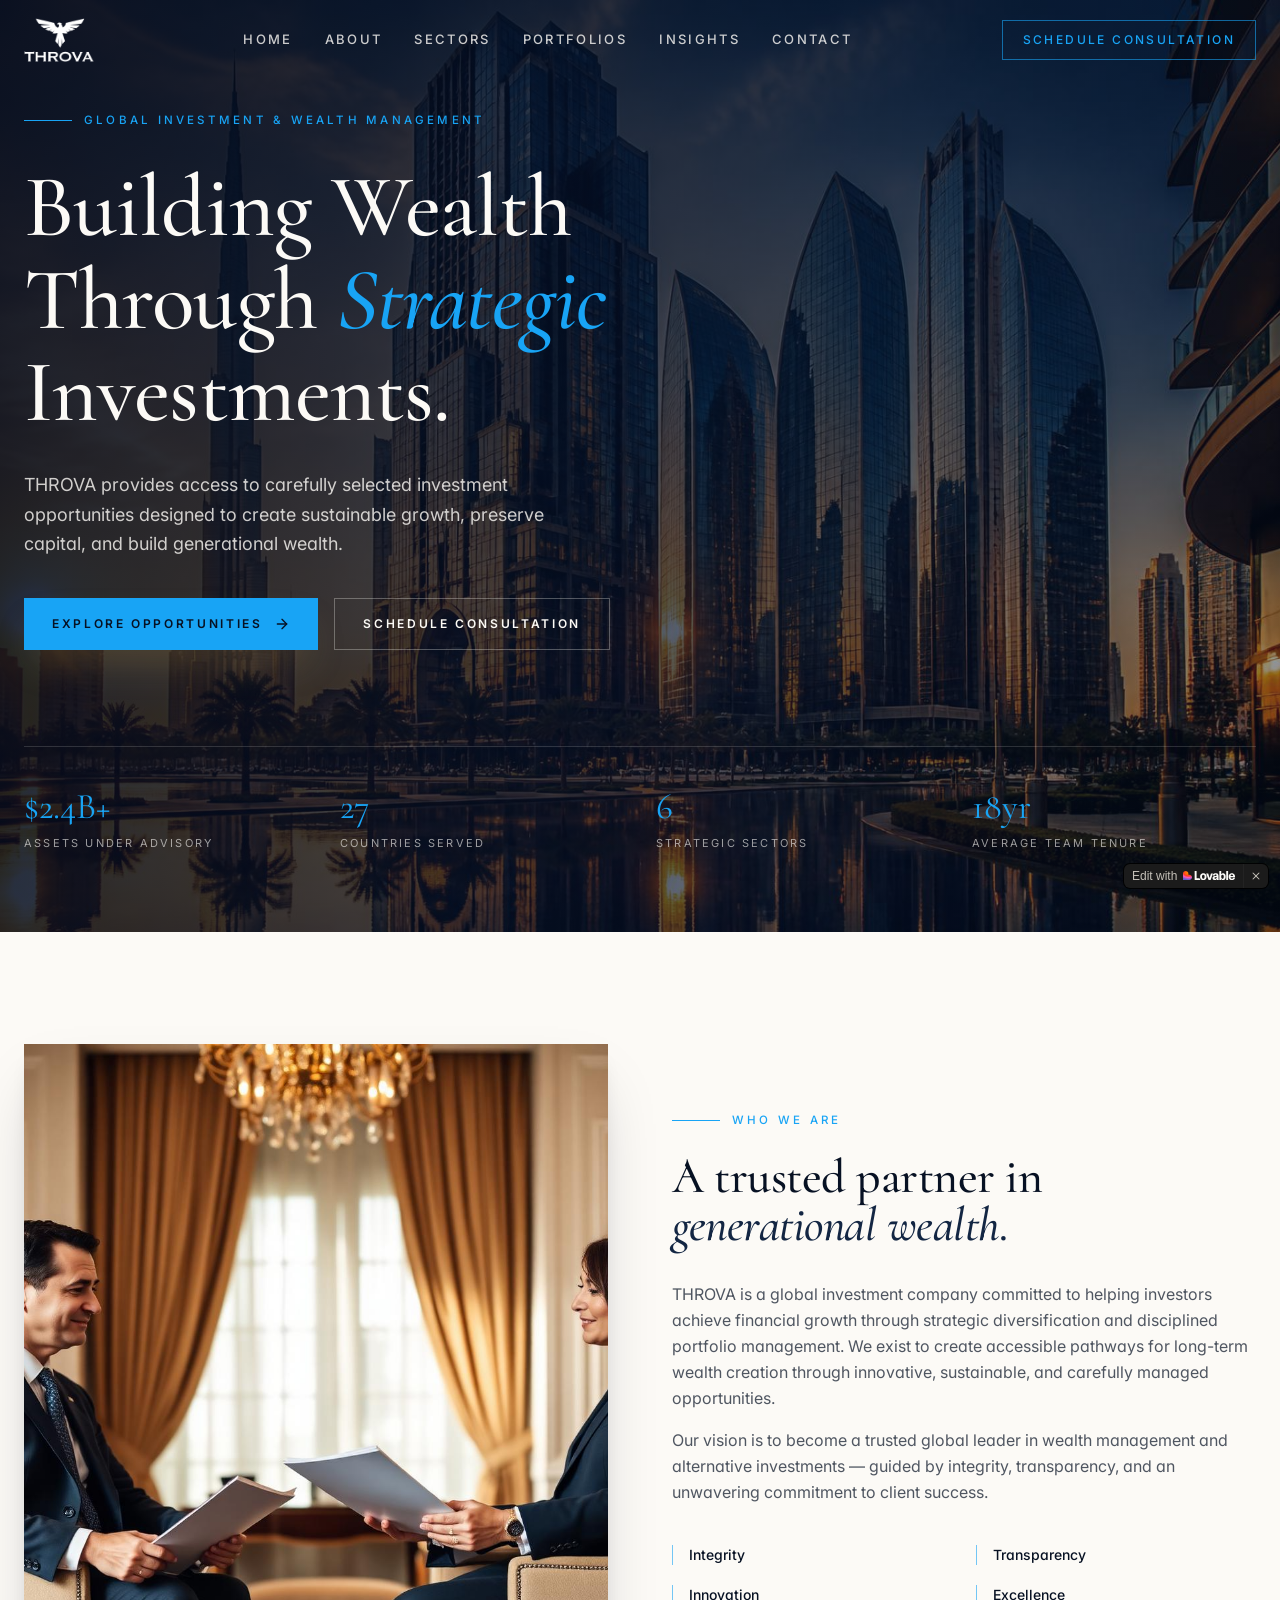
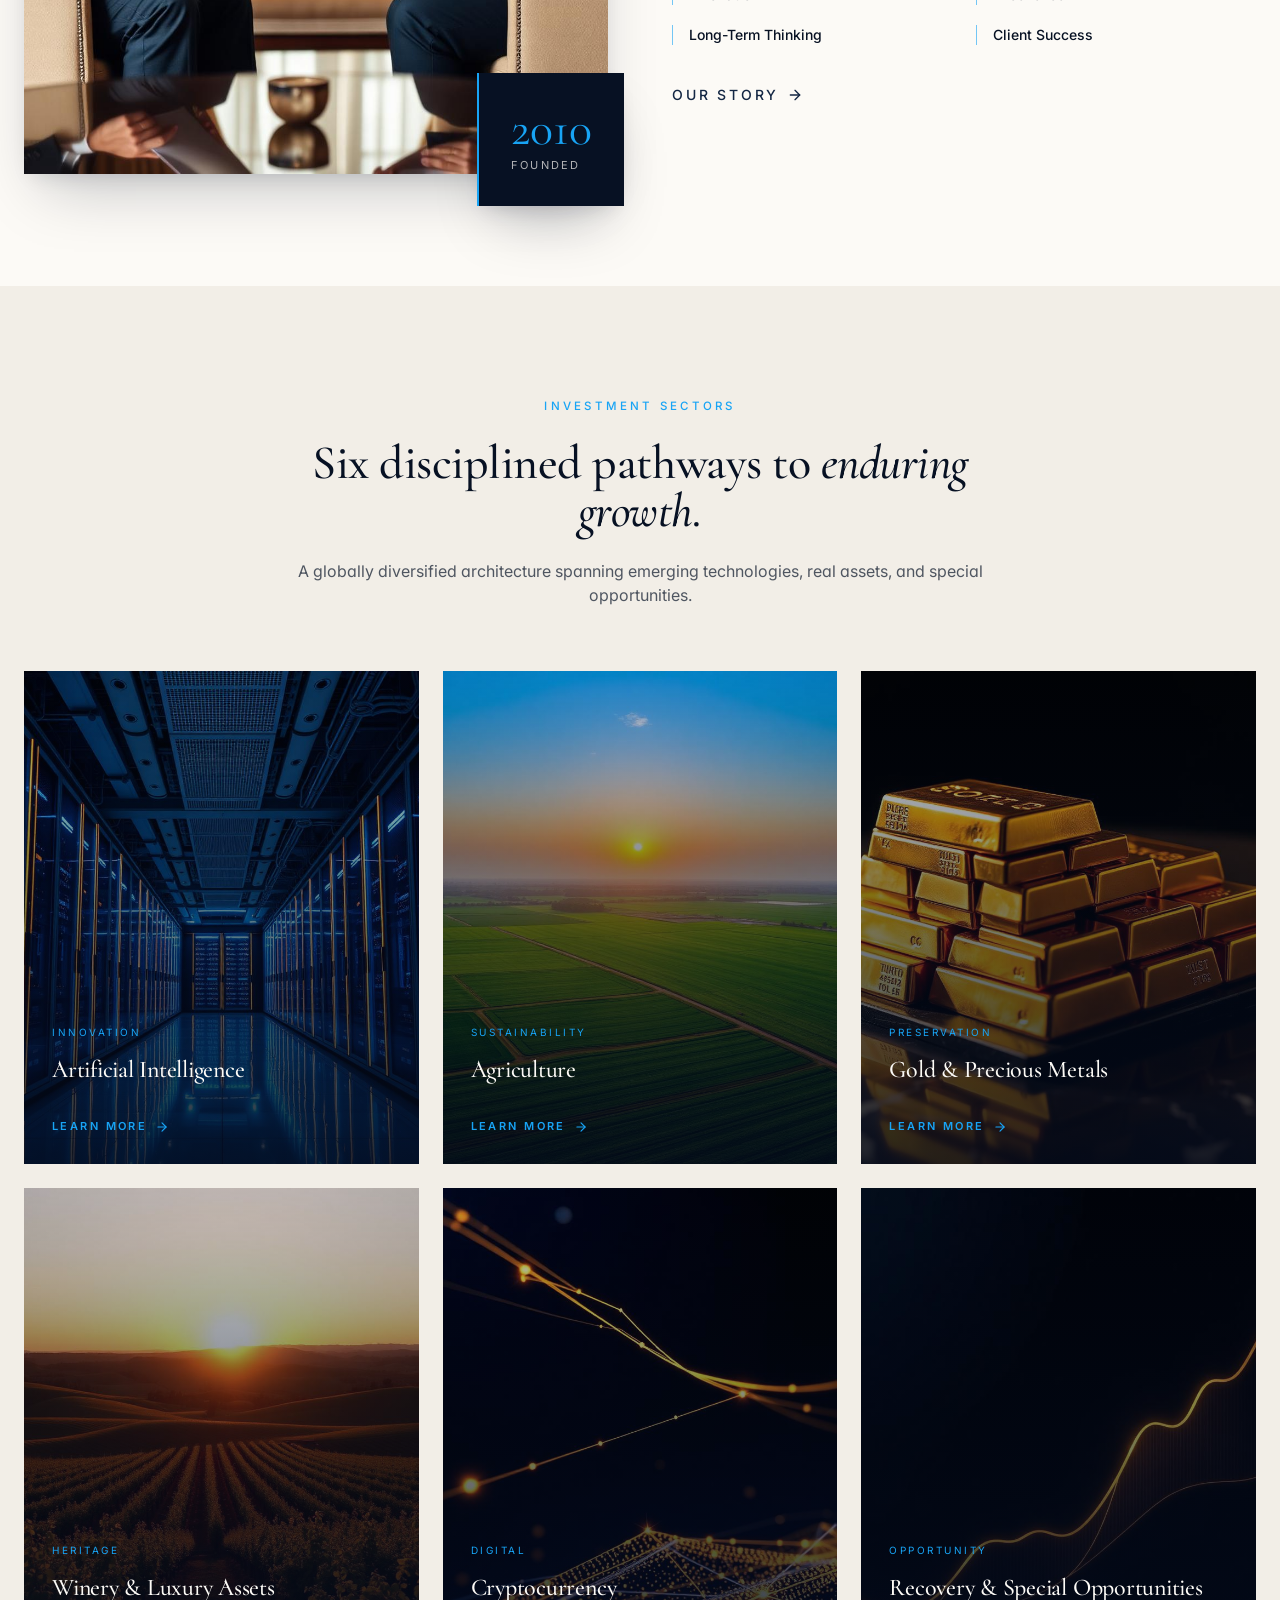
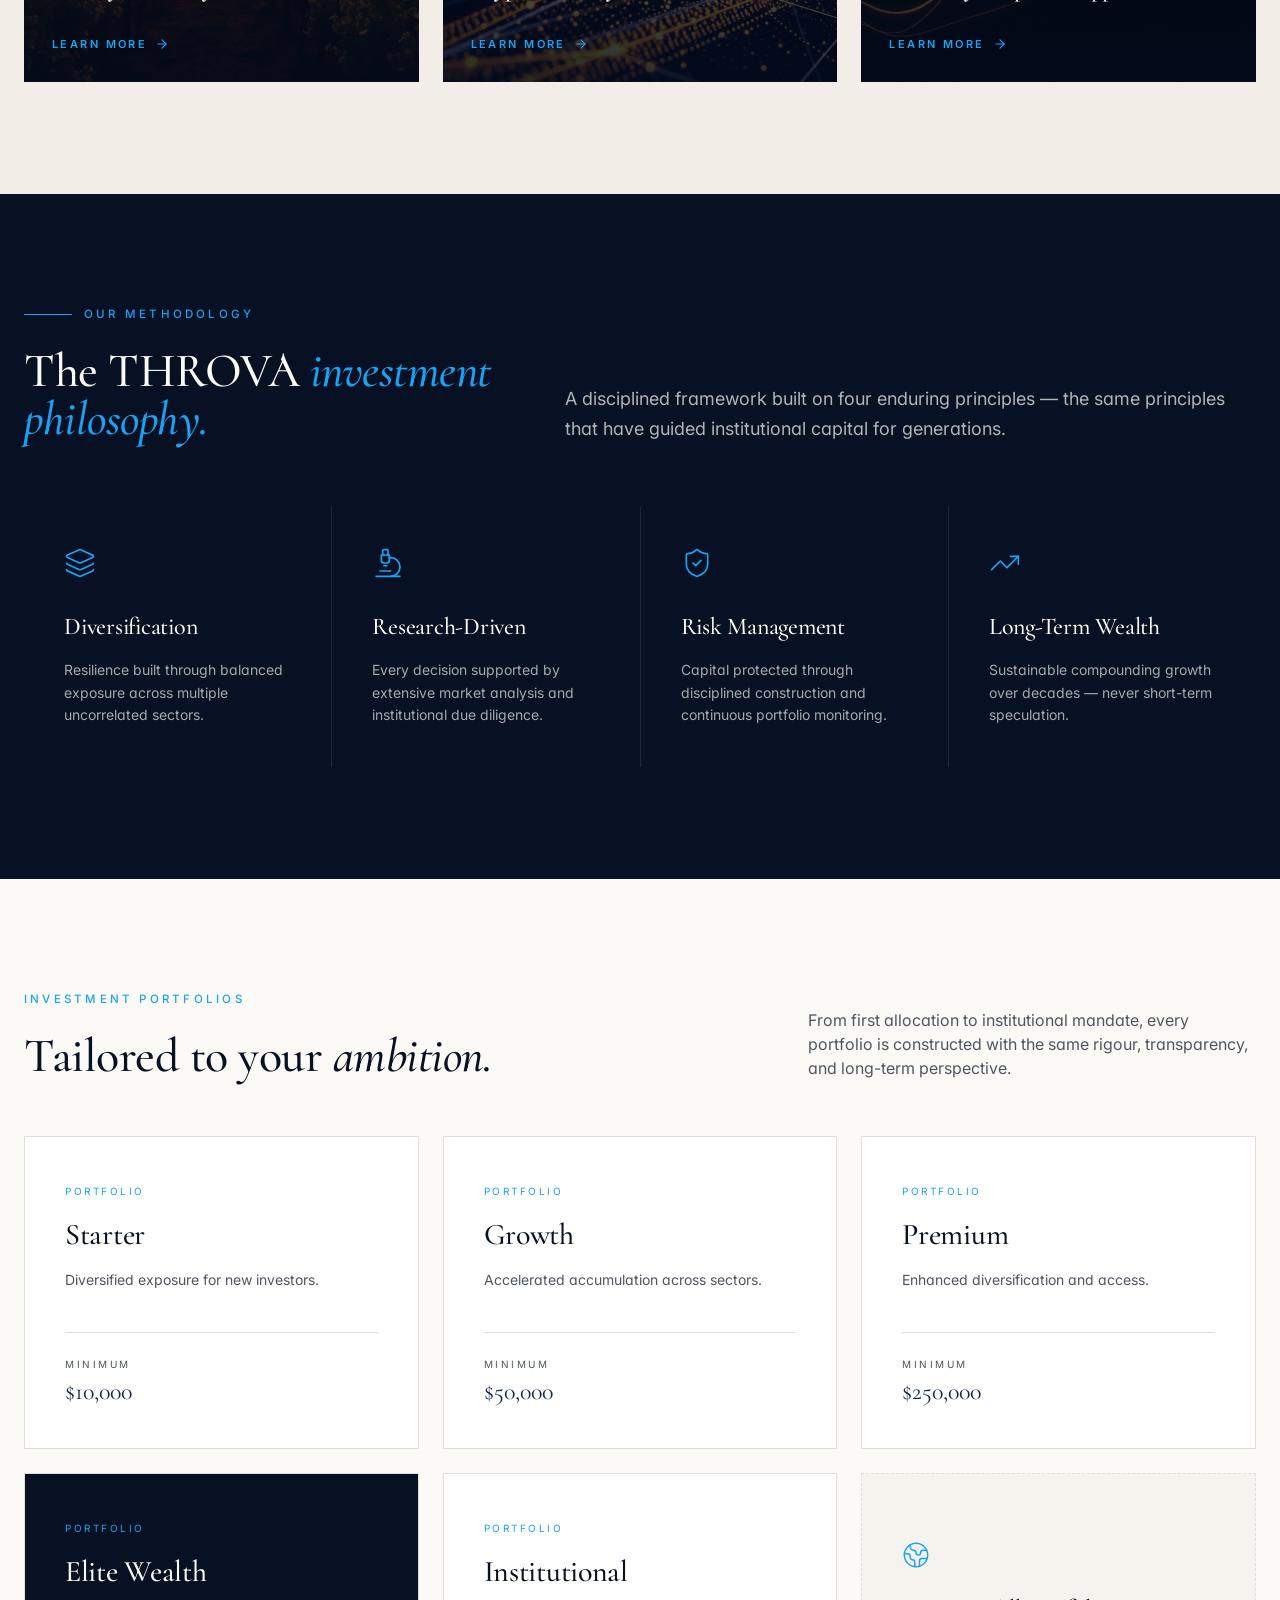
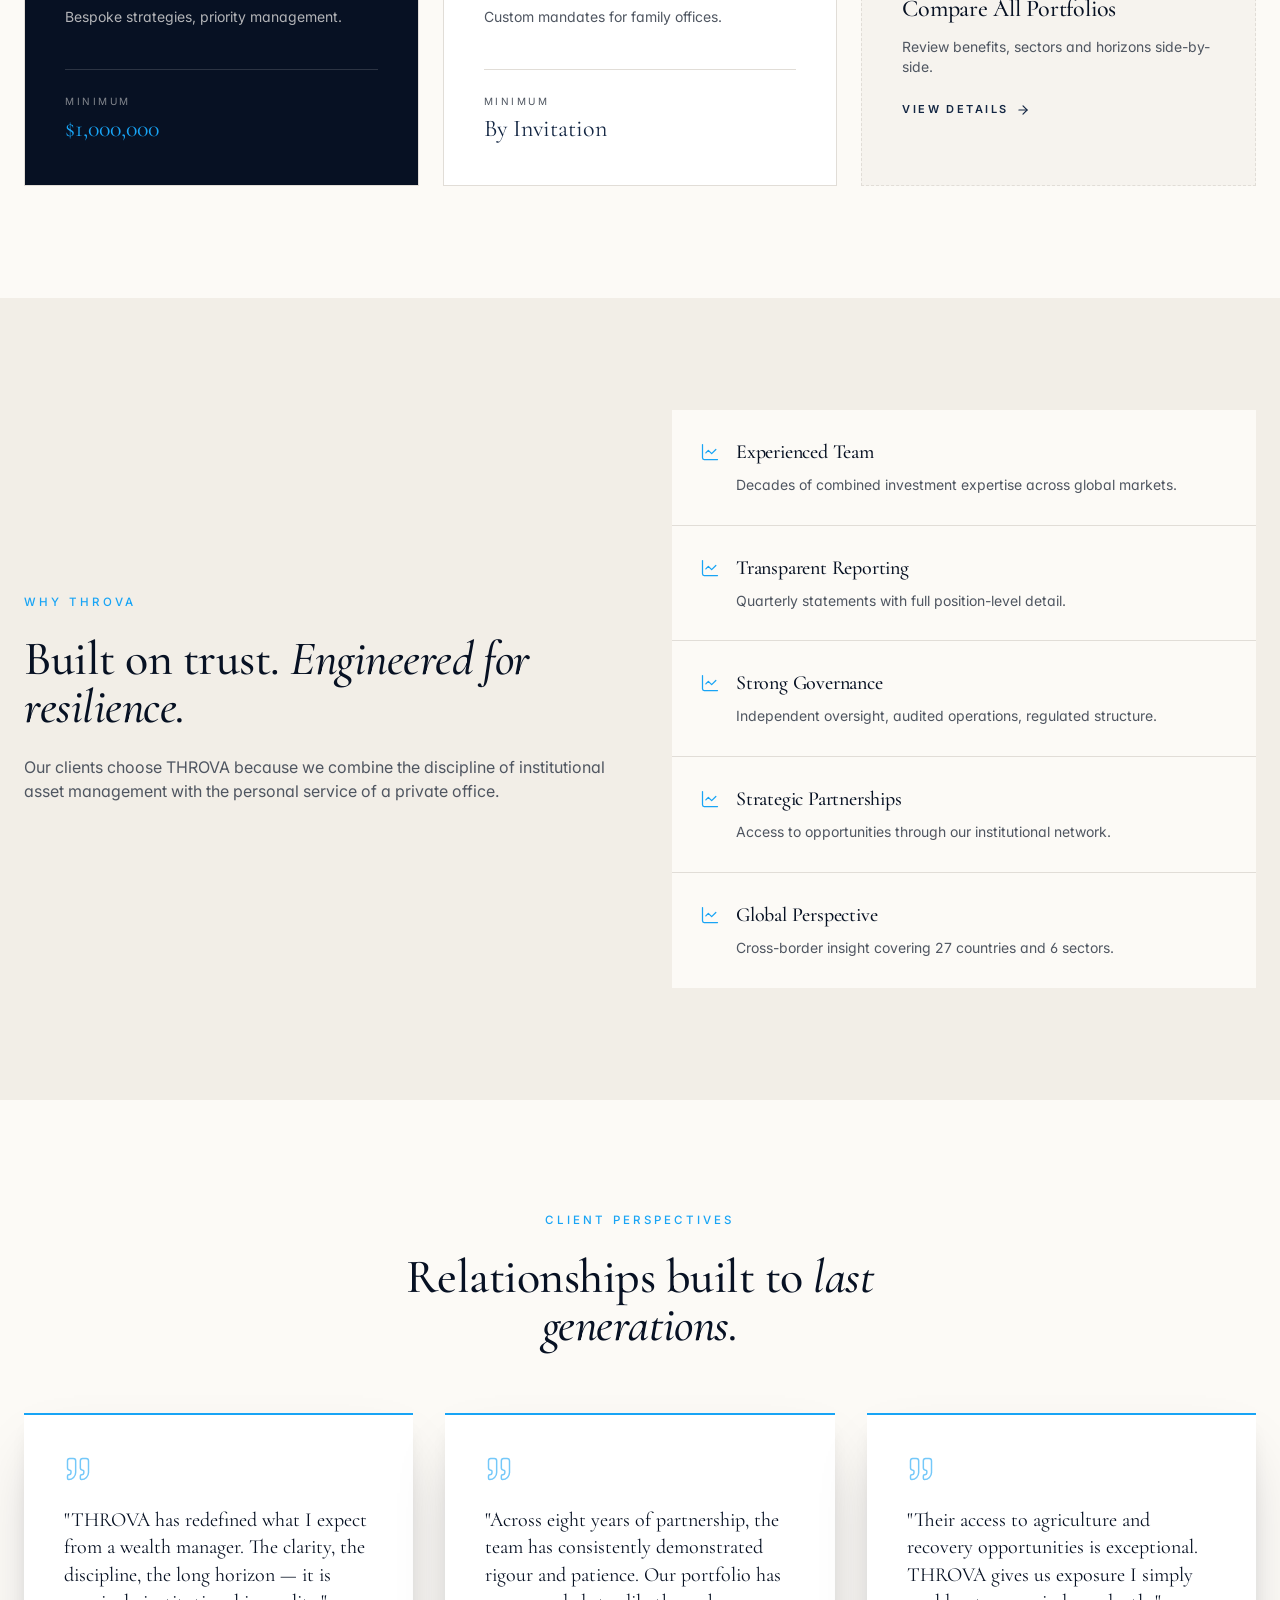
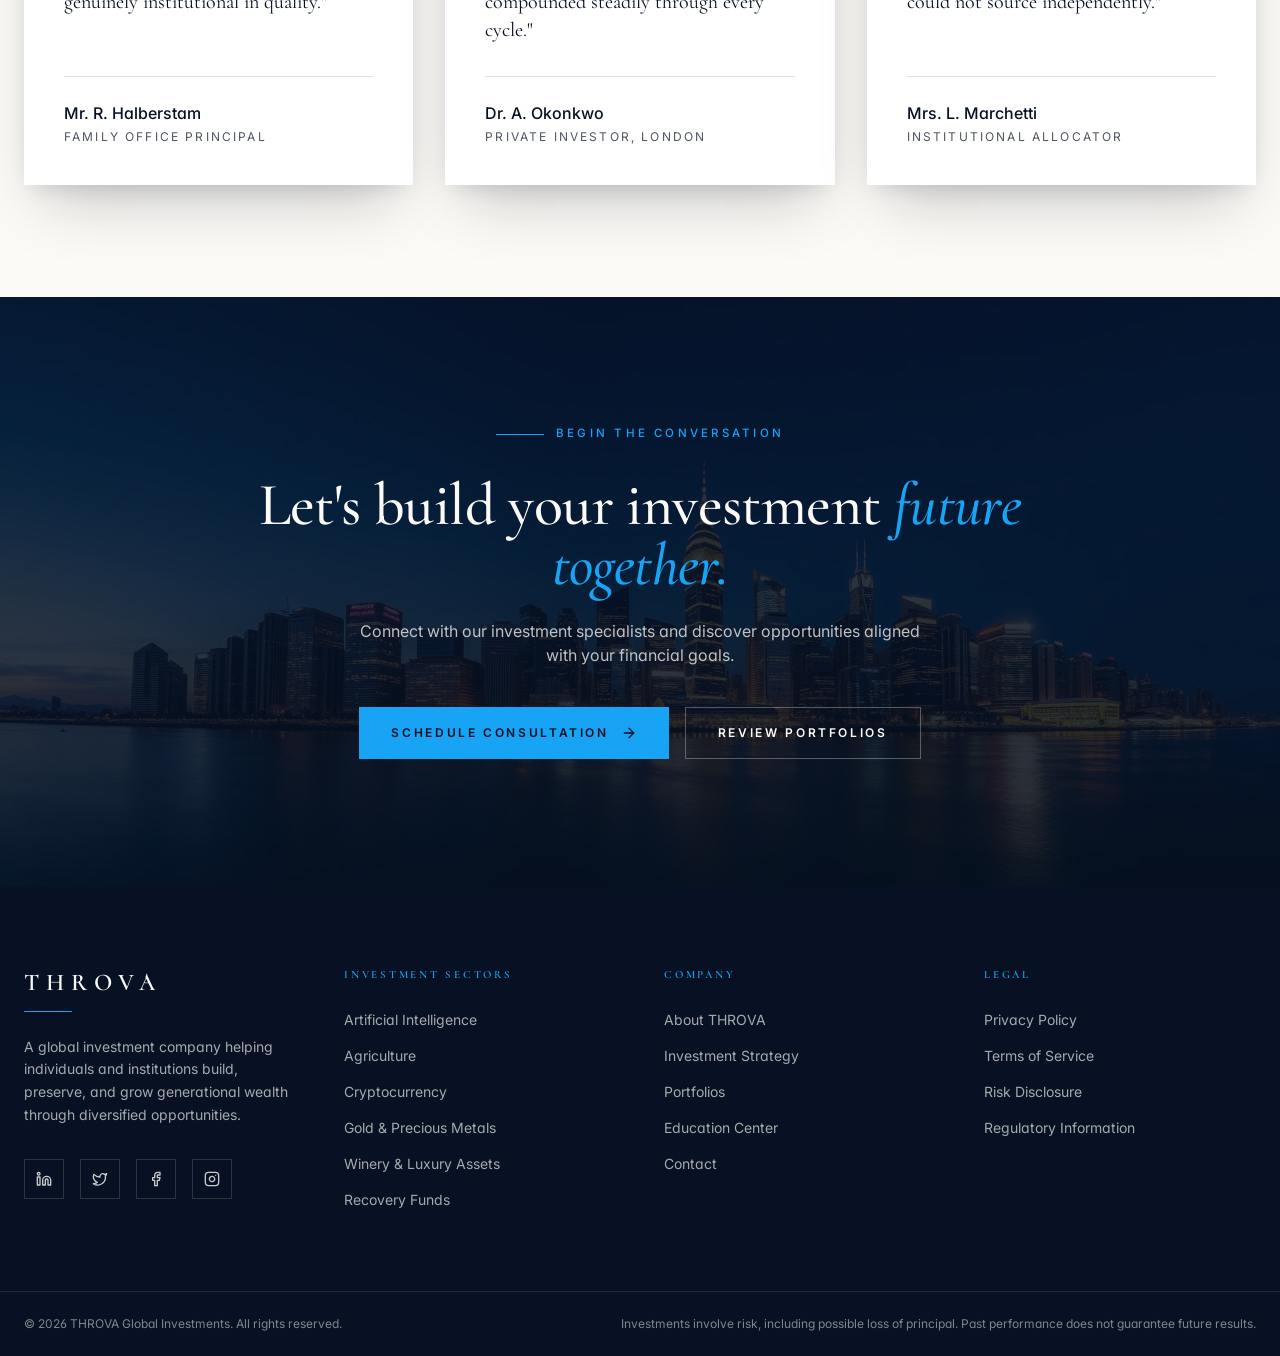
==== index.html @ 463bb8e4 "update" ====
<!DOCTYPE html><html lang="en"><!-- Added by HTTrack --><meta http-equiv="content-type" content="text/html;charset=utf-8" /><!-- /Added by HTTrack -->
<head><meta charSet="utf-8"/><meta name="viewport" content="width=device-width, initial-scale=1"/><link rel="preload" as="image" href="assets/hero-I_P7OrCj.jpg"/><link rel="stylesheet" href="assets/styles-oGNut5vP.css" data-precedence="default"/><link rel="stylesheet" href="https://fonts.googleapis.com/css2?family=Cormorant+Garamond:wght@400;500;600;700&amp;family=Inter:wght@300;400;500;600;700&amp;display=swap" data-precedence="default"/><title>THROVA — Building Wealth Through Strategic Investments</title><meta name="author" content="THROVA"/><meta property="og:type" content="website"/><meta name="twitter:card" content="summary_large_image"/><meta name="twitter:title" content="THROVA — Global Investment &amp; Wealth Management"/><meta name="twitter:description" content="THROVA is a global investment company building generational wealth through diversified opportunities across AI, agriculture, gold, winery, crypto, and recovery funds."/><meta property="og:image" content="../pub-bb2e103a32db4e198524a2e9ed8f35b4.r2.dev/63bff2bc-95c9-43e0-82a8-6ef3b3c54be5/id-preview-a8eeb838--65f0bc06-04db-4608-9901-4ae094037f10.lovable.app-1782212856710.png"/><meta name="twitter:image" content="../pub-bb2e103a32db4e198524a2e9ed8f35b4.r2.dev/63bff2bc-95c9-43e0-82a8-6ef3b3c54be5/id-preview-a8eeb838--65f0bc06-04db-4608-9901-4ae094037f10.lovable.app-1782212856710.png"/><meta name="description" content="THROVA provides access to carefully selected investment opportunities designed to create sustainable growth, preserve capital, and build generational wealth."/><meta property="og:title" content="THROVA — Building Wealth Through Strategic Investments"/><meta property="og:description" content="Carefully selected investment opportunities across AI, agriculture, gold, winery, crypto, and recovery funds."/><link rel="modulepreload" href="assets/index-BSazW0Br.js"/><link rel="modulepreload" href="assets/routes-CFDTFO6g.js"/><link rel="modulepreload" href="assets/SiteLayout-RDJ73iSE.js"/><link rel="modulepreload" href="assets/arrow-right-QXCpeluS.js"/><link rel="modulepreload" href="assets/trending-up-e4brImRv.js"/><link rel="modulepreload" href="assets/shield-check-o71jnkI6.js"/><link rel="modulepreload" href="assets/about-_MQl4AtL.js"/><link rel="modulepreload" href="assets/winery-Cvvyn4ND.js"/><link rel="modulepreload" href="assets/cta-Cw6zRD2x.js"/><link rel="modulepreload" href="assets/recovery-BMjCXA6h.js"/><link rel="preconnect" href="https://fonts.googleapis.com/"/><link rel="preconnect" href="https://fonts.gstatic.com/" crossorigin="anonymous"/>
<style>
	@font-face {
		font-family: 'CameraPlainVariable';
		src: url('https://cdn.gpteng.co/mcp-widgets/v1/fonts/CameraPlainVariable.woff2') format('woff2');
		font-weight: 100 900;
		font-style: normal;
		font-display: swap;
	}

	#lovable-badge {
		--badge-bg: #1b1b1b;
		--badge-text: #c5c1b9;
		--badge-text-hover: #dcdad5;
		--badge-radius: 6px;
		--badge-padding: 8px;
		--badge-gap: 6px;
		--badge-shadow: 
			0 0 0 1px rgba(0, 0, 0, 0.88),
			0 1px 0 0 rgba(0, 0, 0, 0.04),
			0 2px 2px -1px rgba(0, 0, 0, 0.08),
			0 4px 4px -2px rgba(0, 0, 0, 0.08),
			0 8px 8px -4px rgba(0, 0, 0, 0.08),
			0 16px 16px -8px rgba(0, 0, 0, 0.08);
		--badge-transition-duration: 0.2s;
		--badge-transition-easing: cubic-bezier(0.16, 1, 0.32, 1);
		--focus-color: #575ECF;
		--focus-offset: 2px;
		--focus-width: 2px;
		
		position: fixed;
		bottom: 12px;
		right: 12px;
		height: 24px;
		display: flex;
		align-items: center;
		z-index: 1000000;
		background-color: var(--badge-bg) !important;
		color: var(--badge-text) !important;
		border-radius: var(--badge-radius);
		box-shadow: var(--badge-shadow) !important;
		font-size: 12px;
		font-family: CameraPlainVariable, "CameraPlainVariable Fallback", -apple-system, BlinkMacSystemFont, 'Segoe UI', Roboto, sans-serif;
		font-weight: 400 !important;
		text-transform: none !important;
		font-feature-settings: normal !important;
		transform: translateZ(0);
		will-change: transform, opacity;
	}

	#lovable-badge-cta {
		display: flex;
		align-items: center;
		gap: var(--badge-gap);
		padding: 0 var(--badge-padding);
		height: 100%;
		color: inherit;
		text-decoration: none;
		white-space: nowrap;
		border-radius: var(--badge-radius) 0 0 var(--badge-radius);
		transition: 
			background-color var(--badge-transition-duration) ease,
			color var(--badge-transition-duration) ease,
			transform 0.1s ease;
	}

	#lovable-badge-cta:hover {
		background: rgba(255, 255, 255, 0.04);
		color: var(--badge-text-hover);
	}

	#lovable-badge-cta:active {
		transform: scale(0.98);
	}

	#lovable-badge-cta:focus {
		outline: none;
	}

	#lovable-badge-cta:focus-visible {
		outline: var(--focus-width) solid var(--focus-color);
		outline-offset: var(--focus-offset);
		z-index: 1;
	}

	#lovable-badge-text {
		line-height: 1;
	}

	#lovable-badge-divider {
		width: 1px;
		height: 24px;
		background-color: rgba(255, 255, 255, 0.04);
		flex-shrink: 0;
	}

	#lovable-badge-close {
		width: 24px;
		height: 24px;
		min-width: 24px;
		min-height: 24px;
		cursor: pointer;
		background: none;
		border: none;
		padding: 0;
		display: flex;
		align-items: center;
		justify-content: center;
		border-radius: 0 var(--badge-radius) var(--badge-radius) 0;
		flex-shrink: 0;
		transition: 
			background-color var(--badge-transition-duration) ease,
			transform 0.1s ease;
	}

	#lovable-badge-close:hover {
		background: rgba(255, 255, 255, 0.04);
	}

	#lovable-badge-close:active {
		transform: scale(0.92);
	}

	#lovable-badge-close:focus {
		outline: none;
	}

	#lovable-badge-close:focus-visible {
		outline: var(--focus-width) solid var(--focus-color);
		outline-offset: calc(var(--focus-offset) * -1);
		z-index: 1;
	}

	#lovable-badge-close svg path {
		fill: var(--badge-text);
		transition: fill var(--badge-transition-duration) ease;
	}

	#lovable-badge-close:hover svg path {
		fill: var(--badge-text-hover);
	}

	@media (prefers-reduced-motion: reduce) {
		#lovable-badge-cta,
		#lovable-badge-close,
		#lovable-badge-close svg path {
			transition: none;
		}
		
		#lovable-badge-cta:active,
		#lovable-badge-close:active {
			transform: none;
		}
	}

	@media (prefers-contrast: high) {
		#lovable-badge {
			--badge-bg: #000;
			--badge-text: #fff;
			--badge-text-hover: #fff;
			border: 2px solid currentColor;
		}
		
		#lovable-badge-cta:focus-visible,
		#lovable-badge-close:focus-visible {
			outline-width: 3px;
		}
	}
</style>
<script defer src="_flock.js" data-proxy-url="/~api/analytics"></script><script defer src="__l5e/events.js" data-artifact-kind="dwl_content_hash" data-artifact-id="1c96176bce7b86cfba922cf886e371bd1c855cf96584477fc84e30a265fd3150" data-commit-sha="6e5b123f4a7c009446a0b0e8e425e4f486df8bcb" data-context-token="v1.[base64].HFpaewDg2zQJ9-y3uIpnq5vHE1lKVSLnj1DESzcX5f4"></script>
</head>
<body>
	<!--$-->
	<div class="flex min-h-screen flex-col bg-background">
		<header class="fixed inset-x-0 top-0 z-50 transition-all duration-500 bg-transparent">
			<div class="container-luxury flex h-20 items-center justify-between">
				<a class="group flex items-baseline gap-2 active" href="index.html" data-status="active" aria-current="page">
					<img src="assets/logo_white.png" alt="logo" style="width: 70px;">
				</a><nav class="hidden items-center gap-8 lg:flex"><a class="text-[13px] font-medium uppercase tracking-[0.18em] text-ivory/80 transition-colors hover:text-gold text-gold" href="index.html" data-status="active" aria-current="page">Home</a><a href="about.html" class="text-[13px] font-medium uppercase tracking-[0.18em] text-ivory/80 transition-colors hover:text-gold">About</a><a href="sectors.html" class="text-[13px] font-medium uppercase tracking-[0.18em] text-ivory/80 transition-colors hover:text-gold">Sectors</a><a href="packages.html" class="text-[13px] font-medium uppercase tracking-[0.18em] text-ivory/80 transition-colors hover:text-gold">Portfolios</a><a href="education.html" class="text-[13px] font-medium uppercase tracking-[0.18em] text-ivory/80 transition-colors hover:text-gold">Insights</a><a href="contact.html" class="text-[13px] font-medium uppercase tracking-[0.18em] text-ivory/80 transition-colors hover:text-gold">Contact</a></nav><div class="hidden lg:block"><a href="contact.html" class="inline-flex items-center border border-gold/60 bg-transparent px-5 py-2.5 text-[12px] font-medium uppercase tracking-[0.2em] text-gold transition-all hover:bg-gold hover:text-navy-deep">Schedule Consultation</a></div><button aria-label="Toggle menu" class="text-ivory lg:hidden"><svg xmlns="http://www.w3.org/2000/svg" width="22" height="22" viewBox="0 0 24 24" fill="none" stroke="currentColor" stroke-width="2" stroke-linecap="round" stroke-linejoin="round" class="lucide lucide-menu" aria-hidden="true"><path d="M4 5h16"></path><path d="M4 12h16"></path><path d="M4 19h16"></path></svg></button></div></header><main class="flex-1"><section class="relative isolate flex min-h-screen items-center overflow-hidden"><img src="assets/hero-I_P7OrCj.jpg" alt="Global financial district at golden hour" class="absolute inset-0 -z-10 h-full w-full object-cover" width="1920" height="1280"/><div class="absolute inset-0 -z-10" style="background:linear-gradient(105deg, oklch(0.15 0.04 260 / 0.92) 0%, oklch(0.18 0.05 260 / 0.7) 50%, oklch(0.18 0.05 260 / 0.4) 100%)"></div><div class="container-luxury relative pt-28 pb-20"><div class="max-w-3xl animate-fade-up"><p class="eyebrow"><span class="gold-divider"></span>Global Investment &amp; Wealth Management</p><h1 class="mt-8 text-5xl leading-[1.05] text-ivory md:text-6xl lg:text-7xl xl:text-[5.5rem]">Building Wealth Through <em class="font-serif italic text-gold">Strategic</em> Investments.</h1><p class="mt-8 max-w-xl text-lg leading-relaxed text-ivory/80">THROVA provides access to carefully selected investment opportunities designed to create sustainable growth, preserve capital, and build generational wealth.</p><div class="mt-10 flex flex-wrap gap-4"><a href="sectors.html" class="group inline-flex items-center gap-3 bg-gold px-7 py-4 text-[12px] font-semibold uppercase tracking-[0.22em] text-navy-deep transition-all hover:bg-gold-soft shadow-gold">Explore Opportunities<svg xmlns="http://www.w3.org/2000/svg" width="16" height="16" viewBox="0 0 24 24" fill="none" stroke="currentColor" stroke-width="2" stroke-linecap="round" stroke-linejoin="round" class="lucide lucide-arrow-right transition-transform group-hover:translate-x-1" aria-hidden="true"><path d="M5 12h14"></path><path d="m12 5 7 7-7 7"></path></svg></a><a href="contact.html" class="inline-flex items-center gap-3 border border-ivory/30 bg-transparent px-7 py-4 text-[12px] font-semibold uppercase tracking-[0.22em] text-ivory transition-all hover:border-gold hover:text-gold">Schedule Consultation</a></div></div><div class="mt-24 grid grid-cols-2 gap-x-8 gap-y-8 border-t border-ivory/15 pt-10 md:grid-cols-4"><div><div class="font-serif text-3xl text-gold md:text-4xl">$2.4B+</div><div class="mt-2 text-[11px] uppercase tracking-[0.2em] text-ivory/60">Assets Under Advisory</div></div><div><div class="font-serif text-3xl text-gold md:text-4xl">27</div><div class="mt-2 text-[11px] uppercase tracking-[0.2em] text-ivory/60">Countries Served</div></div><div><div class="font-serif text-3xl text-gold md:text-4xl">6</div><div class="mt-2 text-[11px] uppercase tracking-[0.2em] text-ivory/60">Strategic Sectors</div></div><div><div class="font-serif text-3xl text-gold md:text-4xl">18yr</div><div class="mt-2 text-[11px] uppercase tracking-[0.2em] text-ivory/60">Average Team Tenure</div></div></div></div></section><section class="bg-background py-28"><div class="container-luxury grid gap-16 lg:grid-cols-2 lg:items-center"><div class="relative"><img src="assets/about-DOCqalLD.jpg" alt="Wealth management consultation" loading="lazy" width="1600" height="1100" class="aspect-[4/5] w-full object-cover shadow-luxury"/><div class="absolute -bottom-8 -right-4 hidden border-l-2 border-gold bg-navy-deep p-8 text-ivory shadow-luxury md:block"><div class="font-serif text-5xl text-gold">2010</div><div class="mt-1 text-[11px] uppercase tracking-[0.2em] text-ivory/70">Founded</div></div></div><div><p class="eyebrow"><span class="gold-divider"></span>Who We Are</p><h2 class="mt-6 text-4xl text-foreground md:text-5xl">A trusted partner in <em class="italic text-navy">generational wealth.</em></h2><p class="mt-8 text-base leading-relaxed text-muted-foreground">THROVA is a global investment company committed to helping investors achieve financial growth through strategic diversification and disciplined portfolio management. We exist to create accessible pathways for long-term wealth creation through innovative, sustainable, and carefully managed opportunities.</p><p class="mt-4 text-base leading-relaxed text-muted-foreground">Our vision is to become a trusted global leader in wealth management and alternative investments — guided by integrity, transparency, and an unwavering commitment to client success.</p><div class="mt-10 grid grid-cols-2 gap-x-6 gap-y-5"><div class="flex items-center gap-3 border-l border-gold/60 pl-4"><span class="text-sm font-medium text-foreground">Integrity</span></div><div class="flex items-center gap-3 border-l border-gold/60 pl-4"><span class="text-sm font-medium text-foreground">Transparency</span></div><div class="flex items-center gap-3 border-l border-gold/60 pl-4"><span class="text-sm font-medium text-foreground">Innovation</span></div><div class="flex items-center gap-3 border-l border-gold/60 pl-4"><span class="text-sm font-medium text-foreground">Excellence</span></div><div class="flex items-center gap-3 border-l border-gold/60 pl-4"><span class="text-sm font-medium text-foreground">Long-Term Thinking</span></div><div class="flex items-center gap-3 border-l border-gold/60 pl-4"><span class="text-sm font-medium text-foreground">Client Success</span></div></div><a href="about.html" class="mt-10 inline-flex items-center gap-2 text-sm font-medium uppercase tracking-[0.2em] text-navy hover:text-gold">Our Story <svg xmlns="http://www.w3.org/2000/svg" width="16" height="16" viewBox="0 0 24 24" fill="none" stroke="currentColor" stroke-width="2" stroke-linecap="round" stroke-linejoin="round" class="lucide lucide-arrow-right" aria-hidden="true"><path d="M5 12h14"></path><path d="m12 5 7 7-7 7"></path></svg></a></div></div></section><section id="sectors" class="bg-secondary py-28"><div class="container-luxury"><div class="mx-auto max-w-3xl text-center"><p class="eyebrow">Investment Sectors</p><h2 class="mt-6 text-4xl text-foreground md:text-5xl">Six disciplined pathways to <em class="italic">enduring growth.</em></h2><p class="mt-6 text-muted-foreground">A globally diversified architecture spanning emerging technologies, real assets, and special opportunities.</p></div><div class="mt-16 grid gap-6 md:grid-cols-2 lg:grid-cols-3"><article class="group relative isolate overflow-hidden bg-navy-deep text-ivory"><div class="relative aspect-[4/5] overflow-hidden"><img src="assets/ai-CGJpPfYd.jpg" alt="Artificial Intelligence" loading="lazy" class="h-full w-full object-cover transition-transform duration-700 group-hover:scale-105"/><div class="absolute inset-0" style="background:var(--gradient-overlay)"></div></div><div class="absolute inset-x-0 bottom-0 p-7"><span class="text-[10px] uppercase tracking-[0.25em] text-gold">Innovation</span><h3 class="mt-3 font-serif text-2xl text-ivory">Artificial Intelligence</h3><p class="mt-3 max-h-0 overflow-hidden text-sm leading-relaxed text-ivory/85 opacity-0 transition-all duration-500 group-hover:max-h-40 group-hover:opacity-100">Investing in emerging AI technologies, automation, and machine learning infrastructure that will define the next era.</p><a href="sectors.html" class="mt-5 inline-flex items-center gap-2 text-[11px] font-semibold uppercase tracking-[0.22em] text-gold">Learn More <svg xmlns="http://www.w3.org/2000/svg" width="14" height="14" viewBox="0 0 24 24" fill="none" stroke="currentColor" stroke-width="2" stroke-linecap="round" stroke-linejoin="round" class="lucide lucide-arrow-right" aria-hidden="true"><path d="M5 12h14"></path><path d="m12 5 7 7-7 7"></path></svg></a></div></article><article class="group relative isolate overflow-hidden bg-navy-deep text-ivory"><div class="relative aspect-[4/5] overflow-hidden"><img src="assets/agri-uzlmYTkW.jpg" alt="Agriculture" loading="lazy" class="h-full w-full object-cover transition-transform duration-700 group-hover:scale-105"/><div class="absolute inset-0" style="background:var(--gradient-overlay)"></div></div><div class="absolute inset-x-0 bottom-0 p-7"><span class="text-[10px] uppercase tracking-[0.25em] text-gold">Sustainability</span><h3 class="mt-3 font-serif text-2xl text-ivory">Agriculture</h3><p class="mt-3 max-h-0 overflow-hidden text-sm leading-relaxed text-ivory/85 opacity-0 transition-all duration-500 group-hover:max-h-40 group-hover:opacity-100">Food production, agritech, sustainable farming, and agricultural development opportunities with global impact.</p><a href="sectors.html" class="mt-5 inline-flex items-center gap-2 text-[11px] font-semibold uppercase tracking-[0.22em] text-gold">Learn More <svg xmlns="http://www.w3.org/2000/svg" width="14" height="14" viewBox="0 0 24 24" fill="none" stroke="currentColor" stroke-width="2" stroke-linecap="round" stroke-linejoin="round" class="lucide lucide-arrow-right" aria-hidden="true"><path d="M5 12h14"></path><path d="m12 5 7 7-7 7"></path></svg></a></div></article><article class="group relative isolate overflow-hidden bg-navy-deep text-ivory"><div class="relative aspect-[4/5] overflow-hidden"><img src="assets/gold-CFgOLRAx.jpg" alt="Gold &amp; Precious Metals" loading="lazy" class="h-full w-full object-cover transition-transform duration-700 group-hover:scale-105"/><div class="absolute inset-0" style="background:var(--gradient-overlay)"></div></div><div class="absolute inset-x-0 bottom-0 p-7"><span class="text-[10px] uppercase tracking-[0.25em] text-gold">Preservation</span><h3 class="mt-3 font-serif text-2xl text-ivory">Gold &amp; Precious Metals</h3><p class="mt-3 max-h-0 overflow-hidden text-sm leading-relaxed text-ivory/85 opacity-0 transition-all duration-500 group-hover:max-h-40 group-hover:opacity-100">Capital preservation through gold and precious metals that provide stability during market uncertainty.</p><a href="sectors.html" class="mt-5 inline-flex items-center gap-2 text-[11px] font-semibold uppercase tracking-[0.22em] text-gold">Learn More <svg xmlns="http://www.w3.org/2000/svg" width="14" height="14" viewBox="0 0 24 24" fill="none" stroke="currentColor" stroke-width="2" stroke-linecap="round" stroke-linejoin="round" class="lucide lucide-arrow-right" aria-hidden="true"><path d="M5 12h14"></path><path d="m12 5 7 7-7 7"></path></svg></a></div></article><article class="group relative isolate overflow-hidden bg-navy-deep text-ivory"><div class="relative aspect-[4/5] overflow-hidden"><img src="assets/winery-CiPeINs7.jpg" alt="Winery &amp; Luxury Assets" loading="lazy" class="h-full w-full object-cover transition-transform duration-700 group-hover:scale-105"/><div class="absolute inset-0" style="background:var(--gradient-overlay)"></div></div><div class="absolute inset-x-0 bottom-0 p-7"><span class="text-[10px] uppercase tracking-[0.25em] text-gold">Heritage</span><h3 class="mt-3 font-serif text-2xl text-ivory">Winery &amp; Luxury Assets</h3><p class="mt-3 max-h-0 overflow-hidden text-sm leading-relaxed text-ivory/85 opacity-0 transition-all duration-500 group-hover:max-h-40 group-hover:opacity-100">Premium vineyards, wine production, and luxury alternative assets with long-term appreciation potential.</p><a href="sectors.html" class="mt-5 inline-flex items-center gap-2 text-[11px] font-semibold uppercase tracking-[0.22em] text-gold">Learn More <svg xmlns="http://www.w3.org/2000/svg" width="14" height="14" viewBox="0 0 24 24" fill="none" stroke="currentColor" stroke-width="2" stroke-linecap="round" stroke-linejoin="round" class="lucide lucide-arrow-right" aria-hidden="true"><path d="M5 12h14"></path><path d="m12 5 7 7-7 7"></path></svg></a></div></article><article class="group relative isolate overflow-hidden bg-navy-deep text-ivory"><div class="relative aspect-[4/5] overflow-hidden"><img src="assets/crypto-LBelQ0r8.jpg" alt="Cryptocurrency" loading="lazy" class="h-full w-full object-cover transition-transform duration-700 group-hover:scale-105"/><div class="absolute inset-0" style="background:var(--gradient-overlay)"></div></div><div class="absolute inset-x-0 bottom-0 p-7"><span class="text-[10px] uppercase tracking-[0.25em] text-gold">Digital</span><h3 class="mt-3 font-serif text-2xl text-ivory">Cryptocurrency</h3><p class="mt-3 max-h-0 overflow-hidden text-sm leading-relaxed text-ivory/85 opacity-0 transition-all duration-500 group-hover:max-h-40 group-hover:opacity-100">Disciplined exposure to digital assets and blockchain innovation through rigorous investment frameworks.</p><a href="sectors.html" class="mt-5 inline-flex items-center gap-2 text-[11px] font-semibold uppercase tracking-[0.22em] text-gold">Learn More <svg xmlns="http://www.w3.org/2000/svg" width="14" height="14" viewBox="0 0 24 24" fill="none" stroke="currentColor" stroke-width="2" stroke-linecap="round" stroke-linejoin="round" class="lucide lucide-arrow-right" aria-hidden="true"><path d="M5 12h14"></path><path d="m12 5 7 7-7 7"></path></svg></a></div></article><article class="group relative isolate overflow-hidden bg-navy-deep text-ivory"><div class="relative aspect-[4/5] overflow-hidden"><img src="assets/recovery-BUNqHwwu.jpg" alt="Recovery &amp; Special Opportunities" loading="lazy" class="h-full w-full object-cover transition-transform duration-700 group-hover:scale-105"/><div class="absolute inset-0" style="background:var(--gradient-overlay)"></div></div><div class="absolute inset-x-0 bottom-0 p-7"><span class="text-[10px] uppercase tracking-[0.25em] text-gold">Opportunity</span><h3 class="mt-3 font-serif text-2xl text-ivory">Recovery &amp; Special Opportunities</h3><p class="mt-3 max-h-0 overflow-hidden text-sm leading-relaxed text-ivory/85 opacity-0 transition-all duration-500 group-hover:max-h-40 group-hover:opacity-100">Undervalued opportunities, distressed assets, and unique situations capable of generating attractive returns.</p><a href="sectors.html" class="mt-5 inline-flex items-center gap-2 text-[11px] font-semibold uppercase tracking-[0.22em] text-gold">Learn More <svg xmlns="http://www.w3.org/2000/svg" width="14" height="14" viewBox="0 0 24 24" fill="none" stroke="currentColor" stroke-width="2" stroke-linecap="round" stroke-linejoin="round" class="lucide lucide-arrow-right" aria-hidden="true"><path d="M5 12h14"></path><path d="m12 5 7 7-7 7"></path></svg></a></div></article></div></div></section><section class="bg-navy-deep py-28 text-ivory"><div class="container-luxury"><div class="grid gap-12 lg:grid-cols-[1fr_1.4fr] lg:items-end"><div><p class="eyebrow"><span class="gold-divider"></span>Our Methodology</p><h2 class="mt-6 text-4xl text-ivory md:text-5xl">The THROVA <em class="italic text-gold">investment philosophy.</em></h2></div><p class="text-ivory/70 lg:text-lg lg:leading-relaxed">A disciplined framework built on four enduring principles — the same principles that have guided institutional capital for generations.</p></div><div class="mt-16 grid gap-px bg-ivory/10 md:grid-cols-2 lg:grid-cols-4"><div class="group bg-navy-deep p-10 transition-colors hover:bg-navy"><svg xmlns="http://www.w3.org/2000/svg" width="32" height="32" viewBox="0 0 24 24" fill="none" stroke="currentColor" stroke-width="1.25" stroke-linecap="round" stroke-linejoin="round" class="lucide lucide-layers text-gold" aria-hidden="true"><path d="M12.83 2.18a2 2 0 0 0-1.66 0L2.6 6.08a1 1 0 0 0 0 1.83l8.58 3.91a2 2 0 0 0 1.66 0l8.58-3.9a1 1 0 0 0 0-1.83z"></path><path d="M2 12a1 1 0 0 0 .58.91l8.6 3.91a2 2 0 0 0 1.65 0l8.58-3.9A1 1 0 0 0 22 12"></path><path d="M2 17a1 1 0 0 0 .58.91l8.6 3.91a2 2 0 0 0 1.65 0l8.58-3.9A1 1 0 0 0 22 17"></path></svg><h3 class="mt-8 font-serif text-2xl text-ivory">Diversification</h3><p class="mt-4 text-sm leading-relaxed text-ivory/65">Resilience built through balanced exposure across multiple uncorrelated sectors.</p></div><div class="group bg-navy-deep p-10 transition-colors hover:bg-navy"><svg xmlns="http://www.w3.org/2000/svg" width="32" height="32" viewBox="0 0 24 24" fill="none" stroke="currentColor" stroke-width="1.25" stroke-linecap="round" stroke-linejoin="round" class="lucide lucide-microscope text-gold" aria-hidden="true"><path d="M6 18h8"></path><path d="M3 22h18"></path><path d="M14 22a7 7 0 1 0 0-14h-1"></path><path d="M9 14h2"></path><path d="M9 12a2 2 0 0 1-2-2V6h6v4a2 2 0 0 1-2 2Z"></path><path d="M12 6V3a1 1 0 0 0-1-1H9a1 1 0 0 0-1 1v3"></path></svg><h3 class="mt-8 font-serif text-2xl text-ivory">Research-Driven</h3><p class="mt-4 text-sm leading-relaxed text-ivory/65">Every decision supported by extensive market analysis and institutional due diligence.</p></div><div class="group bg-navy-deep p-10 transition-colors hover:bg-navy"><svg xmlns="http://www.w3.org/2000/svg" width="32" height="32" viewBox="0 0 24 24" fill="none" stroke="currentColor" stroke-width="1.25" stroke-linecap="round" stroke-linejoin="round" class="lucide lucide-shield-check text-gold" aria-hidden="true"><path d="M20 13c0 5-3.5 7.5-7.66 8.95a1 1 0 0 1-.67-.01C7.5 20.5 4 18 4 13V6a1 1 0 0 1 1-1c2 0 4.5-1.2 6.24-2.72a1.17 1.17 0 0 1 1.52 0C14.51 3.81 17 5 19 5a1 1 0 0 1 1 1z"></path><path d="m9 12 2 2 4-4"></path></svg><h3 class="mt-8 font-serif text-2xl text-ivory">Risk Management</h3><p class="mt-4 text-sm leading-relaxed text-ivory/65">Capital protected through disciplined construction and continuous portfolio monitoring.</p></div><div class="group bg-navy-deep p-10 transition-colors hover:bg-navy"><svg xmlns="http://www.w3.org/2000/svg" width="32" height="32" viewBox="0 0 24 24" fill="none" stroke="currentColor" stroke-width="1.25" stroke-linecap="round" stroke-linejoin="round" class="lucide lucide-trending-up text-gold" aria-hidden="true"><path d="M16 7h6v6"></path><path d="m22 7-8.5 8.5-5-5L2 17"></path></svg><h3 class="mt-8 font-serif text-2xl text-ivory">Long-Term Wealth</h3><p class="mt-4 text-sm leading-relaxed text-ivory/65">Sustainable compounding growth over decades — never short-term speculation.</p></div></div></div></section><section class="bg-background py-28"><div class="container-luxury"><div class="flex flex-col items-start justify-between gap-6 md:flex-row md:items-end"><div class="max-w-xl"><p class="eyebrow">Investment Portfolios</p><h2 class="mt-6 text-4xl text-foreground md:text-5xl">Tailored to your <em class="italic">ambition.</em></h2></div><p class="max-w-md text-muted-foreground">From first allocation to institutional mandate, every portfolio is constructed with the same rigour, transparency, and long-term perspective.</p></div><div class="mt-14 grid gap-6 md:grid-cols-2 lg:grid-cols-3"><a href="packages.html" class="group relative flex flex-col justify-between border border-border bg-card p-10 transition-all hover:border-gold hover:-translate-y-1 "><div><span class="text-[10px] uppercase tracking-[0.25em] text-gold">Portfolio</span><h3 class="mt-4 font-serif text-3xl text-foreground">Starter</h3><p class="mt-4 text-sm leading-relaxed text-muted-foreground">Diversified exposure for new investors.</p></div><div class="mt-10 border-t pt-6 border-border"><div class="text-[10px] uppercase tracking-[0.25em] text-muted-foreground">Minimum</div><div class="mt-1 font-serif text-2xl text-navy">$10,000</div></div></a><a href="packages.html" class="group relative flex flex-col justify-between border border-border bg-card p-10 transition-all hover:border-gold hover:-translate-y-1 "><div><span class="text-[10px] uppercase tracking-[0.25em] text-gold">Portfolio</span><h3 class="mt-4 font-serif text-3xl text-foreground">Growth</h3><p class="mt-4 text-sm leading-relaxed text-muted-foreground">Accelerated accumulation across sectors.</p></div><div class="mt-10 border-t pt-6 border-border"><div class="text-[10px] uppercase tracking-[0.25em] text-muted-foreground">Minimum</div><div class="mt-1 font-serif text-2xl text-navy">$50,000</div></div></a><a href="packages.html" class="group relative flex flex-col justify-between border border-border bg-card p-10 transition-all hover:border-gold hover:-translate-y-1 "><div><span class="text-[10px] uppercase tracking-[0.25em] text-gold">Portfolio</span><h3 class="mt-4 font-serif text-3xl text-foreground">Premium</h3><p class="mt-4 text-sm leading-relaxed text-muted-foreground">Enhanced diversification and access.</p></div><div class="mt-10 border-t pt-6 border-border"><div class="text-[10px] uppercase tracking-[0.25em] text-muted-foreground">Minimum</div><div class="mt-1 font-serif text-2xl text-navy">$250,000</div></div></a><a href="packages.html" class="group relative flex flex-col justify-between border border-border bg-card p-10 transition-all hover:border-gold hover:-translate-y-1 lg:bg-navy-deep lg:text-ivory"><div><span class="text-[10px] uppercase tracking-[0.25em] text-gold">Portfolio</span><h3 class="mt-4 font-serif text-3xl lg:text-ivory">Elite Wealth</h3><p class="mt-4 text-sm leading-relaxed lg:text-ivory/70">Bespoke strategies, priority management.</p></div><div class="mt-10 border-t pt-6 border-ivory/15"><div class="text-[10px] uppercase tracking-[0.25em] lg:text-ivory/50">Minimum</div><div class="mt-1 font-serif text-2xl lg:text-gold">$1,000,000</div></div></a><a href="packages.html" class="group relative flex flex-col justify-between border border-border bg-card p-10 transition-all hover:border-gold hover:-translate-y-1 "><div><span class="text-[10px] uppercase tracking-[0.25em] text-gold">Portfolio</span><h3 class="mt-4 font-serif text-3xl text-foreground">Institutional</h3><p class="mt-4 text-sm leading-relaxed text-muted-foreground">Custom mandates for family offices.</p></div><div class="mt-10 border-t pt-6 border-border"><div class="text-[10px] uppercase tracking-[0.25em] text-muted-foreground">Minimum</div><div class="mt-1 font-serif text-2xl text-navy">By Invitation</div></div></a><a href="packages.html" class="group flex flex-col items-start justify-center border border-dashed border-border bg-secondary/50 p-10 transition-all hover:border-gold"><svg xmlns="http://www.w3.org/2000/svg" width="28" height="28" viewBox="0 0 24 24" fill="none" stroke="currentColor" stroke-width="1.25" stroke-linecap="round" stroke-linejoin="round" class="lucide lucide-earth text-gold" aria-hidden="true"><path d="M21.54 15H17a2 2 0 0 0-2 2v4.54"></path><path d="M7 3.34V5a3 3 0 0 0 3 3a2 2 0 0 1 2 2c0 1.1.9 2 2 2a2 2 0 0 0 2-2c0-1.1.9-2 2-2h3.17"></path><path d="M11 21.95V18a2 2 0 0 0-2-2a2 2 0 0 1-2-2v-1a2 2 0 0 0-2-2H2.05"></path><circle cx="12" cy="12" r="10"></circle></svg><h3 class="mt-6 font-serif text-2xl text-foreground">Compare All Portfolios</h3><p class="mt-3 text-sm text-muted-foreground">Review benefits, sectors and horizons side-by-side.</p><span class="mt-6 inline-flex items-center gap-2 text-[11px] font-semibold uppercase tracking-[0.22em] text-navy group-hover:text-gold">View Details <svg xmlns="http://www.w3.org/2000/svg" width="14" height="14" viewBox="0 0 24 24" fill="none" stroke="currentColor" stroke-width="2" stroke-linecap="round" stroke-linejoin="round" class="lucide lucide-arrow-right" aria-hidden="true"><path d="M5 12h14"></path><path d="m12 5 7 7-7 7"></path></svg></span></a></div></div></section><section class="bg-secondary py-28"><div class="container-luxury grid gap-16 lg:grid-cols-2 lg:items-center"><div><p class="eyebrow">Why THROVA</p><h2 class="mt-6 text-4xl text-foreground md:text-5xl">Built on trust. <em class="italic">Engineered for resilience.</em></h2><p class="mt-6 text-muted-foreground">Our clients choose THROVA because we combine the discipline of institutional asset management with the personal service of a private office.</p></div><div class="grid gap-px bg-border"><div class="bg-background p-7"><div class="flex items-start gap-4"><svg xmlns="http://www.w3.org/2000/svg" width="20" height="20" viewBox="0 0 24 24" fill="none" stroke="currentColor" stroke-width="1.5" stroke-linecap="round" stroke-linejoin="round" class="lucide lucide-chart-line mt-1 shrink-0 text-gold" aria-hidden="true"><path d="M3 3v16a2 2 0 0 0 2 2h16"></path><path d="m19 9-5 5-4-4-3 3"></path></svg><div class="min-w-0"><h4 class="font-serif text-xl text-foreground">Experienced Team</h4><p class="mt-2 text-sm leading-relaxed text-muted-foreground">Decades of combined investment expertise across global markets.</p></div></div></div><div class="bg-background p-7"><div class="flex items-start gap-4"><svg xmlns="http://www.w3.org/2000/svg" width="20" height="20" viewBox="0 0 24 24" fill="none" stroke="currentColor" stroke-width="1.5" stroke-linecap="round" stroke-linejoin="round" class="lucide lucide-chart-line mt-1 shrink-0 text-gold" aria-hidden="true"><path d="M3 3v16a2 2 0 0 0 2 2h16"></path><path d="m19 9-5 5-4-4-3 3"></path></svg><div class="min-w-0"><h4 class="font-serif text-xl text-foreground">Transparent Reporting</h4><p class="mt-2 text-sm leading-relaxed text-muted-foreground">Quarterly statements with full position-level detail.</p></div></div></div><div class="bg-background p-7"><div class="flex items-start gap-4"><svg xmlns="http://www.w3.org/2000/svg" width="20" height="20" viewBox="0 0 24 24" fill="none" stroke="currentColor" stroke-width="1.5" stroke-linecap="round" stroke-linejoin="round" class="lucide lucide-chart-line mt-1 shrink-0 text-gold" aria-hidden="true"><path d="M3 3v16a2 2 0 0 0 2 2h16"></path><path d="m19 9-5 5-4-4-3 3"></path></svg><div class="min-w-0"><h4 class="font-serif text-xl text-foreground">Strong Governance</h4><p class="mt-2 text-sm leading-relaxed text-muted-foreground">Independent oversight, audited operations, regulated structure.</p></div></div></div><div class="bg-background p-7"><div class="flex items-start gap-4"><svg xmlns="http://www.w3.org/2000/svg" width="20" height="20" viewBox="0 0 24 24" fill="none" stroke="currentColor" stroke-width="1.5" stroke-linecap="round" stroke-linejoin="round" class="lucide lucide-chart-line mt-1 shrink-0 text-gold" aria-hidden="true"><path d="M3 3v16a2 2 0 0 0 2 2h16"></path><path d="m19 9-5 5-4-4-3 3"></path></svg><div class="min-w-0"><h4 class="font-serif text-xl text-foreground">Strategic Partnerships</h4><p class="mt-2 text-sm leading-relaxed text-muted-foreground">Access to opportunities through our institutional network.</p></div></div></div><div class="bg-background p-7"><div class="flex items-start gap-4"><svg xmlns="http://www.w3.org/2000/svg" width="20" height="20" viewBox="0 0 24 24" fill="none" stroke="currentColor" stroke-width="1.5" stroke-linecap="round" stroke-linejoin="round" class="lucide lucide-chart-line mt-1 shrink-0 text-gold" aria-hidden="true"><path d="M3 3v16a2 2 0 0 0 2 2h16"></path><path d="m19 9-5 5-4-4-3 3"></path></svg><div class="min-w-0"><h4 class="font-serif text-xl text-foreground">Global Perspective</h4><p class="mt-2 text-sm leading-relaxed text-muted-foreground">Cross-border insight covering 27 countries and 6 sectors.</p></div></div></div></div></div></section><section class="bg-background py-28"><div class="container-luxury"><div class="mx-auto max-w-2xl text-center"><p class="eyebrow">Client Perspectives</p><h2 class="mt-6 text-4xl text-foreground md:text-5xl">Relationships built to <em class="italic">last generations.</em></h2></div><div class="mt-16 grid gap-8 md:grid-cols-3"><figure class="flex flex-col justify-between border-t-2 border-gold bg-card p-10 shadow-luxury"><div><svg xmlns="http://www.w3.org/2000/svg" width="28" height="28" viewBox="0 0 24 24" fill="none" stroke="currentColor" stroke-width="1.25" stroke-linecap="round" stroke-linejoin="round" class="lucide lucide-quote text-gold/60" aria-hidden="true"><path d="M16 3a2 2 0 0 0-2 2v6a2 2 0 0 0 2 2 1 1 0 0 1 1 1v1a2 2 0 0 1-2 2 1 1 0 0 0-1 1v2a1 1 0 0 0 1 1 6 6 0 0 0 6-6V5a2 2 0 0 0-2-2z"></path><path d="M5 3a2 2 0 0 0-2 2v6a2 2 0 0 0 2 2 1 1 0 0 1 1 1v1a2 2 0 0 1-2 2 1 1 0 0 0-1 1v2a1 1 0 0 0 1 1 6 6 0 0 0 6-6V5a2 2 0 0 0-2-2z"></path></svg><blockquote class="mt-6 font-serif text-xl leading-snug text-foreground">&quot;<!-- -->THROVA has redefined what I expect from a wealth manager. The clarity, the discipline, the long horizon — it is genuinely institutional in quality.<!-- -->&quot;</blockquote></div><figcaption class="mt-8 border-t border-border pt-6"><div class="font-medium text-foreground">Mr. R. Halberstam</div><div class="mt-1 text-xs uppercase tracking-[0.18em] text-muted-foreground">Family Office Principal</div></figcaption></figure><figure class="flex flex-col justify-between border-t-2 border-gold bg-card p-10 shadow-luxury"><div><svg xmlns="http://www.w3.org/2000/svg" width="28" height="28" viewBox="0 0 24 24" fill="none" stroke="currentColor" stroke-width="1.25" stroke-linecap="round" stroke-linejoin="round" class="lucide lucide-quote text-gold/60" aria-hidden="true"><path d="M16 3a2 2 0 0 0-2 2v6a2 2 0 0 0 2 2 1 1 0 0 1 1 1v1a2 2 0 0 1-2 2 1 1 0 0 0-1 1v2a1 1 0 0 0 1 1 6 6 0 0 0 6-6V5a2 2 0 0 0-2-2z"></path><path d="M5 3a2 2 0 0 0-2 2v6a2 2 0 0 0 2 2 1 1 0 0 1 1 1v1a2 2 0 0 1-2 2 1 1 0 0 0-1 1v2a1 1 0 0 0 1 1 6 6 0 0 0 6-6V5a2 2 0 0 0-2-2z"></path></svg><blockquote class="mt-6 font-serif text-xl leading-snug text-foreground">&quot;<!-- -->Across eight years of partnership, the team has consistently demonstrated rigour and patience. Our portfolio has compounded steadily through every cycle.<!-- -->&quot;</blockquote></div><figcaption class="mt-8 border-t border-border pt-6"><div class="font-medium text-foreground">Dr. A. Okonkwo</div><div class="mt-1 text-xs uppercase tracking-[0.18em] text-muted-foreground">Private Investor, London</div></figcaption></figure><figure class="flex flex-col justify-between border-t-2 border-gold bg-card p-10 shadow-luxury"><div><svg xmlns="http://www.w3.org/2000/svg" width="28" height="28" viewBox="0 0 24 24" fill="none" stroke="currentColor" stroke-width="1.25" stroke-linecap="round" stroke-linejoin="round" class="lucide lucide-quote text-gold/60" aria-hidden="true"><path d="M16 3a2 2 0 0 0-2 2v6a2 2 0 0 0 2 2 1 1 0 0 1 1 1v1a2 2 0 0 1-2 2 1 1 0 0 0-1 1v2a1 1 0 0 0 1 1 6 6 0 0 0 6-6V5a2 2 0 0 0-2-2z"></path><path d="M5 3a2 2 0 0 0-2 2v6a2 2 0 0 0 2 2 1 1 0 0 1 1 1v1a2 2 0 0 1-2 2 1 1 0 0 0-1 1v2a1 1 0 0 0 1 1 6 6 0 0 0 6-6V5a2 2 0 0 0-2-2z"></path></svg><blockquote class="mt-6 font-serif text-xl leading-snug text-foreground">&quot;<!-- -->Their access to agriculture and recovery opportunities is exceptional. THROVA gives us exposure I simply could not source independently.<!-- -->&quot;</blockquote></div><figcaption class="mt-8 border-t border-border pt-6"><div class="font-medium text-foreground">Mrs. L. Marchetti</div><div class="mt-1 text-xs uppercase tracking-[0.18em] text-muted-foreground">Institutional Allocator</div></figcaption></figure></div></div></section><section class="relative isolate overflow-hidden py-32"><img src="assets/cta-Zd1aNcGY.jpg" alt="" loading="lazy" class="absolute inset-0 -z-10 h-full w-full object-cover"/><div class="absolute inset-0 -z-10 bg-navy-deep/85"></div><div class="container-luxury text-center text-ivory"><p class="eyebrow"><span class="gold-divider"></span>Begin the Conversation</p><h2 class="mx-auto mt-8 max-w-3xl text-4xl text-ivory md:text-6xl">Let&#x27;s build your investment <em class="italic text-gold">future together.</em></h2><p class="mx-auto mt-6 max-w-xl text-ivory/75">Connect with our investment specialists and discover opportunities aligned with your financial goals.</p><div class="mt-10 flex flex-wrap justify-center gap-4"><a href="contact.html" class="inline-flex items-center gap-3 bg-gold px-8 py-4 text-[12px] font-semibold uppercase tracking-[0.22em] text-navy-deep hover:bg-gold-soft">Schedule Consultation <svg xmlns="http://www.w3.org/2000/svg" width="16" height="16" viewBox="0 0 24 24" fill="none" stroke="currentColor" stroke-width="2" stroke-linecap="round" stroke-linejoin="round" class="lucide lucide-arrow-right" aria-hidden="true"><path d="M5 12h14"></path><path d="m12 5 7 7-7 7"></path></svg></a><a href="packages.html" class="inline-flex items-center gap-3 border border-ivory/30 px-8 py-4 text-[12px] font-semibold uppercase tracking-[0.22em] text-ivory hover:border-gold hover:text-gold">Review Portfolios</a></div></div></section></main><footer class="bg-navy-deep text-ivory/80"><div class="container-luxury py-20"><div class="grid gap-12 md:grid-cols-2 lg:grid-cols-4"><div class="lg:col-span-1"><div class="font-serif text-2xl font-semibold tracking-[0.3em] text-ivory">THROVA</div><div class="mt-3 h-px w-12 bg-gold"></div><p class="mt-6 max-w-xs text-sm leading-relaxed text-ivory/65">A global investment company helping individuals and institutions build, preserve, and grow generational wealth through diversified opportunities.</p><div class="mt-8 flex gap-4"><a href="#" aria-label="Social link" class="grid h-10 w-10 place-items-center border border-ivory/15 transition-colors hover:border-gold hover:text-gold"><svg xmlns="http://www.w3.org/2000/svg" width="16" height="16" viewBox="0 0 24 24" fill="none" stroke="currentColor" stroke-width="2" stroke-linecap="round" stroke-linejoin="round" class="lucide lucide-linkedin" aria-hidden="true"><path d="M16 8a6 6 0 0 1 6 6v7h-4v-7a2 2 0 0 0-2-2 2 2 0 0 0-2 2v7h-4v-7a6 6 0 0 1 6-6z"></path><rect width="4" height="12" x="2" y="9"></rect><circle cx="4" cy="4" r="2"></circle></svg></a><a href="#" aria-label="Social link" class="grid h-10 w-10 place-items-center border border-ivory/15 transition-colors hover:border-gold hover:text-gold"><svg xmlns="http://www.w3.org/2000/svg" width="16" height="16" viewBox="0 0 24 24" fill="none" stroke="currentColor" stroke-width="2" stroke-linecap="round" stroke-linejoin="round" class="lucide lucide-twitter" aria-hidden="true"><path d="M22 4s-.7 2.1-2 3.4c1.6 10-9.4 17.3-18 11.6 2.2.1 4.4-.6 6-2C3 15.5.5 9.6 3 5c2.2 2.6 5.6 4.1 9 4-.9-4.2 4-6.6 7-3.8 1.1 0 3-1.2 3-1.2z"></path></svg></a><a href="#" aria-label="Social link" class="grid h-10 w-10 place-items-center border border-ivory/15 transition-colors hover:border-gold hover:text-gold"><svg xmlns="http://www.w3.org/2000/svg" width="16" height="16" viewBox="0 0 24 24" fill="none" stroke="currentColor" stroke-width="2" stroke-linecap="round" stroke-linejoin="round" class="lucide lucide-facebook" aria-hidden="true"><path d="M18 2h-3a5 5 0 0 0-5 5v3H7v4h3v8h4v-8h3l1-4h-4V7a1 1 0 0 1 1-1h3z"></path></svg></a><a href="#" aria-label="Social link" class="grid h-10 w-10 place-items-center border border-ivory/15 transition-colors hover:border-gold hover:text-gold"><svg xmlns="http://www.w3.org/2000/svg" width="16" height="16" viewBox="0 0 24 24" fill="none" stroke="currentColor" stroke-width="2" stroke-linecap="round" stroke-linejoin="round" class="lucide lucide-instagram" aria-hidden="true"><rect width="20" height="20" x="2" y="2" rx="5" ry="5"></rect><path d="M16 11.37A4 4 0 1 1 12.63 8 4 4 0 0 1 16 11.37z"></path><line x1="17.5" x2="17.51" y1="6.5" y2="6.5"></line></svg></a></div></div><div><h4 class="text-[11px] font-semibold uppercase tracking-[0.25em] text-gold">Investment Sectors</h4><ul class="mt-6 space-y-3"><li><a href="sectors.html" class="text-sm text-ivory/65 transition-colors hover:text-gold">Artificial Intelligence</a></li><li><a href="sectors.html" class="text-sm text-ivory/65 transition-colors hover:text-gold">Agriculture</a></li><li><a href="sectors.html" class="text-sm text-ivory/65 transition-colors hover:text-gold">Cryptocurrency</a></li><li><a href="sectors.html" class="text-sm text-ivory/65 transition-colors hover:text-gold">Gold &amp; Precious Metals</a></li><li><a href="sectors.html" class="text-sm text-ivory/65 transition-colors hover:text-gold">Winery &amp; Luxury Assets</a></li><li><a href="sectors.html" class="text-sm text-ivory/65 transition-colors hover:text-gold">Recovery Funds</a></li></ul></div><div><h4 class="text-[11px] font-semibold uppercase tracking-[0.25em] text-gold">Company</h4><ul class="mt-6 space-y-3"><li><a href="about.html" class="text-sm text-ivory/65 transition-colors hover:text-gold">About THROVA</a></li><li><a href="about.html" class="text-sm text-ivory/65 transition-colors hover:text-gold">Investment Strategy</a></li><li><a href="packages.html" class="text-sm text-ivory/65 transition-colors hover:text-gold">Portfolios</a></li><li><a href="education.html" class="text-sm text-ivory/65 transition-colors hover:text-gold">Education Center</a></li><li><a href="contact.html" class="text-sm text-ivory/65 transition-colors hover:text-gold">Contact</a></li></ul></div><div><h4 class="text-[11px] font-semibold uppercase tracking-[0.25em] text-gold">Legal</h4><ul class="mt-6 space-y-3"><li><a href="contact.html" class="text-sm text-ivory/65 transition-colors hover:text-gold">Privacy Policy</a></li><li><a href="contact.html" class="text-sm text-ivory/65 transition-colors hover:text-gold">Terms of Service</a></li><li><a href="contact.html" class="text-sm text-ivory/65 transition-colors hover:text-gold">Risk Disclosure</a></li><li><a href="contact.html" class="text-sm text-ivory/65 transition-colors hover:text-gold">Regulatory Information</a></li></ul></div></div></div><div class="border-t border-ivory/10"><div class="container-luxury flex flex-col items-start justify-between gap-3 py-6 text-xs text-ivory/50 md:flex-row md:items-center"><p>© <!-- -->2026<!-- --> THROVA Global Investments. All rights reserved.</p><p class="max-w-2xl md:text-right">Investments involve risk, including possible loss of principal. Past performance does not guarantee future results.</p></div></div></footer></div><script>(function(t){let s;try{s=JSON.parse(sessionStorage.getItem(t.storageKey)||"{}")}catch(e){console.error(e);return}const c=t.key||window.history.state?.__TSR_key,r=c?s[c]:void 0;if(t.shouldScrollRestoration&&r&&typeof r=="object"&&Object.keys(r).length>0){for(const e in r){const o=r[e];if(!o||typeof o!="object")continue;const l=o.scrollX,i=o.scrollY;if(!(!Number.isFinite(l)||!Number.isFinite(i))){if(e==="window")window.scrollTo({top:i,left:l,behavior:t.behavior});else if(e){let n;try{n=document.querySelector(e)}catch{continue}n&&(n.scrollLeft=l,n.scrollTop=i)}}}return}const a=window.location.hash.split("#",2)[1];if(a){const e=window.history.state?.__hashScrollIntoViewOptions??!0;if(e){const o=document.getElementById(a);o&&o.scrollIntoView(e)}return}window.scrollTo({top:0,left:0,behavior:t.behavior})})({"storageKey":"tsr-scroll-restoration-v1_3","shouldScrollRestoration":true});document.currentScript.remove()</script><!--/$--><script class="$tsr" id="$tsr-stream-barrier">(self.$R=self.$R||{})["tsr"]=[];self.$_TSR={h(){this.hydrated=!0,this.c()},e(){this.streamEnded=!0,this.c()},c(){this.hydrated&&this.streamEnded&&(delete self.$_TSR,delete self.$R.tsr)},p(e){this.initialized?e():this.buffer.push(e)},buffer:[]};$_TSR.router=($R=>$R[0]={manifest:$R[1]={routes:$R[2]={__root__:$R[3]={preloads:$R[4]=["/assets/index-BSazW0Br.js"],assets:$R[5]=[$R[6]={tag:"script",attrs:$R[7]={type:"module",async:!0},children:"import(\"/assets/index-BSazW0Br.js\")"}]},"/":$R[8]={preloads:$R[9]=["/assets/routes-CFDTFO6g.js","assets/SiteLayout-RDJ73iSE.js","assets/arrow-right-QXCpeluS.js","assets/trending-up-e4brImRv.js","assets/shield-check-o71jnkI6.js","assets/about-_MQl4AtL.js","assets/winery-Cvvyn4ND.js","assets/cta-Cw6zRD2x.js","/assets/recovery-BMjCXA6h.js"]}}},matches:$R[10]=[$R[11]={i:"__root__ ",u:1782300547644,s:"success",ssr:!0},$R[12]={i:"  ",u:1782300547644,s:"success",ssr:!0}],lastMatchId:"  "})($R["tsr"]);$_TSR.e();document.currentScript.remove()</script><script type="module" async="">import("assets/index-BSazW0Br.js")</script>
<aside
	id="lovable-badge"
	role="complementary"
	dir="ltr"
	lang="en"
	aria-label="Edit with Lovable">
	<a
		id="lovable-badge-cta" 
		target="_blank" 
		href="https://lovable.dev/projects/65f0bc06-04db-4608-9901-4ae094037f10?utm_source=lovable-badge"
		rel="noopener nofollow"
		aria-label="Edit with Lovable">
		<span id="lovable-badge-text">Edit with</span>
		<svg xmlns="http://www.w3.org/2000/svg" width="52" height="16" fill="none" viewBox="0 0 52 16">
  <path fill="#FCFBF8" fill-rule="evenodd" d="M20.318 5.25c.643 0 1.206.14 1.69.418a2.81 2.81 0 0 1 1.118 1.191c.266.513.4 1.115.4 1.807s-.134 1.296-.4 1.812a2.81 2.81 0 0 1-1.118 1.193c-.484.278-1.047.418-1.69.418s-1.208-.14-1.695-.418a2.85 2.85 0 0 1-1.125-1.193c-.262-.516-.393-1.12-.393-1.812s.131-1.294.393-1.807a2.848 2.848 0 0 1 1.125-1.191c.487-.279 1.052-.418 1.695-.418Zm0 1.425c-.27 0-.504.076-.7.228-.193.147-.34.37-.443.67-.102.295-.153.66-.153 1.093 0 .435.05.801.153 1.1.102.3.25.524.443.676.196.147.43.22.7.22.27 0 .502-.073.694-.22.193-.152.341-.375.443-.67.103-.299.153-.667.153-1.106 0-.65-.112-1.145-.337-1.481a1.08 1.08 0 0 0-.953-.51ZM32.7 5.25c.61 0 1.127.1 1.549.3.422.197.74.48.953.849.217.368.325.809.325 1.32v2.704c0 .29.02.562.062.812.044.245.108.4.19.466V12h-1.935a5.895 5.895 0 0 1-.105-.684 7.745 7.745 0 0 1-.02-.228 2.293 2.293 0 0 1-.151.203c-.205.242-.47.437-.793.584-.32.143-.685.215-1.094.215-.406 0-.77-.08-1.094-.24a1.845 1.845 0 0 1-.756-.682 1.984 1.984 0 0 1-.27-1.045c0-.606.178-1.069.535-1.388.356-.324.87-.534 1.542-.633l1.125-.16c.225-.032.403-.074.534-.123a.622.622 0 0 0 .288-.196.549.549 0 0 0 .093-.327.65.65 0 0 0-.11-.367.702.702 0 0 0-.32-.27c-.14-.07-.31-.105-.51-.105-.32 0-.576.083-.768.251-.193.164-.298.39-.314.676h-1.923c.016-.434.147-.82.393-1.155.25-.34.596-.604 1.039-.792.442-.189.954-.283 1.535-.283Zm.99 3.498a.98.98 0 0 1-.215.14 2.49 2.49 0 0 1-.584.178l-.473.092c-.315.061-.553.156-.713.283-.155.127-.233.305-.233.534 0 .23.084.412.252.547.168.135.383.203.645.203s.494-.058.694-.173c.201-.118.355-.282.461-.49.11-.21.166-.448.166-.714v-.6Zm4.526-2.375c.065-.125.138-.243.221-.349.197-.25.437-.44.719-.571.282-.135.6-.203.952-.203.528 0 .988.138 1.377.412.389.275.688.67.896 1.186.21.512.314 1.12.314 1.824 0 .7-.107 1.309-.32 1.825-.213.512-.518.906-.915 1.18-.393.275-.854.412-1.383.412-.352 0-.667-.062-.946-.184a1.832 1.832 0 0 1-.7-.554 2.2 2.2 0 0 1-.234-.383V12h-1.843V3h1.862v3.373Zm1.284.296c-.274 0-.51.085-.707.253-.192.163-.338.397-.436.7a3.376 3.376 0 0 0-.148 1.05c0 .406.05.759.148 1.058.098.299.243.53.436.694.197.164.433.246.707.246.279 0 .512-.082.7-.246.193-.164.336-.395.43-.694.099-.3.148-.652.148-1.058 0-.405-.05-.757-.147-1.056-.095-.299-.238-.53-.43-.694a1.015 1.015 0 0 0-.7-.253Zm9.416-1.419c.602 0 1.136.131 1.604.393.466.262.829.643 1.086 1.143.263.5.394 1.097.394 1.794 0 .25-.002.449-.006.596H47.51c.018.288.071.538.164.75a1.3 1.3 0 0 0 .491.596c.214.13.465.196.757.196.319 0 .583-.082.792-.246.209-.167.34-.403.393-.706h1.862a2.48 2.48 0 0 1-.485 1.235 2.54 2.54 0 0 1-1.051.805c-.439.188-.949.283-1.53.283-.655 0-1.225-.125-1.708-.375a2.672 2.672 0 0 1-1.13-1.143c-.267-.508-.4-1.137-.4-1.887 0-.712.14-1.327.418-1.843a2.86 2.86 0 0 1 1.155-1.186c.491-.27 1.051-.405 1.678-.405Zm-.044 1.345c-.274 0-.516.068-.725.203a1.29 1.29 0 0 0-.479.59 2.045 2.045 0 0 0-.132.498h2.562a1.873 1.873 0 0 0-.138-.602 1.061 1.061 0 0 0-.418-.516 1.243 1.243 0 0 0-.67-.173Z" clip-rule="evenodd"/>
  <path fill="#FCFBF8" d="m26.605 9.995 1.342-4.566h1.924L27.628 12h-2.07l-2.33-6.57h1.98l1.397 4.565Zm-13.013.143h2.256c1.632 0 1.421 1.837 1.418 1.861h-5.603V3h1.93v7.138Zm31.516 1.861h-1.862V3h1.862v8.999Z"/>
  <path fill="url(#a)" fill-rule="evenodd" d="M2.7 3c1.492 0 2.7 1.192 2.7 2.663v1.012h.9c1.49 0 2.7 1.192 2.7 2.662S7.791 12 6.3 12H0V5.663C0 4.193 1.209 3 2.7 3Z" clip-rule="evenodd"/>
  <defs>
    <radialGradient id="a" cx="0" cy="0" r="1" gradientTransform="matrix(-1.54236 7.07838 -10.231 -2.15602 4.627 5.022)" gradientUnits="userSpaceOnUse">
      <stop offset=".106" stop-color="#FE7B02"/>
      <stop offset=".394" stop-color="#FE3F21"/>
      <stop offset=".608" stop-color="#F858BC"/>
      <stop offset=".929" stop-color="#575ECF"/>
    </radialGradient>
  </defs>
</svg>


	</a>
	
	<span id="lovable-badge-divider" aria-hidden="true"></span>
	
	<button 
		id="lovable-badge-close"
		aria-label="Dismiss"
		title="Dismiss"
		type="button">
		<svg xmlns="http://www.w3.org/2000/svg" width="16" height="16" fill="none" viewBox="0 0 16 16" aria-hidden="true">
			<path d="M10.646 4.646a.5.5 0 1 1 .707.708L8.707 8l2.646 2.646a.5.5 0 1 1-.707.707L8 8.707l-2.646 2.646a.5.5 0 1 1-.708-.707L7.293 8 4.646 5.354a.5.5 0 1 1 .708-.708L8 7.293l2.646-2.647Z"/>
		</svg>
	</button>
</aside>
<script>
	// Don't show the lovable-badge if the page is in an iframe or if it's being rendered by puppeteer (screenshot service)
	if (window.self !== window.top || navigator.userAgent.includes('puppeteer')) {
		var badge = document.getElementById('lovable-badge');
		if (badge) {
			badge.style.display = 'none';
		}
	}

	// Add click event listener to close button with animation
	var closeButton = document.getElementById('lovable-badge-close');
	if (closeButton) {
		closeButton.addEventListener('click', function(event) {
			event.preventDefault();
			event.stopPropagation();
			var badge = document.getElementById('lovable-badge');
			if (badge) {
				badge.classList.add('closing');
				setTimeout(function() {
					if (badge) {
						badge.style.display = 'none';
					}
				}, 240);
			}
		});
	}
</script>
</body></html>
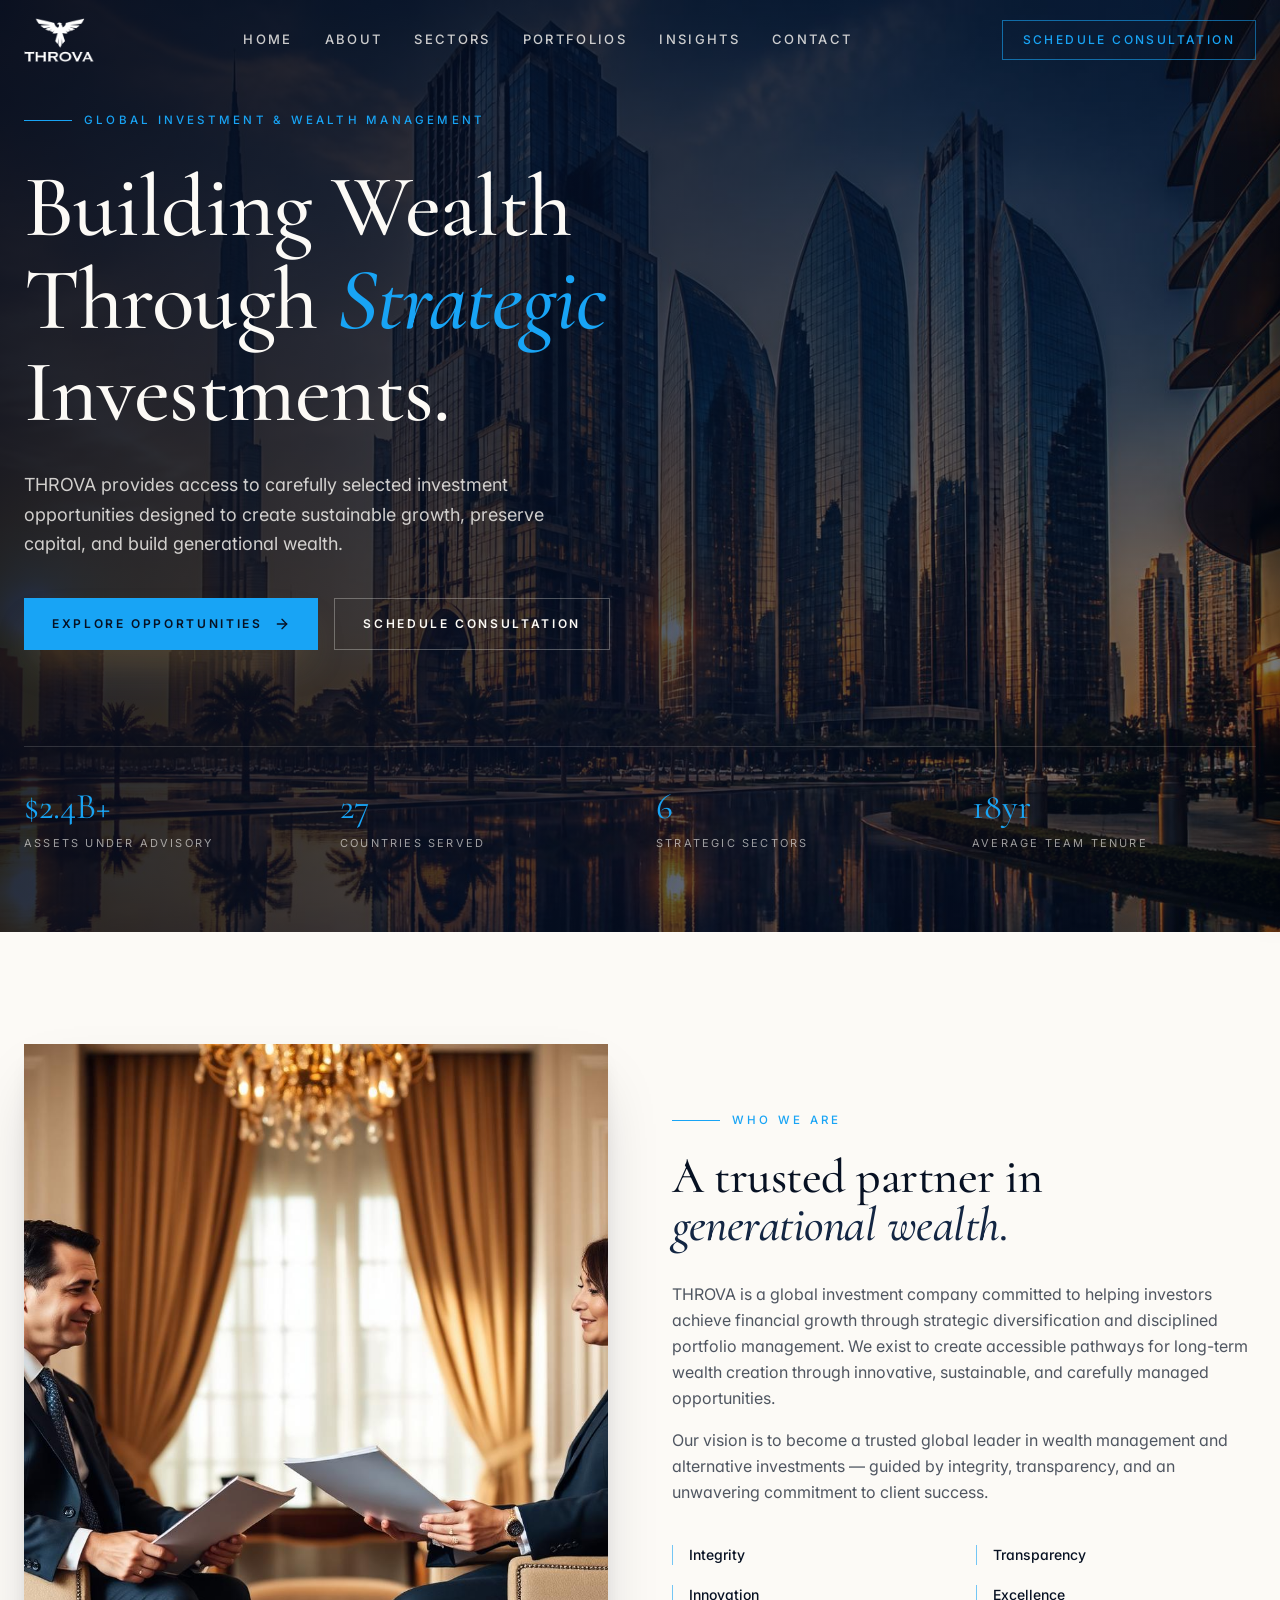
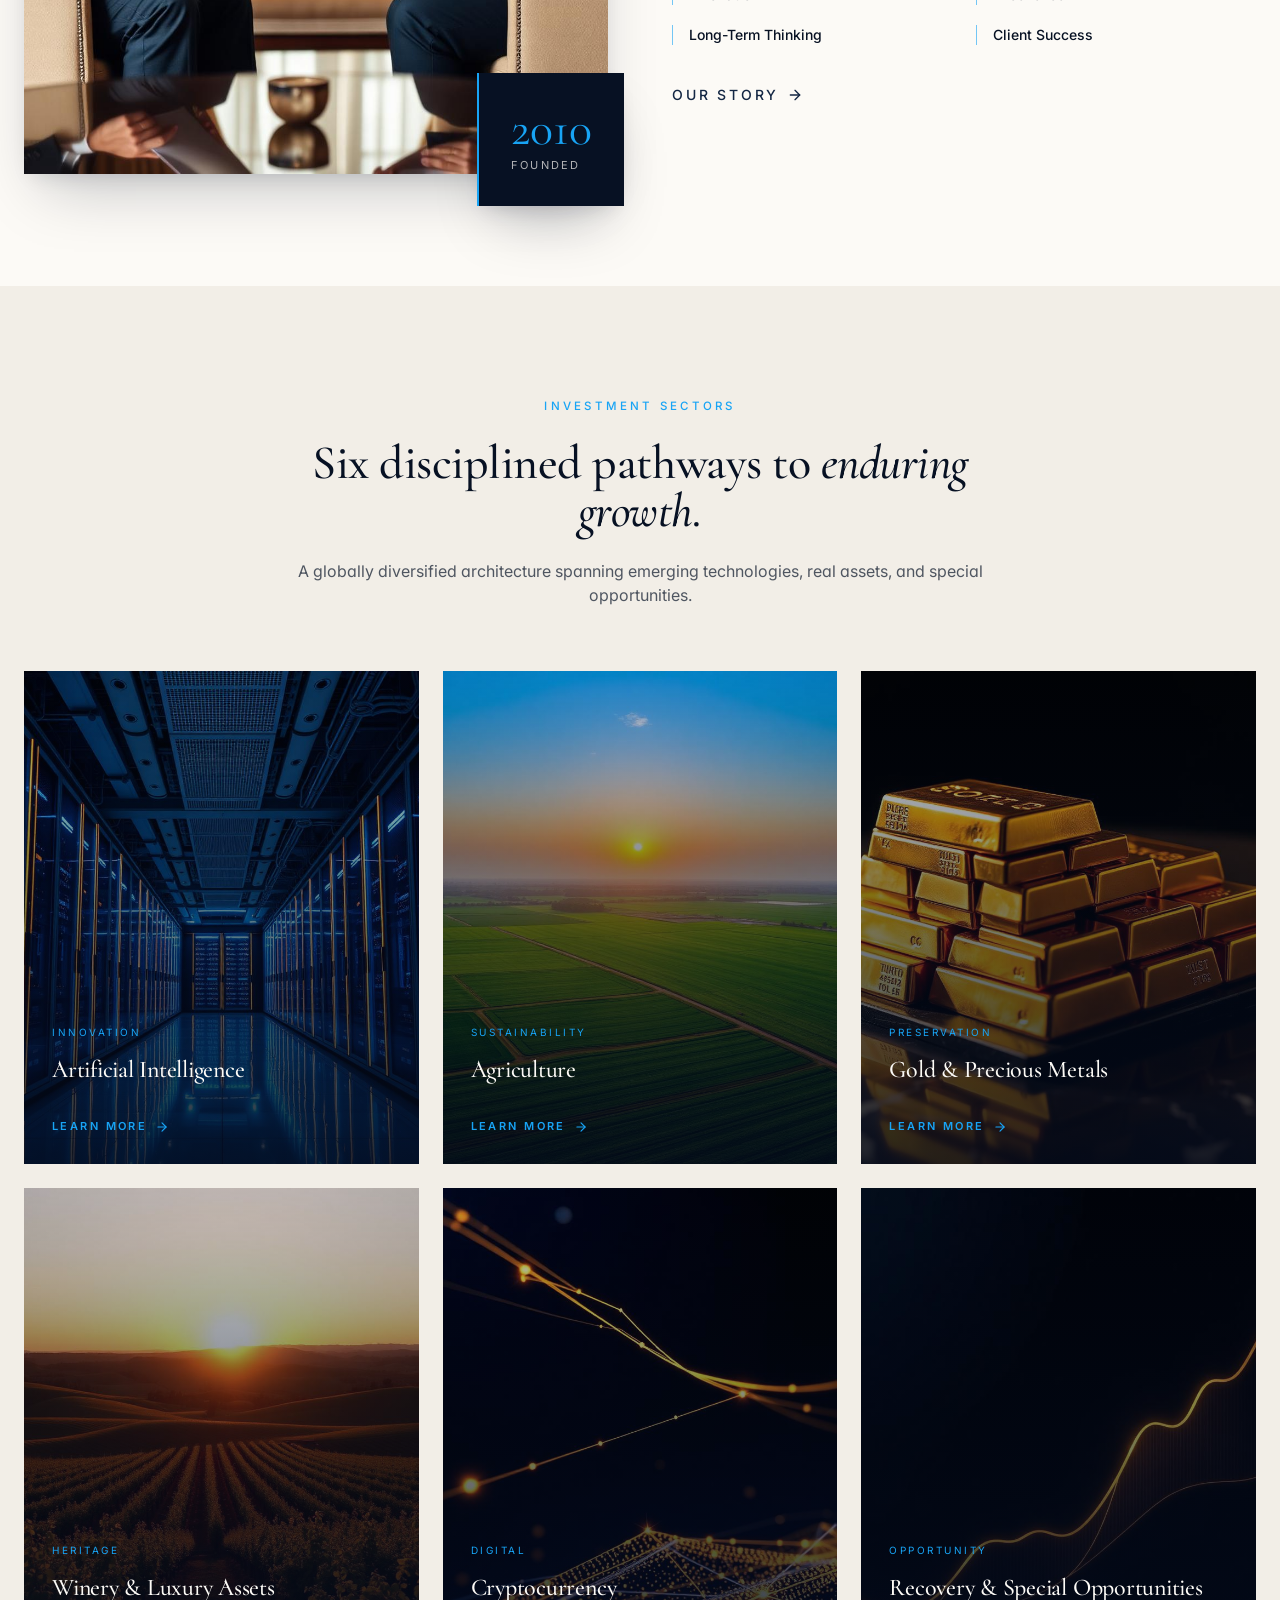
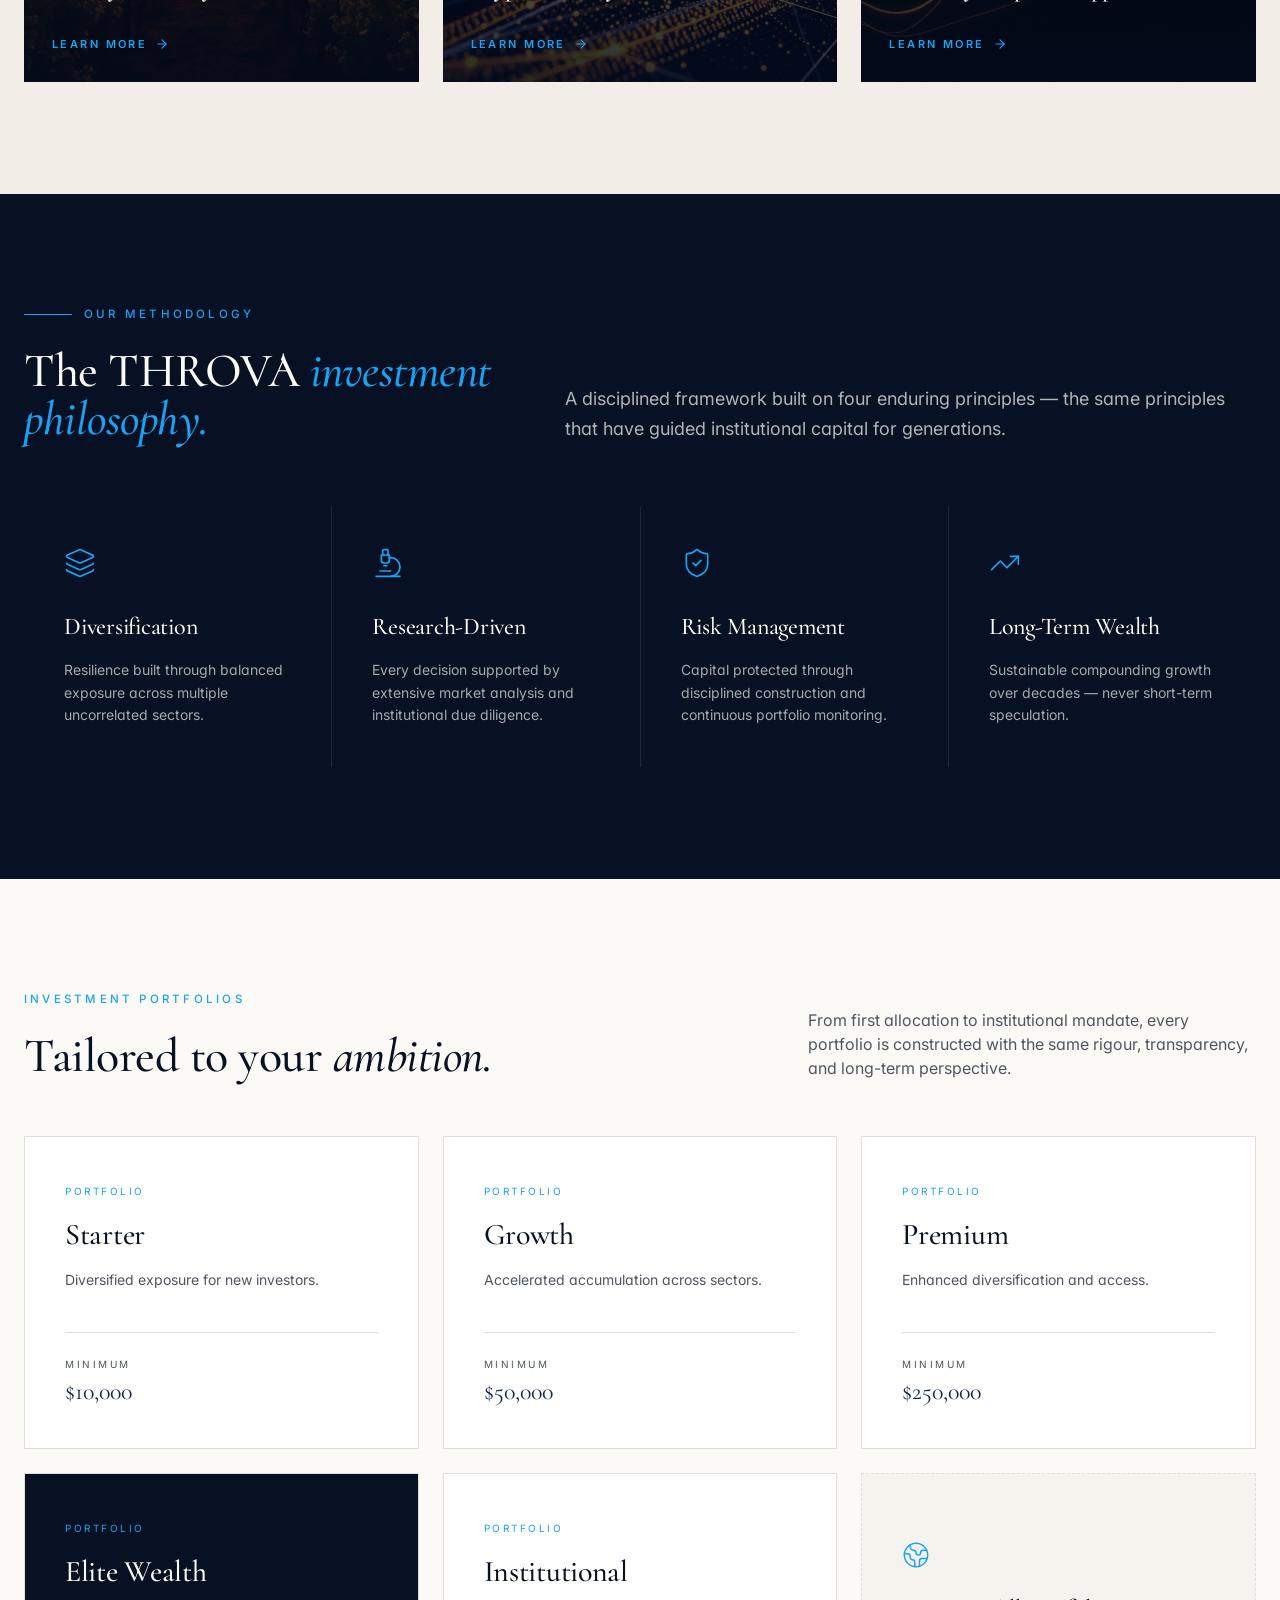
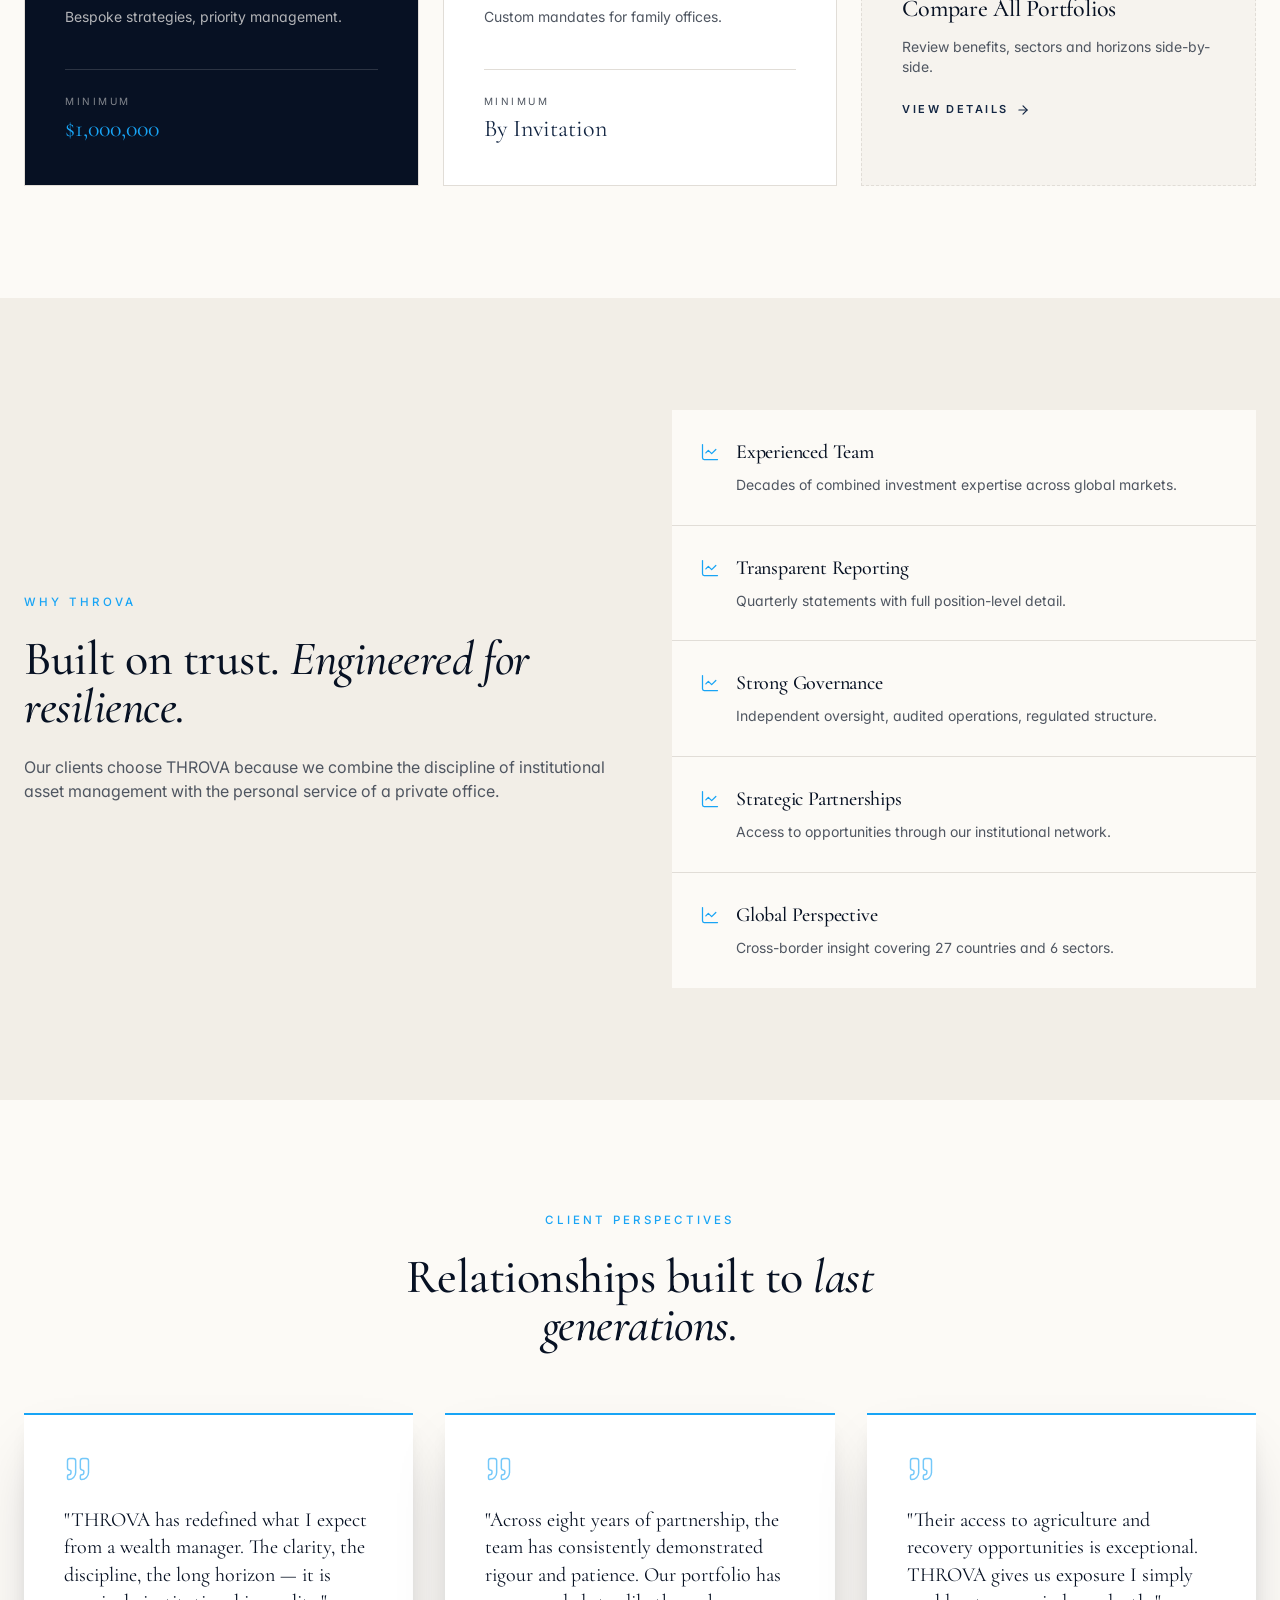
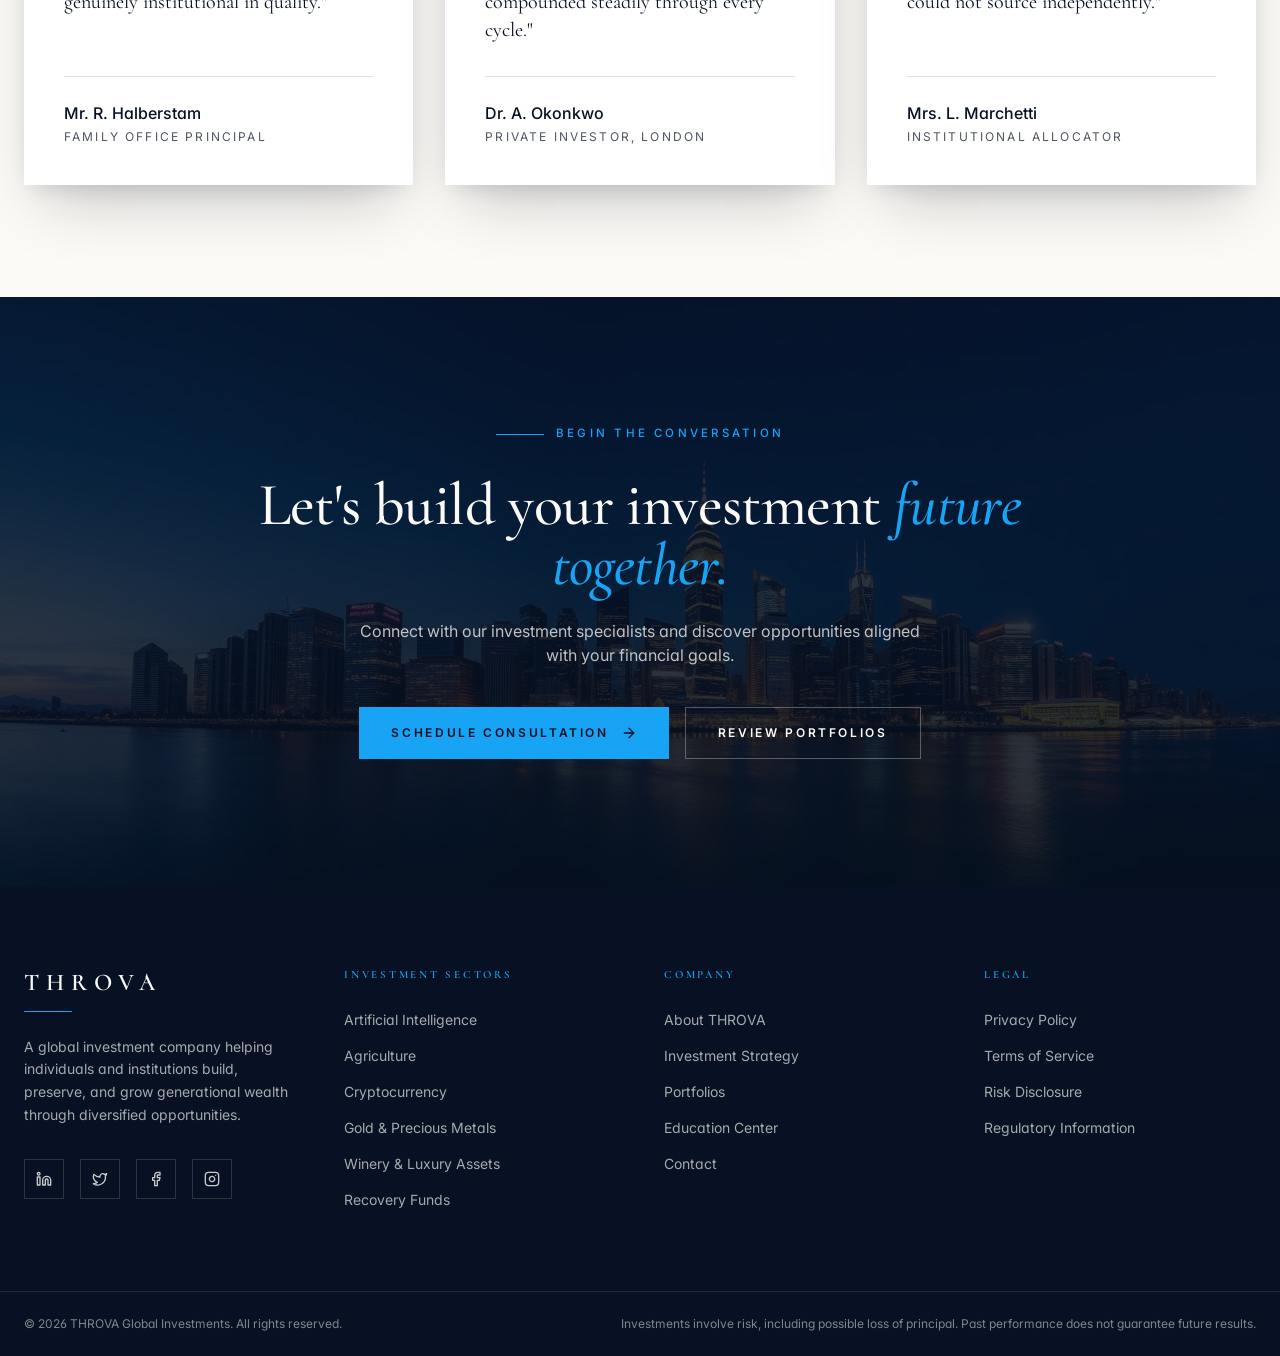
==== commit b261bac2: "update" ====
--- a/index.html
+++ b/index.html
@@ -1,173 +1,10 @@
 <!DOCTYPE html><html lang="en"><!-- Added by HTTrack --><meta http-equiv="content-type" content="text/html;charset=utf-8" /><!-- /Added by HTTrack -->
 <head><meta charSet="utf-8"/><meta name="viewport" content="width=device-width, initial-scale=1"/><link rel="preload" as="image" href="assets/hero-I_P7OrCj.jpg"/><link rel="stylesheet" href="assets/styles-oGNut5vP.css" data-precedence="default"/><link rel="stylesheet" href="https://fonts.googleapis.com/css2?family=Cormorant+Garamond:wght@400;500;600;700&amp;family=Inter:wght@300;400;500;600;700&amp;display=swap" data-precedence="default"/><title>THROVA — Building Wealth Through Strategic Investments</title><meta name="author" content="THROVA"/><meta property="og:type" content="website"/><meta name="twitter:card" content="summary_large_image"/><meta name="twitter:title" content="THROVA — Global Investment &amp; Wealth Management"/><meta name="twitter:description" content="THROVA is a global investment company building generational wealth through diversified opportunities across AI, agriculture, gold, winery, crypto, and recovery funds."/><meta property="og:image" content="../pub-bb2e103a32db4e198524a2e9ed8f35b4.r2.dev/63bff2bc-95c9-43e0-82a8-6ef3b3c54be5/id-preview-a8eeb838--65f0bc06-04db-4608-9901-4ae094037f10.lovable.app-1782212856710.png"/><meta name="twitter:image" content="../pub-bb2e103a32db4e198524a2e9ed8f35b4.r2.dev/63bff2bc-95c9-43e0-82a8-6ef3b3c54be5/id-preview-a8eeb838--65f0bc06-04db-4608-9901-4ae094037f10.lovable.app-1782212856710.png"/><meta name="description" content="THROVA provides access to carefully selected investment opportunities designed to create sustainable growth, preserve capital, and build generational wealth."/><meta property="og:title" content="THROVA — Building Wealth Through Strategic Investments"/><meta property="og:description" content="Carefully selected investment opportunities across AI, agriculture, gold, winery, crypto, and recovery funds."/><link rel="modulepreload" href="assets/index-BSazW0Br.js"/><link rel="modulepreload" href="assets/routes-CFDTFO6g.js"/><link rel="modulepreload" href="assets/SiteLayout-RDJ73iSE.js"/><link rel="modulepreload" href="assets/arrow-right-QXCpeluS.js"/><link rel="modulepreload" href="assets/trending-up-e4brImRv.js"/><link rel="modulepreload" href="assets/shield-check-o71jnkI6.js"/><link rel="modulepreload" href="assets/about-_MQl4AtL.js"/><link rel="modulepreload" href="assets/winery-Cvvyn4ND.js"/><link rel="modulepreload" href="assets/cta-Cw6zRD2x.js"/><link rel="modulepreload" href="assets/recovery-BMjCXA6h.js"/><link rel="preconnect" href="https://fonts.googleapis.com/"/><link rel="preconnect" href="https://fonts.gstatic.com/" crossorigin="anonymous"/>
 <style>
-	@font-face {
-		font-family: 'CameraPlainVariable';
-		src: url('https://cdn.gpteng.co/mcp-widgets/v1/fonts/CameraPlainVariable.woff2') format('woff2');
-		font-weight: 100 900;
-		font-style: normal;
-		font-display: swap;
-	}
-
-	#lovable-badge {
-		--badge-bg: #1b1b1b;
-		--badge-text: #c5c1b9;
-		--badge-text-hover: #dcdad5;
-		--badge-radius: 6px;
-		--badge-padding: 8px;
-		--badge-gap: 6px;
-		--badge-shadow: 
-			0 0 0 1px rgba(0, 0, 0, 0.88),
-			0 1px 0 0 rgba(0, 0, 0, 0.04),
-			0 2px 2px -1px rgba(0, 0, 0, 0.08),
-			0 4px 4px -2px rgba(0, 0, 0, 0.08),
-			0 8px 8px -4px rgba(0, 0, 0, 0.08),
-			0 16px 16px -8px rgba(0, 0, 0, 0.08);
-		--badge-transition-duration: 0.2s;
-		--badge-transition-easing: cubic-bezier(0.16, 1, 0.32, 1);
-		--focus-color: #575ECF;
-		--focus-offset: 2px;
-		--focus-width: 2px;
-		
-		position: fixed;
-		bottom: 12px;
-		right: 12px;
-		height: 24px;
-		display: flex;
-		align-items: center;
-		z-index: 1000000;
-		background-color: var(--badge-bg) !important;
-		color: var(--badge-text) !important;
-		border-radius: var(--badge-radius);
-		box-shadow: var(--badge-shadow) !important;
-		font-size: 12px;
-		font-family: CameraPlainVariable, "CameraPlainVariable Fallback", -apple-system, BlinkMacSystemFont, 'Segoe UI', Roboto, sans-serif;
-		font-weight: 400 !important;
-		text-transform: none !important;
-		font-feature-settings: normal !important;
-		transform: translateZ(0);
-		will-change: transform, opacity;
-	}
-
-	#lovable-badge-cta {
-		display: flex;
-		align-items: center;
-		gap: var(--badge-gap);
-		padding: 0 var(--badge-padding);
-		height: 100%;
-		color: inherit;
-		text-decoration: none;
-		white-space: nowrap;
-		border-radius: var(--badge-radius) 0 0 var(--badge-radius);
-		transition: 
-			background-color var(--badge-transition-duration) ease,
-			color var(--badge-transition-duration) ease,
-			transform 0.1s ease;
-	}
-
-	#lovable-badge-cta:hover {
-		background: rgba(255, 255, 255, 0.04);
-		color: var(--badge-text-hover);
-	}
-
-	#lovable-badge-cta:active {
-		transform: scale(0.98);
-	}
-
-	#lovable-badge-cta:focus {
-		outline: none;
-	}
-
-	#lovable-badge-cta:focus-visible {
-		outline: var(--focus-width) solid var(--focus-color);
-		outline-offset: var(--focus-offset);
-		z-index: 1;
-	}
-
-	#lovable-badge-text {
-		line-height: 1;
-	}
-
-	#lovable-badge-divider {
-		width: 1px;
-		height: 24px;
-		background-color: rgba(255, 255, 255, 0.04);
-		flex-shrink: 0;
-	}
-
-	#lovable-badge-close {
-		width: 24px;
-		height: 24px;
-		min-width: 24px;
-		min-height: 24px;
-		cursor: pointer;
-		background: none;
-		border: none;
-		padding: 0;
-		display: flex;
-		align-items: center;
-		justify-content: center;
-		border-radius: 0 var(--badge-radius) var(--badge-radius) 0;
-		flex-shrink: 0;
-		transition: 
-			background-color var(--badge-transition-duration) ease,
-			transform 0.1s ease;
-	}
-
-	#lovable-badge-close:hover {
-		background: rgba(255, 255, 255, 0.04);
-	}
-
-	#lovable-badge-close:active {
-		transform: scale(0.92);
-	}
-
-	#lovable-badge-close:focus {
-		outline: none;
-	}
-
-	#lovable-badge-close:focus-visible {
-		outline: var(--focus-width) solid var(--focus-color);
-		outline-offset: calc(var(--focus-offset) * -1);
-		z-index: 1;
-	}
-
-	#lovable-badge-close svg path {
-		fill: var(--badge-text);
-		transition: fill var(--badge-transition-duration) ease;
-	}
-
-	#lovable-badge-close:hover svg path {
-		fill: var(--badge-text-hover);
-	}
-
-	@media (prefers-reduced-motion: reduce) {
-		#lovable-badge-cta,
-		#lovable-badge-close,
-		#lovable-badge-close svg path {
-			transition: none;
-		}
-		
-		#lovable-badge-cta:active,
-		#lovable-badge-close:active {
-			transform: none;
-		}
-	}
-
-	@media (prefers-contrast: high) {
-		#lovable-badge {
-			--badge-bg: #000;
-			--badge-text: #fff;
-			--badge-text-hover: #fff;
-			border: 2px solid currentColor;
-		}
-		
-		#lovable-badge-cta:focus-visible,
-		#lovable-badge-close:focus-visible {
-			outline-width: 3px;
-		}
-	}
-</style>
+@media (min-width: 1024px) {
+  #mobile-menu-toggle { display: none; }
+}
+</style>	
 <script defer src="_flock.js" data-proxy-url="/~api/analytics"></script><script defer src="__l5e/events.js" data-artifact-kind="dwl_content_hash" data-artifact-id="1c96176bce7b86cfba922cf886e371bd1c855cf96584477fc84e30a265fd3150" data-commit-sha="6e5b123f4a7c009446a0b0e8e425e4f486df8bcb" data-context-token="v1.[base64].HFpaewDg2zQJ9-y3uIpnq5vHE1lKVSLnj1DESzcX5f4"></script>
 </head>
 <body>
@@ -177,49 +14,49 @@
 			<div class="container-luxury flex h-20 items-center justify-between">
 				<a class="group flex items-baseline gap-2 active" href="index.html" data-status="active" aria-current="page">
 					<img src="assets/logo_white.png" alt="logo" style="width: 70px;">
-				</a><nav class="hidden items-center gap-8 lg:flex"><a class="text-[13px] font-medium uppercase tracking-[0.18em] text-ivory/80 transition-colors hover:text-gold text-gold" href="index.html" data-status="active" aria-current="page">Home</a><a href="about.html" class="text-[13px] font-medium uppercase tracking-[0.18em] text-ivory/80 transition-colors hover:text-gold">About</a><a href="sectors.html" class="text-[13px] font-medium uppercase tracking-[0.18em] text-ivory/80 transition-colors hover:text-gold">Sectors</a><a href="packages.html" class="text-[13px] font-medium uppercase tracking-[0.18em] text-ivory/80 transition-colors hover:text-gold">Portfolios</a><a href="education.html" class="text-[13px] font-medium uppercase tracking-[0.18em] text-ivory/80 transition-colors hover:text-gold">Insights</a><a href="contact.html" class="text-[13px] font-medium uppercase tracking-[0.18em] text-ivory/80 transition-colors hover:text-gold">Contact</a></nav><div class="hidden lg:block"><a href="contact.html" class="inline-flex items-center border border-gold/60 bg-transparent px-5 py-2.5 text-[12px] font-medium uppercase tracking-[0.2em] text-gold transition-all hover:bg-gold hover:text-navy-deep">Schedule Consultation</a></div><button aria-label="Toggle menu" class="text-ivory lg:hidden"><svg xmlns="http://www.w3.org/2000/svg" width="22" height="22" viewBox="0 0 24 24" fill="none" stroke="currentColor" stroke-width="2" stroke-linecap="round" stroke-linejoin="round" class="lucide lucide-menu" aria-hidden="true"><path d="M4 5h16"></path><path d="M4 12h16"></path><path d="M4 19h16"></path></svg></button></div></header><main class="flex-1"><section class="relative isolate flex min-h-screen items-center overflow-hidden"><img src="assets/hero-I_P7OrCj.jpg" alt="Global financial district at golden hour" class="absolute inset-0 -z-10 h-full w-full object-cover" width="1920" height="1280"/><div class="absolute inset-0 -z-10" style="background:linear-gradient(105deg, oklch(0.15 0.04 260 / 0.92) 0%, oklch(0.18 0.05 260 / 0.7) 50%, oklch(0.18 0.05 260 / 0.4) 100%)"></div><div class="container-luxury relative pt-28 pb-20"><div class="max-w-3xl animate-fade-up"><p class="eyebrow"><span class="gold-divider"></span>Global Investment &amp; Wealth Management</p><h1 class="mt-8 text-5xl leading-[1.05] text-ivory md:text-6xl lg:text-7xl xl:text-[5.5rem]">Building Wealth Through <em class="font-serif italic text-gold">Strategic</em> Investments.</h1><p class="mt-8 max-w-xl text-lg leading-relaxed text-ivory/80">THROVA provides access to carefully selected investment opportunities designed to create sustainable growth, preserve capital, and build generational wealth.</p><div class="mt-10 flex flex-wrap gap-4"><a href="sectors.html" class="group inline-flex items-center gap-3 bg-gold px-7 py-4 text-[12px] font-semibold uppercase tracking-[0.22em] text-navy-deep transition-all hover:bg-gold-soft shadow-gold">Explore Opportunities<svg xmlns="http://www.w3.org/2000/svg" width="16" height="16" viewBox="0 0 24 24" fill="none" stroke="currentColor" stroke-width="2" stroke-linecap="round" stroke-linejoin="round" class="lucide lucide-arrow-right transition-transform group-hover:translate-x-1" aria-hidden="true"><path d="M5 12h14"></path><path d="m12 5 7 7-7 7"></path></svg></a><a href="contact.html" class="inline-flex items-center gap-3 border border-ivory/30 bg-transparent px-7 py-4 text-[12px] font-semibold uppercase tracking-[0.22em] text-ivory transition-all hover:border-gold hover:text-gold">Schedule Consultation</a></div></div><div class="mt-24 grid grid-cols-2 gap-x-8 gap-y-8 border-t border-ivory/15 pt-10 md:grid-cols-4"><div><div class="font-serif text-3xl text-gold md:text-4xl">$2.4B+</div><div class="mt-2 text-[11px] uppercase tracking-[0.2em] text-ivory/60">Assets Under Advisory</div></div><div><div class="font-serif text-3xl text-gold md:text-4xl">27</div><div class="mt-2 text-[11px] uppercase tracking-[0.2em] text-ivory/60">Countries Served</div></div><div><div class="font-serif text-3xl text-gold md:text-4xl">6</div><div class="mt-2 text-[11px] uppercase tracking-[0.2em] text-ivory/60">Strategic Sectors</div></div><div><div class="font-serif text-3xl text-gold md:text-4xl">18yr</div><div class="mt-2 text-[11px] uppercase tracking-[0.2em] text-ivory/60">Average Team Tenure</div></div></div></div></section><section class="bg-background py-28"><div class="container-luxury grid gap-16 lg:grid-cols-2 lg:items-center"><div class="relative"><img src="assets/about-DOCqalLD.jpg" alt="Wealth management consultation" loading="lazy" width="1600" height="1100" class="aspect-[4/5] w-full object-cover shadow-luxury"/><div class="absolute -bottom-8 -right-4 hidden border-l-2 border-gold bg-navy-deep p-8 text-ivory shadow-luxury md:block"><div class="font-serif text-5xl text-gold">2010</div><div class="mt-1 text-[11px] uppercase tracking-[0.2em] text-ivory/70">Founded</div></div></div><div><p class="eyebrow"><span class="gold-divider"></span>Who We Are</p><h2 class="mt-6 text-4xl text-foreground md:text-5xl">A trusted partner in <em class="italic text-navy">generational wealth.</em></h2><p class="mt-8 text-base leading-relaxed text-muted-foreground">THROVA is a global investment company committed to helping investors achieve financial growth through strategic diversification and disciplined portfolio management. We exist to create accessible pathways for long-term wealth creation through innovative, sustainable, and carefully managed opportunities.</p><p class="mt-4 text-base leading-relaxed text-muted-foreground">Our vision is to become a trusted global leader in wealth management and alternative investments — guided by integrity, transparency, and an unwavering commitment to client success.</p><div class="mt-10 grid grid-cols-2 gap-x-6 gap-y-5"><div class="flex items-center gap-3 border-l border-gold/60 pl-4"><span class="text-sm font-medium text-foreground">Integrity</span></div><div class="flex items-center gap-3 border-l border-gold/60 pl-4"><span class="text-sm font-medium text-foreground">Transparency</span></div><div class="flex items-center gap-3 border-l border-gold/60 pl-4"><span class="text-sm font-medium text-foreground">Innovation</span></div><div class="flex items-center gap-3 border-l border-gold/60 pl-4"><span class="text-sm font-medium text-foreground">Excellence</span></div><div class="flex items-center gap-3 border-l border-gold/60 pl-4"><span class="text-sm font-medium text-foreground">Long-Term Thinking</span></div><div class="flex items-center gap-3 border-l border-gold/60 pl-4"><span class="text-sm font-medium text-foreground">Client Success</span></div></div><a href="about.html" class="mt-10 inline-flex items-center gap-2 text-sm font-medium uppercase tracking-[0.2em] text-navy hover:text-gold">Our Story <svg xmlns="http://www.w3.org/2000/svg" width="16" height="16" viewBox="0 0 24 24" fill="none" stroke="currentColor" stroke-width="2" stroke-linecap="round" stroke-linejoin="round" class="lucide lucide-arrow-right" aria-hidden="true"><path d="M5 12h14"></path><path d="m12 5 7 7-7 7"></path></svg></a></div></div></section><section id="sectors" class="bg-secondary py-28"><div class="container-luxury"><div class="mx-auto max-w-3xl text-center"><p class="eyebrow">Investment Sectors</p><h2 class="mt-6 text-4xl text-foreground md:text-5xl">Six disciplined pathways to <em class="italic">enduring growth.</em></h2><p class="mt-6 text-muted-foreground">A globally diversified architecture spanning emerging technologies, real assets, and special opportunities.</p></div><div class="mt-16 grid gap-6 md:grid-cols-2 lg:grid-cols-3"><article class="group relative isolate overflow-hidden bg-navy-deep text-ivory"><div class="relative aspect-[4/5] overflow-hidden"><img src="assets/ai-CGJpPfYd.jpg" alt="Artificial Intelligence" loading="lazy" class="h-full w-full object-cover transition-transform duration-700 group-hover:scale-105"/><div class="absolute inset-0" style="background:var(--gradient-overlay)"></div></div><div class="absolute inset-x-0 bottom-0 p-7"><span class="text-[10px] uppercase tracking-[0.25em] text-gold">Innovation</span><h3 class="mt-3 font-serif text-2xl text-ivory">Artificial Intelligence</h3><p class="mt-3 max-h-0 overflow-hidden text-sm leading-relaxed text-ivory/85 opacity-0 transition-all duration-500 group-hover:max-h-40 group-hover:opacity-100">Investing in emerging AI technologies, automation, and machine learning infrastructure that will define the next era.</p><a href="sectors.html" class="mt-5 inline-flex items-center gap-2 text-[11px] font-semibold uppercase tracking-[0.22em] text-gold">Learn More <svg xmlns="http://www.w3.org/2000/svg" width="14" height="14" viewBox="0 0 24 24" fill="none" stroke="currentColor" stroke-width="2" stroke-linecap="round" stroke-linejoin="round" class="lucide lucide-arrow-right" aria-hidden="true"><path d="M5 12h14"></path><path d="m12 5 7 7-7 7"></path></svg></a></div></article><article class="group relative isolate overflow-hidden bg-navy-deep text-ivory"><div class="relative aspect-[4/5] overflow-hidden"><img src="assets/agri-uzlmYTkW.jpg" alt="Agriculture" loading="lazy" class="h-full w-full object-cover transition-transform duration-700 group-hover:scale-105"/><div class="absolute inset-0" style="background:var(--gradient-overlay)"></div></div><div class="absolute inset-x-0 bottom-0 p-7"><span class="text-[10px] uppercase tracking-[0.25em] text-gold">Sustainability</span><h3 class="mt-3 font-serif text-2xl text-ivory">Agriculture</h3><p class="mt-3 max-h-0 overflow-hidden text-sm leading-relaxed text-ivory/85 opacity-0 transition-all duration-500 group-hover:max-h-40 group-hover:opacity-100">Food production, agritech, sustainable farming, and agricultural development opportunities with global impact.</p><a href="sectors.html" class="mt-5 inline-flex items-center gap-2 text-[11px] font-semibold uppercase tracking-[0.22em] text-gold">Learn More <svg xmlns="http://www.w3.org/2000/svg" width="14" height="14" viewBox="0 0 24 24" fill="none" stroke="currentColor" stroke-width="2" stroke-linecap="round" stroke-linejoin="round" class="lucide lucide-arrow-right" aria-hidden="true"><path d="M5 12h14"></path><path d="m12 5 7 7-7 7"></path></svg></a></div></article><article class="group relative isolate overflow-hidden bg-navy-deep text-ivory"><div class="relative aspect-[4/5] overflow-hidden"><img src="assets/gold-CFgOLRAx.jpg" alt="Gold &amp; Precious Metals" loading="lazy" class="h-full w-full object-cover transition-transform duration-700 group-hover:scale-105"/><div class="absolute inset-0" style="background:var(--gradient-overlay)"></div></div><div class="absolute inset-x-0 bottom-0 p-7"><span class="text-[10px] uppercase tracking-[0.25em] text-gold">Preservation</span><h3 class="mt-3 font-serif text-2xl text-ivory">Gold &amp; Precious Metals</h3><p class="mt-3 max-h-0 overflow-hidden text-sm leading-relaxed text-ivory/85 opacity-0 transition-all duration-500 group-hover:max-h-40 group-hover:opacity-100">Capital preservation through gold and precious metals that provide stability during market uncertainty.</p><a href="sectors.html" class="mt-5 inline-flex items-center gap-2 text-[11px] font-semibold uppercase tracking-[0.22em] text-gold">Learn More <svg xmlns="http://www.w3.org/2000/svg" width="14" height="14" viewBox="0 0 24 24" fill="none" stroke="currentColor" stroke-width="2" stroke-linecap="round" stroke-linejoin="round" class="lucide lucide-arrow-right" aria-hidden="true"><path d="M5 12h14"></path><path d="m12 5 7 7-7 7"></path></svg></a></div></article><article class="group relative isolate overflow-hidden bg-navy-deep text-ivory"><div class="relative aspect-[4/5] overflow-hidden"><img src="assets/winery-CiPeINs7.jpg" alt="Winery &amp; Luxury Assets" loading="lazy" class="h-full w-full object-cover transition-transform duration-700 group-hover:scale-105"/><div class="absolute inset-0" style="background:var(--gradient-overlay)"></div></div><div class="absolute inset-x-0 bottom-0 p-7"><span class="text-[10px] uppercase tracking-[0.25em] text-gold">Heritage</span><h3 class="mt-3 font-serif text-2xl text-ivory">Winery &amp; Luxury Assets</h3><p class="mt-3 max-h-0 overflow-hidden text-sm leading-relaxed text-ivory/85 opacity-0 transition-all duration-500 group-hover:max-h-40 group-hover:opacity-100">Premium vineyards, wine production, and luxury alternative assets with long-term appreciation potential.</p><a href="sectors.html" class="mt-5 inline-flex items-center gap-2 text-[11px] font-semibold uppercase tracking-[0.22em] text-gold">Learn More <svg xmlns="http://www.w3.org/2000/svg" width="14" height="14" viewBox="0 0 24 24" fill="none" stroke="currentColor" stroke-width="2" stroke-linecap="round" stroke-linejoin="round" class="lucide lucide-arrow-right" aria-hidden="true"><path d="M5 12h14"></path><path d="m12 5 7 7-7 7"></path></svg></a></div></article><article class="group relative isolate overflow-hidden bg-navy-deep text-ivory"><div class="relative aspect-[4/5] overflow-hidden"><img src="assets/crypto-LBelQ0r8.jpg" alt="Cryptocurrency" loading="lazy" class="h-full w-full object-cover transition-transform duration-700 group-hover:scale-105"/><div class="absolute inset-0" style="background:var(--gradient-overlay)"></div></div><div class="absolute inset-x-0 bottom-0 p-7"><span class="text-[10px] uppercase tracking-[0.25em] text-gold">Digital</span><h3 class="mt-3 font-serif text-2xl text-ivory">Cryptocurrency</h3><p class="mt-3 max-h-0 overflow-hidden text-sm leading-relaxed text-ivory/85 opacity-0 transition-all duration-500 group-hover:max-h-40 group-hover:opacity-100">Disciplined exposure to digital assets and blockchain innovation through rigorous investment frameworks.</p><a href="sectors.html" class="mt-5 inline-flex items-center gap-2 text-[11px] font-semibold uppercase tracking-[0.22em] text-gold">Learn More <svg xmlns="http://www.w3.org/2000/svg" width="14" height="14" viewBox="0 0 24 24" fill="none" stroke="currentColor" stroke-width="2" stroke-linecap="round" stroke-linejoin="round" class="lucide lucide-arrow-right" aria-hidden="true"><path d="M5 12h14"></path><path d="m12 5 7 7-7 7"></path></svg></a></div></article><article class="group relative isolate overflow-hidden bg-navy-deep text-ivory"><div class="relative aspect-[4/5] overflow-hidden"><img src="assets/recovery-BUNqHwwu.jpg" alt="Recovery &amp; Special Opportunities" loading="lazy" class="h-full w-full object-cover transition-transform duration-700 group-hover:scale-105"/><div class="absolute inset-0" style="background:var(--gradient-overlay)"></div></div><div class="absolute inset-x-0 bottom-0 p-7"><span class="text-[10px] uppercase tracking-[0.25em] text-gold">Opportunity</span><h3 class="mt-3 font-serif text-2xl text-ivory">Recovery &amp; Special Opportunities</h3><p class="mt-3 max-h-0 overflow-hidden text-sm leading-relaxed text-ivory/85 opacity-0 transition-all duration-500 group-hover:max-h-40 group-hover:opacity-100">Undervalued opportunities, distressed assets, and unique situations capable of generating attractive returns.</p><a href="sectors.html" class="mt-5 inline-flex items-center gap-2 text-[11px] font-semibold uppercase tracking-[0.22em] text-gold">Learn More <svg xmlns="http://www.w3.org/2000/svg" width="14" height="14" viewBox="0 0 24 24" fill="none" stroke="currentColor" stroke-width="2" stroke-linecap="round" stroke-linejoin="round" class="lucide lucide-arrow-right" aria-hidden="true"><path d="M5 12h14"></path><path d="m12 5 7 7-7 7"></path></svg></a></div></article></div></div></section><section class="bg-navy-deep py-28 text-ivory"><div class="container-luxury"><div class="grid gap-12 lg:grid-cols-[1fr_1.4fr] lg:items-end"><div><p class="eyebrow"><span class="gold-divider"></span>Our Methodology</p><h2 class="mt-6 text-4xl text-ivory md:text-5xl">The THROVA <em class="italic text-gold">investment philosophy.</em></h2></div><p class="text-ivory/70 lg:text-lg lg:leading-relaxed">A disciplined framework built on four enduring principles — the same principles that have guided institutional capital for generations.</p></div><div class="mt-16 grid gap-px bg-ivory/10 md:grid-cols-2 lg:grid-cols-4"><div class="group bg-navy-deep p-10 transition-colors hover:bg-navy"><svg xmlns="http://www.w3.org/2000/svg" width="32" height="32" viewBox="0 0 24 24" fill="none" stroke="currentColor" stroke-width="1.25" stroke-linecap="round" stroke-linejoin="round" class="lucide lucide-layers text-gold" aria-hidden="true"><path d="M12.83 2.18a2 2 0 0 0-1.66 0L2.6 6.08a1 1 0 0 0 0 1.83l8.58 3.91a2 2 0 0 0 1.66 0l8.58-3.9a1 1 0 0 0 0-1.83z"></path><path d="M2 12a1 1 0 0 0 .58.91l8.6 3.91a2 2 0 0 0 1.65 0l8.58-3.9A1 1 0 0 0 22 12"></path><path d="M2 17a1 1 0 0 0 .58.91l8.6 3.91a2 2 0 0 0 1.65 0l8.58-3.9A1 1 0 0 0 22 17"></path></svg><h3 class="mt-8 font-serif text-2xl text-ivory">Diversification</h3><p class="mt-4 text-sm leading-relaxed text-ivory/65">Resilience built through balanced exposure across multiple uncorrelated sectors.</p></div><div class="group bg-navy-deep p-10 transition-colors hover:bg-navy"><svg xmlns="http://www.w3.org/2000/svg" width="32" height="32" viewBox="0 0 24 24" fill="none" stroke="currentColor" stroke-width="1.25" stroke-linecap="round" stroke-linejoin="round" class="lucide lucide-microscope text-gold" aria-hidden="true"><path d="M6 18h8"></path><path d="M3 22h18"></path><path d="M14 22a7 7 0 1 0 0-14h-1"></path><path d="M9 14h2"></path><path d="M9 12a2 2 0 0 1-2-2V6h6v4a2 2 0 0 1-2 2Z"></path><path d="M12 6V3a1 1 0 0 0-1-1H9a1 1 0 0 0-1 1v3"></path></svg><h3 class="mt-8 font-serif text-2xl text-ivory">Research-Driven</h3><p class="mt-4 text-sm leading-relaxed text-ivory/65">Every decision supported by extensive market analysis and institutional due diligence.</p></div><div class="group bg-navy-deep p-10 transition-colors hover:bg-navy"><svg xmlns="http://www.w3.org/2000/svg" width="32" height="32" viewBox="0 0 24 24" fill="none" stroke="currentColor" stroke-width="1.25" stroke-linecap="round" stroke-linejoin="round" class="lucide lucide-shield-check text-gold" aria-hidden="true"><path d="M20 13c0 5-3.5 7.5-7.66 8.95a1 1 0 0 1-.67-.01C7.5 20.5 4 18 4 13V6a1 1 0 0 1 1-1c2 0 4.5-1.2 6.24-2.72a1.17 1.17 0 0 1 1.52 0C14.51 3.81 17 5 19 5a1 1 0 0 1 1 1z"></path><path d="m9 12 2 2 4-4"></path></svg><h3 class="mt-8 font-serif text-2xl text-ivory">Risk Management</h3><p class="mt-4 text-sm leading-relaxed text-ivory/65">Capital protected through disciplined construction and continuous portfolio monitoring.</p></div><div class="group bg-navy-deep p-10 transition-colors hover:bg-navy"><svg xmlns="http://www.w3.org/2000/svg" width="32" height="32" viewBox="0 0 24 24" fill="none" stroke="currentColor" stroke-width="1.25" stroke-linecap="round" stroke-linejoin="round" class="lucide lucide-trending-up text-gold" aria-hidden="true"><path d="M16 7h6v6"></path><path d="m22 7-8.5 8.5-5-5L2 17"></path></svg><h3 class="mt-8 font-serif text-2xl text-ivory">Long-Term Wealth</h3><p class="mt-4 text-sm leading-relaxed text-ivory/65">Sustainable compounding growth over decades — never short-term speculation.</p></div></div></div></section><section class="bg-background py-28"><div class="container-luxury"><div class="flex flex-col items-start justify-between gap-6 md:flex-row md:items-end"><div class="max-w-xl"><p class="eyebrow">Investment Portfolios</p><h2 class="mt-6 text-4xl text-foreground md:text-5xl">Tailored to your <em class="italic">ambition.</em></h2></div><p class="max-w-md text-muted-foreground">From first allocation to institutional mandate, every portfolio is constructed with the same rigour, transparency, and long-term perspective.</p></div><div class="mt-14 grid gap-6 md:grid-cols-2 lg:grid-cols-3"><a href="packages.html" class="group relative flex flex-col justify-between border border-border bg-card p-10 transition-all hover:border-gold hover:-translate-y-1 "><div><span class="text-[10px] uppercase tracking-[0.25em] text-gold">Portfolio</span><h3 class="mt-4 font-serif text-3xl text-foreground">Starter</h3><p class="mt-4 text-sm leading-relaxed text-muted-foreground">Diversified exposure for new investors.</p></div><div class="mt-10 border-t pt-6 border-border"><div class="text-[10px] uppercase tracking-[0.25em] text-muted-foreground">Minimum</div><div class="mt-1 font-serif text-2xl text-navy">$10,000</div></div></a><a href="packages.html" class="group relative flex flex-col justify-between border border-border bg-card p-10 transition-all hover:border-gold hover:-translate-y-1 "><div><span class="text-[10px] uppercase tracking-[0.25em] text-gold">Portfolio</span><h3 class="mt-4 font-serif text-3xl text-foreground">Growth</h3><p class="mt-4 text-sm leading-relaxed text-muted-foreground">Accelerated accumulation across sectors.</p></div><div class="mt-10 border-t pt-6 border-border"><div class="text-[10px] uppercase tracking-[0.25em] text-muted-foreground">Minimum</div><div class="mt-1 font-serif text-2xl text-navy">$50,000</div></div></a><a href="packages.html" class="group relative flex flex-col justify-between border border-border bg-card p-10 transition-all hover:border-gold hover:-translate-y-1 "><div><span class="text-[10px] uppercase tracking-[0.25em] text-gold">Portfolio</span><h3 class="mt-4 font-serif text-3xl text-foreground">Premium</h3><p class="mt-4 text-sm leading-relaxed text-muted-foreground">Enhanced diversification and access.</p></div><div class="mt-10 border-t pt-6 border-border"><div class="text-[10px] uppercase tracking-[0.25em] text-muted-foreground">Minimum</div><div class="mt-1 font-serif text-2xl text-navy">$250,000</div></div></a><a href="packages.html" class="group relative flex flex-col justify-between border border-border bg-card p-10 transition-all hover:border-gold hover:-translate-y-1 lg:bg-navy-deep lg:text-ivory"><div><span class="text-[10px] uppercase tracking-[0.25em] text-gold">Portfolio</span><h3 class="mt-4 font-serif text-3xl lg:text-ivory">Elite Wealth</h3><p class="mt-4 text-sm leading-relaxed lg:text-ivory/70">Bespoke strategies, priority management.</p></div><div class="mt-10 border-t pt-6 border-ivory/15"><div class="text-[10px] uppercase tracking-[0.25em] lg:text-ivory/50">Minimum</div><div class="mt-1 font-serif text-2xl lg:text-gold">$1,000,000</div></div></a><a href="packages.html" class="group relative flex flex-col justify-between border border-border bg-card p-10 transition-all hover:border-gold hover:-translate-y-1 "><div><span class="text-[10px] uppercase tracking-[0.25em] text-gold">Portfolio</span><h3 class="mt-4 font-serif text-3xl text-foreground">Institutional</h3><p class="mt-4 text-sm leading-relaxed text-muted-foreground">Custom mandates for family offices.</p></div><div class="mt-10 border-t pt-6 border-border"><div class="text-[10px] uppercase tracking-[0.25em] text-muted-foreground">Minimum</div><div class="mt-1 font-serif text-2xl text-navy">By Invitation</div></div></a><a href="packages.html" class="group flex flex-col items-start justify-center border border-dashed border-border bg-secondary/50 p-10 transition-all hover:border-gold"><svg xmlns="http://www.w3.org/2000/svg" width="28" height="28" viewBox="0 0 24 24" fill="none" stroke="currentColor" stroke-width="1.25" stroke-linecap="round" stroke-linejoin="round" class="lucide lucide-earth text-gold" aria-hidden="true"><path d="M21.54 15H17a2 2 0 0 0-2 2v4.54"></path><path d="M7 3.34V5a3 3 0 0 0 3 3a2 2 0 0 1 2 2c0 1.1.9 2 2 2a2 2 0 0 0 2-2c0-1.1.9-2 2-2h3.17"></path><path d="M11 21.95V18a2 2 0 0 0-2-2a2 2 0 0 1-2-2v-1a2 2 0 0 0-2-2H2.05"></path><circle cx="12" cy="12" r="10"></circle></svg><h3 class="mt-6 font-serif text-2xl text-foreground">Compare All Portfolios</h3><p class="mt-3 text-sm text-muted-foreground">Review benefits, sectors and horizons side-by-side.</p><span class="mt-6 inline-flex items-center gap-2 text-[11px] font-semibold uppercase tracking-[0.22em] text-navy group-hover:text-gold">View Details <svg xmlns="http://www.w3.org/2000/svg" width="14" height="14" viewBox="0 0 24 24" fill="none" stroke="currentColor" stroke-width="2" stroke-linecap="round" stroke-linejoin="round" class="lucide lucide-arrow-right" aria-hidden="true"><path d="M5 12h14"></path><path d="m12 5 7 7-7 7"></path></svg></span></a></div></div></section><section class="bg-secondary py-28"><div class="container-luxury grid gap-16 lg:grid-cols-2 lg:items-center"><div><p class="eyebrow">Why THROVA</p><h2 class="mt-6 text-4xl text-foreground md:text-5xl">Built on trust. <em class="italic">Engineered for resilience.</em></h2><p class="mt-6 text-muted-foreground">Our clients choose THROVA because we combine the discipline of institutional asset management with the personal service of a private office.</p></div><div class="grid gap-px bg-border"><div class="bg-background p-7"><div class="flex items-start gap-4"><svg xmlns="http://www.w3.org/2000/svg" width="20" height="20" viewBox="0 0 24 24" fill="none" stroke="currentColor" stroke-width="1.5" stroke-linecap="round" stroke-linejoin="round" class="lucide lucide-chart-line mt-1 shrink-0 text-gold" aria-hidden="true"><path d="M3 3v16a2 2 0 0 0 2 2h16"></path><path d="m19 9-5 5-4-4-3 3"></path></svg><div class="min-w-0"><h4 class="font-serif text-xl text-foreground">Experienced Team</h4><p class="mt-2 text-sm leading-relaxed text-muted-foreground">Decades of combined investment expertise across global markets.</p></div></div></div><div class="bg-background p-7"><div class="flex items-start gap-4"><svg xmlns="http://www.w3.org/2000/svg" width="20" height="20" viewBox="0 0 24 24" fill="none" stroke="currentColor" stroke-width="1.5" stroke-linecap="round" stroke-linejoin="round" class="lucide lucide-chart-line mt-1 shrink-0 text-gold" aria-hidden="true"><path d="M3 3v16a2 2 0 0 0 2 2h16"></path><path d="m19 9-5 5-4-4-3 3"></path></svg><div class="min-w-0"><h4 class="font-serif text-xl text-foreground">Transparent Reporting</h4><p class="mt-2 text-sm leading-relaxed text-muted-foreground">Quarterly statements with full position-level detail.</p></div></div></div><div class="bg-background p-7"><div class="flex items-start gap-4"><svg xmlns="http://www.w3.org/2000/svg" width="20" height="20" viewBox="0 0 24 24" fill="none" stroke="currentColor" stroke-width="1.5" stroke-linecap="round" stroke-linejoin="round" class="lucide lucide-chart-line mt-1 shrink-0 text-gold" aria-hidden="true"><path d="M3 3v16a2 2 0 0 0 2 2h16"></path><path d="m19 9-5 5-4-4-3 3"></path></svg><div class="min-w-0"><h4 class="font-serif text-xl text-foreground">Strong Governance</h4><p class="mt-2 text-sm leading-relaxed text-muted-foreground">Independent oversight, audited operations, regulated structure.</p></div></div></div><div class="bg-background p-7"><div class="flex items-start gap-4"><svg xmlns="http://www.w3.org/2000/svg" width="20" height="20" viewBox="0 0 24 24" fill="none" stroke="currentColor" stroke-width="1.5" stroke-linecap="round" stroke-linejoin="round" class="lucide lucide-chart-line mt-1 shrink-0 text-gold" aria-hidden="true"><path d="M3 3v16a2 2 0 0 0 2 2h16"></path><path d="m19 9-5 5-4-4-3 3"></path></svg><div class="min-w-0"><h4 class="font-serif text-xl text-foreground">Strategic Partnerships</h4><p class="mt-2 text-sm leading-relaxed text-muted-foreground">Access to opportunities through our institutional network.</p></div></div></div><div class="bg-background p-7"><div class="flex items-start gap-4"><svg xmlns="http://www.w3.org/2000/svg" width="20" height="20" viewBox="0 0 24 24" fill="none" stroke="currentColor" stroke-width="1.5" stroke-linecap="round" stroke-linejoin="round" class="lucide lucide-chart-line mt-1 shrink-0 text-gold" aria-hidden="true"><path d="M3 3v16a2 2 0 0 0 2 2h16"></path><path d="m19 9-5 5-4-4-3 3"></path></svg><div class="min-w-0"><h4 class="font-serif text-xl text-foreground">Global Perspective</h4><p class="mt-2 text-sm leading-relaxed text-muted-foreground">Cross-border insight covering 27 countries and 6 sectors.</p></div></div></div></div></div></section><section class="bg-background py-28"><div class="container-luxury"><div class="mx-auto max-w-2xl text-center"><p class="eyebrow">Client Perspectives</p><h2 class="mt-6 text-4xl text-foreground md:text-5xl">Relationships built to <em class="italic">last generations.</em></h2></div><div class="mt-16 grid gap-8 md:grid-cols-3"><figure class="flex flex-col justify-between border-t-2 border-gold bg-card p-10 shadow-luxury"><div><svg xmlns="http://www.w3.org/2000/svg" width="28" height="28" viewBox="0 0 24 24" fill="none" stroke="currentColor" stroke-width="1.25" stroke-linecap="round" stroke-linejoin="round" class="lucide lucide-quote text-gold/60" aria-hidden="true"><path d="M16 3a2 2 0 0 0-2 2v6a2 2 0 0 0 2 2 1 1 0 0 1 1 1v1a2 2 0 0 1-2 2 1 1 0 0 0-1 1v2a1 1 0 0 0 1 1 6 6 0 0 0 6-6V5a2 2 0 0 0-2-2z"></path><path d="M5 3a2 2 0 0 0-2 2v6a2 2 0 0 0 2 2 1 1 0 0 1 1 1v1a2 2 0 0 1-2 2 1 1 0 0 0-1 1v2a1 1 0 0 0 1 1 6 6 0 0 0 6-6V5a2 2 0 0 0-2-2z"></path></svg><blockquote class="mt-6 font-serif text-xl leading-snug text-foreground">&quot;<!-- -->THROVA has redefined what I expect from a wealth manager. The clarity, the discipline, the long horizon — it is genuinely institutional in quality.<!-- -->&quot;</blockquote></div><figcaption class="mt-8 border-t border-border pt-6"><div class="font-medium text-foreground">Mr. R. Halberstam</div><div class="mt-1 text-xs uppercase tracking-[0.18em] text-muted-foreground">Family Office Principal</div></figcaption></figure><figure class="flex flex-col justify-between border-t-2 border-gold bg-card p-10 shadow-luxury"><div><svg xmlns="http://www.w3.org/2000/svg" width="28" height="28" viewBox="0 0 24 24" fill="none" stroke="currentColor" stroke-width="1.25" stroke-linecap="round" stroke-linejoin="round" class="lucide lucide-quote text-gold/60" aria-hidden="true"><path d="M16 3a2 2 0 0 0-2 2v6a2 2 0 0 0 2 2 1 1 0 0 1 1 1v1a2 2 0 0 1-2 2 1 1 0 0 0-1 1v2a1 1 0 0 0 1 1 6 6 0 0 0 6-6V5a2 2 0 0 0-2-2z"></path><path d="M5 3a2 2 0 0 0-2 2v6a2 2 0 0 0 2 2 1 1 0 0 1 1 1v1a2 2 0 0 1-2 2 1 1 0 0 0-1 1v2a1 1 0 0 0 1 1 6 6 0 0 0 6-6V5a2 2 0 0 0-2-2z"></path></svg><blockquote class="mt-6 font-serif text-xl leading-snug text-foreground">&quot;<!-- -->Across eight years of partnership, the team has consistently demonstrated rigour and patience. Our portfolio has compounded steadily through every cycle.<!-- -->&quot;</blockquote></div><figcaption class="mt-8 border-t border-border pt-6"><div class="font-medium text-foreground">Dr. A. Okonkwo</div><div class="mt-1 text-xs uppercase tracking-[0.18em] text-muted-foreground">Private Investor, London</div></figcaption></figure><figure class="flex flex-col justify-between border-t-2 border-gold bg-card p-10 shadow-luxury"><div><svg xmlns="http://www.w3.org/2000/svg" width="28" height="28" viewBox="0 0 24 24" fill="none" stroke="currentColor" stroke-width="1.25" stroke-linecap="round" stroke-linejoin="round" class="lucide lucide-quote text-gold/60" aria-hidden="true"><path d="M16 3a2 2 0 0 0-2 2v6a2 2 0 0 0 2 2 1 1 0 0 1 1 1v1a2 2 0 0 1-2 2 1 1 0 0 0-1 1v2a1 1 0 0 0 1 1 6 6 0 0 0 6-6V5a2 2 0 0 0-2-2z"></path><path d="M5 3a2 2 0 0 0-2 2v6a2 2 0 0 0 2 2 1 1 0 0 1 1 1v1a2 2 0 0 1-2 2 1 1 0 0 0-1 1v2a1 1 0 0 0 1 1 6 6 0 0 0 6-6V5a2 2 0 0 0-2-2z"></path></svg><blockquote class="mt-6 font-serif text-xl leading-snug text-foreground">&quot;<!-- -->Their access to agriculture and recovery opportunities is exceptional. THROVA gives us exposure I simply could not source independently.<!-- -->&quot;</blockquote></div><figcaption class="mt-8 border-t border-border pt-6"><div class="font-medium text-foreground">Mrs. L. Marchetti</div><div class="mt-1 text-xs uppercase tracking-[0.18em] text-muted-foreground">Institutional Allocator</div></figcaption></figure></div></div></section><section class="relative isolate overflow-hidden py-32"><img src="assets/cta-Zd1aNcGY.jpg" alt="" loading="lazy" class="absolute inset-0 -z-10 h-full w-full object-cover"/><div class="absolute inset-0 -z-10 bg-navy-deep/85"></div><div class="container-luxury text-center text-ivory"><p class="eyebrow"><span class="gold-divider"></span>Begin the Conversation</p><h2 class="mx-auto mt-8 max-w-3xl text-4xl text-ivory md:text-6xl">Let&#x27;s build your investment <em class="italic text-gold">future together.</em></h2><p class="mx-auto mt-6 max-w-xl text-ivory/75">Connect with our investment specialists and discover opportunities aligned with your financial goals.</p><div class="mt-10 flex flex-wrap justify-center gap-4"><a href="contact.html" class="inline-flex items-center gap-3 bg-gold px-8 py-4 text-[12px] font-semibold uppercase tracking-[0.22em] text-navy-deep hover:bg-gold-soft">Schedule Consultation <svg xmlns="http://www.w3.org/2000/svg" width="16" height="16" viewBox="0 0 24 24" fill="none" stroke="currentColor" stroke-width="2" stroke-linecap="round" stroke-linejoin="round" class="lucide lucide-arrow-right" aria-hidden="true"><path d="M5 12h14"></path><path d="m12 5 7 7-7 7"></path></svg></a><a href="packages.html" class="inline-flex items-center gap-3 border border-ivory/30 px-8 py-4 text-[12px] font-semibold uppercase tracking-[0.22em] text-ivory hover:border-gold hover:text-gold">Review Portfolios</a></div></div></section></main><footer class="bg-navy-deep text-ivory/80"><div class="container-luxury py-20"><div class="grid gap-12 md:grid-cols-2 lg:grid-cols-4"><div class="lg:col-span-1"><div class="font-serif text-2xl font-semibold tracking-[0.3em] text-ivory">THROVA</div><div class="mt-3 h-px w-12 bg-gold"></div><p class="mt-6 max-w-xs text-sm leading-relaxed text-ivory/65">A global investment company helping individuals and institutions build, preserve, and grow generational wealth through diversified opportunities.</p><div class="mt-8 flex gap-4"><a href="#" aria-label="Social link" class="grid h-10 w-10 place-items-center border border-ivory/15 transition-colors hover:border-gold hover:text-gold"><svg xmlns="http://www.w3.org/2000/svg" width="16" height="16" viewBox="0 0 24 24" fill="none" stroke="currentColor" stroke-width="2" stroke-linecap="round" stroke-linejoin="round" class="lucide lucide-linkedin" aria-hidden="true"><path d="M16 8a6 6 0 0 1 6 6v7h-4v-7a2 2 0 0 0-2-2 2 2 0 0 0-2 2v7h-4v-7a6 6 0 0 1 6-6z"></path><rect width="4" height="12" x="2" y="9"></rect><circle cx="4" cy="4" r="2"></circle></svg></a><a href="#" aria-label="Social link" class="grid h-10 w-10 place-items-center border border-ivory/15 transition-colors hover:border-gold hover:text-gold"><svg xmlns="http://www.w3.org/2000/svg" width="16" height="16" viewBox="0 0 24 24" fill="none" stroke="currentColor" stroke-width="2" stroke-linecap="round" stroke-linejoin="round" class="lucide lucide-twitter" aria-hidden="true"><path d="M22 4s-.7 2.1-2 3.4c1.6 10-9.4 17.3-18 11.6 2.2.1 4.4-.6 6-2C3 15.5.5 9.6 3 5c2.2 2.6 5.6 4.1 9 4-.9-4.2 4-6.6 7-3.8 1.1 0 3-1.2 3-1.2z"></path></svg></a><a href="#" aria-label="Social link" class="grid h-10 w-10 place-items-center border border-ivory/15 transition-colors hover:border-gold hover:text-gold"><svg xmlns="http://www.w3.org/2000/svg" width="16" height="16" viewBox="0 0 24 24" fill="none" stroke="currentColor" stroke-width="2" stroke-linecap="round" stroke-linejoin="round" class="lucide lucide-facebook" aria-hidden="true"><path d="M18 2h-3a5 5 0 0 0-5 5v3H7v4h3v8h4v-8h3l1-4h-4V7a1 1 0 0 1 1-1h3z"></path></svg></a><a href="#" aria-label="Social link" class="grid h-10 w-10 place-items-center border border-ivory/15 transition-colors hover:border-gold hover:text-gold"><svg xmlns="http://www.w3.org/2000/svg" width="16" height="16" viewBox="0 0 24 24" fill="none" stroke="currentColor" stroke-width="2" stroke-linecap="round" stroke-linejoin="round" class="lucide lucide-instagram" aria-hidden="true"><rect width="20" height="20" x="2" y="2" rx="5" ry="5"></rect><path d="M16 11.37A4 4 0 1 1 12.63 8 4 4 0 0 1 16 11.37z"></path><line x1="17.5" x2="17.51" y1="6.5" y2="6.5"></line></svg></a></div></div><div><h4 class="text-[11px] font-semibold uppercase tracking-[0.25em] text-gold">Investment Sectors</h4><ul class="mt-6 space-y-3"><li><a href="sectors.html" class="text-sm text-ivory/65 transition-colors hover:text-gold">Artificial Intelligence</a></li><li><a href="sectors.html" class="text-sm text-ivory/65 transition-colors hover:text-gold">Agriculture</a></li><li><a href="sectors.html" class="text-sm text-ivory/65 transition-colors hover:text-gold">Cryptocurrency</a></li><li><a href="sectors.html" class="text-sm text-ivory/65 transition-colors hover:text-gold">Gold &amp; Precious Metals</a></li><li><a href="sectors.html" class="text-sm text-ivory/65 transition-colors hover:text-gold">Winery &amp; Luxury Assets</a></li><li><a href="sectors.html" class="text-sm text-ivory/65 transition-colors hover:text-gold">Recovery Funds</a></li></ul></div><div><h4 class="text-[11px] font-semibold uppercase tracking-[0.25em] text-gold">Company</h4><ul class="mt-6 space-y-3"><li><a href="about.html" class="text-sm text-ivory/65 transition-colors hover:text-gold">About THROVA</a></li><li><a href="about.html" class="text-sm text-ivory/65 transition-colors hover:text-gold">Investment Strategy</a></li><li><a href="packages.html" class="text-sm text-ivory/65 transition-colors hover:text-gold">Portfolios</a></li><li><a href="education.html" class="text-sm text-ivory/65 transition-colors hover:text-gold">Education Center</a></li><li><a href="contact.html" class="text-sm text-ivory/65 transition-colors hover:text-gold">Contact</a></li></ul></div><div><h4 class="text-[11px] font-semibold uppercase tracking-[0.25em] text-gold">Legal</h4><ul class="mt-6 space-y-3"><li><a href="contact.html" class="text-sm text-ivory/65 transition-colors hover:text-gold">Privacy Policy</a></li><li><a href="contact.html" class="text-sm text-ivory/65 transition-colors hover:text-gold">Terms of Service</a></li><li><a href="contact.html" class="text-sm text-ivory/65 transition-colors hover:text-gold">Risk Disclosure</a></li><li><a href="contact.html" class="text-sm text-ivory/65 transition-colors hover:text-gold">Regulatory Information</a></li></ul></div></div></div><div class="border-t border-ivory/10"><div class="container-luxury flex flex-col items-start justify-between gap-3 py-6 text-xs text-ivory/50 md:flex-row md:items-center"><p>© <!-- -->2026<!-- --> THROVA Global Investments. All rights reserved.</p><p class="max-w-2xl md:text-right">Investments involve risk, including possible loss of principal. Past performance does not guarantee future results.</p></div></div></footer></div><script>(function(t){let s;try{s=JSON.parse(sessionStorage.getItem(t.storageKey)||"{}")}catch(e){console.error(e);return}const c=t.key||window.history.state?.__TSR_key,r=c?s[c]:void 0;if(t.shouldScrollRestoration&&r&&typeof r=="object"&&Object.keys(r).length>0){for(const e in r){const o=r[e];if(!o||typeof o!="object")continue;const l=o.scrollX,i=o.scrollY;if(!(!Number.isFinite(l)||!Number.isFinite(i))){if(e==="window")window.scrollTo({top:i,left:l,behavior:t.behavior});else if(e){let n;try{n=document.querySelector(e)}catch{continue}n&&(n.scrollLeft=l,n.scrollTop=i)}}}return}const a=window.location.hash.split("#",2)[1];if(a){const e=window.history.state?.__hashScrollIntoViewOptions??!0;if(e){const o=document.getElementById(a);o&&o.scrollIntoView(e)}return}window.scrollTo({top:0,left:0,behavior:t.behavior})})({"storageKey":"tsr-scroll-restoration-v1_3","shouldScrollRestoration":true});document.currentScript.remove()</script><!--/$--><script class="$tsr" id="$tsr-stream-barrier">(self.$R=self.$R||{})["tsr"]=[];self.$_TSR={h(){this.hydrated=!0,this.c()},e(){this.streamEnded=!0,this.c()},c(){this.hydrated&&this.streamEnded&&(delete self.$_TSR,delete self.$R.tsr)},p(e){this.initialized?e():this.buffer.push(e)},buffer:[]};$_TSR.router=($R=>$R[0]={manifest:$R[1]={routes:$R[2]={__root__:$R[3]={preloads:$R[4]=["/assets/index-BSazW0Br.js"],assets:$R[5]=[$R[6]={tag:"script",attrs:$R[7]={type:"module",async:!0},children:"import(\"/assets/index-BSazW0Br.js\")"}]},"/":$R[8]={preloads:$R[9]=["/assets/routes-CFDTFO6g.js","assets/SiteLayout-RDJ73iSE.js","assets/arrow-right-QXCpeluS.js","assets/trending-up-e4brImRv.js","assets/shield-check-o71jnkI6.js","assets/about-_MQl4AtL.js","assets/winery-Cvvyn4ND.js","assets/cta-Cw6zRD2x.js","/assets/recovery-BMjCXA6h.js"]}}},matches:$R[10]=[$R[11]={i:"__root__ ",u:1782300547644,s:"success",ssr:!0},$R[12]={i:"  ",u:1782300547644,s:"success",ssr:!0}],lastMatchId:"  "})($R["tsr"]);$_TSR.e();document.currentScript.remove()</script><script type="module" async="">import("assets/index-BSazW0Br.js")</script>
-<aside
-	id="lovable-badge"
-	role="complementary"
-	dir="ltr"
-	lang="en"
-	aria-label="Edit with Lovable">
-	<a
-		id="lovable-badge-cta" 
-		target="_blank" 
-		href="https://lovable.dev/projects/65f0bc06-04db-4608-9901-4ae094037f10?utm_source=lovable-badge"
-		rel="noopener nofollow"
-		aria-label="Edit with Lovable">
-		<span id="lovable-badge-text">Edit with</span>
-		<svg xmlns="http://www.w3.org/2000/svg" width="52" height="16" fill="none" viewBox="0 0 52 16">
-  <path fill="#FCFBF8" fill-rule="evenodd" d="M20.318 5.25c.643 0 1.206.14 1.69.418a2.81 2.81 0 0 1 1.118 1.191c.266.513.4 1.115.4 1.807s-.134 1.296-.4 1.812a2.81 2.81 0 0 1-1.118 1.193c-.484.278-1.047.418-1.69.418s-1.208-.14-1.695-.418a2.85 2.85 0 0 1-1.125-1.193c-.262-.516-.393-1.12-.393-1.812s.131-1.294.393-1.807a2.848 2.848 0 0 1 1.125-1.191c.487-.279 1.052-.418 1.695-.418Zm0 1.425c-.27 0-.504.076-.7.228-.193.147-.34.37-.443.67-.102.295-.153.66-.153 1.093 0 .435.05.801.153 1.1.102.3.25.524.443.676.196.147.43.22.7.22.27 0 .502-.073.694-.22.193-.152.341-.375.443-.67.103-.299.153-.667.153-1.106 0-.65-.112-1.145-.337-1.481a1.08 1.08 0 0 0-.953-.51ZM32.7 5.25c.61 0 1.127.1 1.549.3.422.197.74.48.953.849.217.368.325.809.325 1.32v2.704c0 .29.02.562.062.812.044.245.108.4.19.466V12h-1.935a5.895 5.895 0 0 1-.105-.684 7.745 7.745 0 0 1-.02-.228 2.293 2.293 0 0 1-.151.203c-.205.242-.47.437-.793.584-.32.143-.685.215-1.094.215-.406 0-.77-.08-1.094-.24a1.845 1.845 0 0 1-.756-.682 1.984 1.984 0 0 1-.27-1.045c0-.606.178-1.069.535-1.388.356-.324.87-.534 1.542-.633l1.125-.16c.225-.032.403-.074.534-.123a.622.622 0 0 0 .288-.196.549.549 0 0 0 .093-.327.65.65 0 0 0-.11-.367.702.702 0 0 0-.32-.27c-.14-.07-.31-.105-.51-.105-.32 0-.576.083-.768.251-.193.164-.298.39-.314.676h-1.923c.016-.434.147-.82.393-1.155.25-.34.596-.604 1.039-.792.442-.189.954-.283 1.535-.283Zm.99 3.498a.98.98 0 0 1-.215.14 2.49 2.49 0 0 1-.584.178l-.473.092c-.315.061-.553.156-.713.283-.155.127-.233.305-.233.534 0 .23.084.412.252.547.168.135.383.203.645.203s.494-.058.694-.173c.201-.118.355-.282.461-.49.11-.21.166-.448.166-.714v-.6Zm4.526-2.375c.065-.125.138-.243.221-.349.197-.25.437-.44.719-.571.282-.135.6-.203.952-.203.528 0 .988.138 1.377.412.389.275.688.67.896 1.186.21.512.314 1.12.314 1.824 0 .7-.107 1.309-.32 1.825-.213.512-.518.906-.915 1.18-.393.275-.854.412-1.383.412-.352 0-.667-.062-.946-.184a1.832 1.832 0 0 1-.7-.554 2.2 2.2 0 0 1-.234-.383V12h-1.843V3h1.862v3.373Zm1.284.296c-.274 0-.51.085-.707.253-.192.163-.338.397-.436.7a3.376 3.376 0 0 0-.148 1.05c0 .406.05.759.148 1.058.098.299.243.53.436.694.197.164.433.246.707.246.279 0 .512-.082.7-.246.193-.164.336-.395.43-.694.099-.3.148-.652.148-1.058 0-.405-.05-.757-.147-1.056-.095-.299-.238-.53-.43-.694a1.015 1.015 0 0 0-.7-.253Zm9.416-1.419c.602 0 1.136.131 1.604.393.466.262.829.643 1.086 1.143.263.5.394 1.097.394 1.794 0 .25-.002.449-.006.596H47.51c.018.288.071.538.164.75a1.3 1.3 0 0 0 .491.596c.214.13.465.196.757.196.319 0 .583-.082.792-.246.209-.167.34-.403.393-.706h1.862a2.48 2.48 0 0 1-.485 1.235 2.54 2.54 0 0 1-1.051.805c-.439.188-.949.283-1.53.283-.655 0-1.225-.125-1.708-.375a2.672 2.672 0 0 1-1.13-1.143c-.267-.508-.4-1.137-.4-1.887 0-.712.14-1.327.418-1.843a2.86 2.86 0 0 1 1.155-1.186c.491-.27 1.051-.405 1.678-.405Zm-.044 1.345c-.274 0-.516.068-.725.203a1.29 1.29 0 0 0-.479.59 2.045 2.045 0 0 0-.132.498h2.562a1.873 1.873 0 0 0-.138-.602 1.061 1.061 0 0 0-.418-.516 1.243 1.243 0 0 0-.67-.173Z" clip-rule="evenodd"/>
-  <path fill="#FCFBF8" d="m26.605 9.995 1.342-4.566h1.924L27.628 12h-2.07l-2.33-6.57h1.98l1.397 4.565Zm-13.013.143h2.256c1.632 0 1.421 1.837 1.418 1.861h-5.603V3h1.93v7.138Zm31.516 1.861h-1.862V3h1.862v8.999Z"/>
-  <path fill="url(#a)" fill-rule="evenodd" d="M2.7 3c1.492 0 2.7 1.192 2.7 2.663v1.012h.9c1.49 0 2.7 1.192 2.7 2.662S7.791 12 6.3 12H0V5.663C0 4.193 1.209 3 2.7 3Z" clip-rule="evenodd"/>
-  <defs>
-    <radialGradient id="a" cx="0" cy="0" r="1" gradientTransform="matrix(-1.54236 7.07838 -10.231 -2.15602 4.627 5.022)" gradientUnits="userSpaceOnUse">
-      <stop offset=".106" stop-color="#FE7B02"/>
-      <stop offset=".394" stop-color="#FE3F21"/>
-      <stop offset=".608" stop-color="#F858BC"/>
-      <stop offset=".929" stop-color="#575ECF"/>
-    </radialGradient>
-  </defs>
-</svg>
+				</a><nav class="hidden items-center gap-8 lg:flex"><a class="text-[13px] font-medium uppercase tracking-[0.18em] text-ivory/80 transition-colors hover:text-gold text-gold" href="index.html" data-status="active" aria-current="page">Home</a><a href="about.html" class="text-[13px] font-medium uppercase tracking-[0.18em] text-ivory/80 transition-colors hover:text-gold">About</a><a href="sectors.html" class="text-[13px] font-medium uppercase tracking-[0.18em] text-ivory/80 transition-colors hover:text-gold">Sectors</a><a href="packages.html" class="text-[13px] font-medium uppercase tracking-[0.18em] text-ivory/80 transition-colors hover:text-gold">Portfolios</a><a href="education.html" class="text-[13px] font-medium uppercase tracking-[0.18em] text-ivory/80 transition-colors hover:text-gold">Insights</a><a href="contact.html" class="text-[13px] font-medium uppercase tracking-[0.18em] text-ivory/80 transition-colors hover:text-gold">Contact</a></nav><div class="hidden lg:block"><a href="contact.html" class="inline-flex items-center border border-gold/60 bg-transparent px-5 py-2.5 text-[12px] font-medium uppercase tracking-[0.2em] text-gold transition-all hover:bg-gold hover:text-navy-deep">Schedule Consultation</a></div>
+			</div>
+		</header>
+		<button
+  id="mobile-menu-toggle"
+  aria-label="Toggle menu"
+  aria-expanded="false"
+  aria-controls="mobile-menu-drawer"
+  style="position:fixed;top:22px;right:24px;z-index:60;background:none;border:none;color:#f7f3ea;padding:6px;cursor:pointer;"
+>
+  <svg id="icon-menu" width="22" height="22" viewBox="0 0 24 24" fill="none" stroke="currentColor" stroke-width="2" stroke-linecap="round" stroke-linejoin="round"><path d="M4 5h16"></path><path d="M4 12h16"></path><path d="M4 19h16"></path></svg>
+  <svg id="icon-close" width="22" height="22" viewBox="0 0 24 24" fill="none" stroke="currentColor" stroke-width="2" stroke-linecap="round" stroke-linejoin="round" style="display:none;"><path d="M18 6 6 18"></path><path d="m6 6 12 12"></path></svg>
+</button>
+	<div
+  id="mobile-menu-backdrop"
+  style="position:fixed;top:0;left:0;right:0;bottom:0;z-index:50;background:rgba(16,26,46,0.85);opacity:0;pointer-events:none;transition:opacity 0.3s ease;"
+></div>
 
+<div
+  id="mobile-menu-drawer"
+  style="position:fixed;top:0;bottom:0;right:0;z-index:55;width:100%;max-width:320px;background:#101a2e;color:#f7f3ea;box-shadow:-20px 0 40px rgba(0,0,0,0.25);transform:translateX(100%);transition:transform 0.3s ease-in-out;display:flex;flex-direction:column;"
+  role="dialog"
+  aria-modal="true"
+  aria-label="Mobile navigation"
+>
+  <div style="height:80px;border-bottom:1px solid rgba(247,243,234,0.1);flex-shrink:0;"></div>
 
-	</a>
-	
-	<span id="lovable-badge-divider" aria-hidden="true"></span>
-	
-	<button 
-		id="lovable-badge-close"
-		aria-label="Dismiss"
-		title="Dismiss"
-		type="button">
-		<svg xmlns="http://www.w3.org/2000/svg" width="16" height="16" fill="none" viewBox="0 0 16 16" aria-hidden="true">
-			<path d="M10.646 4.646a.5.5 0 1 1 .707.708L8.707 8l2.646 2.646a.5.5 0 1 1-.707.707L8 8.707l-2.646 2.646a.5.5 0 1 1-.708-.707L7.293 8 4.646 5.354a.5.5 0 1 1 .708-.708L8 7.293l2.646-2.647Z"/>
-		</svg>
-	</button>
-</aside>
+  <nav style="display:flex;flex-direction:column;padding:8px 24px;">
+    <a href="index.html" data-mobile-link style="border-bottom:1px solid rgba(247,243,234,0.1);padding:16px 0;font-size:13px;font-weight:500;text-transform:uppercase;letter-spacing:0.18em;color:#18a4f5;text-decoration:none;">Home</a>
+    <a href="about.html" data-mobile-link style="border-bottom:1px solid rgba(247,243,234,0.1);padding:16px 0;font-size:13px;font-weight:500;text-transform:uppercase;letter-spacing:0.18em;color:rgba(247,243,234,0.8);text-decoration:none;">About</a>
+    <a href="sectors.html" data-mobile-link style="border-bottom:1px solid rgba(247,243,234,0.1);padding:16px 0;font-size:13px;font-weight:500;text-transform:uppercase;letter-spacing:0.18em;color:rgba(247,243,234,0.8);text-decoration:none;">Sectors</a>
+    <a href="packages.html" data-mobile-link style="border-bottom:1px solid rgba(247,243,234,0.1);padding:16px 0;font-size:13px;font-weight:500;text-transform:uppercase;letter-spacing:0.18em;color:rgba(247,243,234,0.8);text-decoration:none;">Portfolios</a>
+    <a href="education.html" data-mobile-link style="border-bottom:1px solid rgba(247,243,234,0.1);padding:16px 0;font-size:13px;font-weight:500;text-transform:uppercase;letter-spacing:0.18em;color:rgba(247,243,234,0.8);text-decoration:none;">Insights</a>
+    <a href="contact.html" data-mobile-link style="border-bottom:1px solid rgba(247,243,234,0.1);padding:16px 0;font-size:13px;font-weight:500;text-transform:uppercase;letter-spacing:0.18em;color:rgba(247,243,234,0.8);text-decoration:none;">Contact</a>
+  </nav>
+
+  <div style="padding:24px;">
+    <a href="contact.html" data-mobile-link style="display:flex;align-items:center;justify-content:center;border:1px solid rgba(24,164,245,0.6);padding:12px;font-size:12px;font-weight:600;text-transform:uppercase;letter-spacing:0.2em;color:#18a4f5;text-decoration:none;">
+      Schedule Consultation
+    </a>
+  </div>
+</div>
+		<main class="flex-1"><section class="relative isolate flex min-h-screen items-center overflow-hidden"><img src="assets/hero-I_P7OrCj.jpg" alt="Global financial district at golden hour" class="absolute inset-0 -z-10 h-full w-full object-cover" width="1920" height="1280"/><div class="absolute inset-0 -z-10" style="background:linear-gradient(105deg, oklch(0.15 0.04 260 / 0.92) 0%, oklch(0.18 0.05 260 / 0.7) 50%, oklch(0.18 0.05 260 / 0.4) 100%)"></div><div class="container-luxury relative pt-28 pb-20"><div class="max-w-3xl animate-fade-up"><p class="eyebrow"><span class="gold-divider"></span>Global Investment &amp; Wealth Management</p><h1 class="mt-8 text-5xl leading-[1.05] text-ivory md:text-6xl lg:text-7xl xl:text-[5.5rem]">Building Wealth Through <em class="font-serif italic text-gold">Strategic</em> Investments.</h1><p class="mt-8 max-w-xl text-lg leading-relaxed text-ivory/80">THROVA provides access to carefully selected investment opportunities designed to create sustainable growth, preserve capital, and build generational wealth.</p><div class="mt-10 flex flex-wrap gap-4"><a href="sectors.html" class="group inline-flex items-center gap-3 bg-gold px-7 py-4 text-[12px] font-semibold uppercase tracking-[0.22em] text-navy-deep transition-all hover:bg-gold-soft shadow-gold">Explore Opportunities<svg xmlns="http://www.w3.org/2000/svg" width="16" height="16" viewBox="0 0 24 24" fill="none" stroke="currentColor" stroke-width="2" stroke-linecap="round" stroke-linejoin="round" class="lucide lucide-arrow-right transition-transform group-hover:translate-x-1" aria-hidden="true"><path d="M5 12h14"></path><path d="m12 5 7 7-7 7"></path></svg></a><a href="contact.html" class="inline-flex items-center gap-3 border border-ivory/30 bg-transparent px-7 py-4 text-[12px] font-semibold uppercase tracking-[0.22em] text-ivory transition-all hover:border-gold hover:text-gold">Schedule Consultation</a></div></div><div class="mt-24 grid grid-cols-2 gap-x-8 gap-y-8 border-t border-ivory/15 pt-10 md:grid-cols-4"><div><div class="font-serif text-3xl text-gold md:text-4xl">$2.4B+</div><div class="mt-2 text-[11px] uppercase tracking-[0.2em] text-ivory/60">Assets Under Advisory</div></div><div><div class="font-serif text-3xl text-gold md:text-4xl">27</div><div class="mt-2 text-[11px] uppercase tracking-[0.2em] text-ivory/60">Countries Served</div></div><div><div class="font-serif text-3xl text-gold md:text-4xl">6</div><div class="mt-2 text-[11px] uppercase tracking-[0.2em] text-ivory/60">Strategic Sectors</div></div><div><div class="font-serif text-3xl text-gold md:text-4xl">18yr</div><div class="mt-2 text-[11px] uppercase tracking-[0.2em] text-ivory/60">Average Team Tenure</div></div></div></div></section><section class="bg-background py-28"><div class="container-luxury grid gap-16 lg:grid-cols-2 lg:items-center"><div class="relative"><img src="assets/about-DOCqalLD.jpg" alt="Wealth management consultation" loading="lazy" width="1600" height="1100" class="aspect-[4/5] w-full object-cover shadow-luxury"/><div class="absolute -bottom-8 -right-4 hidden border-l-2 border-gold bg-navy-deep p-8 text-ivory shadow-luxury md:block"><div class="font-serif text-5xl text-gold">2010</div><div class="mt-1 text-[11px] uppercase tracking-[0.2em] text-ivory/70">Founded</div></div></div><div><p class="eyebrow"><span class="gold-divider"></span>Who We Are</p><h2 class="mt-6 text-4xl text-foreground md:text-5xl">A trusted partner in <em class="italic text-navy">generational wealth.</em></h2><p class="mt-8 text-base leading-relaxed text-muted-foreground">THROVA is a global investment company committed to helping investors achieve financial growth through strategic diversification and disciplined portfolio management. We exist to create accessible pathways for long-term wealth creation through innovative, sustainable, and carefully managed opportunities.</p><p class="mt-4 text-base leading-relaxed text-muted-foreground">Our vision is to become a trusted global leader in wealth management and alternative investments — guided by integrity, transparency, and an unwavering commitment to client success.</p><div class="mt-10 grid grid-cols-2 gap-x-6 gap-y-5"><div class="flex items-center gap-3 border-l border-gold/60 pl-4"><span class="text-sm font-medium text-foreground">Integrity</span></div><div class="flex items-center gap-3 border-l border-gold/60 pl-4"><span class="text-sm font-medium text-foreground">Transparency</span></div><div class="flex items-center gap-3 border-l border-gold/60 pl-4"><span class="text-sm font-medium text-foreground">Innovation</span></div><div class="flex items-center gap-3 border-l border-gold/60 pl-4"><span class="text-sm font-medium text-foreground">Excellence</span></div><div class="flex items-center gap-3 border-l border-gold/60 pl-4"><span class="text-sm font-medium text-foreground">Long-Term Thinking</span></div><div class="flex items-center gap-3 border-l border-gold/60 pl-4"><span class="text-sm font-medium text-foreground">Client Success</span></div></div><a href="about.html" class="mt-10 inline-flex items-center gap-2 text-sm font-medium uppercase tracking-[0.2em] text-navy hover:text-gold">Our Story <svg xmlns="http://www.w3.org/2000/svg" width="16" height="16" viewBox="0 0 24 24" fill="none" stroke="currentColor" stroke-width="2" stroke-linecap="round" stroke-linejoin="round" class="lucide lucide-arrow-right" aria-hidden="true"><path d="M5 12h14"></path><path d="m12 5 7 7-7 7"></path></svg></a></div></div></section><section id="sectors" class="bg-secondary py-28"><div class="container-luxury"><div class="mx-auto max-w-3xl text-center"><p class="eyebrow">Investment Sectors</p><h2 class="mt-6 text-4xl text-foreground md:text-5xl">Six disciplined pathways to <em class="italic">enduring growth.</em></h2><p class="mt-6 text-muted-foreground">A globally diversified architecture spanning emerging technologies, real assets, and special opportunities.</p></div><div class="mt-16 grid gap-6 md:grid-cols-2 lg:grid-cols-3"><article class="group relative isolate overflow-hidden bg-navy-deep text-ivory"><div class="relative aspect-[4/5] overflow-hidden"><img src="assets/ai-CGJpPfYd.jpg" alt="Artificial Intelligence" loading="lazy" class="h-full w-full object-cover transition-transform duration-700 group-hover:scale-105"/><div class="absolute inset-0" style="background:var(--gradient-overlay)"></div></div><div class="absolute inset-x-0 bottom-0 p-7"><span class="text-[10px] uppercase tracking-[0.25em] text-gold">Innovation</span><h3 class="mt-3 font-serif text-2xl text-ivory">Artificial Intelligence</h3><p class="mt-3 max-h-0 overflow-hidden text-sm leading-relaxed text-ivory/85 opacity-0 transition-all duration-500 group-hover:max-h-40 group-hover:opacity-100">Investing in emerging AI technologies, automation, and machine learning infrastructure that will define the next era.</p><a href="sectors.html" class="mt-5 inline-flex items-center gap-2 text-[11px] font-semibold uppercase tracking-[0.22em] text-gold">Learn More <svg xmlns="http://www.w3.org/2000/svg" width="14" height="14" viewBox="0 0 24 24" fill="none" stroke="currentColor" stroke-width="2" stroke-linecap="round" stroke-linejoin="round" class="lucide lucide-arrow-right" aria-hidden="true"><path d="M5 12h14"></path><path d="m12 5 7 7-7 7"></path></svg></a></div></article><article class="group relative isolate overflow-hidden bg-navy-deep text-ivory"><div class="relative aspect-[4/5] overflow-hidden"><img src="assets/agri-uzlmYTkW.jpg" alt="Agriculture" loading="lazy" class="h-full w-full object-cover transition-transform duration-700 group-hover:scale-105"/><div class="absolute inset-0" style="background:var(--gradient-overlay)"></div></div><div class="absolute inset-x-0 bottom-0 p-7"><span class="text-[10px] uppercase tracking-[0.25em] text-gold">Sustainability</span><h3 class="mt-3 font-serif text-2xl text-ivory">Agriculture</h3><p class="mt-3 max-h-0 overflow-hidden text-sm leading-relaxed text-ivory/85 opacity-0 transition-all duration-500 group-hover:max-h-40 group-hover:opacity-100">Food production, agritech, sustainable farming, and agricultural development opportunities with global impact.</p><a href="sectors.html" class="mt-5 inline-flex items-center gap-2 text-[11px] font-semibold uppercase tracking-[0.22em] text-gold">Learn More <svg xmlns="http://www.w3.org/2000/svg" width="14" height="14" viewBox="0 0 24 24" fill="none" stroke="currentColor" stroke-width="2" stroke-linecap="round" stroke-linejoin="round" class="lucide lucide-arrow-right" aria-hidden="true"><path d="M5 12h14"></path><path d="m12 5 7 7-7 7"></path></svg></a></div></article><article class="group relative isolate overflow-hidden bg-navy-deep text-ivory"><div class="relative aspect-[4/5] overflow-hidden"><img src="assets/gold-CFgOLRAx.jpg" alt="Gold &amp; Precious Metals" loading="lazy" class="h-full w-full object-cover transition-transform duration-700 group-hover:scale-105"/><div class="absolute inset-0" style="background:var(--gradient-overlay)"></div></div><div class="absolute inset-x-0 bottom-0 p-7"><span class="text-[10px] uppercase tracking-[0.25em] text-gold">Preservation</span><h3 class="mt-3 font-serif text-2xl text-ivory">Gold &amp; Precious Metals</h3><p class="mt-3 max-h-0 overflow-hidden text-sm leading-relaxed text-ivory/85 opacity-0 transition-all duration-500 group-hover:max-h-40 group-hover:opacity-100">Capital preservation through gold and precious metals that provide stability during market uncertainty.</p><a href="sectors.html" class="mt-5 inline-flex items-center gap-2 text-[11px] font-semibold uppercase tracking-[0.22em] text-gold">Learn More <svg xmlns="http://www.w3.org/2000/svg" width="14" height="14" viewBox="0 0 24 24" fill="none" stroke="currentColor" stroke-width="2" stroke-linecap="round" stroke-linejoin="round" class="lucide lucide-arrow-right" aria-hidden="true"><path d="M5 12h14"></path><path d="m12 5 7 7-7 7"></path></svg></a></div></article><article class="group relative isolate overflow-hidden bg-navy-deep text-ivory"><div class="relative aspect-[4/5] overflow-hidden"><img src="assets/winery-CiPeINs7.jpg" alt="Winery &amp; Luxury Assets" loading="lazy" class="h-full w-full object-cover transition-transform duration-700 group-hover:scale-105"/><div class="absolute inset-0" style="background:var(--gradient-overlay)"></div></div><div class="absolute inset-x-0 bottom-0 p-7"><span class="text-[10px] uppercase tracking-[0.25em] text-gold">Heritage</span><h3 class="mt-3 font-serif text-2xl text-ivory">Winery &amp; Luxury Assets</h3><p class="mt-3 max-h-0 overflow-hidden text-sm leading-relaxed text-ivory/85 opacity-0 transition-all duration-500 group-hover:max-h-40 group-hover:opacity-100">Premium vineyards, wine production, and luxury alternative assets with long-term appreciation potential.</p><a href="sectors.html" class="mt-5 inline-flex items-center gap-2 text-[11px] font-semibold uppercase tracking-[0.22em] text-gold">Learn More <svg xmlns="http://www.w3.org/2000/svg" width="14" height="14" viewBox="0 0 24 24" fill="none" stroke="currentColor" stroke-width="2" stroke-linecap="round" stroke-linejoin="round" class="lucide lucide-arrow-right" aria-hidden="true"><path d="M5 12h14"></path><path d="m12 5 7 7-7 7"></path></svg></a></div></article><article class="group relative isolate overflow-hidden bg-navy-deep text-ivory"><div class="relative aspect-[4/5] overflow-hidden"><img src="assets/crypto-LBelQ0r8.jpg" alt="Cryptocurrency" loading="lazy" class="h-full w-full object-cover transition-transform duration-700 group-hover:scale-105"/><div class="absolute inset-0" style="background:var(--gradient-overlay)"></div></div><div class="absolute inset-x-0 bottom-0 p-7"><span class="text-[10px] uppercase tracking-[0.25em] text-gold">Digital</span><h3 class="mt-3 font-serif text-2xl text-ivory">Cryptocurrency</h3><p class="mt-3 max-h-0 overflow-hidden text-sm leading-relaxed text-ivory/85 opacity-0 transition-all duration-500 group-hover:max-h-40 group-hover:opacity-100">Disciplined exposure to digital assets and blockchain innovation through rigorous investment frameworks.</p><a href="sectors.html" class="mt-5 inline-flex items-center gap-2 text-[11px] font-semibold uppercase tracking-[0.22em] text-gold">Learn More <svg xmlns="http://www.w3.org/2000/svg" width="14" height="14" viewBox="0 0 24 24" fill="none" stroke="currentColor" stroke-width="2" stroke-linecap="round" stroke-linejoin="round" class="lucide lucide-arrow-right" aria-hidden="true"><path d="M5 12h14"></path><path d="m12 5 7 7-7 7"></path></svg></a></div></article><article class="group relative isolate overflow-hidden bg-navy-deep text-ivory"><div class="relative aspect-[4/5] overflow-hidden"><img src="assets/recovery-BUNqHwwu.jpg" alt="Recovery &amp; Special Opportunities" loading="lazy" class="h-full w-full object-cover transition-transform duration-700 group-hover:scale-105"/><div class="absolute inset-0" style="background:var(--gradient-overlay)"></div></div><div class="absolute inset-x-0 bottom-0 p-7"><span class="text-[10px] uppercase tracking-[0.25em] text-gold">Opportunity</span><h3 class="mt-3 font-serif text-2xl text-ivory">Recovery &amp; Special Opportunities</h3><p class="mt-3 max-h-0 overflow-hidden text-sm leading-relaxed text-ivory/85 opacity-0 transition-all duration-500 group-hover:max-h-40 group-hover:opacity-100">Undervalued opportunities, distressed assets, and unique situations capable of generating attractive returns.</p><a href="sectors.html" class="mt-5 inline-flex items-center gap-2 text-[11px] font-semibold uppercase tracking-[0.22em] text-gold">Learn More <svg xmlns="http://www.w3.org/2000/svg" width="14" height="14" viewBox="0 0 24 24" fill="none" stroke="currentColor" stroke-width="2" stroke-linecap="round" stroke-linejoin="round" class="lucide lucide-arrow-right" aria-hidden="true"><path d="M5 12h14"></path><path d="m12 5 7 7-7 7"></path></svg></a></div></article></div></div></section><section class="bg-navy-deep py-28 text-ivory"><div class="container-luxury"><div class="grid gap-12 lg:grid-cols-[1fr_1.4fr] lg:items-end"><div><p class="eyebrow"><span class="gold-divider"></span>Our Methodology</p><h2 class="mt-6 text-4xl text-ivory md:text-5xl">The THROVA <em class="italic text-gold">investment philosophy.</em></h2></div><p class="text-ivory/70 lg:text-lg lg:leading-relaxed">A disciplined framework built on four enduring principles — the same principles that have guided institutional capital for generations.</p></div><div class="mt-16 grid gap-px bg-ivory/10 md:grid-cols-2 lg:grid-cols-4"><div class="group bg-navy-deep p-10 transition-colors hover:bg-navy"><svg xmlns="http://www.w3.org/2000/svg" width="32" height="32" viewBox="0 0 24 24" fill="none" stroke="currentColor" stroke-width="1.25" stroke-linecap="round" stroke-linejoin="round" class="lucide lucide-layers text-gold" aria-hidden="true"><path d="M12.83 2.18a2 2 0 0 0-1.66 0L2.6 6.08a1 1 0 0 0 0 1.83l8.58 3.91a2 2 0 0 0 1.66 0l8.58-3.9a1 1 0 0 0 0-1.83z"></path><path d="M2 12a1 1 0 0 0 .58.91l8.6 3.91a2 2 0 0 0 1.65 0l8.58-3.9A1 1 0 0 0 22 12"></path><path d="M2 17a1 1 0 0 0 .58.91l8.6 3.91a2 2 0 0 0 1.65 0l8.58-3.9A1 1 0 0 0 22 17"></path></svg><h3 class="mt-8 font-serif text-2xl text-ivory">Diversification</h3><p class="mt-4 text-sm leading-relaxed text-ivory/65">Resilience built through balanced exposure across multiple uncorrelated sectors.</p></div><div class="group bg-navy-deep p-10 transition-colors hover:bg-navy"><svg xmlns="http://www.w3.org/2000/svg" width="32" height="32" viewBox="0 0 24 24" fill="none" stroke="currentColor" stroke-width="1.25" stroke-linecap="round" stroke-linejoin="round" class="lucide lucide-microscope text-gold" aria-hidden="true"><path d="M6 18h8"></path><path d="M3 22h18"></path><path d="M14 22a7 7 0 1 0 0-14h-1"></path><path d="M9 14h2"></path><path d="M9 12a2 2 0 0 1-2-2V6h6v4a2 2 0 0 1-2 2Z"></path><path d="M12 6V3a1 1 0 0 0-1-1H9a1 1 0 0 0-1 1v3"></path></svg><h3 class="mt-8 font-serif text-2xl text-ivory">Research-Driven</h3><p class="mt-4 text-sm leading-relaxed text-ivory/65">Every decision supported by extensive market analysis and institutional due diligence.</p></div><div class="group bg-navy-deep p-10 transition-colors hover:bg-navy"><svg xmlns="http://www.w3.org/2000/svg" width="32" height="32" viewBox="0 0 24 24" fill="none" stroke="currentColor" stroke-width="1.25" stroke-linecap="round" stroke-linejoin="round" class="lucide lucide-shield-check text-gold" aria-hidden="true"><path d="M20 13c0 5-3.5 7.5-7.66 8.95a1 1 0 0 1-.67-.01C7.5 20.5 4 18 4 13V6a1 1 0 0 1 1-1c2 0 4.5-1.2 6.24-2.72a1.17 1.17 0 0 1 1.52 0C14.51 3.81 17 5 19 5a1 1 0 0 1 1 1z"></path><path d="m9 12 2 2 4-4"></path></svg><h3 class="mt-8 font-serif text-2xl text-ivory">Risk Management</h3><p class="mt-4 text-sm leading-relaxed text-ivory/65">Capital protected through disciplined construction and continuous portfolio monitoring.</p></div><div class="group bg-navy-deep p-10 transition-colors hover:bg-navy"><svg xmlns="http://www.w3.org/2000/svg" width="32" height="32" viewBox="0 0 24 24" fill="none" stroke="currentColor" stroke-width="1.25" stroke-linecap="round" stroke-linejoin="round" class="lucide lucide-trending-up text-gold" aria-hidden="true"><path d="M16 7h6v6"></path><path d="m22 7-8.5 8.5-5-5L2 17"></path></svg><h3 class="mt-8 font-serif text-2xl text-ivory">Long-Term Wealth</h3><p class="mt-4 text-sm leading-relaxed text-ivory/65">Sustainable compounding growth over decades — never short-term speculation.</p></div></div></div></section><section class="bg-background py-28"><div class="container-luxury"><div class="flex flex-col items-start justify-between gap-6 md:flex-row md:items-end"><div class="max-w-xl"><p class="eyebrow">Investment Portfolios</p><h2 class="mt-6 text-4xl text-foreground md:text-5xl">Tailored to your <em class="italic">ambition.</em></h2></div><p class="max-w-md text-muted-foreground">From first allocation to institutional mandate, every portfolio is constructed with the same rigour, transparency, and long-term perspective.</p></div><div class="mt-14 grid gap-6 md:grid-cols-2 lg:grid-cols-3"><a href="packages.html" class="group relative flex flex-col justify-between border border-border bg-card p-10 transition-all hover:border-gold hover:-translate-y-1 "><div><span class="text-[10px] uppercase tracking-[0.25em] text-gold">Portfolio</span><h3 class="mt-4 font-serif text-3xl text-foreground">Starter</h3><p class="mt-4 text-sm leading-relaxed text-muted-foreground">Diversified exposure for new investors.</p></div><div class="mt-10 border-t pt-6 border-border"><div class="text-[10px] uppercase tracking-[0.25em] text-muted-foreground">Minimum</div><div class="mt-1 font-serif text-2xl text-navy">$10,000</div></div></a><a href="packages.html" class="group relative flex flex-col justify-between border border-border bg-card p-10 transition-all hover:border-gold hover:-translate-y-1 "><div><span class="text-[10px] uppercase tracking-[0.25em] text-gold">Portfolio</span><h3 class="mt-4 font-serif text-3xl text-foreground">Growth</h3><p class="mt-4 text-sm leading-relaxed text-muted-foreground">Accelerated accumulation across sectors.</p></div><div class="mt-10 border-t pt-6 border-border"><div class="text-[10px] uppercase tracking-[0.25em] text-muted-foreground">Minimum</div><div class="mt-1 font-serif text-2xl text-navy">$50,000</div></div></a><a href="packages.html" class="group relative flex flex-col justify-between border border-border bg-card p-10 transition-all hover:border-gold hover:-translate-y-1 "><div><span class="text-[10px] uppercase tracking-[0.25em] text-gold">Portfolio</span><h3 class="mt-4 font-serif text-3xl text-foreground">Premium</h3><p class="mt-4 text-sm leading-relaxed text-muted-foreground">Enhanced diversification and access.</p></div><div class="mt-10 border-t pt-6 border-border"><div class="text-[10px] uppercase tracking-[0.25em] text-muted-foreground">Minimum</div><div class="mt-1 font-serif text-2xl text-navy">$250,000</div></div></a><a href="packages.html" class="group relative flex flex-col justify-between border border-border bg-card p-10 transition-all hover:border-gold hover:-translate-y-1 lg:bg-navy-deep lg:text-ivory"><div><span class="text-[10px] uppercase tracking-[0.25em] text-gold">Portfolio</span><h3 class="mt-4 font-serif text-3xl lg:text-ivory">Elite Wealth</h3><p class="mt-4 text-sm leading-relaxed lg:text-ivory/70">Bespoke strategies, priority management.</p></div><div class="mt-10 border-t pt-6 border-ivory/15"><div class="text-[10px] uppercase tracking-[0.25em] lg:text-ivory/50">Minimum</div><div class="mt-1 font-serif text-2xl lg:text-gold">$1,000,000</div></div></a><a href="packages.html" class="group relative flex flex-col justify-between border border-border bg-card p-10 transition-all hover:border-gold hover:-translate-y-1 "><div><span class="text-[10px] uppercase tracking-[0.25em] text-gold">Portfolio</span><h3 class="mt-4 font-serif text-3xl text-foreground">Institutional</h3><p class="mt-4 text-sm leading-relaxed text-muted-foreground">Custom mandates for family offices.</p></div><div class="mt-10 border-t pt-6 border-border"><div class="text-[10px] uppercase tracking-[0.25em] text-muted-foreground">Minimum</div><div class="mt-1 font-serif text-2xl text-navy">By Invitation</div></div></a><a href="packages.html" class="group flex flex-col items-start justify-center border border-dashed border-border bg-secondary/50 p-10 transition-all hover:border-gold"><svg xmlns="http://www.w3.org/2000/svg" width="28" height="28" viewBox="0 0 24 24" fill="none" stroke="currentColor" stroke-width="1.25" stroke-linecap="round" stroke-linejoin="round" class="lucide lucide-earth text-gold" aria-hidden="true"><path d="M21.54 15H17a2 2 0 0 0-2 2v4.54"></path><path d="M7 3.34V5a3 3 0 0 0 3 3a2 2 0 0 1 2 2c0 1.1.9 2 2 2a2 2 0 0 0 2-2c0-1.1.9-2 2-2h3.17"></path><path d="M11 21.95V18a2 2 0 0 0-2-2a2 2 0 0 1-2-2v-1a2 2 0 0 0-2-2H2.05"></path><circle cx="12" cy="12" r="10"></circle></svg><h3 class="mt-6 font-serif text-2xl text-foreground">Compare All Portfolios</h3><p class="mt-3 text-sm text-muted-foreground">Review benefits, sectors and horizons side-by-side.</p><span class="mt-6 inline-flex items-center gap-2 text-[11px] font-semibold uppercase tracking-[0.22em] text-navy group-hover:text-gold">View Details <svg xmlns="http://www.w3.org/2000/svg" width="14" height="14" viewBox="0 0 24 24" fill="none" stroke="currentColor" stroke-width="2" stroke-linecap="round" stroke-linejoin="round" class="lucide lucide-arrow-right" aria-hidden="true"><path d="M5 12h14"></path><path d="m12 5 7 7-7 7"></path></svg></span></a></div></div></section><section class="bg-secondary py-28"><div class="container-luxury grid gap-16 lg:grid-cols-2 lg:items-center"><div><p class="eyebrow">Why THROVA</p><h2 class="mt-6 text-4xl text-foreground md:text-5xl">Built on trust. <em class="italic">Engineered for resilience.</em></h2><p class="mt-6 text-muted-foreground">Our clients choose THROVA because we combine the discipline of institutional asset management with the personal service of a private office.</p></div><div class="grid gap-px bg-border"><div class="bg-background p-7"><div class="flex items-start gap-4"><svg xmlns="http://www.w3.org/2000/svg" width="20" height="20" viewBox="0 0 24 24" fill="none" stroke="currentColor" stroke-width="1.5" stroke-linecap="round" stroke-linejoin="round" class="lucide lucide-chart-line mt-1 shrink-0 text-gold" aria-hidden="true"><path d="M3 3v16a2 2 0 0 0 2 2h16"></path><path d="m19 9-5 5-4-4-3 3"></path></svg><div class="min-w-0"><h4 class="font-serif text-xl text-foreground">Experienced Team</h4><p class="mt-2 text-sm leading-relaxed text-muted-foreground">Decades of combined investment expertise across global markets.</p></div></div></div><div class="bg-background p-7"><div class="flex items-start gap-4"><svg xmlns="http://www.w3.org/2000/svg" width="20" height="20" viewBox="0 0 24 24" fill="none" stroke="currentColor" stroke-width="1.5" stroke-linecap="round" stroke-linejoin="round" class="lucide lucide-chart-line mt-1 shrink-0 text-gold" aria-hidden="true"><path d="M3 3v16a2 2 0 0 0 2 2h16"></path><path d="m19 9-5 5-4-4-3 3"></path></svg><div class="min-w-0"><h4 class="font-serif text-xl text-foreground">Transparent Reporting</h4><p class="mt-2 text-sm leading-relaxed text-muted-foreground">Quarterly statements with full position-level detail.</p></div></div></div><div class="bg-background p-7"><div class="flex items-start gap-4"><svg xmlns="http://www.w3.org/2000/svg" width="20" height="20" viewBox="0 0 24 24" fill="none" stroke="currentColor" stroke-width="1.5" stroke-linecap="round" stroke-linejoin="round" class="lucide lucide-chart-line mt-1 shrink-0 text-gold" aria-hidden="true"><path d="M3 3v16a2 2 0 0 0 2 2h16"></path><path d="m19 9-5 5-4-4-3 3"></path></svg><div class="min-w-0"><h4 class="font-serif text-xl text-foreground">Strong Governance</h4><p class="mt-2 text-sm leading-relaxed text-muted-foreground">Independent oversight, audited operations, regulated structure.</p></div></div></div><div class="bg-background p-7"><div class="flex items-start gap-4"><svg xmlns="http://www.w3.org/2000/svg" width="20" height="20" viewBox="0 0 24 24" fill="none" stroke="currentColor" stroke-width="1.5" stroke-linecap="round" stroke-linejoin="round" class="lucide lucide-chart-line mt-1 shrink-0 text-gold" aria-hidden="true"><path d="M3 3v16a2 2 0 0 0 2 2h16"></path><path d="m19 9-5 5-4-4-3 3"></path></svg><div class="min-w-0"><h4 class="font-serif text-xl text-foreground">Strategic Partnerships</h4><p class="mt-2 text-sm leading-relaxed text-muted-foreground">Access to opportunities through our institutional network.</p></div></div></div><div class="bg-background p-7"><div class="flex items-start gap-4"><svg xmlns="http://www.w3.org/2000/svg" width="20" height="20" viewBox="0 0 24 24" fill="none" stroke="currentColor" stroke-width="1.5" stroke-linecap="round" stroke-linejoin="round" class="lucide lucide-chart-line mt-1 shrink-0 text-gold" aria-hidden="true"><path d="M3 3v16a2 2 0 0 0 2 2h16"></path><path d="m19 9-5 5-4-4-3 3"></path></svg><div class="min-w-0"><h4 class="font-serif text-xl text-foreground">Global Perspective</h4><p class="mt-2 text-sm leading-relaxed text-muted-foreground">Cross-border insight covering 27 countries and 6 sectors.</p></div></div></div></div></div></section><section class="bg-background py-28"><div class="container-luxury"><div class="mx-auto max-w-2xl text-center"><p class="eyebrow">Client Perspectives</p><h2 class="mt-6 text-4xl text-foreground md:text-5xl">Relationships built to <em class="italic">last generations.</em></h2></div><div class="mt-16 grid gap-8 md:grid-cols-3"><figure class="flex flex-col justify-between border-t-2 border-gold bg-card p-10 shadow-luxury"><div><svg xmlns="http://www.w3.org/2000/svg" width="28" height="28" viewBox="0 0 24 24" fill="none" stroke="currentColor" stroke-width="1.25" stroke-linecap="round" stroke-linejoin="round" class="lucide lucide-quote text-gold/60" aria-hidden="true"><path d="M16 3a2 2 0 0 0-2 2v6a2 2 0 0 0 2 2 1 1 0 0 1 1 1v1a2 2 0 0 1-2 2 1 1 0 0 0-1 1v2a1 1 0 0 0 1 1 6 6 0 0 0 6-6V5a2 2 0 0 0-2-2z"></path><path d="M5 3a2 2 0 0 0-2 2v6a2 2 0 0 0 2 2 1 1 0 0 1 1 1v1a2 2 0 0 1-2 2 1 1 0 0 0-1 1v2a1 1 0 0 0 1 1 6 6 0 0 0 6-6V5a2 2 0 0 0-2-2z"></path></svg><blockquote class="mt-6 font-serif text-xl leading-snug text-foreground">&quot;<!-- -->THROVA has redefined what I expect from a wealth manager. The clarity, the discipline, the long horizon — it is genuinely institutional in quality.<!-- -->&quot;</blockquote></div><figcaption class="mt-8 border-t border-border pt-6"><div class="font-medium text-foreground">Mr. R. Halberstam</div><div class="mt-1 text-xs uppercase tracking-[0.18em] text-muted-foreground">Family Office Principal</div></figcaption></figure><figure class="flex flex-col justify-between border-t-2 border-gold bg-card p-10 shadow-luxury"><div><svg xmlns="http://www.w3.org/2000/svg" width="28" height="28" viewBox="0 0 24 24" fill="none" stroke="currentColor" stroke-width="1.25" stroke-linecap="round" stroke-linejoin="round" class="lucide lucide-quote text-gold/60" aria-hidden="true"><path d="M16 3a2 2 0 0 0-2 2v6a2 2 0 0 0 2 2 1 1 0 0 1 1 1v1a2 2 0 0 1-2 2 1 1 0 0 0-1 1v2a1 1 0 0 0 1 1 6 6 0 0 0 6-6V5a2 2 0 0 0-2-2z"></path><path d="M5 3a2 2 0 0 0-2 2v6a2 2 0 0 0 2 2 1 1 0 0 1 1 1v1a2 2 0 0 1-2 2 1 1 0 0 0-1 1v2a1 1 0 0 0 1 1 6 6 0 0 0 6-6V5a2 2 0 0 0-2-2z"></path></svg><blockquote class="mt-6 font-serif text-xl leading-snug text-foreground">&quot;<!-- -->Across eight years of partnership, the team has consistently demonstrated rigour and patience. Our portfolio has compounded steadily through every cycle.<!-- -->&quot;</blockquote></div><figcaption class="mt-8 border-t border-border pt-6"><div class="font-medium text-foreground">Dr. A. Okonkwo</div><div class="mt-1 text-xs uppercase tracking-[0.18em] text-muted-foreground">Private Investor, London</div></figcaption></figure><figure class="flex flex-col justify-between border-t-2 border-gold bg-card p-10 shadow-luxury"><div><svg xmlns="http://www.w3.org/2000/svg" width="28" height="28" viewBox="0 0 24 24" fill="none" stroke="currentColor" stroke-width="1.25" stroke-linecap="round" stroke-linejoin="round" class="lucide lucide-quote text-gold/60" aria-hidden="true"><path d="M16 3a2 2 0 0 0-2 2v6a2 2 0 0 0 2 2 1 1 0 0 1 1 1v1a2 2 0 0 1-2 2 1 1 0 0 0-1 1v2a1 1 0 0 0 1 1 6 6 0 0 0 6-6V5a2 2 0 0 0-2-2z"></path><path d="M5 3a2 2 0 0 0-2 2v6a2 2 0 0 0 2 2 1 1 0 0 1 1 1v1a2 2 0 0 1-2 2 1 1 0 0 0-1 1v2a1 1 0 0 0 1 1 6 6 0 0 0 6-6V5a2 2 0 0 0-2-2z"></path></svg><blockquote class="mt-6 font-serif text-xl leading-snug text-foreground">&quot;<!-- -->Their access to agriculture and recovery opportunities is exceptional. THROVA gives us exposure I simply could not source independently.<!-- -->&quot;</blockquote></div><figcaption class="mt-8 border-t border-border pt-6"><div class="font-medium text-foreground">Mrs. L. Marchetti</div><div class="mt-1 text-xs uppercase tracking-[0.18em] text-muted-foreground">Institutional Allocator</div></figcaption></figure></div></div></section><section class="relative isolate overflow-hidden py-32"><img src="assets/cta-Zd1aNcGY.jpg" alt="" loading="lazy" class="absolute inset-0 -z-10 h-full w-full object-cover"/><div class="absolute inset-0 -z-10 bg-navy-deep/85"></div><div class="container-luxury text-center text-ivory"><p class="eyebrow"><span class="gold-divider"></span>Begin the Conversation</p><h2 class="mx-auto mt-8 max-w-3xl text-4xl text-ivory md:text-6xl">Let&#x27;s build your investment <em class="italic text-gold">future together.</em></h2><p class="mx-auto mt-6 max-w-xl text-ivory/75">Connect with our investment specialists and discover opportunities aligned with your financial goals.</p><div class="mt-10 flex flex-wrap justify-center gap-4"><a href="contact.html" class="inline-flex items-center gap-3 bg-gold px-8 py-4 text-[12px] font-semibold uppercase tracking-[0.22em] text-navy-deep hover:bg-gold-soft">Schedule Consultation <svg xmlns="http://www.w3.org/2000/svg" width="16" height="16" viewBox="0 0 24 24" fill="none" stroke="currentColor" stroke-width="2" stroke-linecap="round" stroke-linejoin="round" class="lucide lucide-arrow-right" aria-hidden="true"><path d="M5 12h14"></path><path d="m12 5 7 7-7 7"></path></svg></a><a href="packages.html" class="inline-flex items-center gap-3 border border-ivory/30 px-8 py-4 text-[12px] font-semibold uppercase tracking-[0.22em] text-ivory hover:border-gold hover:text-gold">Review Portfolios</a></div></div></section></main><footer class="bg-navy-deep text-ivory/80"><div class="container-luxury py-20"><div class="grid gap-12 md:grid-cols-2 lg:grid-cols-4"><div class="lg:col-span-1"><div class="font-serif text-2xl font-semibold tracking-[0.3em] text-ivory">THROVA</div><div class="mt-3 h-px w-12 bg-gold"></div><p class="mt-6 max-w-xs text-sm leading-relaxed text-ivory/65">A global investment company helping individuals and institutions build, preserve, and grow generational wealth through diversified opportunities.</p><div class="mt-8 flex gap-4"><a href="#" aria-label="Social link" class="grid h-10 w-10 place-items-center border border-ivory/15 transition-colors hover:border-gold hover:text-gold"><svg xmlns="http://www.w3.org/2000/svg" width="16" height="16" viewBox="0 0 24 24" fill="none" stroke="currentColor" stroke-width="2" stroke-linecap="round" stroke-linejoin="round" class="lucide lucide-linkedin" aria-hidden="true"><path d="M16 8a6 6 0 0 1 6 6v7h-4v-7a2 2 0 0 0-2-2 2 2 0 0 0-2 2v7h-4v-7a6 6 0 0 1 6-6z"></path><rect width="4" height="12" x="2" y="9"></rect><circle cx="4" cy="4" r="2"></circle></svg></a><a href="#" aria-label="Social link" class="grid h-10 w-10 place-items-center border border-ivory/15 transition-colors hover:border-gold hover:text-gold"><svg xmlns="http://www.w3.org/2000/svg" width="16" height="16" viewBox="0 0 24 24" fill="none" stroke="currentColor" stroke-width="2" stroke-linecap="round" stroke-linejoin="round" class="lucide lucide-twitter" aria-hidden="true"><path d="M22 4s-.7 2.1-2 3.4c1.6 10-9.4 17.3-18 11.6 2.2.1 4.4-.6 6-2C3 15.5.5 9.6 3 5c2.2 2.6 5.6 4.1 9 4-.9-4.2 4-6.6 7-3.8 1.1 0 3-1.2 3-1.2z"></path></svg></a><a href="#" aria-label="Social link" class="grid h-10 w-10 place-items-center border border-ivory/15 transition-colors hover:border-gold hover:text-gold"><svg xmlns="http://www.w3.org/2000/svg" width="16" height="16" viewBox="0 0 24 24" fill="none" stroke="currentColor" stroke-width="2" stroke-linecap="round" stroke-linejoin="round" class="lucide lucide-facebook" aria-hidden="true"><path d="M18 2h-3a5 5 0 0 0-5 5v3H7v4h3v8h4v-8h3l1-4h-4V7a1 1 0 0 1 1-1h3z"></path></svg></a><a href="#" aria-label="Social link" class="grid h-10 w-10 place-items-center border border-ivory/15 transition-colors hover:border-gold hover:text-gold"><svg xmlns="http://www.w3.org/2000/svg" width="16" height="16" viewBox="0 0 24 24" fill="none" stroke="currentColor" stroke-width="2" stroke-linecap="round" stroke-linejoin="round" class="lucide lucide-instagram" aria-hidden="true"><rect width="20" height="20" x="2" y="2" rx="5" ry="5"></rect><path d="M16 11.37A4 4 0 1 1 12.63 8 4 4 0 0 1 16 11.37z"></path><line x1="17.5" x2="17.51" y1="6.5" y2="6.5"></line></svg></a></div></div><div><h4 class="text-[11px] font-semibold uppercase tracking-[0.25em] text-gold">Investment Sectors</h4><ul class="mt-6 space-y-3"><li><a href="sectors.html" class="text-sm text-ivory/65 transition-colors hover:text-gold">Artificial Intelligence</a></li><li><a href="sectors.html" class="text-sm text-ivory/65 transition-colors hover:text-gold">Agriculture</a></li><li><a href="sectors.html" class="text-sm text-ivory/65 transition-colors hover:text-gold">Cryptocurrency</a></li><li><a href="sectors.html" class="text-sm text-ivory/65 transition-colors hover:text-gold">Gold &amp; Precious Metals</a></li><li><a href="sectors.html" class="text-sm text-ivory/65 transition-colors hover:text-gold">Winery &amp; Luxury Assets</a></li><li><a href="sectors.html" class="text-sm text-ivory/65 transition-colors hover:text-gold">Recovery Funds</a></li></ul></div><div><h4 class="text-[11px] font-semibold uppercase tracking-[0.25em] text-gold">Company</h4><ul class="mt-6 space-y-3"><li><a href="about.html" class="text-sm text-ivory/65 transition-colors hover:text-gold">About THROVA</a></li><li><a href="about.html" class="text-sm text-ivory/65 transition-colors hover:text-gold">Investment Strategy</a></li><li><a href="packages.html" class="text-sm text-ivory/65 transition-colors hover:text-gold">Portfolios</a></li><li><a href="education.html" class="text-sm text-ivory/65 transition-colors hover:text-gold">Education Center</a></li><li><a href="contact.html" class="text-sm text-ivory/65 transition-colors hover:text-gold">Contact</a></li></ul></div><div><h4 class="text-[11px] font-semibold uppercase tracking-[0.25em] text-gold">Legal</h4><ul class="mt-6 space-y-3"><li><a href="contact.html" class="text-sm text-ivory/65 transition-colors hover:text-gold">Privacy Policy</a></li><li><a href="contact.html" class="text-sm text-ivory/65 transition-colors hover:text-gold">Terms of Service</a></li><li><a href="contact.html" class="text-sm text-ivory/65 transition-colors hover:text-gold">Risk Disclosure</a></li><li><a href="contact.html" class="text-sm text-ivory/65 transition-colors hover:text-gold">Regulatory Information</a></li></ul></div></div></div><div class="border-t border-ivory/10"><div class="container-luxury flex flex-col items-start justify-between gap-3 py-6 text-xs text-ivory/50 md:flex-row md:items-center"><p>© <!-- -->2026<!-- --> THROVA Global Investments. All rights reserved.</p><p class="max-w-2xl md:text-right">Investments involve risk, including possible loss of principal. Past performance does not guarantee future results.</p></div></div></footer></div><script>(function(t){let s;try{s=JSON.parse(sessionStorage.getItem(t.storageKey)||"{}")}catch(e){console.error(e);return}const c=t.key||window.history.state?.__TSR_key,r=c?s[c]:void 0;if(t.shouldScrollRestoration&&r&&typeof r=="object"&&Object.keys(r).length>0){for(const e in r){const o=r[e];if(!o||typeof o!="object")continue;const l=o.scrollX,i=o.scrollY;if(!(!Number.isFinite(l)||!Number.isFinite(i))){if(e==="window")window.scrollTo({top:i,left:l,behavior:t.behavior});else if(e){let n;try{n=document.querySelector(e)}catch{continue}n&&(n.scrollLeft=l,n.scrollTop=i)}}}return}const a=window.location.hash.split("#",2)[1];if(a){const e=window.history.state?.__hashScrollIntoViewOptions??!0;if(e){const o=document.getElementById(a);o&&o.scrollIntoView(e)}return}window.scrollTo({top:0,left:0,behavior:t.behavior})})({"storageKey":"tsr-scroll-restoration-v1_3","shouldScrollRestoration":true});document.currentScript.remove()</script><!--/$--><script class="$tsr" id="$tsr-stream-barrier">(self.$R=self.$R||{})["tsr"]=[];self.$_TSR={h(){this.hydrated=!0,this.c()},e(){this.streamEnded=!0,this.c()},c(){this.hydrated&&this.streamEnded&&(delete self.$_TSR,delete self.$R.tsr)},p(e){this.initialized?e():this.buffer.push(e)},buffer:[]};$_TSR.router=($R=>$R[0]={manifest:$R[1]={routes:$R[2]={__root__:$R[3]={preloads:$R[4]=["/assets/index-BSazW0Br.js"],assets:$R[5]=[$R[6]={tag:"script",attrs:$R[7]={type:"module",async:!0},children:"import(\"/assets/index-BSazW0Br.js\")"}]},"/":$R[8]={preloads:$R[9]=["/assets/routes-CFDTFO6g.js","assets/SiteLayout-RDJ73iSE.js","assets/arrow-right-QXCpeluS.js","assets/trending-up-e4brImRv.js","assets/shield-check-o71jnkI6.js","assets/about-_MQl4AtL.js","assets/winery-Cvvyn4ND.js","assets/cta-Cw6zRD2x.js","/assets/recovery-BMjCXA6h.js"]}}},matches:$R[10]=[$R[11]={i:"__root__ ",u:1782300547644,s:"success",ssr:!0},$R[12]={i:"  ",u:1782300547644,s:"success",ssr:!0}],lastMatchId:"  "})($R["tsr"]);$_TSR.e();document.currentScript.remove()</script><script type="module" async="">import("assets/index-BSazW0Br.js")</script>
 <script>
 	// Don't show the lovable-badge if the page is in an iframe or if it's being rendered by puppeteer (screenshot service)
 	if (window.self !== window.top || navigator.userAgent.includes('puppeteer')) {
@@ -247,4 +84,57 @@
 		});
 	}
 </script>
+<script>
+(function () {
+  var toggle = document.getElementById('mobile-menu-toggle');
+  var drawer = document.getElementById('mobile-menu-drawer');
+  var backdrop = document.getElementById('mobile-menu-backdrop');
+  var iconMenu = document.getElementById('icon-menu');
+  var iconClose = document.getElementById('icon-close');
+
+  if (!toggle || !drawer || !backdrop) return;
+
+  var isOpen = false;
+
+  function openMenu() {
+    isOpen = true;
+    drawer.style.transform = 'translateX(0)';
+    backdrop.style.opacity = '1';
+    backdrop.style.pointerEvents = 'auto';
+    toggle.setAttribute('aria-expanded', 'true');
+    if (iconMenu) iconMenu.style.display = 'none';
+    if (iconClose) iconClose.style.display = 'block';
+    document.body.style.overflow = 'hidden';
+  }
+
+  function closeMenu() {
+    isOpen = false;
+    drawer.style.transform = 'translateX(100%)';
+    backdrop.style.opacity = '0';
+    backdrop.style.pointerEvents = 'none';
+    toggle.setAttribute('aria-expanded', 'false');
+    if (iconMenu) iconMenu.style.display = 'block';
+    if (iconClose) iconClose.style.display = 'none';
+    document.body.style.overflow = '';
+  }
+
+  toggle.addEventListener('click', function () {
+    isOpen ? closeMenu() : openMenu();
+  });
+
+  backdrop.addEventListener('click', closeMenu);
+
+  document.querySelectorAll('[data-mobile-link]').forEach(function (link) {
+    link.addEventListener('click', closeMenu);
+  });
+
+  document.addEventListener('keydown', function (e) {
+    if (e.key === 'Escape' && isOpen) closeMenu();
+  });
+
+  window.addEventListener('resize', function () {
+    if (window.innerWidth >= 1024 && isOpen) closeMenu();
+  });
+})();
+</script>
 </body></html>
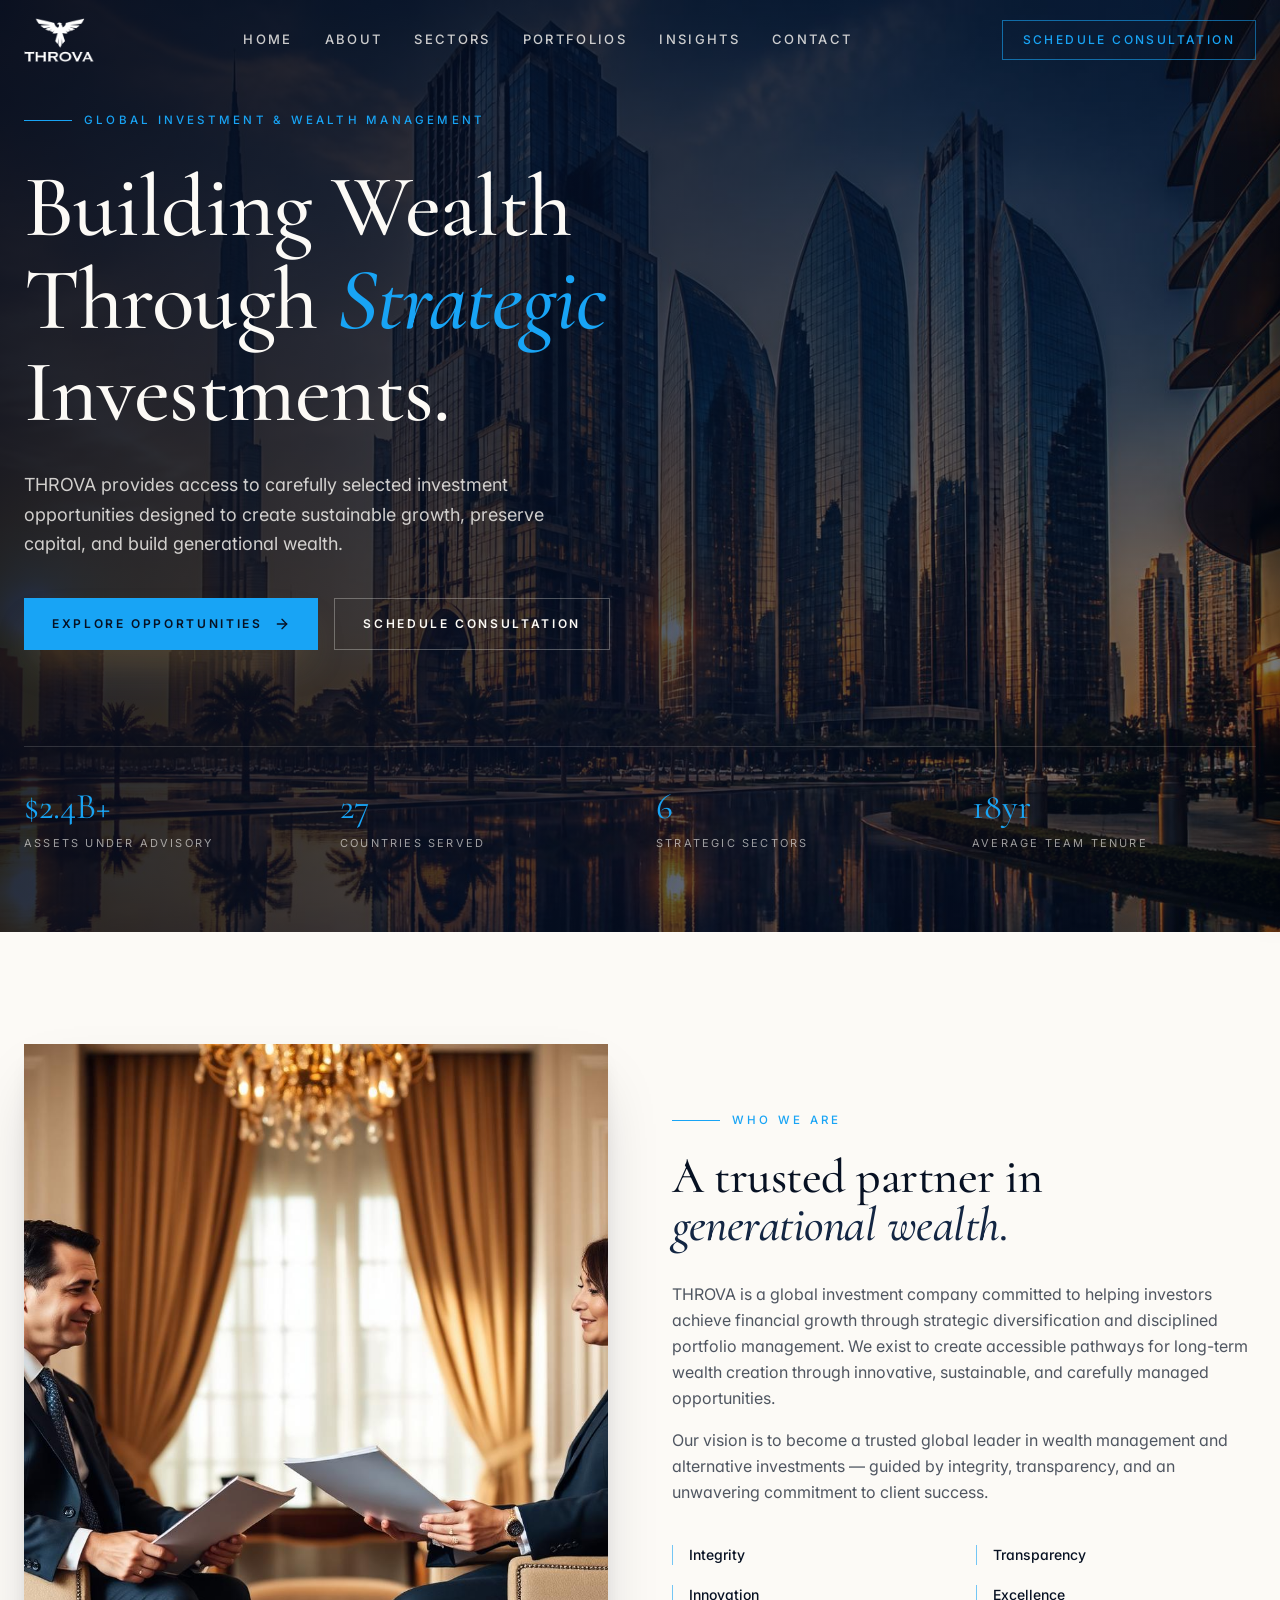
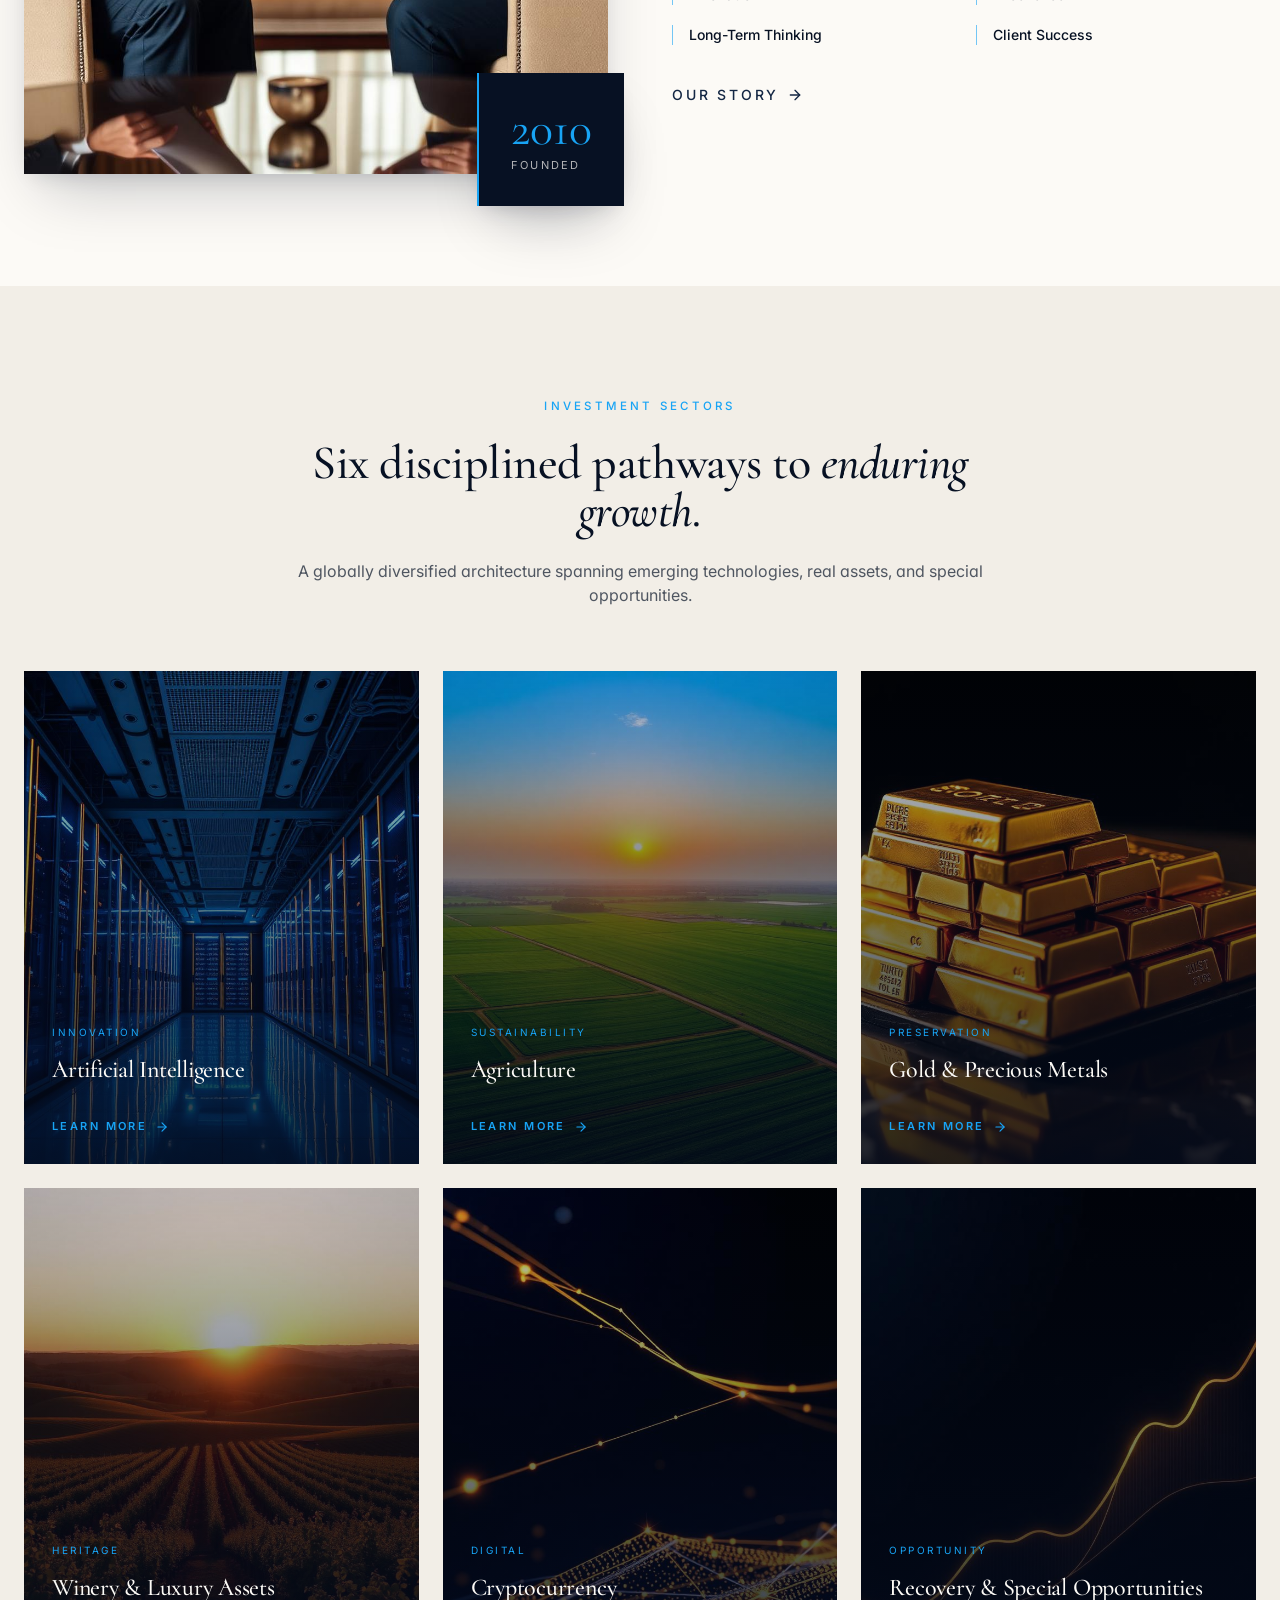
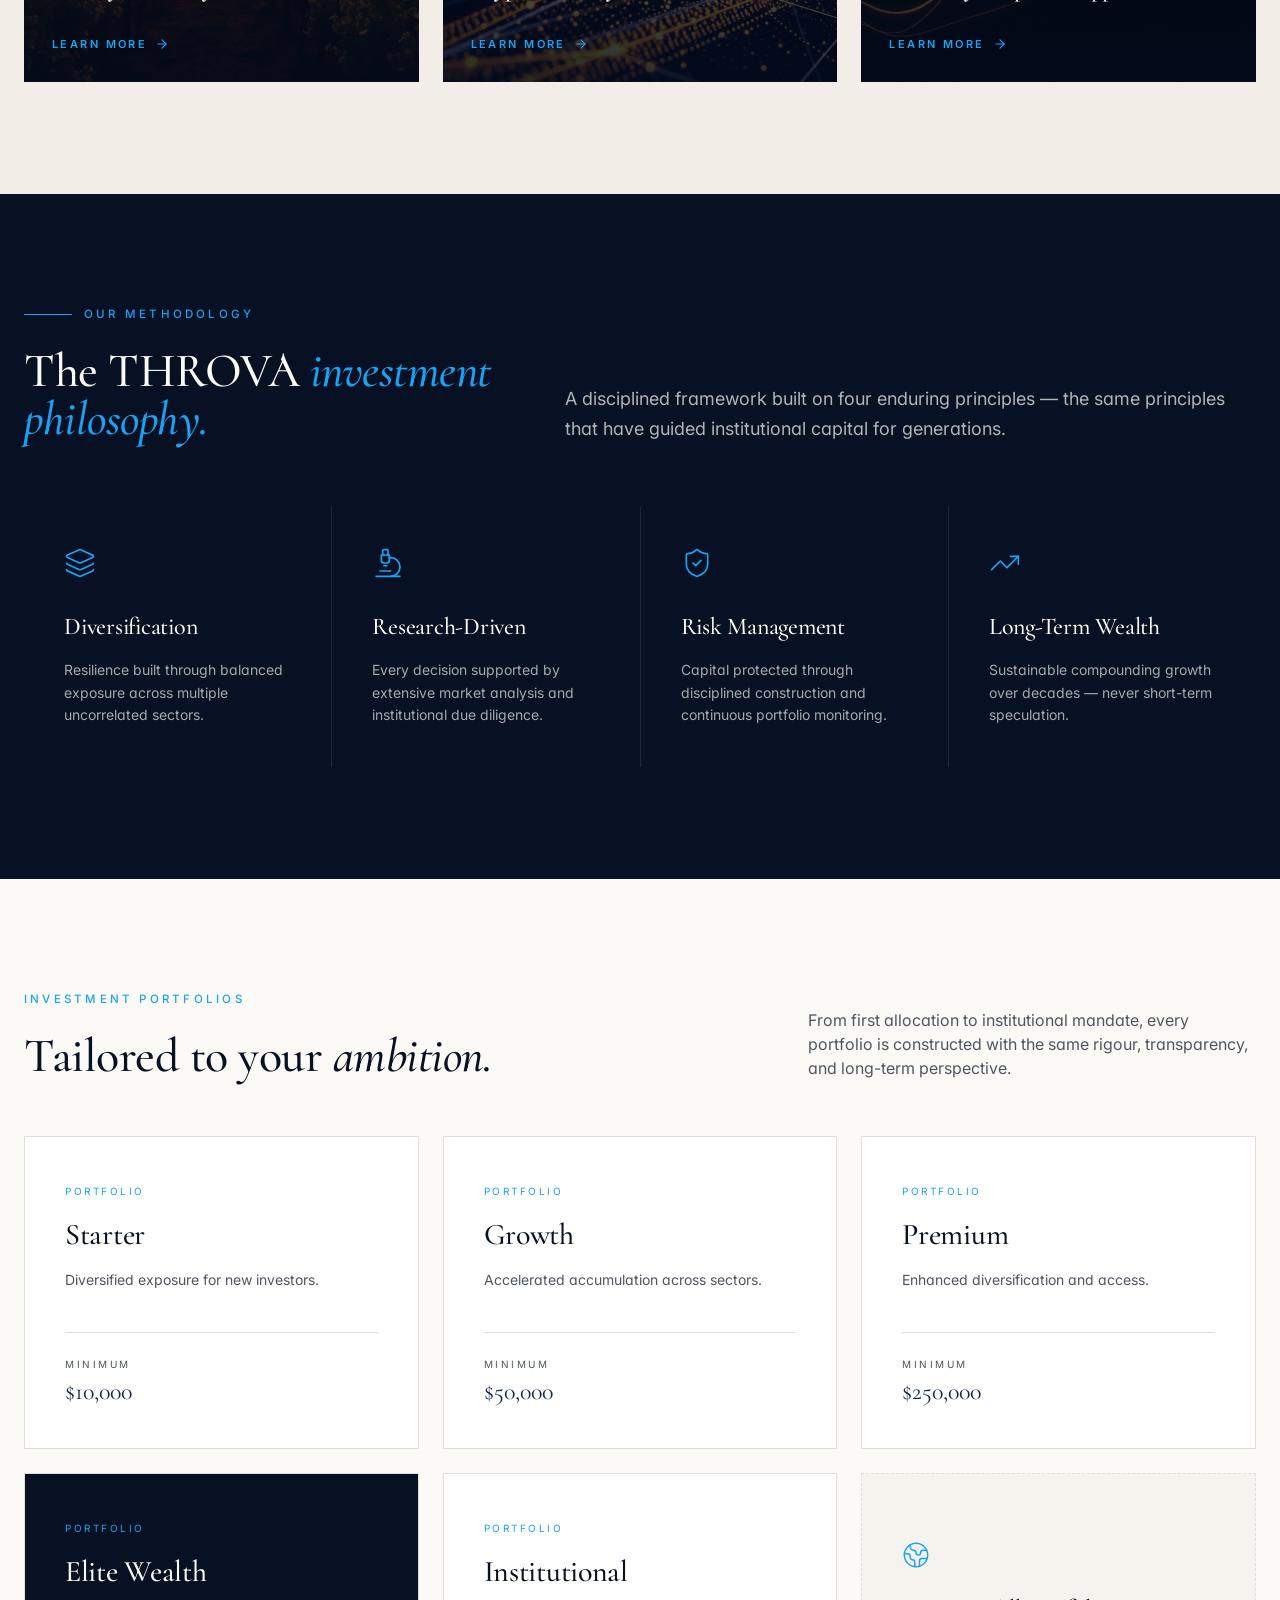
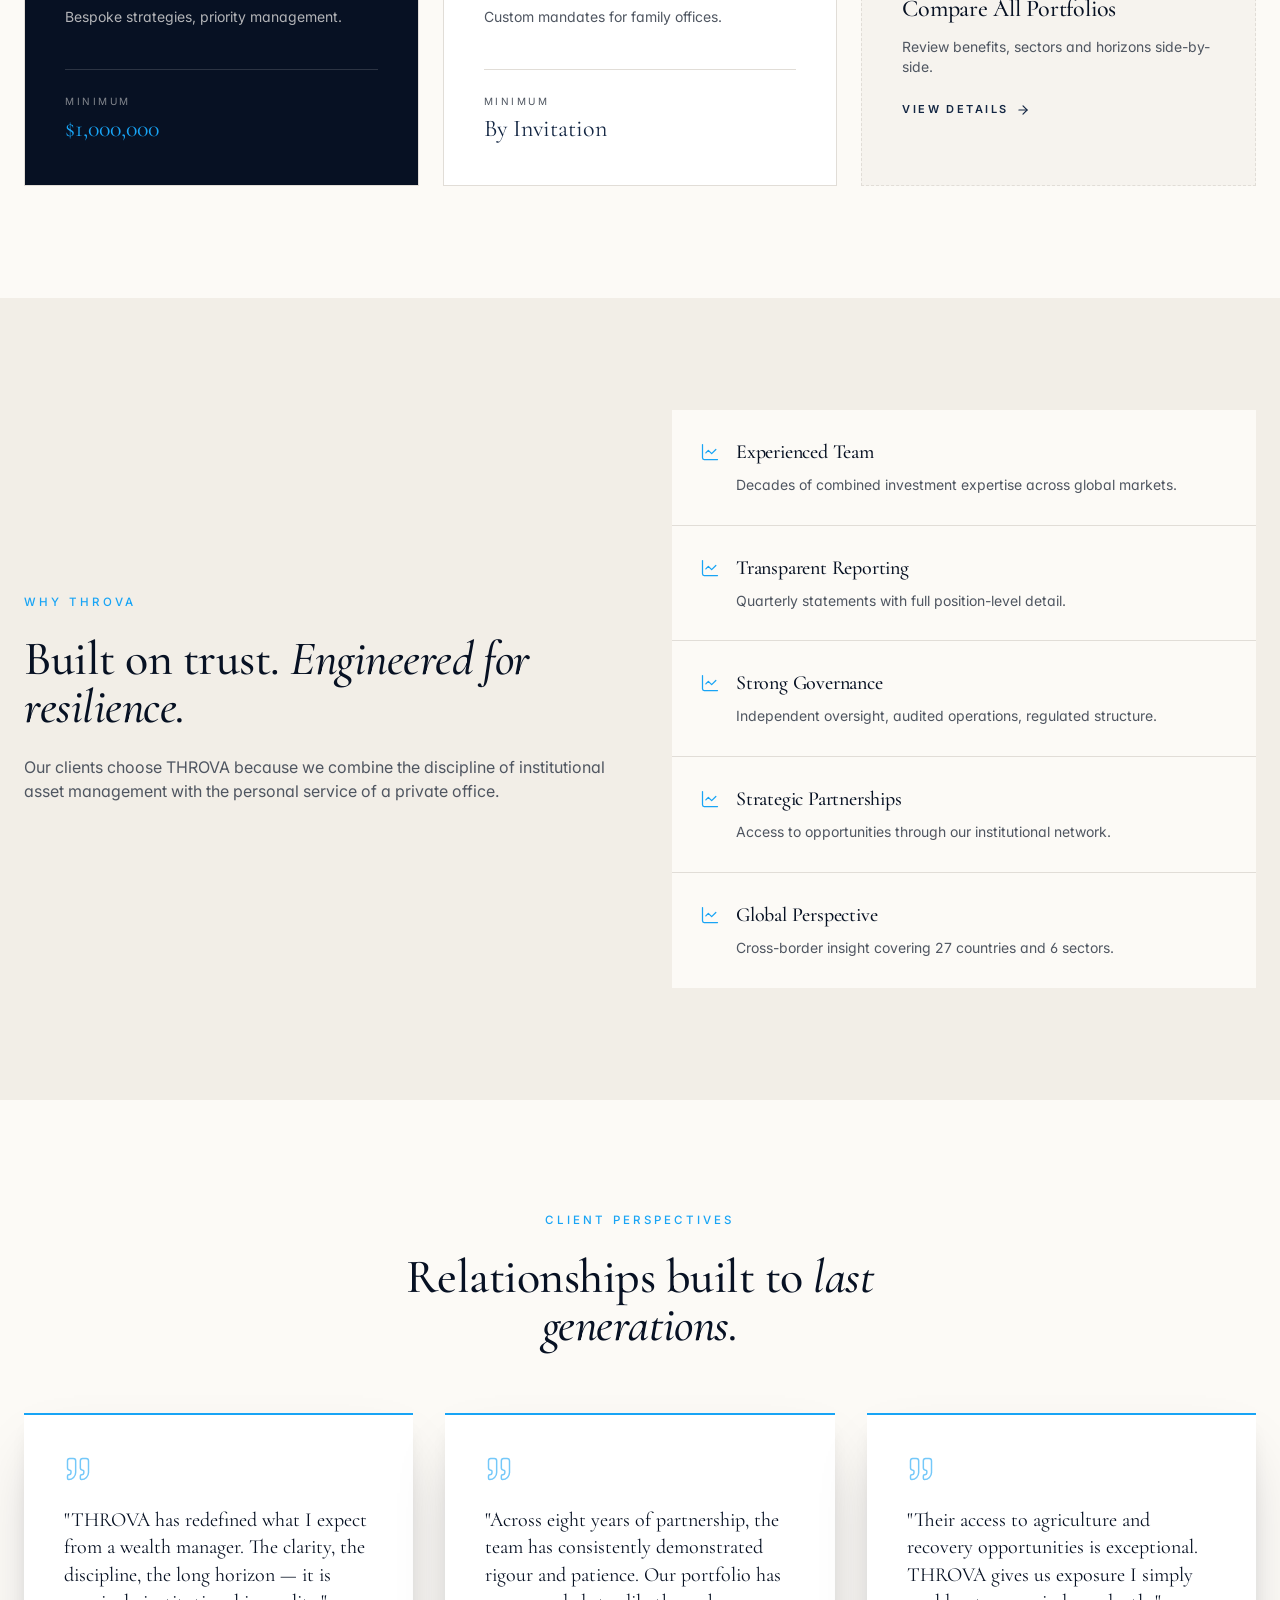
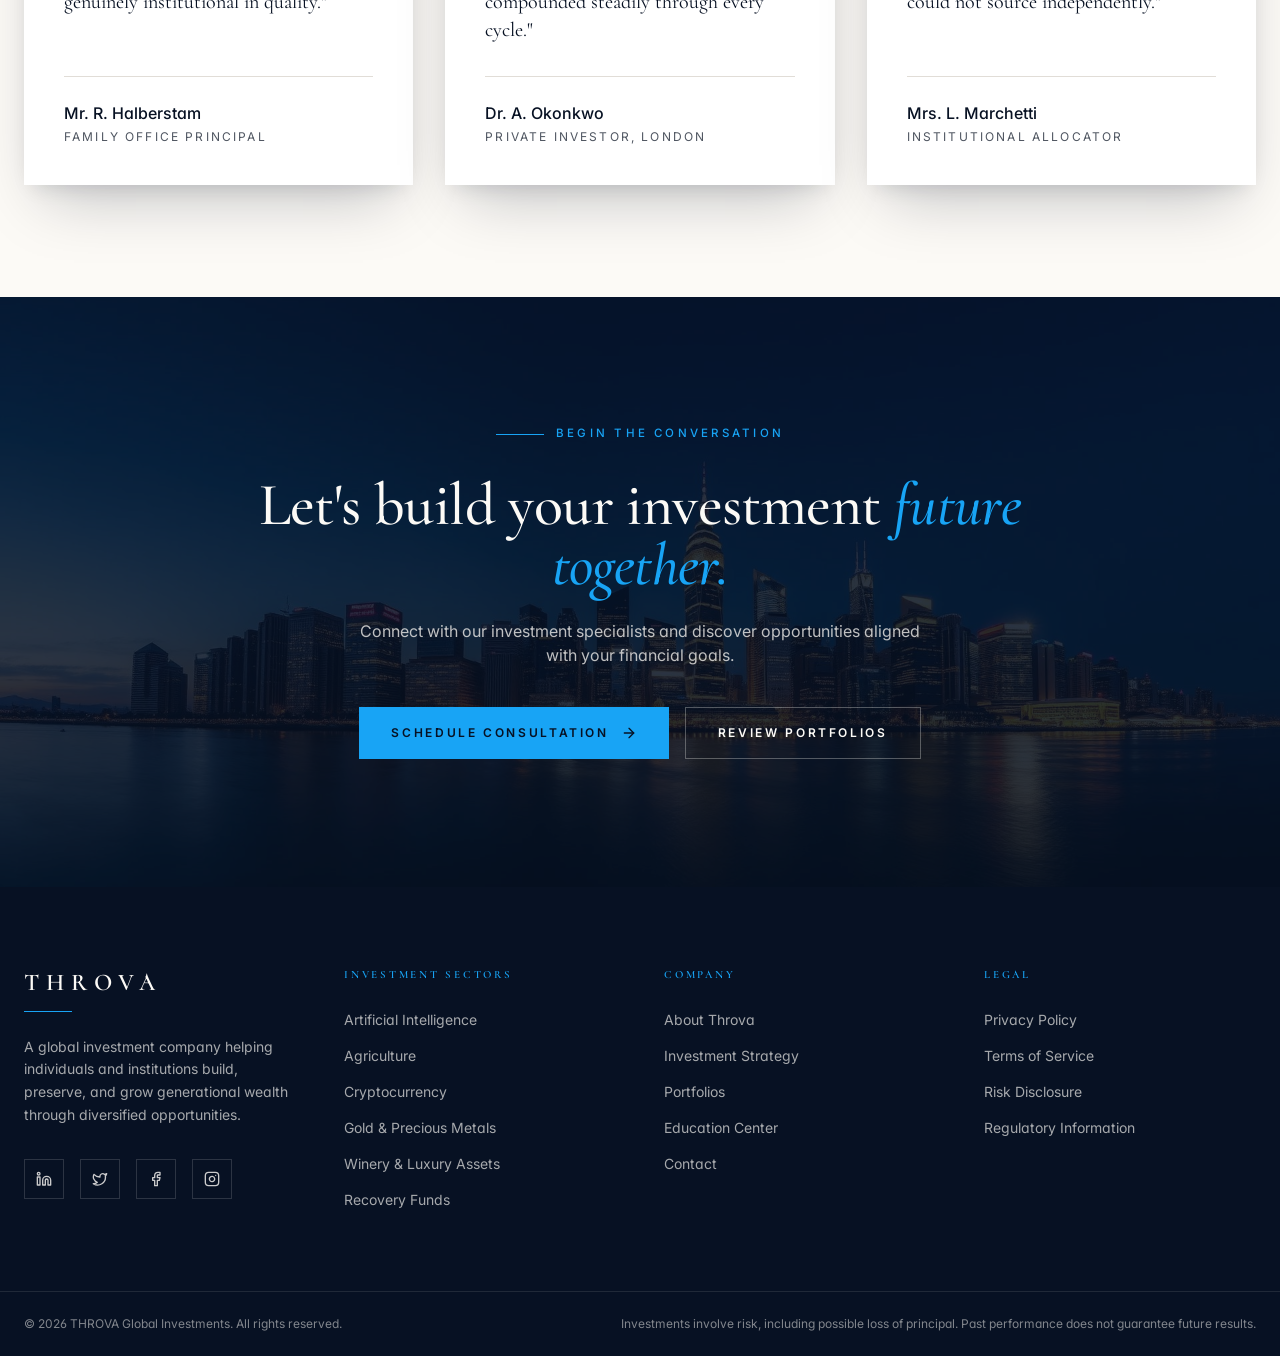
==== commit 683e8cde: "update" ====
--- a/index.html
+++ b/index.html
@@ -56,7 +56,7 @@
     </a>
   </div>
 </div>
-		<main class="flex-1"><section class="relative isolate flex min-h-screen items-center overflow-hidden"><img src="assets/hero-I_P7OrCj.jpg" alt="Global financial district at golden hour" class="absolute inset-0 -z-10 h-full w-full object-cover" width="1920" height="1280"/><div class="absolute inset-0 -z-10" style="background:linear-gradient(105deg, oklch(0.15 0.04 260 / 0.92) 0%, oklch(0.18 0.05 260 / 0.7) 50%, oklch(0.18 0.05 260 / 0.4) 100%)"></div><div class="container-luxury relative pt-28 pb-20"><div class="max-w-3xl animate-fade-up"><p class="eyebrow"><span class="gold-divider"></span>Global Investment &amp; Wealth Management</p><h1 class="mt-8 text-5xl leading-[1.05] text-ivory md:text-6xl lg:text-7xl xl:text-[5.5rem]">Building Wealth Through <em class="font-serif italic text-gold">Strategic</em> Investments.</h1><p class="mt-8 max-w-xl text-lg leading-relaxed text-ivory/80">THROVA provides access to carefully selected investment opportunities designed to create sustainable growth, preserve capital, and build generational wealth.</p><div class="mt-10 flex flex-wrap gap-4"><a href="sectors.html" class="group inline-flex items-center gap-3 bg-gold px-7 py-4 text-[12px] font-semibold uppercase tracking-[0.22em] text-navy-deep transition-all hover:bg-gold-soft shadow-gold">Explore Opportunities<svg xmlns="http://www.w3.org/2000/svg" width="16" height="16" viewBox="0 0 24 24" fill="none" stroke="currentColor" stroke-width="2" stroke-linecap="round" stroke-linejoin="round" class="lucide lucide-arrow-right transition-transform group-hover:translate-x-1" aria-hidden="true"><path d="M5 12h14"></path><path d="m12 5 7 7-7 7"></path></svg></a><a href="contact.html" class="inline-flex items-center gap-3 border border-ivory/30 bg-transparent px-7 py-4 text-[12px] font-semibold uppercase tracking-[0.22em] text-ivory transition-all hover:border-gold hover:text-gold">Schedule Consultation</a></div></div><div class="mt-24 grid grid-cols-2 gap-x-8 gap-y-8 border-t border-ivory/15 pt-10 md:grid-cols-4"><div><div class="font-serif text-3xl text-gold md:text-4xl">$2.4B+</div><div class="mt-2 text-[11px] uppercase tracking-[0.2em] text-ivory/60">Assets Under Advisory</div></div><div><div class="font-serif text-3xl text-gold md:text-4xl">27</div><div class="mt-2 text-[11px] uppercase tracking-[0.2em] text-ivory/60">Countries Served</div></div><div><div class="font-serif text-3xl text-gold md:text-4xl">6</div><div class="mt-2 text-[11px] uppercase tracking-[0.2em] text-ivory/60">Strategic Sectors</div></div><div><div class="font-serif text-3xl text-gold md:text-4xl">18yr</div><div class="mt-2 text-[11px] uppercase tracking-[0.2em] text-ivory/60">Average Team Tenure</div></div></div></div></section><section class="bg-background py-28"><div class="container-luxury grid gap-16 lg:grid-cols-2 lg:items-center"><div class="relative"><img src="assets/about-DOCqalLD.jpg" alt="Wealth management consultation" loading="lazy" width="1600" height="1100" class="aspect-[4/5] w-full object-cover shadow-luxury"/><div class="absolute -bottom-8 -right-4 hidden border-l-2 border-gold bg-navy-deep p-8 text-ivory shadow-luxury md:block"><div class="font-serif text-5xl text-gold">2010</div><div class="mt-1 text-[11px] uppercase tracking-[0.2em] text-ivory/70">Founded</div></div></div><div><p class="eyebrow"><span class="gold-divider"></span>Who We Are</p><h2 class="mt-6 text-4xl text-foreground md:text-5xl">A trusted partner in <em class="italic text-navy">generational wealth.</em></h2><p class="mt-8 text-base leading-relaxed text-muted-foreground">THROVA is a global investment company committed to helping investors achieve financial growth through strategic diversification and disciplined portfolio management. We exist to create accessible pathways for long-term wealth creation through innovative, sustainable, and carefully managed opportunities.</p><p class="mt-4 text-base leading-relaxed text-muted-foreground">Our vision is to become a trusted global leader in wealth management and alternative investments — guided by integrity, transparency, and an unwavering commitment to client success.</p><div class="mt-10 grid grid-cols-2 gap-x-6 gap-y-5"><div class="flex items-center gap-3 border-l border-gold/60 pl-4"><span class="text-sm font-medium text-foreground">Integrity</span></div><div class="flex items-center gap-3 border-l border-gold/60 pl-4"><span class="text-sm font-medium text-foreground">Transparency</span></div><div class="flex items-center gap-3 border-l border-gold/60 pl-4"><span class="text-sm font-medium text-foreground">Innovation</span></div><div class="flex items-center gap-3 border-l border-gold/60 pl-4"><span class="text-sm font-medium text-foreground">Excellence</span></div><div class="flex items-center gap-3 border-l border-gold/60 pl-4"><span class="text-sm font-medium text-foreground">Long-Term Thinking</span></div><div class="flex items-center gap-3 border-l border-gold/60 pl-4"><span class="text-sm font-medium text-foreground">Client Success</span></div></div><a href="about.html" class="mt-10 inline-flex items-center gap-2 text-sm font-medium uppercase tracking-[0.2em] text-navy hover:text-gold">Our Story <svg xmlns="http://www.w3.org/2000/svg" width="16" height="16" viewBox="0 0 24 24" fill="none" stroke="currentColor" stroke-width="2" stroke-linecap="round" stroke-linejoin="round" class="lucide lucide-arrow-right" aria-hidden="true"><path d="M5 12h14"></path><path d="m12 5 7 7-7 7"></path></svg></a></div></div></section><section id="sectors" class="bg-secondary py-28"><div class="container-luxury"><div class="mx-auto max-w-3xl text-center"><p class="eyebrow">Investment Sectors</p><h2 class="mt-6 text-4xl text-foreground md:text-5xl">Six disciplined pathways to <em class="italic">enduring growth.</em></h2><p class="mt-6 text-muted-foreground">A globally diversified architecture spanning emerging technologies, real assets, and special opportunities.</p></div><div class="mt-16 grid gap-6 md:grid-cols-2 lg:grid-cols-3"><article class="group relative isolate overflow-hidden bg-navy-deep text-ivory"><div class="relative aspect-[4/5] overflow-hidden"><img src="assets/ai-CGJpPfYd.jpg" alt="Artificial Intelligence" loading="lazy" class="h-full w-full object-cover transition-transform duration-700 group-hover:scale-105"/><div class="absolute inset-0" style="background:var(--gradient-overlay)"></div></div><div class="absolute inset-x-0 bottom-0 p-7"><span class="text-[10px] uppercase tracking-[0.25em] text-gold">Innovation</span><h3 class="mt-3 font-serif text-2xl text-ivory">Artificial Intelligence</h3><p class="mt-3 max-h-0 overflow-hidden text-sm leading-relaxed text-ivory/85 opacity-0 transition-all duration-500 group-hover:max-h-40 group-hover:opacity-100">Investing in emerging AI technologies, automation, and machine learning infrastructure that will define the next era.</p><a href="sectors.html" class="mt-5 inline-flex items-center gap-2 text-[11px] font-semibold uppercase tracking-[0.22em] text-gold">Learn More <svg xmlns="http://www.w3.org/2000/svg" width="14" height="14" viewBox="0 0 24 24" fill="none" stroke="currentColor" stroke-width="2" stroke-linecap="round" stroke-linejoin="round" class="lucide lucide-arrow-right" aria-hidden="true"><path d="M5 12h14"></path><path d="m12 5 7 7-7 7"></path></svg></a></div></article><article class="group relative isolate overflow-hidden bg-navy-deep text-ivory"><div class="relative aspect-[4/5] overflow-hidden"><img src="assets/agri-uzlmYTkW.jpg" alt="Agriculture" loading="lazy" class="h-full w-full object-cover transition-transform duration-700 group-hover:scale-105"/><div class="absolute inset-0" style="background:var(--gradient-overlay)"></div></div><div class="absolute inset-x-0 bottom-0 p-7"><span class="text-[10px] uppercase tracking-[0.25em] text-gold">Sustainability</span><h3 class="mt-3 font-serif text-2xl text-ivory">Agriculture</h3><p class="mt-3 max-h-0 overflow-hidden text-sm leading-relaxed text-ivory/85 opacity-0 transition-all duration-500 group-hover:max-h-40 group-hover:opacity-100">Food production, agritech, sustainable farming, and agricultural development opportunities with global impact.</p><a href="sectors.html" class="mt-5 inline-flex items-center gap-2 text-[11px] font-semibold uppercase tracking-[0.22em] text-gold">Learn More <svg xmlns="http://www.w3.org/2000/svg" width="14" height="14" viewBox="0 0 24 24" fill="none" stroke="currentColor" stroke-width="2" stroke-linecap="round" stroke-linejoin="round" class="lucide lucide-arrow-right" aria-hidden="true"><path d="M5 12h14"></path><path d="m12 5 7 7-7 7"></path></svg></a></div></article><article class="group relative isolate overflow-hidden bg-navy-deep text-ivory"><div class="relative aspect-[4/5] overflow-hidden"><img src="assets/gold-CFgOLRAx.jpg" alt="Gold &amp; Precious Metals" loading="lazy" class="h-full w-full object-cover transition-transform duration-700 group-hover:scale-105"/><div class="absolute inset-0" style="background:var(--gradient-overlay)"></div></div><div class="absolute inset-x-0 bottom-0 p-7"><span class="text-[10px] uppercase tracking-[0.25em] text-gold">Preservation</span><h3 class="mt-3 font-serif text-2xl text-ivory">Gold &amp; Precious Metals</h3><p class="mt-3 max-h-0 overflow-hidden text-sm leading-relaxed text-ivory/85 opacity-0 transition-all duration-500 group-hover:max-h-40 group-hover:opacity-100">Capital preservation through gold and precious metals that provide stability during market uncertainty.</p><a href="sectors.html" class="mt-5 inline-flex items-center gap-2 text-[11px] font-semibold uppercase tracking-[0.22em] text-gold">Learn More <svg xmlns="http://www.w3.org/2000/svg" width="14" height="14" viewBox="0 0 24 24" fill="none" stroke="currentColor" stroke-width="2" stroke-linecap="round" stroke-linejoin="round" class="lucide lucide-arrow-right" aria-hidden="true"><path d="M5 12h14"></path><path d="m12 5 7 7-7 7"></path></svg></a></div></article><article class="group relative isolate overflow-hidden bg-navy-deep text-ivory"><div class="relative aspect-[4/5] overflow-hidden"><img src="assets/winery-CiPeINs7.jpg" alt="Winery &amp; Luxury Assets" loading="lazy" class="h-full w-full object-cover transition-transform duration-700 group-hover:scale-105"/><div class="absolute inset-0" style="background:var(--gradient-overlay)"></div></div><div class="absolute inset-x-0 bottom-0 p-7"><span class="text-[10px] uppercase tracking-[0.25em] text-gold">Heritage</span><h3 class="mt-3 font-serif text-2xl text-ivory">Winery &amp; Luxury Assets</h3><p class="mt-3 max-h-0 overflow-hidden text-sm leading-relaxed text-ivory/85 opacity-0 transition-all duration-500 group-hover:max-h-40 group-hover:opacity-100">Premium vineyards, wine production, and luxury alternative assets with long-term appreciation potential.</p><a href="sectors.html" class="mt-5 inline-flex items-center gap-2 text-[11px] font-semibold uppercase tracking-[0.22em] text-gold">Learn More <svg xmlns="http://www.w3.org/2000/svg" width="14" height="14" viewBox="0 0 24 24" fill="none" stroke="currentColor" stroke-width="2" stroke-linecap="round" stroke-linejoin="round" class="lucide lucide-arrow-right" aria-hidden="true"><path d="M5 12h14"></path><path d="m12 5 7 7-7 7"></path></svg></a></div></article><article class="group relative isolate overflow-hidden bg-navy-deep text-ivory"><div class="relative aspect-[4/5] overflow-hidden"><img src="assets/crypto-LBelQ0r8.jpg" alt="Cryptocurrency" loading="lazy" class="h-full w-full object-cover transition-transform duration-700 group-hover:scale-105"/><div class="absolute inset-0" style="background:var(--gradient-overlay)"></div></div><div class="absolute inset-x-0 bottom-0 p-7"><span class="text-[10px] uppercase tracking-[0.25em] text-gold">Digital</span><h3 class="mt-3 font-serif text-2xl text-ivory">Cryptocurrency</h3><p class="mt-3 max-h-0 overflow-hidden text-sm leading-relaxed text-ivory/85 opacity-0 transition-all duration-500 group-hover:max-h-40 group-hover:opacity-100">Disciplined exposure to digital assets and blockchain innovation through rigorous investment frameworks.</p><a href="sectors.html" class="mt-5 inline-flex items-center gap-2 text-[11px] font-semibold uppercase tracking-[0.22em] text-gold">Learn More <svg xmlns="http://www.w3.org/2000/svg" width="14" height="14" viewBox="0 0 24 24" fill="none" stroke="currentColor" stroke-width="2" stroke-linecap="round" stroke-linejoin="round" class="lucide lucide-arrow-right" aria-hidden="true"><path d="M5 12h14"></path><path d="m12 5 7 7-7 7"></path></svg></a></div></article><article class="group relative isolate overflow-hidden bg-navy-deep text-ivory"><div class="relative aspect-[4/5] overflow-hidden"><img src="assets/recovery-BUNqHwwu.jpg" alt="Recovery &amp; Special Opportunities" loading="lazy" class="h-full w-full object-cover transition-transform duration-700 group-hover:scale-105"/><div class="absolute inset-0" style="background:var(--gradient-overlay)"></div></div><div class="absolute inset-x-0 bottom-0 p-7"><span class="text-[10px] uppercase tracking-[0.25em] text-gold">Opportunity</span><h3 class="mt-3 font-serif text-2xl text-ivory">Recovery &amp; Special Opportunities</h3><p class="mt-3 max-h-0 overflow-hidden text-sm leading-relaxed text-ivory/85 opacity-0 transition-all duration-500 group-hover:max-h-40 group-hover:opacity-100">Undervalued opportunities, distressed assets, and unique situations capable of generating attractive returns.</p><a href="sectors.html" class="mt-5 inline-flex items-center gap-2 text-[11px] font-semibold uppercase tracking-[0.22em] text-gold">Learn More <svg xmlns="http://www.w3.org/2000/svg" width="14" height="14" viewBox="0 0 24 24" fill="none" stroke="currentColor" stroke-width="2" stroke-linecap="round" stroke-linejoin="round" class="lucide lucide-arrow-right" aria-hidden="true"><path d="M5 12h14"></path><path d="m12 5 7 7-7 7"></path></svg></a></div></article></div></div></section><section class="bg-navy-deep py-28 text-ivory"><div class="container-luxury"><div class="grid gap-12 lg:grid-cols-[1fr_1.4fr] lg:items-end"><div><p class="eyebrow"><span class="gold-divider"></span>Our Methodology</p><h2 class="mt-6 text-4xl text-ivory md:text-5xl">The THROVA <em class="italic text-gold">investment philosophy.</em></h2></div><p class="text-ivory/70 lg:text-lg lg:leading-relaxed">A disciplined framework built on four enduring principles — the same principles that have guided institutional capital for generations.</p></div><div class="mt-16 grid gap-px bg-ivory/10 md:grid-cols-2 lg:grid-cols-4"><div class="group bg-navy-deep p-10 transition-colors hover:bg-navy"><svg xmlns="http://www.w3.org/2000/svg" width="32" height="32" viewBox="0 0 24 24" fill="none" stroke="currentColor" stroke-width="1.25" stroke-linecap="round" stroke-linejoin="round" class="lucide lucide-layers text-gold" aria-hidden="true"><path d="M12.83 2.18a2 2 0 0 0-1.66 0L2.6 6.08a1 1 0 0 0 0 1.83l8.58 3.91a2 2 0 0 0 1.66 0l8.58-3.9a1 1 0 0 0 0-1.83z"></path><path d="M2 12a1 1 0 0 0 .58.91l8.6 3.91a2 2 0 0 0 1.65 0l8.58-3.9A1 1 0 0 0 22 12"></path><path d="M2 17a1 1 0 0 0 .58.91l8.6 3.91a2 2 0 0 0 1.65 0l8.58-3.9A1 1 0 0 0 22 17"></path></svg><h3 class="mt-8 font-serif text-2xl text-ivory">Diversification</h3><p class="mt-4 text-sm leading-relaxed text-ivory/65">Resilience built through balanced exposure across multiple uncorrelated sectors.</p></div><div class="group bg-navy-deep p-10 transition-colors hover:bg-navy"><svg xmlns="http://www.w3.org/2000/svg" width="32" height="32" viewBox="0 0 24 24" fill="none" stroke="currentColor" stroke-width="1.25" stroke-linecap="round" stroke-linejoin="round" class="lucide lucide-microscope text-gold" aria-hidden="true"><path d="M6 18h8"></path><path d="M3 22h18"></path><path d="M14 22a7 7 0 1 0 0-14h-1"></path><path d="M9 14h2"></path><path d="M9 12a2 2 0 0 1-2-2V6h6v4a2 2 0 0 1-2 2Z"></path><path d="M12 6V3a1 1 0 0 0-1-1H9a1 1 0 0 0-1 1v3"></path></svg><h3 class="mt-8 font-serif text-2xl text-ivory">Research-Driven</h3><p class="mt-4 text-sm leading-relaxed text-ivory/65">Every decision supported by extensive market analysis and institutional due diligence.</p></div><div class="group bg-navy-deep p-10 transition-colors hover:bg-navy"><svg xmlns="http://www.w3.org/2000/svg" width="32" height="32" viewBox="0 0 24 24" fill="none" stroke="currentColor" stroke-width="1.25" stroke-linecap="round" stroke-linejoin="round" class="lucide lucide-shield-check text-gold" aria-hidden="true"><path d="M20 13c0 5-3.5 7.5-7.66 8.95a1 1 0 0 1-.67-.01C7.5 20.5 4 18 4 13V6a1 1 0 0 1 1-1c2 0 4.5-1.2 6.24-2.72a1.17 1.17 0 0 1 1.52 0C14.51 3.81 17 5 19 5a1 1 0 0 1 1 1z"></path><path d="m9 12 2 2 4-4"></path></svg><h3 class="mt-8 font-serif text-2xl text-ivory">Risk Management</h3><p class="mt-4 text-sm leading-relaxed text-ivory/65">Capital protected through disciplined construction and continuous portfolio monitoring.</p></div><div class="group bg-navy-deep p-10 transition-colors hover:bg-navy"><svg xmlns="http://www.w3.org/2000/svg" width="32" height="32" viewBox="0 0 24 24" fill="none" stroke="currentColor" stroke-width="1.25" stroke-linecap="round" stroke-linejoin="round" class="lucide lucide-trending-up text-gold" aria-hidden="true"><path d="M16 7h6v6"></path><path d="m22 7-8.5 8.5-5-5L2 17"></path></svg><h3 class="mt-8 font-serif text-2xl text-ivory">Long-Term Wealth</h3><p class="mt-4 text-sm leading-relaxed text-ivory/65">Sustainable compounding growth over decades — never short-term speculation.</p></div></div></div></section><section class="bg-background py-28"><div class="container-luxury"><div class="flex flex-col items-start justify-between gap-6 md:flex-row md:items-end"><div class="max-w-xl"><p class="eyebrow">Investment Portfolios</p><h2 class="mt-6 text-4xl text-foreground md:text-5xl">Tailored to your <em class="italic">ambition.</em></h2></div><p class="max-w-md text-muted-foreground">From first allocation to institutional mandate, every portfolio is constructed with the same rigour, transparency, and long-term perspective.</p></div><div class="mt-14 grid gap-6 md:grid-cols-2 lg:grid-cols-3"><a href="packages.html" class="group relative flex flex-col justify-between border border-border bg-card p-10 transition-all hover:border-gold hover:-translate-y-1 "><div><span class="text-[10px] uppercase tracking-[0.25em] text-gold">Portfolio</span><h3 class="mt-4 font-serif text-3xl text-foreground">Starter</h3><p class="mt-4 text-sm leading-relaxed text-muted-foreground">Diversified exposure for new investors.</p></div><div class="mt-10 border-t pt-6 border-border"><div class="text-[10px] uppercase tracking-[0.25em] text-muted-foreground">Minimum</div><div class="mt-1 font-serif text-2xl text-navy">$10,000</div></div></a><a href="packages.html" class="group relative flex flex-col justify-between border border-border bg-card p-10 transition-all hover:border-gold hover:-translate-y-1 "><div><span class="text-[10px] uppercase tracking-[0.25em] text-gold">Portfolio</span><h3 class="mt-4 font-serif text-3xl text-foreground">Growth</h3><p class="mt-4 text-sm leading-relaxed text-muted-foreground">Accelerated accumulation across sectors.</p></div><div class="mt-10 border-t pt-6 border-border"><div class="text-[10px] uppercase tracking-[0.25em] text-muted-foreground">Minimum</div><div class="mt-1 font-serif text-2xl text-navy">$50,000</div></div></a><a href="packages.html" class="group relative flex flex-col justify-between border border-border bg-card p-10 transition-all hover:border-gold hover:-translate-y-1 "><div><span class="text-[10px] uppercase tracking-[0.25em] text-gold">Portfolio</span><h3 class="mt-4 font-serif text-3xl text-foreground">Premium</h3><p class="mt-4 text-sm leading-relaxed text-muted-foreground">Enhanced diversification and access.</p></div><div class="mt-10 border-t pt-6 border-border"><div class="text-[10px] uppercase tracking-[0.25em] text-muted-foreground">Minimum</div><div class="mt-1 font-serif text-2xl text-navy">$250,000</div></div></a><a href="packages.html" class="group relative flex flex-col justify-between border border-border bg-card p-10 transition-all hover:border-gold hover:-translate-y-1 lg:bg-navy-deep lg:text-ivory"><div><span class="text-[10px] uppercase tracking-[0.25em] text-gold">Portfolio</span><h3 class="mt-4 font-serif text-3xl lg:text-ivory">Elite Wealth</h3><p class="mt-4 text-sm leading-relaxed lg:text-ivory/70">Bespoke strategies, priority management.</p></div><div class="mt-10 border-t pt-6 border-ivory/15"><div class="text-[10px] uppercase tracking-[0.25em] lg:text-ivory/50">Minimum</div><div class="mt-1 font-serif text-2xl lg:text-gold">$1,000,000</div></div></a><a href="packages.html" class="group relative flex flex-col justify-between border border-border bg-card p-10 transition-all hover:border-gold hover:-translate-y-1 "><div><span class="text-[10px] uppercase tracking-[0.25em] text-gold">Portfolio</span><h3 class="mt-4 font-serif text-3xl text-foreground">Institutional</h3><p class="mt-4 text-sm leading-relaxed text-muted-foreground">Custom mandates for family offices.</p></div><div class="mt-10 border-t pt-6 border-border"><div class="text-[10px] uppercase tracking-[0.25em] text-muted-foreground">Minimum</div><div class="mt-1 font-serif text-2xl text-navy">By Invitation</div></div></a><a href="packages.html" class="group flex flex-col items-start justify-center border border-dashed border-border bg-secondary/50 p-10 transition-all hover:border-gold"><svg xmlns="http://www.w3.org/2000/svg" width="28" height="28" viewBox="0 0 24 24" fill="none" stroke="currentColor" stroke-width="1.25" stroke-linecap="round" stroke-linejoin="round" class="lucide lucide-earth text-gold" aria-hidden="true"><path d="M21.54 15H17a2 2 0 0 0-2 2v4.54"></path><path d="M7 3.34V5a3 3 0 0 0 3 3a2 2 0 0 1 2 2c0 1.1.9 2 2 2a2 2 0 0 0 2-2c0-1.1.9-2 2-2h3.17"></path><path d="M11 21.95V18a2 2 0 0 0-2-2a2 2 0 0 1-2-2v-1a2 2 0 0 0-2-2H2.05"></path><circle cx="12" cy="12" r="10"></circle></svg><h3 class="mt-6 font-serif text-2xl text-foreground">Compare All Portfolios</h3><p class="mt-3 text-sm text-muted-foreground">Review benefits, sectors and horizons side-by-side.</p><span class="mt-6 inline-flex items-center gap-2 text-[11px] font-semibold uppercase tracking-[0.22em] text-navy group-hover:text-gold">View Details <svg xmlns="http://www.w3.org/2000/svg" width="14" height="14" viewBox="0 0 24 24" fill="none" stroke="currentColor" stroke-width="2" stroke-linecap="round" stroke-linejoin="round" class="lucide lucide-arrow-right" aria-hidden="true"><path d="M5 12h14"></path><path d="m12 5 7 7-7 7"></path></svg></span></a></div></div></section><section class="bg-secondary py-28"><div class="container-luxury grid gap-16 lg:grid-cols-2 lg:items-center"><div><p class="eyebrow">Why THROVA</p><h2 class="mt-6 text-4xl text-foreground md:text-5xl">Built on trust. <em class="italic">Engineered for resilience.</em></h2><p class="mt-6 text-muted-foreground">Our clients choose THROVA because we combine the discipline of institutional asset management with the personal service of a private office.</p></div><div class="grid gap-px bg-border"><div class="bg-background p-7"><div class="flex items-start gap-4"><svg xmlns="http://www.w3.org/2000/svg" width="20" height="20" viewBox="0 0 24 24" fill="none" stroke="currentColor" stroke-width="1.5" stroke-linecap="round" stroke-linejoin="round" class="lucide lucide-chart-line mt-1 shrink-0 text-gold" aria-hidden="true"><path d="M3 3v16a2 2 0 0 0 2 2h16"></path><path d="m19 9-5 5-4-4-3 3"></path></svg><div class="min-w-0"><h4 class="font-serif text-xl text-foreground">Experienced Team</h4><p class="mt-2 text-sm leading-relaxed text-muted-foreground">Decades of combined investment expertise across global markets.</p></div></div></div><div class="bg-background p-7"><div class="flex items-start gap-4"><svg xmlns="http://www.w3.org/2000/svg" width="20" height="20" viewBox="0 0 24 24" fill="none" stroke="currentColor" stroke-width="1.5" stroke-linecap="round" stroke-linejoin="round" class="lucide lucide-chart-line mt-1 shrink-0 text-gold" aria-hidden="true"><path d="M3 3v16a2 2 0 0 0 2 2h16"></path><path d="m19 9-5 5-4-4-3 3"></path></svg><div class="min-w-0"><h4 class="font-serif text-xl text-foreground">Transparent Reporting</h4><p class="mt-2 text-sm leading-relaxed text-muted-foreground">Quarterly statements with full position-level detail.</p></div></div></div><div class="bg-background p-7"><div class="flex items-start gap-4"><svg xmlns="http://www.w3.org/2000/svg" width="20" height="20" viewBox="0 0 24 24" fill="none" stroke="currentColor" stroke-width="1.5" stroke-linecap="round" stroke-linejoin="round" class="lucide lucide-chart-line mt-1 shrink-0 text-gold" aria-hidden="true"><path d="M3 3v16a2 2 0 0 0 2 2h16"></path><path d="m19 9-5 5-4-4-3 3"></path></svg><div class="min-w-0"><h4 class="font-serif text-xl text-foreground">Strong Governance</h4><p class="mt-2 text-sm leading-relaxed text-muted-foreground">Independent oversight, audited operations, regulated structure.</p></div></div></div><div class="bg-background p-7"><div class="flex items-start gap-4"><svg xmlns="http://www.w3.org/2000/svg" width="20" height="20" viewBox="0 0 24 24" fill="none" stroke="currentColor" stroke-width="1.5" stroke-linecap="round" stroke-linejoin="round" class="lucide lucide-chart-line mt-1 shrink-0 text-gold" aria-hidden="true"><path d="M3 3v16a2 2 0 0 0 2 2h16"></path><path d="m19 9-5 5-4-4-3 3"></path></svg><div class="min-w-0"><h4 class="font-serif text-xl text-foreground">Strategic Partnerships</h4><p class="mt-2 text-sm leading-relaxed text-muted-foreground">Access to opportunities through our institutional network.</p></div></div></div><div class="bg-background p-7"><div class="flex items-start gap-4"><svg xmlns="http://www.w3.org/2000/svg" width="20" height="20" viewBox="0 0 24 24" fill="none" stroke="currentColor" stroke-width="1.5" stroke-linecap="round" stroke-linejoin="round" class="lucide lucide-chart-line mt-1 shrink-0 text-gold" aria-hidden="true"><path d="M3 3v16a2 2 0 0 0 2 2h16"></path><path d="m19 9-5 5-4-4-3 3"></path></svg><div class="min-w-0"><h4 class="font-serif text-xl text-foreground">Global Perspective</h4><p class="mt-2 text-sm leading-relaxed text-muted-foreground">Cross-border insight covering 27 countries and 6 sectors.</p></div></div></div></div></div></section><section class="bg-background py-28"><div class="container-luxury"><div class="mx-auto max-w-2xl text-center"><p class="eyebrow">Client Perspectives</p><h2 class="mt-6 text-4xl text-foreground md:text-5xl">Relationships built to <em class="italic">last generations.</em></h2></div><div class="mt-16 grid gap-8 md:grid-cols-3"><figure class="flex flex-col justify-between border-t-2 border-gold bg-card p-10 shadow-luxury"><div><svg xmlns="http://www.w3.org/2000/svg" width="28" height="28" viewBox="0 0 24 24" fill="none" stroke="currentColor" stroke-width="1.25" stroke-linecap="round" stroke-linejoin="round" class="lucide lucide-quote text-gold/60" aria-hidden="true"><path d="M16 3a2 2 0 0 0-2 2v6a2 2 0 0 0 2 2 1 1 0 0 1 1 1v1a2 2 0 0 1-2 2 1 1 0 0 0-1 1v2a1 1 0 0 0 1 1 6 6 0 0 0 6-6V5a2 2 0 0 0-2-2z"></path><path d="M5 3a2 2 0 0 0-2 2v6a2 2 0 0 0 2 2 1 1 0 0 1 1 1v1a2 2 0 0 1-2 2 1 1 0 0 0-1 1v2a1 1 0 0 0 1 1 6 6 0 0 0 6-6V5a2 2 0 0 0-2-2z"></path></svg><blockquote class="mt-6 font-serif text-xl leading-snug text-foreground">&quot;<!-- -->THROVA has redefined what I expect from a wealth manager. The clarity, the discipline, the long horizon — it is genuinely institutional in quality.<!-- -->&quot;</blockquote></div><figcaption class="mt-8 border-t border-border pt-6"><div class="font-medium text-foreground">Mr. R. Halberstam</div><div class="mt-1 text-xs uppercase tracking-[0.18em] text-muted-foreground">Family Office Principal</div></figcaption></figure><figure class="flex flex-col justify-between border-t-2 border-gold bg-card p-10 shadow-luxury"><div><svg xmlns="http://www.w3.org/2000/svg" width="28" height="28" viewBox="0 0 24 24" fill="none" stroke="currentColor" stroke-width="1.25" stroke-linecap="round" stroke-linejoin="round" class="lucide lucide-quote text-gold/60" aria-hidden="true"><path d="M16 3a2 2 0 0 0-2 2v6a2 2 0 0 0 2 2 1 1 0 0 1 1 1v1a2 2 0 0 1-2 2 1 1 0 0 0-1 1v2a1 1 0 0 0 1 1 6 6 0 0 0 6-6V5a2 2 0 0 0-2-2z"></path><path d="M5 3a2 2 0 0 0-2 2v6a2 2 0 0 0 2 2 1 1 0 0 1 1 1v1a2 2 0 0 1-2 2 1 1 0 0 0-1 1v2a1 1 0 0 0 1 1 6 6 0 0 0 6-6V5a2 2 0 0 0-2-2z"></path></svg><blockquote class="mt-6 font-serif text-xl leading-snug text-foreground">&quot;<!-- -->Across eight years of partnership, the team has consistently demonstrated rigour and patience. Our portfolio has compounded steadily through every cycle.<!-- -->&quot;</blockquote></div><figcaption class="mt-8 border-t border-border pt-6"><div class="font-medium text-foreground">Dr. A. Okonkwo</div><div class="mt-1 text-xs uppercase tracking-[0.18em] text-muted-foreground">Private Investor, London</div></figcaption></figure><figure class="flex flex-col justify-between border-t-2 border-gold bg-card p-10 shadow-luxury"><div><svg xmlns="http://www.w3.org/2000/svg" width="28" height="28" viewBox="0 0 24 24" fill="none" stroke="currentColor" stroke-width="1.25" stroke-linecap="round" stroke-linejoin="round" class="lucide lucide-quote text-gold/60" aria-hidden="true"><path d="M16 3a2 2 0 0 0-2 2v6a2 2 0 0 0 2 2 1 1 0 0 1 1 1v1a2 2 0 0 1-2 2 1 1 0 0 0-1 1v2a1 1 0 0 0 1 1 6 6 0 0 0 6-6V5a2 2 0 0 0-2-2z"></path><path d="M5 3a2 2 0 0 0-2 2v6a2 2 0 0 0 2 2 1 1 0 0 1 1 1v1a2 2 0 0 1-2 2 1 1 0 0 0-1 1v2a1 1 0 0 0 1 1 6 6 0 0 0 6-6V5a2 2 0 0 0-2-2z"></path></svg><blockquote class="mt-6 font-serif text-xl leading-snug text-foreground">&quot;<!-- -->Their access to agriculture and recovery opportunities is exceptional. THROVA gives us exposure I simply could not source independently.<!-- -->&quot;</blockquote></div><figcaption class="mt-8 border-t border-border pt-6"><div class="font-medium text-foreground">Mrs. L. Marchetti</div><div class="mt-1 text-xs uppercase tracking-[0.18em] text-muted-foreground">Institutional Allocator</div></figcaption></figure></div></div></section><section class="relative isolate overflow-hidden py-32"><img src="assets/cta-Zd1aNcGY.jpg" alt="" loading="lazy" class="absolute inset-0 -z-10 h-full w-full object-cover"/><div class="absolute inset-0 -z-10 bg-navy-deep/85"></div><div class="container-luxury text-center text-ivory"><p class="eyebrow"><span class="gold-divider"></span>Begin the Conversation</p><h2 class="mx-auto mt-8 max-w-3xl text-4xl text-ivory md:text-6xl">Let&#x27;s build your investment <em class="italic text-gold">future together.</em></h2><p class="mx-auto mt-6 max-w-xl text-ivory/75">Connect with our investment specialists and discover opportunities aligned with your financial goals.</p><div class="mt-10 flex flex-wrap justify-center gap-4"><a href="contact.html" class="inline-flex items-center gap-3 bg-gold px-8 py-4 text-[12px] font-semibold uppercase tracking-[0.22em] text-navy-deep hover:bg-gold-soft">Schedule Consultation <svg xmlns="http://www.w3.org/2000/svg" width="16" height="16" viewBox="0 0 24 24" fill="none" stroke="currentColor" stroke-width="2" stroke-linecap="round" stroke-linejoin="round" class="lucide lucide-arrow-right" aria-hidden="true"><path d="M5 12h14"></path><path d="m12 5 7 7-7 7"></path></svg></a><a href="packages.html" class="inline-flex items-center gap-3 border border-ivory/30 px-8 py-4 text-[12px] font-semibold uppercase tracking-[0.22em] text-ivory hover:border-gold hover:text-gold">Review Portfolios</a></div></div></section></main><footer class="bg-navy-deep text-ivory/80"><div class="container-luxury py-20"><div class="grid gap-12 md:grid-cols-2 lg:grid-cols-4"><div class="lg:col-span-1"><div class="font-serif text-2xl font-semibold tracking-[0.3em] text-ivory">THROVA</div><div class="mt-3 h-px w-12 bg-gold"></div><p class="mt-6 max-w-xs text-sm leading-relaxed text-ivory/65">A global investment company helping individuals and institutions build, preserve, and grow generational wealth through diversified opportunities.</p><div class="mt-8 flex gap-4"><a href="#" aria-label="Social link" class="grid h-10 w-10 place-items-center border border-ivory/15 transition-colors hover:border-gold hover:text-gold"><svg xmlns="http://www.w3.org/2000/svg" width="16" height="16" viewBox="0 0 24 24" fill="none" stroke="currentColor" stroke-width="2" stroke-linecap="round" stroke-linejoin="round" class="lucide lucide-linkedin" aria-hidden="true"><path d="M16 8a6 6 0 0 1 6 6v7h-4v-7a2 2 0 0 0-2-2 2 2 0 0 0-2 2v7h-4v-7a6 6 0 0 1 6-6z"></path><rect width="4" height="12" x="2" y="9"></rect><circle cx="4" cy="4" r="2"></circle></svg></a><a href="#" aria-label="Social link" class="grid h-10 w-10 place-items-center border border-ivory/15 transition-colors hover:border-gold hover:text-gold"><svg xmlns="http://www.w3.org/2000/svg" width="16" height="16" viewBox="0 0 24 24" fill="none" stroke="currentColor" stroke-width="2" stroke-linecap="round" stroke-linejoin="round" class="lucide lucide-twitter" aria-hidden="true"><path d="M22 4s-.7 2.1-2 3.4c1.6 10-9.4 17.3-18 11.6 2.2.1 4.4-.6 6-2C3 15.5.5 9.6 3 5c2.2 2.6 5.6 4.1 9 4-.9-4.2 4-6.6 7-3.8 1.1 0 3-1.2 3-1.2z"></path></svg></a><a href="#" aria-label="Social link" class="grid h-10 w-10 place-items-center border border-ivory/15 transition-colors hover:border-gold hover:text-gold"><svg xmlns="http://www.w3.org/2000/svg" width="16" height="16" viewBox="0 0 24 24" fill="none" stroke="currentColor" stroke-width="2" stroke-linecap="round" stroke-linejoin="round" class="lucide lucide-facebook" aria-hidden="true"><path d="M18 2h-3a5 5 0 0 0-5 5v3H7v4h3v8h4v-8h3l1-4h-4V7a1 1 0 0 1 1-1h3z"></path></svg></a><a href="#" aria-label="Social link" class="grid h-10 w-10 place-items-center border border-ivory/15 transition-colors hover:border-gold hover:text-gold"><svg xmlns="http://www.w3.org/2000/svg" width="16" height="16" viewBox="0 0 24 24" fill="none" stroke="currentColor" stroke-width="2" stroke-linecap="round" stroke-linejoin="round" class="lucide lucide-instagram" aria-hidden="true"><rect width="20" height="20" x="2" y="2" rx="5" ry="5"></rect><path d="M16 11.37A4 4 0 1 1 12.63 8 4 4 0 0 1 16 11.37z"></path><line x1="17.5" x2="17.51" y1="6.5" y2="6.5"></line></svg></a></div></div><div><h4 class="text-[11px] font-semibold uppercase tracking-[0.25em] text-gold">Investment Sectors</h4><ul class="mt-6 space-y-3"><li><a href="sectors.html" class="text-sm text-ivory/65 transition-colors hover:text-gold">Artificial Intelligence</a></li><li><a href="sectors.html" class="text-sm text-ivory/65 transition-colors hover:text-gold">Agriculture</a></li><li><a href="sectors.html" class="text-sm text-ivory/65 transition-colors hover:text-gold">Cryptocurrency</a></li><li><a href="sectors.html" class="text-sm text-ivory/65 transition-colors hover:text-gold">Gold &amp; Precious Metals</a></li><li><a href="sectors.html" class="text-sm text-ivory/65 transition-colors hover:text-gold">Winery &amp; Luxury Assets</a></li><li><a href="sectors.html" class="text-sm text-ivory/65 transition-colors hover:text-gold">Recovery Funds</a></li></ul></div><div><h4 class="text-[11px] font-semibold uppercase tracking-[0.25em] text-gold">Company</h4><ul class="mt-6 space-y-3"><li><a href="about.html" class="text-sm text-ivory/65 transition-colors hover:text-gold">About THROVA</a></li><li><a href="about.html" class="text-sm text-ivory/65 transition-colors hover:text-gold">Investment Strategy</a></li><li><a href="packages.html" class="text-sm text-ivory/65 transition-colors hover:text-gold">Portfolios</a></li><li><a href="education.html" class="text-sm text-ivory/65 transition-colors hover:text-gold">Education Center</a></li><li><a href="contact.html" class="text-sm text-ivory/65 transition-colors hover:text-gold">Contact</a></li></ul></div><div><h4 class="text-[11px] font-semibold uppercase tracking-[0.25em] text-gold">Legal</h4><ul class="mt-6 space-y-3"><li><a href="contact.html" class="text-sm text-ivory/65 transition-colors hover:text-gold">Privacy Policy</a></li><li><a href="contact.html" class="text-sm text-ivory/65 transition-colors hover:text-gold">Terms of Service</a></li><li><a href="contact.html" class="text-sm text-ivory/65 transition-colors hover:text-gold">Risk Disclosure</a></li><li><a href="contact.html" class="text-sm text-ivory/65 transition-colors hover:text-gold">Regulatory Information</a></li></ul></div></div></div><div class="border-t border-ivory/10"><div class="container-luxury flex flex-col items-start justify-between gap-3 py-6 text-xs text-ivory/50 md:flex-row md:items-center"><p>© <!-- -->2026<!-- --> THROVA Global Investments. All rights reserved.</p><p class="max-w-2xl md:text-right">Investments involve risk, including possible loss of principal. Past performance does not guarantee future results.</p></div></div></footer></div><script>(function(t){let s;try{s=JSON.parse(sessionStorage.getItem(t.storageKey)||"{}")}catch(e){console.error(e);return}const c=t.key||window.history.state?.__TSR_key,r=c?s[c]:void 0;if(t.shouldScrollRestoration&&r&&typeof r=="object"&&Object.keys(r).length>0){for(const e in r){const o=r[e];if(!o||typeof o!="object")continue;const l=o.scrollX,i=o.scrollY;if(!(!Number.isFinite(l)||!Number.isFinite(i))){if(e==="window")window.scrollTo({top:i,left:l,behavior:t.behavior});else if(e){let n;try{n=document.querySelector(e)}catch{continue}n&&(n.scrollLeft=l,n.scrollTop=i)}}}return}const a=window.location.hash.split("#",2)[1];if(a){const e=window.history.state?.__hashScrollIntoViewOptions??!0;if(e){const o=document.getElementById(a);o&&o.scrollIntoView(e)}return}window.scrollTo({top:0,left:0,behavior:t.behavior})})({"storageKey":"tsr-scroll-restoration-v1_3","shouldScrollRestoration":true});document.currentScript.remove()</script><!--/$--><script class="$tsr" id="$tsr-stream-barrier">(self.$R=self.$R||{})["tsr"]=[];self.$_TSR={h(){this.hydrated=!0,this.c()},e(){this.streamEnded=!0,this.c()},c(){this.hydrated&&this.streamEnded&&(delete self.$_TSR,delete self.$R.tsr)},p(e){this.initialized?e():this.buffer.push(e)},buffer:[]};$_TSR.router=($R=>$R[0]={manifest:$R[1]={routes:$R[2]={__root__:$R[3]={preloads:$R[4]=["/assets/index-BSazW0Br.js"],assets:$R[5]=[$R[6]={tag:"script",attrs:$R[7]={type:"module",async:!0},children:"import(\"/assets/index-BSazW0Br.js\")"}]},"/":$R[8]={preloads:$R[9]=["/assets/routes-CFDTFO6g.js","assets/SiteLayout-RDJ73iSE.js","assets/arrow-right-QXCpeluS.js","assets/trending-up-e4brImRv.js","assets/shield-check-o71jnkI6.js","assets/about-_MQl4AtL.js","assets/winery-Cvvyn4ND.js","assets/cta-Cw6zRD2x.js","/assets/recovery-BMjCXA6h.js"]}}},matches:$R[10]=[$R[11]={i:"__root__ ",u:1782300547644,s:"success",ssr:!0},$R[12]={i:"  ",u:1782300547644,s:"success",ssr:!0}],lastMatchId:"  "})($R["tsr"]);$_TSR.e();document.currentScript.remove()</script><script type="module" async="">import("assets/index-BSazW0Br.js")</script>
+		<main class="flex-1"><section class="relative isolate flex min-h-screen items-center overflow-hidden"><img src="assets/hero-I_P7OrCj.jpg" alt="Global financial district at golden hour" class="absolute inset-0 -z-10 h-full w-full object-cover" width="1920" height="1280"/><div class="absolute inset-0 -z-10" style="background:linear-gradient(105deg, oklch(0.15 0.04 260 / 0.92) 0%, oklch(0.18 0.05 260 / 0.7) 50%, oklch(0.18 0.05 260 / 0.4) 100%)"></div><div class="container-luxury relative pt-28 pb-20"><div class="max-w-3xl animate-fade-up"><p class="eyebrow"><span class="gold-divider"></span>Global Investment &amp; Wealth Management</p><h1 class="mt-8 text-5xl leading-[1.05] text-ivory md:text-6xl lg:text-7xl xl:text-[5.5rem]">Building Wealth Through <em class="font-serif italic text-gold">Strategic</em> Investments.</h1><p class="mt-8 max-w-xl text-lg leading-relaxed text-ivory/80">THROVA provides access to carefully selected investment opportunities designed to create sustainable growth, preserve capital, and build generational wealth.</p><div class="mt-10 flex flex-wrap gap-4"><a href="sectors.html" class="group inline-flex items-center gap-3 bg-gold px-7 py-4 text-[12px] font-semibold uppercase tracking-[0.22em] text-navy-deep transition-all hover:bg-gold-soft shadow-gold">Explore Opportunities<svg xmlns="http://www.w3.org/2000/svg" width="16" height="16" viewBox="0 0 24 24" fill="none" stroke="currentColor" stroke-width="2" stroke-linecap="round" stroke-linejoin="round" class="lucide lucide-arrow-right transition-transform group-hover:translate-x-1" aria-hidden="true"><path d="M5 12h14"></path><path d="m12 5 7 7-7 7"></path></svg></a><a href="contact.html" class="inline-flex items-center gap-3 border border-ivory/30 bg-transparent px-7 py-4 text-[12px] font-semibold uppercase tracking-[0.22em] text-ivory transition-all hover:border-gold hover:text-gold">Schedule Consultation</a></div></div><div class="mt-24 grid grid-cols-2 gap-x-8 gap-y-8 border-t border-ivory/15 pt-10 md:grid-cols-4"><div><div class="font-serif text-3xl text-gold md:text-4xl">$2.4B+</div><div class="mt-2 text-[11px] uppercase tracking-[0.2em] text-ivory/60">Assets Under Advisory</div></div><div><div class="font-serif text-3xl text-gold md:text-4xl">27</div><div class="mt-2 text-[11px] uppercase tracking-[0.2em] text-ivory/60">Countries Served</div></div><div><div class="font-serif text-3xl text-gold md:text-4xl">6</div><div class="mt-2 text-[11px] uppercase tracking-[0.2em] text-ivory/60">Strategic Sectors</div></div><div><div class="font-serif text-3xl text-gold md:text-4xl">18yr</div><div class="mt-2 text-[11px] uppercase tracking-[0.2em] text-ivory/60">Average Team Tenure</div></div></div></div></section><section class="bg-background py-28"><div class="container-luxury grid gap-16 lg:grid-cols-2 lg:items-center"><div class="relative"><img src="assets/about-DOCqalLD.jpg" alt="Wealth management consultation" loading="lazy" width="1600" height="1100" class="aspect-[4/5] w-full object-cover shadow-luxury"/><div class="absolute -bottom-8 -right-4 hidden border-l-2 border-gold bg-navy-deep p-8 text-ivory shadow-luxury md:block"><div class="font-serif text-5xl text-gold">2010</div><div class="mt-1 text-[11px] uppercase tracking-[0.2em] text-ivory/70">Founded</div></div></div><div><p class="eyebrow"><span class="gold-divider"></span>Who We Are</p><h2 class="mt-6 text-4xl text-foreground md:text-5xl">A trusted partner in <em class="italic text-navy">generational wealth.</em></h2><p class="mt-8 text-base leading-relaxed text-muted-foreground">THROVA is a global investment company committed to helping investors achieve financial growth through strategic diversification and disciplined portfolio management. We exist to create accessible pathways for long-term wealth creation through innovative, sustainable, and carefully managed opportunities.</p><p class="mt-4 text-base leading-relaxed text-muted-foreground">Our vision is to become a trusted global leader in wealth management and alternative investments — guided by integrity, transparency, and an unwavering commitment to client success.</p><div class="mt-10 grid grid-cols-2 gap-x-6 gap-y-5"><div class="flex items-center gap-3 border-l border-gold/60 pl-4"><span class="text-sm font-medium text-foreground">Integrity</span></div><div class="flex items-center gap-3 border-l border-gold/60 pl-4"><span class="text-sm font-medium text-foreground">Transparency</span></div><div class="flex items-center gap-3 border-l border-gold/60 pl-4"><span class="text-sm font-medium text-foreground">Innovation</span></div><div class="flex items-center gap-3 border-l border-gold/60 pl-4"><span class="text-sm font-medium text-foreground">Excellence</span></div><div class="flex items-center gap-3 border-l border-gold/60 pl-4"><span class="text-sm font-medium text-foreground">Long-Term Thinking</span></div><div class="flex items-center gap-3 border-l border-gold/60 pl-4"><span class="text-sm font-medium text-foreground">Client Success</span></div></div><a href="about.html" class="mt-10 inline-flex items-center gap-2 text-sm font-medium uppercase tracking-[0.2em] text-navy hover:text-gold">Our Story <svg xmlns="http://www.w3.org/2000/svg" width="16" height="16" viewBox="0 0 24 24" fill="none" stroke="currentColor" stroke-width="2" stroke-linecap="round" stroke-linejoin="round" class="lucide lucide-arrow-right" aria-hidden="true"><path d="M5 12h14"></path><path d="m12 5 7 7-7 7"></path></svg></a></div></div></section><section id="sectors" class="bg-secondary py-28"><div class="container-luxury"><div class="mx-auto max-w-3xl text-center"><p class="eyebrow">Investment Sectors</p><h2 class="mt-6 text-4xl text-foreground md:text-5xl">Six disciplined pathways to <em class="italic">enduring growth.</em></h2><p class="mt-6 text-muted-foreground">A globally diversified architecture spanning emerging technologies, real assets, and special opportunities.</p></div><div class="mt-16 grid gap-6 md:grid-cols-2 lg:grid-cols-3"><article class="group relative isolate overflow-hidden bg-navy-deep text-ivory"><div class="relative aspect-[4/5] overflow-hidden"><img src="assets/ai-CGJpPfYd.jpg" alt="Artificial Intelligence" loading="lazy" class="h-full w-full object-cover transition-transform duration-700 group-hover:scale-105"/><div class="absolute inset-0" style="background:var(--gradient-overlay)"></div></div><div class="absolute inset-x-0 bottom-0 p-7"><span class="text-[10px] uppercase tracking-[0.25em] text-gold">Innovation</span><h3 class="mt-3 font-serif text-2xl text-ivory">Artificial Intelligence</h3><p class="mt-3 max-h-0 overflow-hidden text-sm leading-relaxed text-ivory/85 opacity-0 transition-all duration-500 group-hover:max-h-40 group-hover:opacity-100">Investing in emerging AI technologies, automation, and machine learning infrastructure that will define the next era.</p><a href="sectors.html" class="mt-5 inline-flex items-center gap-2 text-[11px] font-semibold uppercase tracking-[0.22em] text-gold">Learn More <svg xmlns="http://www.w3.org/2000/svg" width="14" height="14" viewBox="0 0 24 24" fill="none" stroke="currentColor" stroke-width="2" stroke-linecap="round" stroke-linejoin="round" class="lucide lucide-arrow-right" aria-hidden="true"><path d="M5 12h14"></path><path d="m12 5 7 7-7 7"></path></svg></a></div></article><article class="group relative isolate overflow-hidden bg-navy-deep text-ivory"><div class="relative aspect-[4/5] overflow-hidden"><img src="assets/agri-uzlmYTkW.jpg" alt="Agriculture" loading="lazy" class="h-full w-full object-cover transition-transform duration-700 group-hover:scale-105"/><div class="absolute inset-0" style="background:var(--gradient-overlay)"></div></div><div class="absolute inset-x-0 bottom-0 p-7"><span class="text-[10px] uppercase tracking-[0.25em] text-gold">Sustainability</span><h3 class="mt-3 font-serif text-2xl text-ivory">Agriculture</h3><p class="mt-3 max-h-0 overflow-hidden text-sm leading-relaxed text-ivory/85 opacity-0 transition-all duration-500 group-hover:max-h-40 group-hover:opacity-100">Food production, agritech, sustainable farming, and agricultural development opportunities with global impact.</p><a href="sectors.html" class="mt-5 inline-flex items-center gap-2 text-[11px] font-semibold uppercase tracking-[0.22em] text-gold">Learn More <svg xmlns="http://www.w3.org/2000/svg" width="14" height="14" viewBox="0 0 24 24" fill="none" stroke="currentColor" stroke-width="2" stroke-linecap="round" stroke-linejoin="round" class="lucide lucide-arrow-right" aria-hidden="true"><path d="M5 12h14"></path><path d="m12 5 7 7-7 7"></path></svg></a></div></article><article class="group relative isolate overflow-hidden bg-navy-deep text-ivory"><div class="relative aspect-[4/5] overflow-hidden"><img src="assets/gold-CFgOLRAx.jpg" alt="Gold &amp; Precious Metals" loading="lazy" class="h-full w-full object-cover transition-transform duration-700 group-hover:scale-105"/><div class="absolute inset-0" style="background:var(--gradient-overlay)"></div></div><div class="absolute inset-x-0 bottom-0 p-7"><span class="text-[10px] uppercase tracking-[0.25em] text-gold">Preservation</span><h3 class="mt-3 font-serif text-2xl text-ivory">Gold &amp; Precious Metals</h3><p class="mt-3 max-h-0 overflow-hidden text-sm leading-relaxed text-ivory/85 opacity-0 transition-all duration-500 group-hover:max-h-40 group-hover:opacity-100">Capital preservation through gold and precious metals that provide stability during market uncertainty.</p><a href="sectors.html" class="mt-5 inline-flex items-center gap-2 text-[11px] font-semibold uppercase tracking-[0.22em] text-gold">Learn More <svg xmlns="http://www.w3.org/2000/svg" width="14" height="14" viewBox="0 0 24 24" fill="none" stroke="currentColor" stroke-width="2" stroke-linecap="round" stroke-linejoin="round" class="lucide lucide-arrow-right" aria-hidden="true"><path d="M5 12h14"></path><path d="m12 5 7 7-7 7"></path></svg></a></div></article><article class="group relative isolate overflow-hidden bg-navy-deep text-ivory"><div class="relative aspect-[4/5] overflow-hidden"><img src="assets/winery-CiPeINs7.jpg" alt="Winery &amp; Luxury Assets" loading="lazy" class="h-full w-full object-cover transition-transform duration-700 group-hover:scale-105"/><div class="absolute inset-0" style="background:var(--gradient-overlay)"></div></div><div class="absolute inset-x-0 bottom-0 p-7"><span class="text-[10px] uppercase tracking-[0.25em] text-gold">Heritage</span><h3 class="mt-3 font-serif text-2xl text-ivory">Winery &amp; Luxury Assets</h3><p class="mt-3 max-h-0 overflow-hidden text-sm leading-relaxed text-ivory/85 opacity-0 transition-all duration-500 group-hover:max-h-40 group-hover:opacity-100">Premium vineyards, wine production, and luxury alternative assets with long-term appreciation potential.</p><a href="sectors.html" class="mt-5 inline-flex items-center gap-2 text-[11px] font-semibold uppercase tracking-[0.22em] text-gold">Learn More <svg xmlns="http://www.w3.org/2000/svg" width="14" height="14" viewBox="0 0 24 24" fill="none" stroke="currentColor" stroke-width="2" stroke-linecap="round" stroke-linejoin="round" class="lucide lucide-arrow-right" aria-hidden="true"><path d="M5 12h14"></path><path d="m12 5 7 7-7 7"></path></svg></a></div></article><article class="group relative isolate overflow-hidden bg-navy-deep text-ivory"><div class="relative aspect-[4/5] overflow-hidden"><img src="assets/crypto-LBelQ0r8.jpg" alt="Cryptocurrency" loading="lazy" class="h-full w-full object-cover transition-transform duration-700 group-hover:scale-105"/><div class="absolute inset-0" style="background:var(--gradient-overlay)"></div></div><div class="absolute inset-x-0 bottom-0 p-7"><span class="text-[10px] uppercase tracking-[0.25em] text-gold">Digital</span><h3 class="mt-3 font-serif text-2xl text-ivory">Cryptocurrency</h3><p class="mt-3 max-h-0 overflow-hidden text-sm leading-relaxed text-ivory/85 opacity-0 transition-all duration-500 group-hover:max-h-40 group-hover:opacity-100">Disciplined exposure to digital assets and blockchain innovation through rigorous investment frameworks.</p><a href="sectors.html" class="mt-5 inline-flex items-center gap-2 text-[11px] font-semibold uppercase tracking-[0.22em] text-gold">Learn More <svg xmlns="http://www.w3.org/2000/svg" width="14" height="14" viewBox="0 0 24 24" fill="none" stroke="currentColor" stroke-width="2" stroke-linecap="round" stroke-linejoin="round" class="lucide lucide-arrow-right" aria-hidden="true"><path d="M5 12h14"></path><path d="m12 5 7 7-7 7"></path></svg></a></div></article><article class="group relative isolate overflow-hidden bg-navy-deep text-ivory"><div class="relative aspect-[4/5] overflow-hidden"><img src="assets/recovery-BUNqHwwu.jpg" alt="Recovery &amp; Special Opportunities" loading="lazy" class="h-full w-full object-cover transition-transform duration-700 group-hover:scale-105"/><div class="absolute inset-0" style="background:var(--gradient-overlay)"></div></div><div class="absolute inset-x-0 bottom-0 p-7"><span class="text-[10px] uppercase tracking-[0.25em] text-gold">Opportunity</span><h3 class="mt-3 font-serif text-2xl text-ivory">Recovery &amp; Special Opportunities</h3><p class="mt-3 max-h-0 overflow-hidden text-sm leading-relaxed text-ivory/85 opacity-0 transition-all duration-500 group-hover:max-h-40 group-hover:opacity-100">Undervalued opportunities, distressed assets, and unique situations capable of generating attractive returns.</p><a href="sectors.html" class="mt-5 inline-flex items-center gap-2 text-[11px] font-semibold uppercase tracking-[0.22em] text-gold">Learn More <svg xmlns="http://www.w3.org/2000/svg" width="14" height="14" viewBox="0 0 24 24" fill="none" stroke="currentColor" stroke-width="2" stroke-linecap="round" stroke-linejoin="round" class="lucide lucide-arrow-right" aria-hidden="true"><path d="M5 12h14"></path><path d="m12 5 7 7-7 7"></path></svg></a></div></article></div></div></section><section class="bg-navy-deep py-28 text-ivory"><div class="container-luxury"><div class="grid gap-12 lg:grid-cols-[1fr_1.4fr] lg:items-end"><div><p class="eyebrow"><span class="gold-divider"></span>Our Methodology</p><h2 class="mt-6 text-4xl text-ivory md:text-5xl">The THROVA <em class="italic text-gold">investment philosophy.</em></h2></div><p class="text-ivory/70 lg:text-lg lg:leading-relaxed">A disciplined framework built on four enduring principles — the same principles that have guided institutional capital for generations.</p></div><div class="mt-16 grid gap-px bg-ivory/10 md:grid-cols-2 lg:grid-cols-4"><div class="group bg-navy-deep p-10 transition-colors hover:bg-navy"><svg xmlns="http://www.w3.org/2000/svg" width="32" height="32" viewBox="0 0 24 24" fill="none" stroke="currentColor" stroke-width="1.25" stroke-linecap="round" stroke-linejoin="round" class="lucide lucide-layers text-gold" aria-hidden="true"><path d="M12.83 2.18a2 2 0 0 0-1.66 0L2.6 6.08a1 1 0 0 0 0 1.83l8.58 3.91a2 2 0 0 0 1.66 0l8.58-3.9a1 1 0 0 0 0-1.83z"></path><path d="M2 12a1 1 0 0 0 .58.91l8.6 3.91a2 2 0 0 0 1.65 0l8.58-3.9A1 1 0 0 0 22 12"></path><path d="M2 17a1 1 0 0 0 .58.91l8.6 3.91a2 2 0 0 0 1.65 0l8.58-3.9A1 1 0 0 0 22 17"></path></svg><h3 class="mt-8 font-serif text-2xl text-ivory">Diversification</h3><p class="mt-4 text-sm leading-relaxed text-ivory/65">Resilience built through balanced exposure across multiple uncorrelated sectors.</p></div><div class="group bg-navy-deep p-10 transition-colors hover:bg-navy"><svg xmlns="http://www.w3.org/2000/svg" width="32" height="32" viewBox="0 0 24 24" fill="none" stroke="currentColor" stroke-width="1.25" stroke-linecap="round" stroke-linejoin="round" class="lucide lucide-microscope text-gold" aria-hidden="true"><path d="M6 18h8"></path><path d="M3 22h18"></path><path d="M14 22a7 7 0 1 0 0-14h-1"></path><path d="M9 14h2"></path><path d="M9 12a2 2 0 0 1-2-2V6h6v4a2 2 0 0 1-2 2Z"></path><path d="M12 6V3a1 1 0 0 0-1-1H9a1 1 0 0 0-1 1v3"></path></svg><h3 class="mt-8 font-serif text-2xl text-ivory">Research-Driven</h3><p class="mt-4 text-sm leading-relaxed text-ivory/65">Every decision supported by extensive market analysis and institutional due diligence.</p></div><div class="group bg-navy-deep p-10 transition-colors hover:bg-navy"><svg xmlns="http://www.w3.org/2000/svg" width="32" height="32" viewBox="0 0 24 24" fill="none" stroke="currentColor" stroke-width="1.25" stroke-linecap="round" stroke-linejoin="round" class="lucide lucide-shield-check text-gold" aria-hidden="true"><path d="M20 13c0 5-3.5 7.5-7.66 8.95a1 1 0 0 1-.67-.01C7.5 20.5 4 18 4 13V6a1 1 0 0 1 1-1c2 0 4.5-1.2 6.24-2.72a1.17 1.17 0 0 1 1.52 0C14.51 3.81 17 5 19 5a1 1 0 0 1 1 1z"></path><path d="m9 12 2 2 4-4"></path></svg><h3 class="mt-8 font-serif text-2xl text-ivory">Risk Management</h3><p class="mt-4 text-sm leading-relaxed text-ivory/65">Capital protected through disciplined construction and continuous portfolio monitoring.</p></div><div class="group bg-navy-deep p-10 transition-colors hover:bg-navy"><svg xmlns="http://www.w3.org/2000/svg" width="32" height="32" viewBox="0 0 24 24" fill="none" stroke="currentColor" stroke-width="1.25" stroke-linecap="round" stroke-linejoin="round" class="lucide lucide-trending-up text-gold" aria-hidden="true"><path d="M16 7h6v6"></path><path d="m22 7-8.5 8.5-5-5L2 17"></path></svg><h3 class="mt-8 font-serif text-2xl text-ivory">Long-Term Wealth</h3><p class="mt-4 text-sm leading-relaxed text-ivory/65">Sustainable compounding growth over decades — never short-term speculation.</p></div></div></div></section><section class="bg-background py-28"><div class="container-luxury"><div class="flex flex-col items-start justify-between gap-6 md:flex-row md:items-end"><div class="max-w-xl"><p class="eyebrow">Investment Portfolios</p><h2 class="mt-6 text-4xl text-foreground md:text-5xl">Tailored to your <em class="italic">ambition.</em></h2></div><p class="max-w-md text-muted-foreground">From first allocation to institutional mandate, every portfolio is constructed with the same rigour, transparency, and long-term perspective.</p></div><div class="mt-14 grid gap-6 md:grid-cols-2 lg:grid-cols-3"><a href="packages.html" class="group relative flex flex-col justify-between border border-border bg-card p-10 transition-all hover:border-gold hover:-translate-y-1 "><div><span class="text-[10px] uppercase tracking-[0.25em] text-gold">Portfolio</span><h3 class="mt-4 font-serif text-3xl text-foreground">Starter</h3><p class="mt-4 text-sm leading-relaxed text-muted-foreground">Diversified exposure for new investors.</p></div><div class="mt-10 border-t pt-6 border-border"><div class="text-[10px] uppercase tracking-[0.25em] text-muted-foreground">Minimum</div><div class="mt-1 font-serif text-2xl text-navy">$10,000</div></div></a><a href="packages.html" class="group relative flex flex-col justify-between border border-border bg-card p-10 transition-all hover:border-gold hover:-translate-y-1 "><div><span class="text-[10px] uppercase tracking-[0.25em] text-gold">Portfolio</span><h3 class="mt-4 font-serif text-3xl text-foreground">Growth</h3><p class="mt-4 text-sm leading-relaxed text-muted-foreground">Accelerated accumulation across sectors.</p></div><div class="mt-10 border-t pt-6 border-border"><div class="text-[10px] uppercase tracking-[0.25em] text-muted-foreground">Minimum</div><div class="mt-1 font-serif text-2xl text-navy">$50,000</div></div></a><a href="packages.html" class="group relative flex flex-col justify-between border border-border bg-card p-10 transition-all hover:border-gold hover:-translate-y-1 "><div><span class="text-[10px] uppercase tracking-[0.25em] text-gold">Portfolio</span><h3 class="mt-4 font-serif text-3xl text-foreground">Premium</h3><p class="mt-4 text-sm leading-relaxed text-muted-foreground">Enhanced diversification and access.</p></div><div class="mt-10 border-t pt-6 border-border"><div class="text-[10px] uppercase tracking-[0.25em] text-muted-foreground">Minimum</div><div class="mt-1 font-serif text-2xl text-navy">$250,000</div></div></a><a href="packages.html" class="group relative flex flex-col justify-between border border-border bg-card p-10 transition-all hover:border-gold hover:-translate-y-1 lg:bg-navy-deep lg:text-ivory"><div><span class="text-[10px] uppercase tracking-[0.25em] text-gold">Portfolio</span><h3 class="mt-4 font-serif text-3xl lg:text-ivory">Elite Wealth</h3><p class="mt-4 text-sm leading-relaxed lg:text-ivory/70">Bespoke strategies, priority management.</p></div><div class="mt-10 border-t pt-6 border-ivory/15"><div class="text-[10px] uppercase tracking-[0.25em] lg:text-ivory/50">Minimum</div><div class="mt-1 font-serif text-2xl lg:text-gold">$1,000,000</div></div></a><a href="packages.html" class="group relative flex flex-col justify-between border border-border bg-card p-10 transition-all hover:border-gold hover:-translate-y-1 "><div><span class="text-[10px] uppercase tracking-[0.25em] text-gold">Portfolio</span><h3 class="mt-4 font-serif text-3xl text-foreground">Institutional</h3><p class="mt-4 text-sm leading-relaxed text-muted-foreground">Custom mandates for family offices.</p></div><div class="mt-10 border-t pt-6 border-border"><div class="text-[10px] uppercase tracking-[0.25em] text-muted-foreground">Minimum</div><div class="mt-1 font-serif text-2xl text-navy">By Invitation</div></div></a><a href="packages.html" class="group flex flex-col items-start justify-center border border-dashed border-border bg-secondary/50 p-10 transition-all hover:border-gold"><svg xmlns="http://www.w3.org/2000/svg" width="28" height="28" viewBox="0 0 24 24" fill="none" stroke="currentColor" stroke-width="1.25" stroke-linecap="round" stroke-linejoin="round" class="lucide lucide-earth text-gold" aria-hidden="true"><path d="M21.54 15H17a2 2 0 0 0-2 2v4.54"></path><path d="M7 3.34V5a3 3 0 0 0 3 3a2 2 0 0 1 2 2c0 1.1.9 2 2 2a2 2 0 0 0 2-2c0-1.1.9-2 2-2h3.17"></path><path d="M11 21.95V18a2 2 0 0 0-2-2a2 2 0 0 1-2-2v-1a2 2 0 0 0-2-2H2.05"></path><circle cx="12" cy="12" r="10"></circle></svg><h3 class="mt-6 font-serif text-2xl text-foreground">Compare All Portfolios</h3><p class="mt-3 text-sm text-muted-foreground">Review benefits, sectors and horizons side-by-side.</p><span class="mt-6 inline-flex items-center gap-2 text-[11px] font-semibold uppercase tracking-[0.22em] text-navy group-hover:text-gold">View Details <svg xmlns="http://www.w3.org/2000/svg" width="14" height="14" viewBox="0 0 24 24" fill="none" stroke="currentColor" stroke-width="2" stroke-linecap="round" stroke-linejoin="round" class="lucide lucide-arrow-right" aria-hidden="true"><path d="M5 12h14"></path><path d="m12 5 7 7-7 7"></path></svg></span></a></div></div></section><section class="bg-secondary py-28"><div class="container-luxury grid gap-16 lg:grid-cols-2 lg:items-center"><div><p class="eyebrow">Why THROVA</p><h2 class="mt-6 text-4xl text-foreground md:text-5xl">Built on trust. <em class="italic">Engineered for resilience.</em></h2><p class="mt-6 text-muted-foreground">Our clients choose THROVA because we combine the discipline of institutional asset management with the personal service of a private office.</p></div><div class="grid gap-px bg-border"><div class="bg-background p-7"><div class="flex items-start gap-4"><svg xmlns="http://www.w3.org/2000/svg" width="20" height="20" viewBox="0 0 24 24" fill="none" stroke="currentColor" stroke-width="1.5" stroke-linecap="round" stroke-linejoin="round" class="lucide lucide-chart-line mt-1 shrink-0 text-gold" aria-hidden="true"><path d="M3 3v16a2 2 0 0 0 2 2h16"></path><path d="m19 9-5 5-4-4-3 3"></path></svg><div class="min-w-0"><h4 class="font-serif text-xl text-foreground">Experienced Team</h4><p class="mt-2 text-sm leading-relaxed text-muted-foreground">Decades of combined investment expertise across global markets.</p></div></div></div><div class="bg-background p-7"><div class="flex items-start gap-4"><svg xmlns="http://www.w3.org/2000/svg" width="20" height="20" viewBox="0 0 24 24" fill="none" stroke="currentColor" stroke-width="1.5" stroke-linecap="round" stroke-linejoin="round" class="lucide lucide-chart-line mt-1 shrink-0 text-gold" aria-hidden="true"><path d="M3 3v16a2 2 0 0 0 2 2h16"></path><path d="m19 9-5 5-4-4-3 3"></path></svg><div class="min-w-0"><h4 class="font-serif text-xl text-foreground">Transparent Reporting</h4><p class="mt-2 text-sm leading-relaxed text-muted-foreground">Quarterly statements with full position-level detail.</p></div></div></div><div class="bg-background p-7"><div class="flex items-start gap-4"><svg xmlns="http://www.w3.org/2000/svg" width="20" height="20" viewBox="0 0 24 24" fill="none" stroke="currentColor" stroke-width="1.5" stroke-linecap="round" stroke-linejoin="round" class="lucide lucide-chart-line mt-1 shrink-0 text-gold" aria-hidden="true"><path d="M3 3v16a2 2 0 0 0 2 2h16"></path><path d="m19 9-5 5-4-4-3 3"></path></svg><div class="min-w-0"><h4 class="font-serif text-xl text-foreground">Strong Governance</h4><p class="mt-2 text-sm leading-relaxed text-muted-foreground">Independent oversight, audited operations, regulated structure.</p></div></div></div><div class="bg-background p-7"><div class="flex items-start gap-4"><svg xmlns="http://www.w3.org/2000/svg" width="20" height="20" viewBox="0 0 24 24" fill="none" stroke="currentColor" stroke-width="1.5" stroke-linecap="round" stroke-linejoin="round" class="lucide lucide-chart-line mt-1 shrink-0 text-gold" aria-hidden="true"><path d="M3 3v16a2 2 0 0 0 2 2h16"></path><path d="m19 9-5 5-4-4-3 3"></path></svg><div class="min-w-0"><h4 class="font-serif text-xl text-foreground">Strategic Partnerships</h4><p class="mt-2 text-sm leading-relaxed text-muted-foreground">Access to opportunities through our institutional network.</p></div></div></div><div class="bg-background p-7"><div class="flex items-start gap-4"><svg xmlns="http://www.w3.org/2000/svg" width="20" height="20" viewBox="0 0 24 24" fill="none" stroke="currentColor" stroke-width="1.5" stroke-linecap="round" stroke-linejoin="round" class="lucide lucide-chart-line mt-1 shrink-0 text-gold" aria-hidden="true"><path d="M3 3v16a2 2 0 0 0 2 2h16"></path><path d="m19 9-5 5-4-4-3 3"></path></svg><div class="min-w-0"><h4 class="font-serif text-xl text-foreground">Global Perspective</h4><p class="mt-2 text-sm leading-relaxed text-muted-foreground">Cross-border insight covering 27 countries and 6 sectors.</p></div></div></div></div></div></section><section class="bg-background py-28"><div class="container-luxury"><div class="mx-auto max-w-2xl text-center"><p class="eyebrow">Client Perspectives</p><h2 class="mt-6 text-4xl text-foreground md:text-5xl">Relationships built to <em class="italic">last generations.</em></h2></div><div class="mt-16 grid gap-8 md:grid-cols-3"><figure class="flex flex-col justify-between border-t-2 border-gold bg-card p-10 shadow-luxury"><div><svg xmlns="http://www.w3.org/2000/svg" width="28" height="28" viewBox="0 0 24 24" fill="none" stroke="currentColor" stroke-width="1.25" stroke-linecap="round" stroke-linejoin="round" class="lucide lucide-quote text-gold/60" aria-hidden="true"><path d="M16 3a2 2 0 0 0-2 2v6a2 2 0 0 0 2 2 1 1 0 0 1 1 1v1a2 2 0 0 1-2 2 1 1 0 0 0-1 1v2a1 1 0 0 0 1 1 6 6 0 0 0 6-6V5a2 2 0 0 0-2-2z"></path><path d="M5 3a2 2 0 0 0-2 2v6a2 2 0 0 0 2 2 1 1 0 0 1 1 1v1a2 2 0 0 1-2 2 1 1 0 0 0-1 1v2a1 1 0 0 0 1 1 6 6 0 0 0 6-6V5a2 2 0 0 0-2-2z"></path></svg><blockquote class="mt-6 font-serif text-xl leading-snug text-foreground">&quot;<!-- -->THROVA has redefined what I expect from a wealth manager. The clarity, the discipline, the long horizon — it is genuinely institutional in quality.<!-- -->&quot;</blockquote></div><figcaption class="mt-8 border-t border-border pt-6"><div class="font-medium text-foreground">Mr. R. Halberstam</div><div class="mt-1 text-xs uppercase tracking-[0.18em] text-muted-foreground">Family Office Principal</div></figcaption></figure><figure class="flex flex-col justify-between border-t-2 border-gold bg-card p-10 shadow-luxury"><div><svg xmlns="http://www.w3.org/2000/svg" width="28" height="28" viewBox="0 0 24 24" fill="none" stroke="currentColor" stroke-width="1.25" stroke-linecap="round" stroke-linejoin="round" class="lucide lucide-quote text-gold/60" aria-hidden="true"><path d="M16 3a2 2 0 0 0-2 2v6a2 2 0 0 0 2 2 1 1 0 0 1 1 1v1a2 2 0 0 1-2 2 1 1 0 0 0-1 1v2a1 1 0 0 0 1 1 6 6 0 0 0 6-6V5a2 2 0 0 0-2-2z"></path><path d="M5 3a2 2 0 0 0-2 2v6a2 2 0 0 0 2 2 1 1 0 0 1 1 1v1a2 2 0 0 1-2 2 1 1 0 0 0-1 1v2a1 1 0 0 0 1 1 6 6 0 0 0 6-6V5a2 2 0 0 0-2-2z"></path></svg><blockquote class="mt-6 font-serif text-xl leading-snug text-foreground">&quot;<!-- -->Across eight years of partnership, the team has consistently demonstrated rigour and patience. Our portfolio has compounded steadily through every cycle.<!-- -->&quot;</blockquote></div><figcaption class="mt-8 border-t border-border pt-6"><div class="font-medium text-foreground">Dr. A. Okonkwo</div><div class="mt-1 text-xs uppercase tracking-[0.18em] text-muted-foreground">Private Investor, London</div></figcaption></figure><figure class="flex flex-col justify-between border-t-2 border-gold bg-card p-10 shadow-luxury"><div><svg xmlns="http://www.w3.org/2000/svg" width="28" height="28" viewBox="0 0 24 24" fill="none" stroke="currentColor" stroke-width="1.25" stroke-linecap="round" stroke-linejoin="round" class="lucide lucide-quote text-gold/60" aria-hidden="true"><path d="M16 3a2 2 0 0 0-2 2v6a2 2 0 0 0 2 2 1 1 0 0 1 1 1v1a2 2 0 0 1-2 2 1 1 0 0 0-1 1v2a1 1 0 0 0 1 1 6 6 0 0 0 6-6V5a2 2 0 0 0-2-2z"></path><path d="M5 3a2 2 0 0 0-2 2v6a2 2 0 0 0 2 2 1 1 0 0 1 1 1v1a2 2 0 0 1-2 2 1 1 0 0 0-1 1v2a1 1 0 0 0 1 1 6 6 0 0 0 6-6V5a2 2 0 0 0-2-2z"></path></svg><blockquote class="mt-6 font-serif text-xl leading-snug text-foreground">&quot;<!-- -->Their access to agriculture and recovery opportunities is exceptional. THROVA gives us exposure I simply could not source independently.<!-- -->&quot;</blockquote></div><figcaption class="mt-8 border-t border-border pt-6"><div class="font-medium text-foreground">Mrs. L. Marchetti</div><div class="mt-1 text-xs uppercase tracking-[0.18em] text-muted-foreground">Institutional Allocator</div></figcaption></figure></div></div></section><section class="relative isolate overflow-hidden py-32"><img src="assets/cta-Zd1aNcGY.jpg" alt="" loading="lazy" class="absolute inset-0 -z-10 h-full w-full object-cover"/><div class="absolute inset-0 -z-10 bg-navy-deep/85"></div><div class="container-luxury text-center text-ivory"><p class="eyebrow"><span class="gold-divider"></span>Begin the Conversation</p><h2 class="mx-auto mt-8 max-w-3xl text-4xl text-ivory md:text-6xl">Let&#x27;s build your investment <em class="italic text-gold">future together.</em></h2><p class="mx-auto mt-6 max-w-xl text-ivory/75">Connect with our investment specialists and discover opportunities aligned with your financial goals.</p><div class="mt-10 flex flex-wrap justify-center gap-4"><a href="contact.html" class="inline-flex items-center gap-3 bg-gold px-8 py-4 text-[12px] font-semibold uppercase tracking-[0.22em] text-navy-deep hover:bg-gold-soft">Schedule Consultation <svg xmlns="http://www.w3.org/2000/svg" width="16" height="16" viewBox="0 0 24 24" fill="none" stroke="currentColor" stroke-width="2" stroke-linecap="round" stroke-linejoin="round" class="lucide lucide-arrow-right" aria-hidden="true"><path d="M5 12h14"></path><path d="m12 5 7 7-7 7"></path></svg></a><a href="packages.html" class="inline-flex items-center gap-3 border border-ivory/30 px-8 py-4 text-[12px] font-semibold uppercase tracking-[0.22em] text-ivory hover:border-gold hover:text-gold">Review Portfolios</a></div></div></section></main><footer class="bg-navy-deep text-ivory/80"><div class="container-luxury py-20"><div class="grid gap-12 md:grid-cols-2 lg:grid-cols-4"><div class="lg:col-span-1"><div class="font-serif text-2xl font-semibold tracking-[0.3em] text-ivory">THROVA</div><div class="mt-3 h-px w-12 bg-gold"></div><p class="mt-6 max-w-xs text-sm leading-relaxed text-ivory/65">A global investment company helping individuals and institutions build, preserve, and grow generational wealth through diversified opportunities.</p><div class="mt-8 flex gap-4"><a href="#" aria-label="Social link" class="grid h-10 w-10 place-items-center border border-ivory/15 transition-colors hover:border-gold hover:text-gold"><svg xmlns="http://www.w3.org/2000/svg" width="16" height="16" viewBox="0 0 24 24" fill="none" stroke="currentColor" stroke-width="2" stroke-linecap="round" stroke-linejoin="round" class="lucide lucide-linkedin" aria-hidden="true"><path d="M16 8a6 6 0 0 1 6 6v7h-4v-7a2 2 0 0 0-2-2 2 2 0 0 0-2 2v7h-4v-7a6 6 0 0 1 6-6z"></path><rect width="4" height="12" x="2" y="9"></rect><circle cx="4" cy="4" r="2"></circle></svg></a><a href="#" aria-label="Social link" class="grid h-10 w-10 place-items-center border border-ivory/15 transition-colors hover:border-gold hover:text-gold"><svg xmlns="http://www.w3.org/2000/svg" width="16" height="16" viewBox="0 0 24 24" fill="none" stroke="currentColor" stroke-width="2" stroke-linecap="round" stroke-linejoin="round" class="lucide lucide-twitter" aria-hidden="true"><path d="M22 4s-.7 2.1-2 3.4c1.6 10-9.4 17.3-18 11.6 2.2.1 4.4-.6 6-2C3 15.5.5 9.6 3 5c2.2 2.6 5.6 4.1 9 4-.9-4.2 4-6.6 7-3.8 1.1 0 3-1.2 3-1.2z"></path></svg></a><a href="#" aria-label="Social link" class="grid h-10 w-10 place-items-center border border-ivory/15 transition-colors hover:border-gold hover:text-gold"><svg xmlns="http://www.w3.org/2000/svg" width="16" height="16" viewBox="0 0 24 24" fill="none" stroke="currentColor" stroke-width="2" stroke-linecap="round" stroke-linejoin="round" class="lucide lucide-facebook" aria-hidden="true"><path d="M18 2h-3a5 5 0 0 0-5 5v3H7v4h3v8h4v-8h3l1-4h-4V7a1 1 0 0 1 1-1h3z"></path></svg></a><a href="#" aria-label="Social link" class="grid h-10 w-10 place-items-center border border-ivory/15 transition-colors hover:border-gold hover:text-gold"><svg xmlns="http://www.w3.org/2000/svg" width="16" height="16" viewBox="0 0 24 24" fill="none" stroke="currentColor" stroke-width="2" stroke-linecap="round" stroke-linejoin="round" class="lucide lucide-instagram" aria-hidden="true"><rect width="20" height="20" x="2" y="2" rx="5" ry="5"></rect><path d="M16 11.37A4 4 0 1 1 12.63 8 4 4 0 0 1 16 11.37z"></path><line x1="17.5" x2="17.51" y1="6.5" y2="6.5"></line></svg></a></div></div><div><h4 class="text-[11px] font-semibold uppercase tracking-[0.25em] text-gold">Investment Sectors</h4><ul class="mt-6 space-y-3"><li><a href="sectors.html" class="text-sm text-ivory/65 transition-colors hover:text-gold">Artificial Intelligence</a></li><li><a href="sectors.html" class="text-sm text-ivory/65 transition-colors hover:text-gold">Agriculture</a></li><li><a href="sectors.html" class="text-sm text-ivory/65 transition-colors hover:text-gold">Cryptocurrency</a></li><li><a href="sectors.html" class="text-sm text-ivory/65 transition-colors hover:text-gold">Gold &amp; Precious Metals</a></li><li><a href="sectors.html" class="text-sm text-ivory/65 transition-colors hover:text-gold">Winery &amp; Luxury Assets</a></li><li><a href="sectors.html" class="text-sm text-ivory/65 transition-colors hover:text-gold">Recovery Funds</a></li></ul></div><div><h4 class="text-[11px] font-semibold uppercase tracking-[0.25em] text-gold">Company</h4><ul class="mt-6 space-y-3"><li><a href="about.html" class="text-sm text-ivory/65 transition-colors hover:text-gold">About Throva</a></li><li><a href="about.html" class="text-sm text-ivory/65 transition-colors hover:text-gold">Investment Strategy</a></li><li><a href="packages.html" class="text-sm text-ivory/65 transition-colors hover:text-gold">Portfolios</a></li><li><a href="education.html" class="text-sm text-ivory/65 transition-colors hover:text-gold">Education Center</a></li><li><a href="contact.html" class="text-sm text-ivory/65 transition-colors hover:text-gold">Contact</a></li></ul></div><div><h4 class="text-[11px] font-semibold uppercase tracking-[0.25em] text-gold">Legal</h4><ul class="mt-6 space-y-3"><li><a href="contact.html" class="text-sm text-ivory/65 transition-colors hover:text-gold">Privacy Policy</a></li><li><a href="contact.html" class="text-sm text-ivory/65 transition-colors hover:text-gold">Terms of Service</a></li><li><a href="contact.html" class="text-sm text-ivory/65 transition-colors hover:text-gold">Risk Disclosure</a></li><li><a href="contact.html" class="text-sm text-ivory/65 transition-colors hover:text-gold">Regulatory Information</a></li></ul></div></div></div><div class="border-t border-ivory/10"><div class="container-luxury flex flex-col items-start justify-between gap-3 py-6 text-xs text-ivory/50 md:flex-row md:items-center"><p>© <!-- -->2026<!-- --> THROVA Global Investments. All rights reserved.</p><p class="max-w-2xl md:text-right">Investments involve risk, including possible loss of principal. Past performance does not guarantee future results.</p></div></div></footer></div><script>(function(t){let s;try{s=JSON.parse(sessionStorage.getItem(t.storageKey)||"{}")}catch(e){console.error(e);return}const c=t.key||window.history.state?.__TSR_key,r=c?s[c]:void 0;if(t.shouldScrollRestoration&&r&&typeof r=="object"&&Object.keys(r).length>0){for(const e in r){const o=r[e];if(!o||typeof o!="object")continue;const l=o.scrollX,i=o.scrollY;if(!(!Number.isFinite(l)||!Number.isFinite(i))){if(e==="window")window.scrollTo({top:i,left:l,behavior:t.behavior});else if(e){let n;try{n=document.querySelector(e)}catch{continue}n&&(n.scrollLeft=l,n.scrollTop=i)}}}return}const a=window.location.hash.split("#",2)[1];if(a){const e=window.history.state?.__hashScrollIntoViewOptions??!0;if(e){const o=document.getElementById(a);o&&o.scrollIntoView(e)}return}window.scrollTo({top:0,left:0,behavior:t.behavior})})({"storageKey":"tsr-scroll-restoration-v1_3","shouldScrollRestoration":true});document.currentScript.remove()</script><!--/$--><script class="$tsr" id="$tsr-stream-barrier">(self.$R=self.$R||{})["tsr"]=[];self.$_TSR={h(){this.hydrated=!0,this.c()},e(){this.streamEnded=!0,this.c()},c(){this.hydrated&&this.streamEnded&&(delete self.$_TSR,delete self.$R.tsr)},p(e){this.initialized?e():this.buffer.push(e)},buffer:[]};$_TSR.router=($R=>$R[0]={manifest:$R[1]={routes:$R[2]={__root__:$R[3]={preloads:$R[4]=["/assets/index-BSazW0Br.js"],assets:$R[5]=[$R[6]={tag:"script",attrs:$R[7]={type:"module",async:!0},children:"import(\"/assets/index-BSazW0Br.js\")"}]},"/":$R[8]={preloads:$R[9]=["/assets/routes-CFDTFO6g.js","assets/SiteLayout-RDJ73iSE.js","assets/arrow-right-QXCpeluS.js","assets/trending-up-e4brImRv.js","assets/shield-check-o71jnkI6.js","assets/about-_MQl4AtL.js","assets/winery-Cvvyn4ND.js","assets/cta-Cw6zRD2x.js","/assets/recovery-BMjCXA6h.js"]}}},matches:$R[10]=[$R[11]={i:"__root__ ",u:1782300547644,s:"success",ssr:!0},$R[12]={i:"  ",u:1782300547644,s:"success",ssr:!0}],lastMatchId:"  "})($R["tsr"]);$_TSR.e();document.currentScript.remove()</script><script type="module" async="">import("assets/index-BSazW0Br.js")</script>
 <script>
 	// Don't show the lovable-badge if the page is in an iframe or if it's being rendered by puppeteer (screenshot service)
 	if (window.self !== window.top || navigator.userAgent.includes('puppeteer')) {
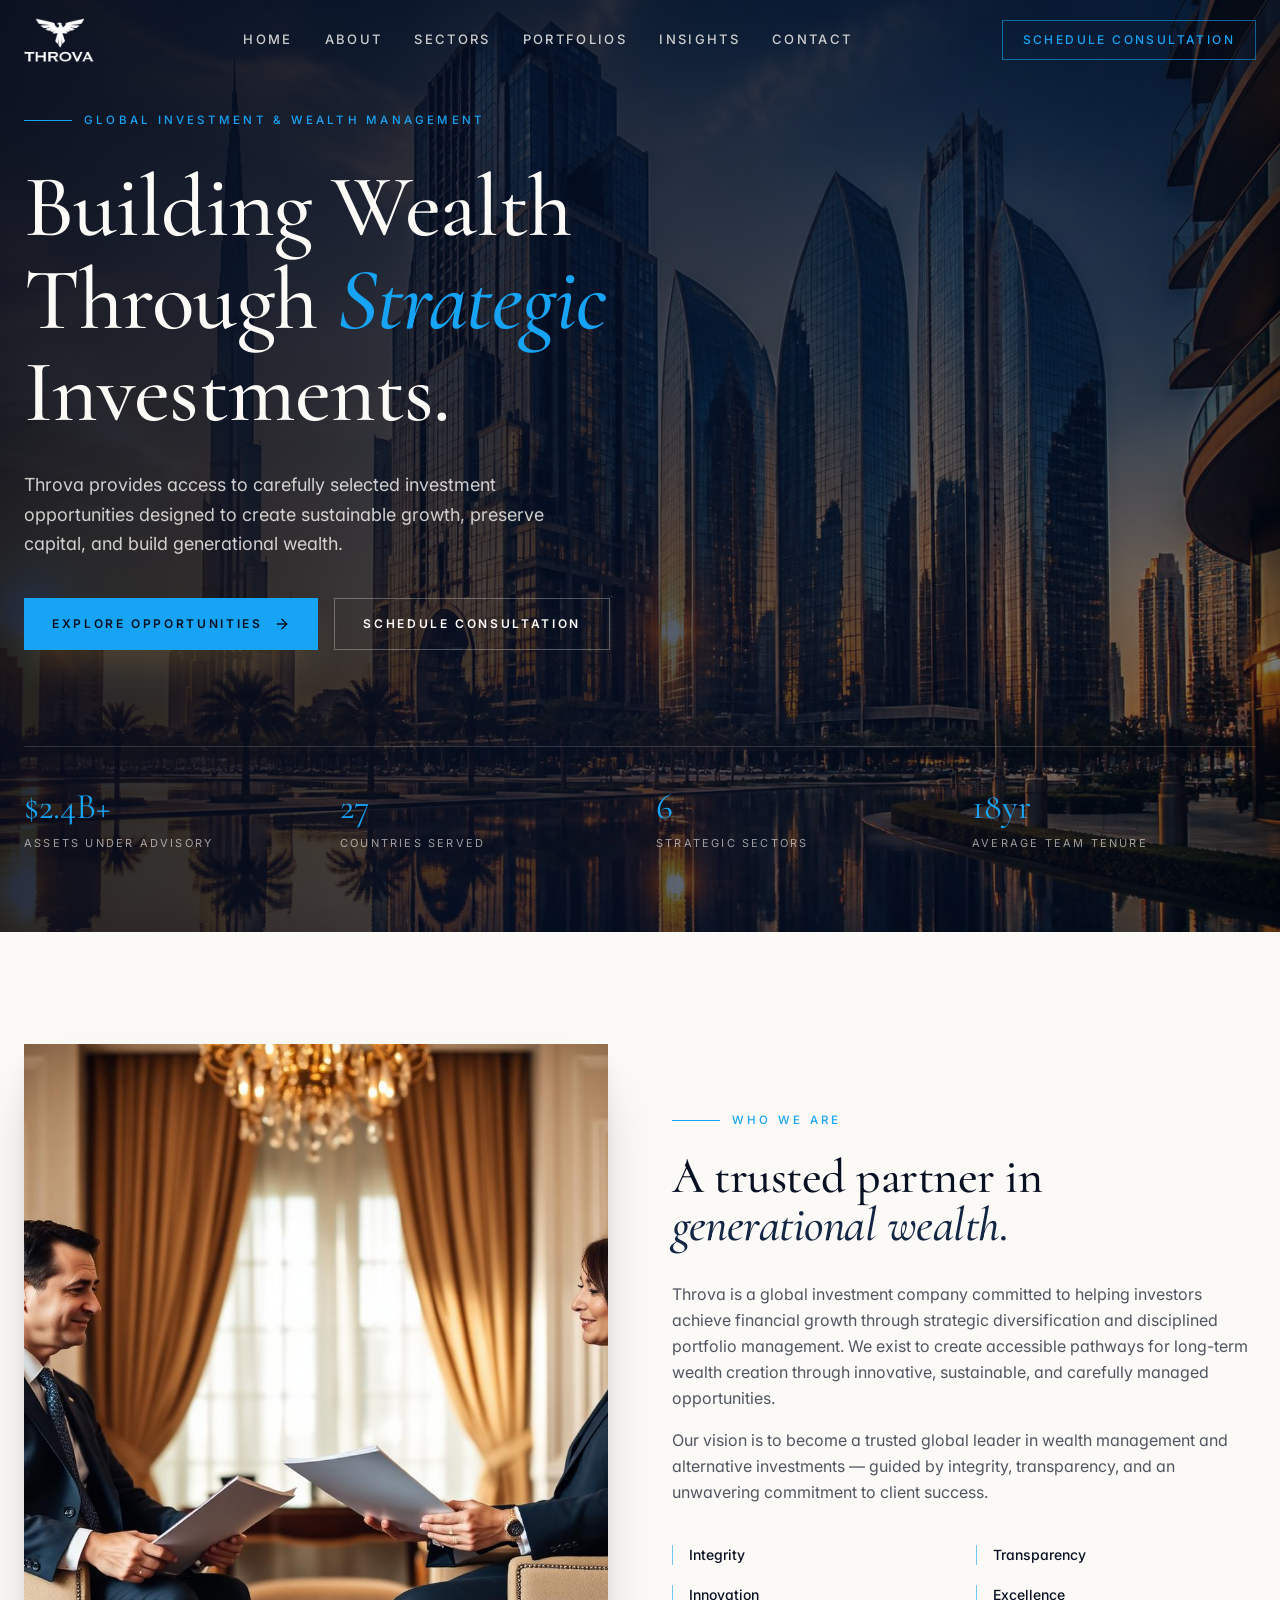
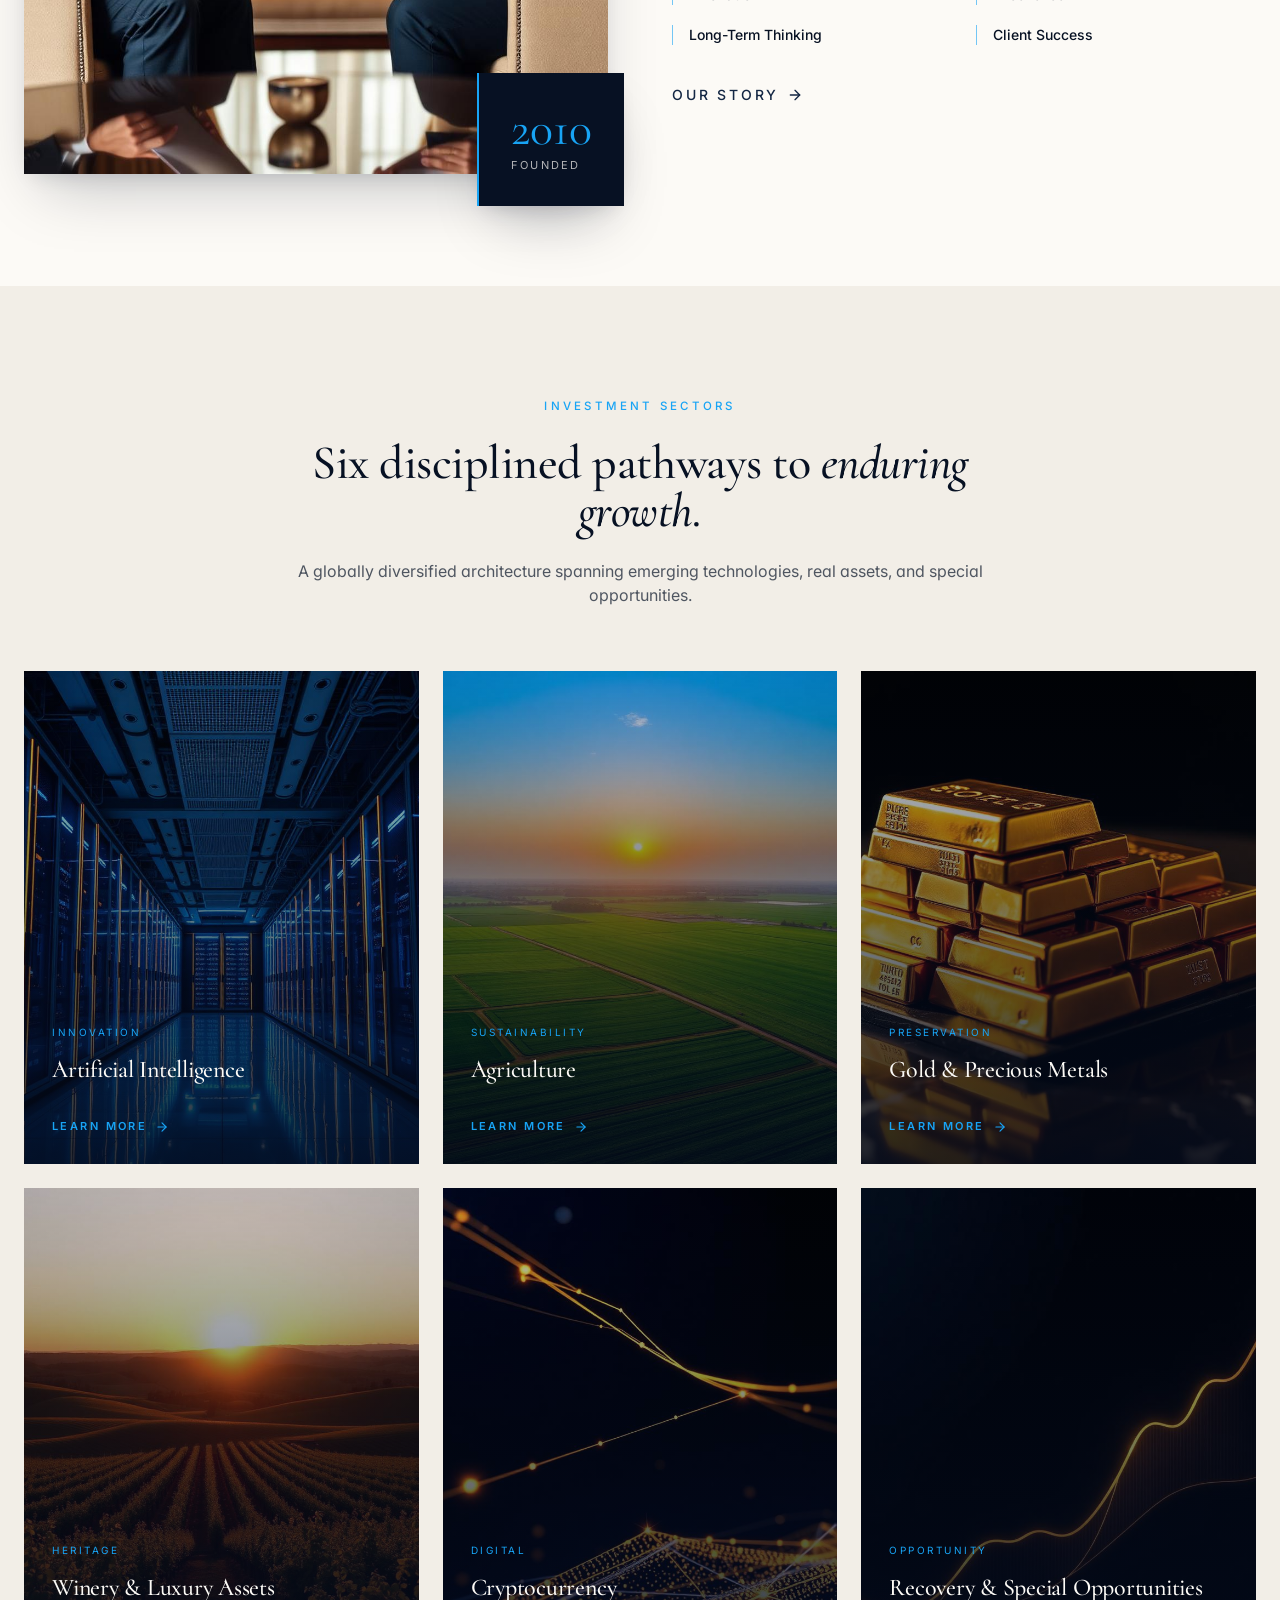
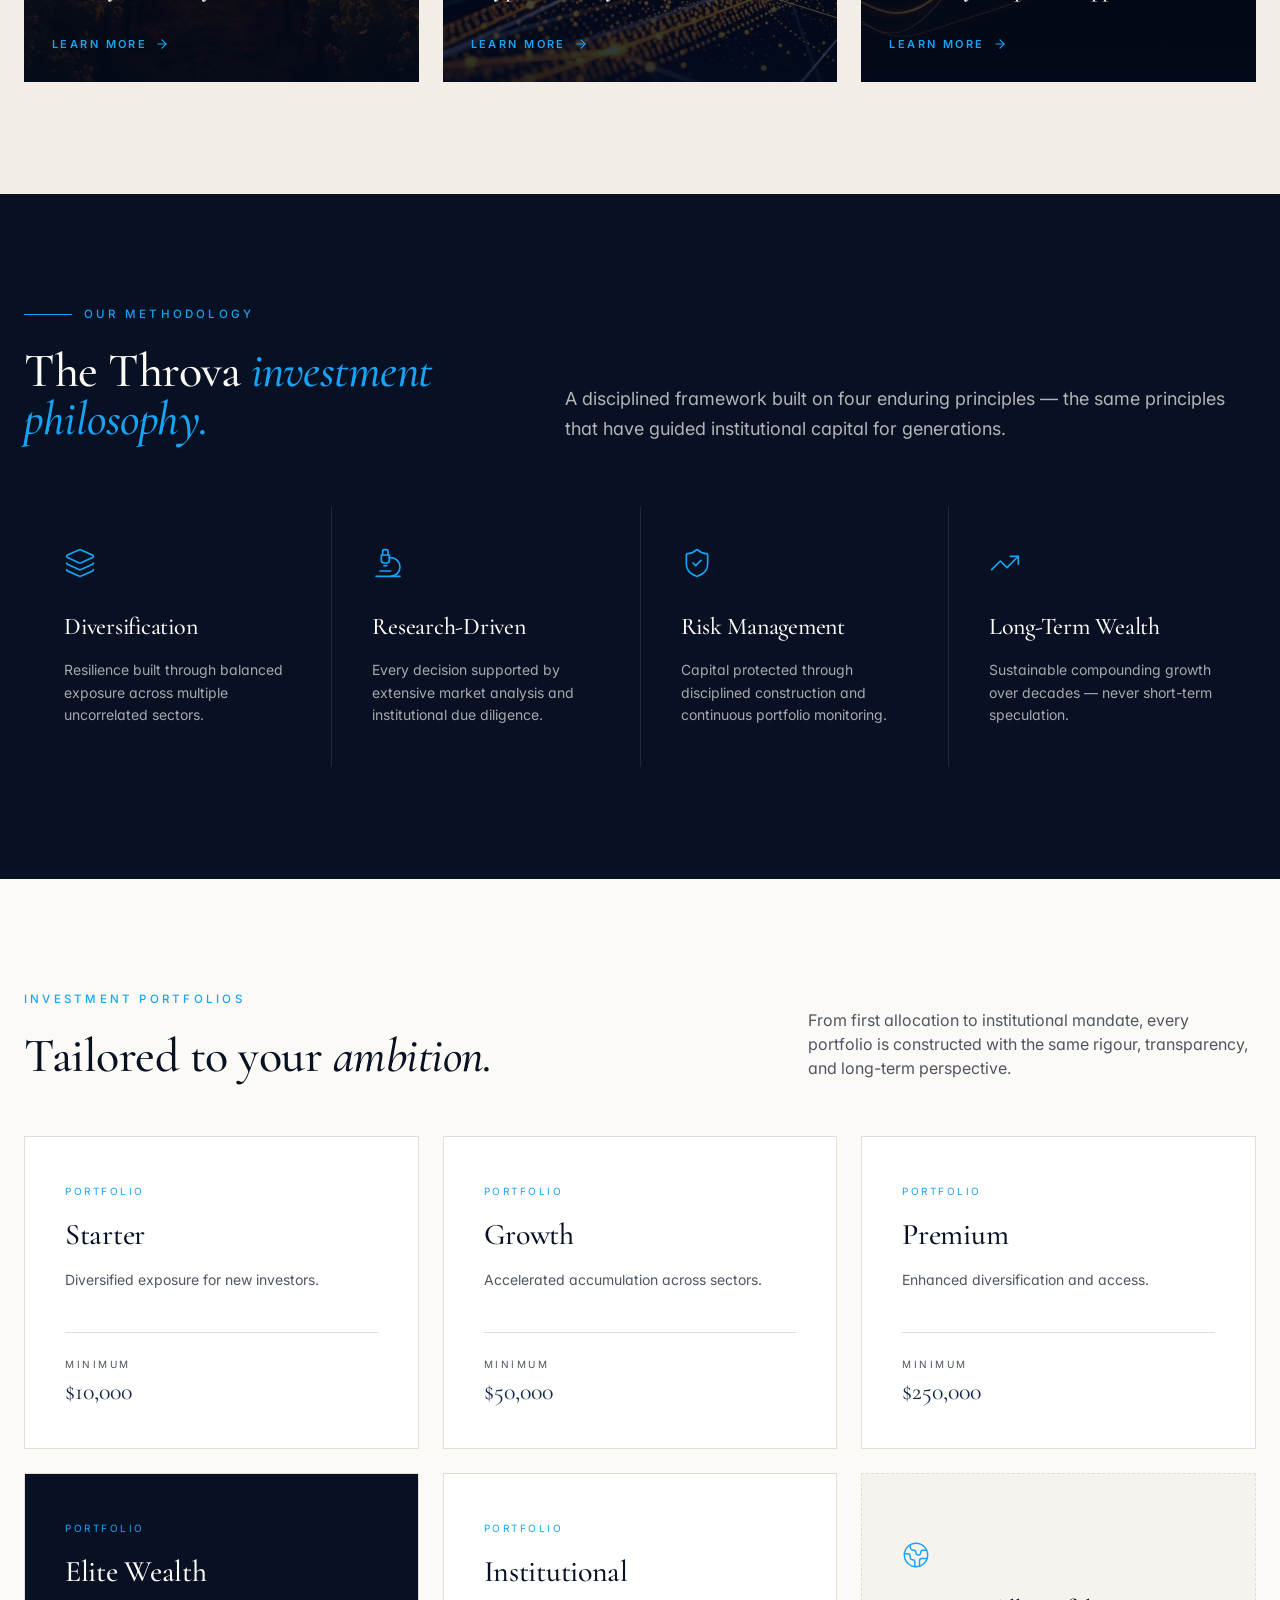
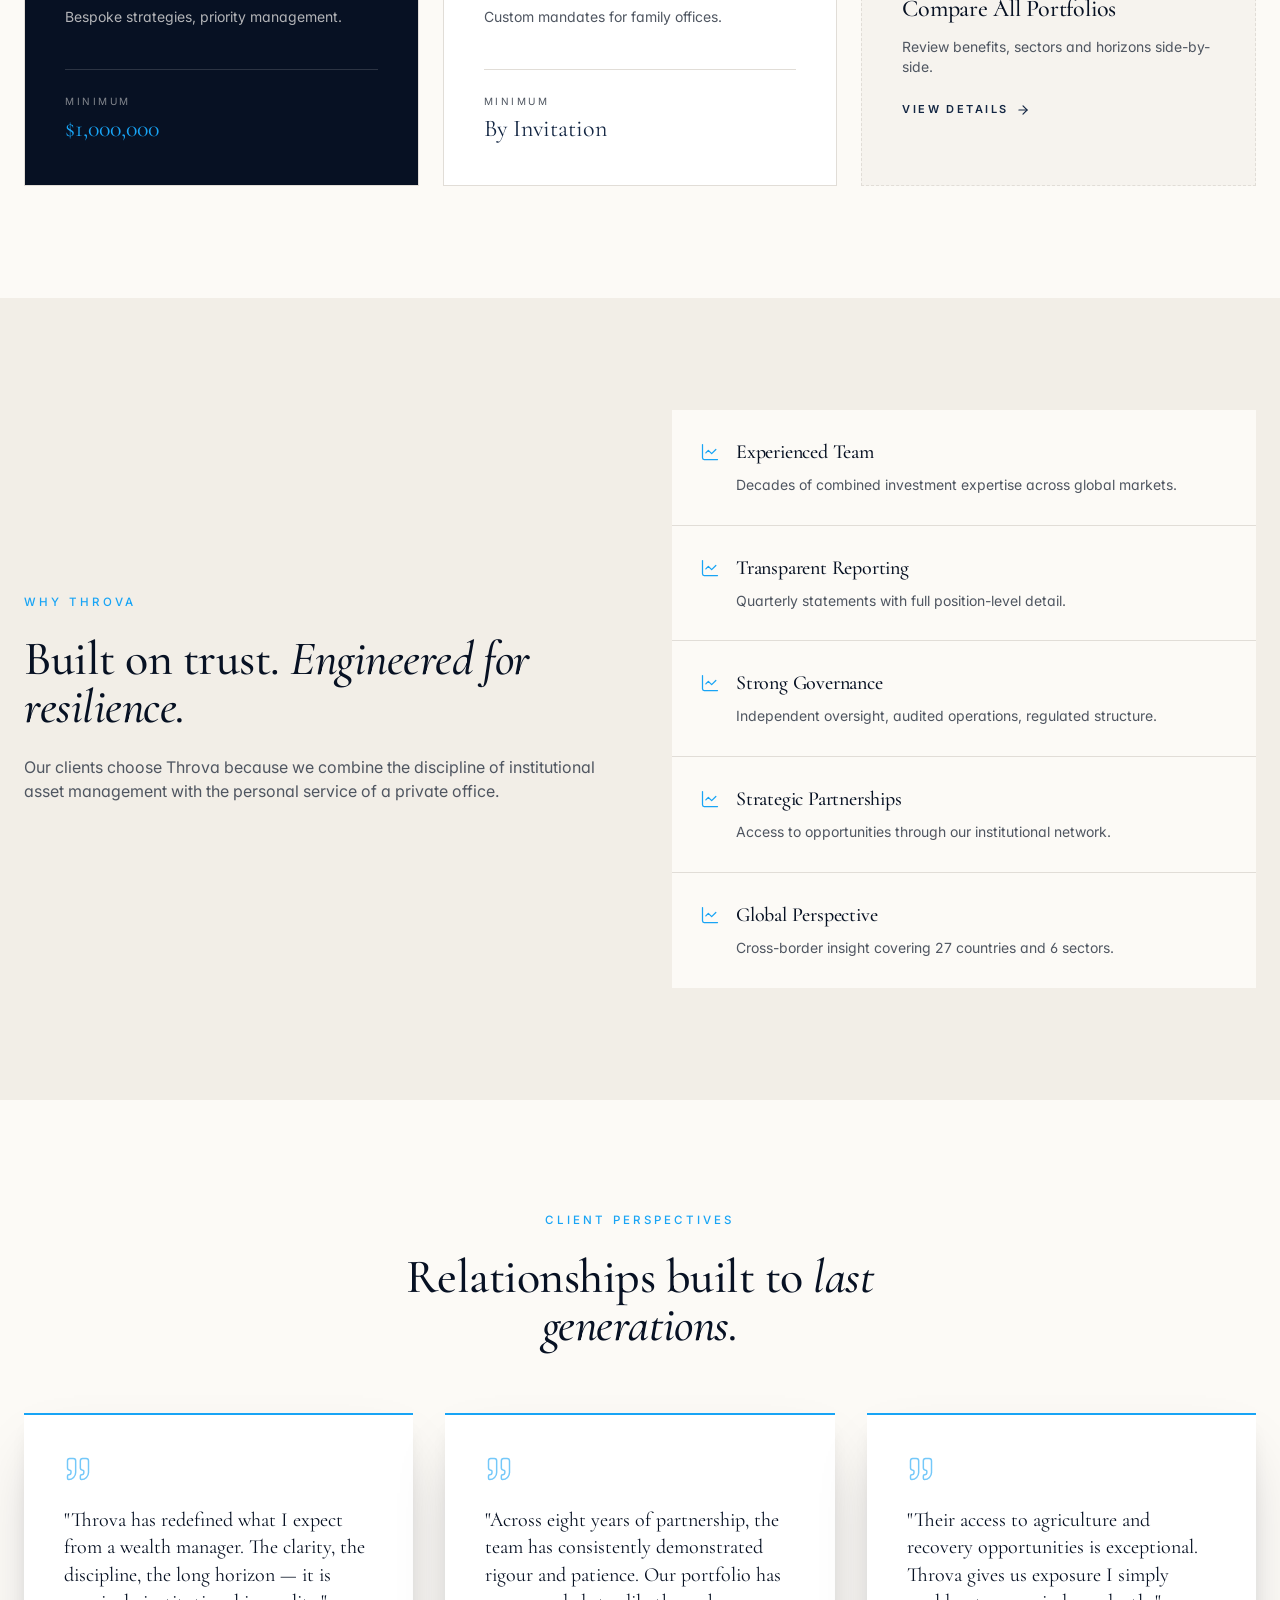
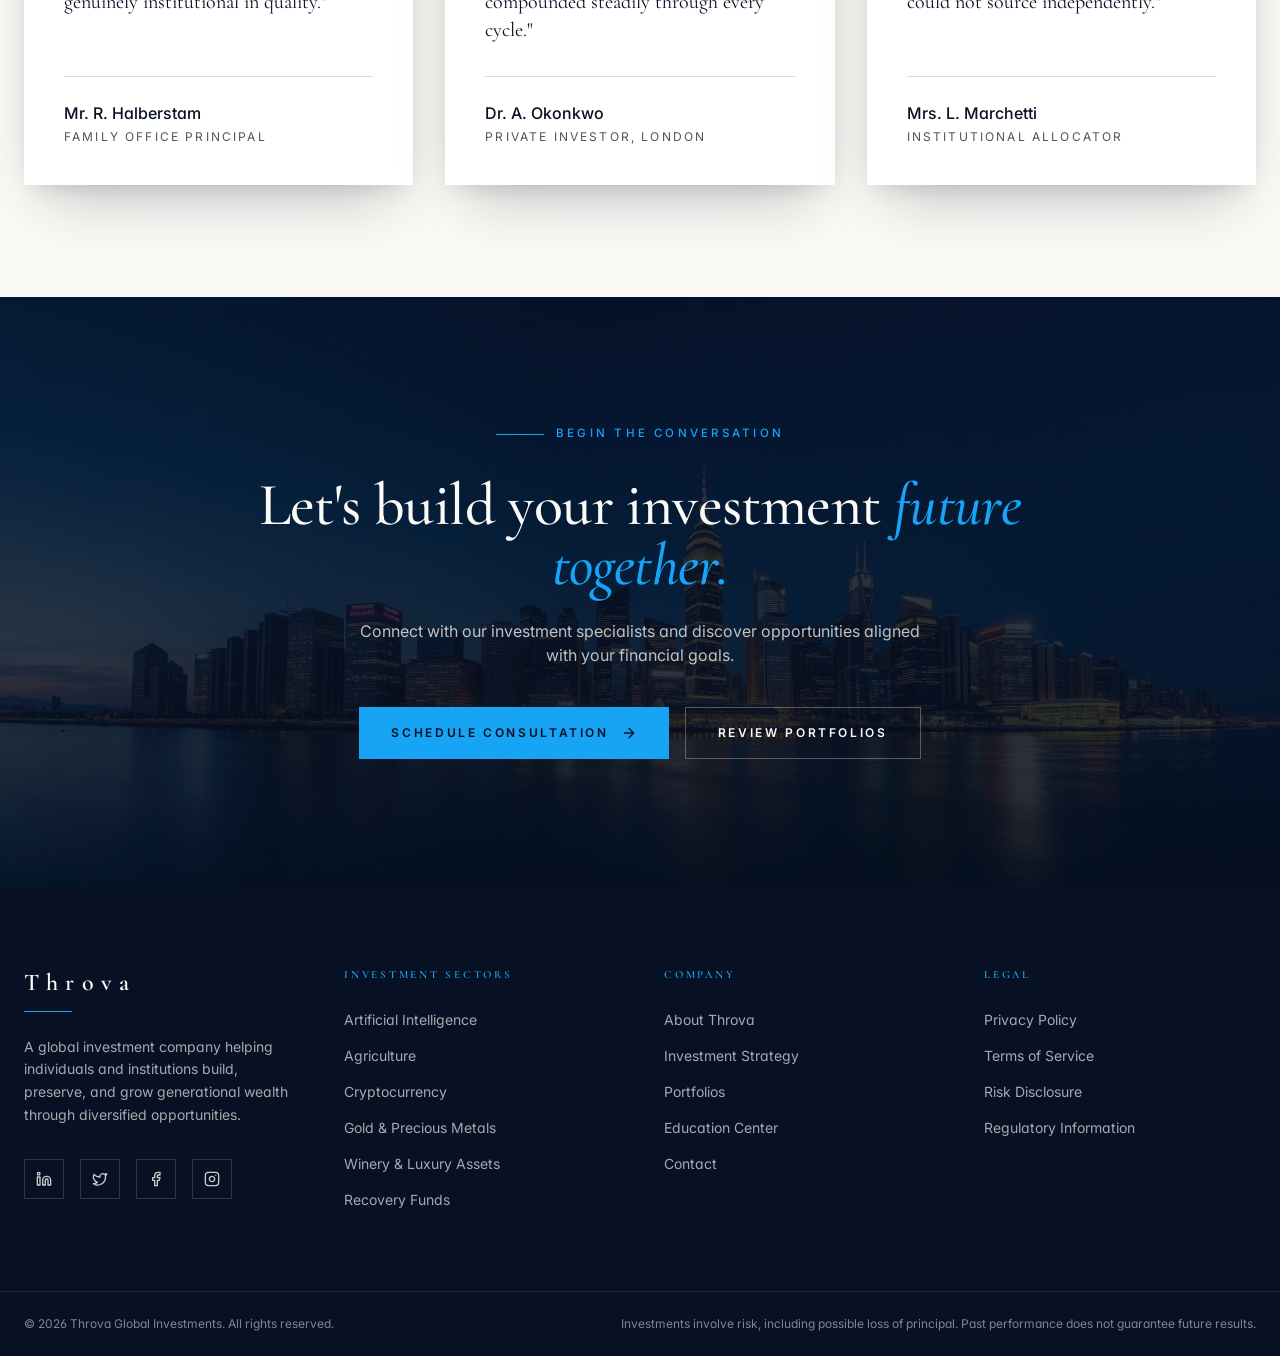
==== commit 152d02b5: "updates" ====
--- a/index.html
+++ b/index.html
@@ -56,7 +56,15 @@
     </a>
   </div>
 </div>
-		<main class="flex-1"><section class="relative isolate flex min-h-screen items-center overflow-hidden"><img src="assets/hero-I_P7OrCj.jpg" alt="Global financial district at golden hour" class="absolute inset-0 -z-10 h-full w-full object-cover" width="1920" height="1280"/><div class="absolute inset-0 -z-10" style="background:linear-gradient(105deg, oklch(0.15 0.04 260 / 0.92) 0%, oklch(0.18 0.05 260 / 0.7) 50%, oklch(0.18 0.05 260 / 0.4) 100%)"></div><div class="container-luxury relative pt-28 pb-20"><div class="max-w-3xl animate-fade-up"><p class="eyebrow"><span class="gold-divider"></span>Global Investment &amp; Wealth Management</p><h1 class="mt-8 text-5xl leading-[1.05] text-ivory md:text-6xl lg:text-7xl xl:text-[5.5rem]">Building Wealth Through <em class="font-serif italic text-gold">Strategic</em> Investments.</h1><p class="mt-8 max-w-xl text-lg leading-relaxed text-ivory/80">THROVA provides access to carefully selected investment opportunities designed to create sustainable growth, preserve capital, and build generational wealth.</p><div class="mt-10 flex flex-wrap gap-4"><a href="sectors.html" class="group inline-flex items-center gap-3 bg-gold px-7 py-4 text-[12px] font-semibold uppercase tracking-[0.22em] text-navy-deep transition-all hover:bg-gold-soft shadow-gold">Explore Opportunities<svg xmlns="http://www.w3.org/2000/svg" width="16" height="16" viewBox="0 0 24 24" fill="none" stroke="currentColor" stroke-width="2" stroke-linecap="round" stroke-linejoin="round" class="lucide lucide-arrow-right transition-transform group-hover:translate-x-1" aria-hidden="true"><path d="M5 12h14"></path><path d="m12 5 7 7-7 7"></path></svg></a><a href="contact.html" class="inline-flex items-center gap-3 border border-ivory/30 bg-transparent px-7 py-4 text-[12px] font-semibold uppercase tracking-[0.22em] text-ivory transition-all hover:border-gold hover:text-gold">Schedule Consultation</a></div></div><div class="mt-24 grid grid-cols-2 gap-x-8 gap-y-8 border-t border-ivory/15 pt-10 md:grid-cols-4"><div><div class="font-serif text-3xl text-gold md:text-4xl">$2.4B+</div><div class="mt-2 text-[11px] uppercase tracking-[0.2em] text-ivory/60">Assets Under Advisory</div></div><div><div class="font-serif text-3xl text-gold md:text-4xl">27</div><div class="mt-2 text-[11px] uppercase tracking-[0.2em] text-ivory/60">Countries Served</div></div><div><div class="font-serif text-3xl text-gold md:text-4xl">6</div><div class="mt-2 text-[11px] uppercase tracking-[0.2em] text-ivory/60">Strategic Sectors</div></div><div><div class="font-serif text-3xl text-gold md:text-4xl">18yr</div><div class="mt-2 text-[11px] uppercase tracking-[0.2em] text-ivory/60">Average Team Tenure</div></div></div></div></section><section class="bg-background py-28"><div class="container-luxury grid gap-16 lg:grid-cols-2 lg:items-center"><div class="relative"><img src="assets/about-DOCqalLD.jpg" alt="Wealth management consultation" loading="lazy" width="1600" height="1100" class="aspect-[4/5] w-full object-cover shadow-luxury"/><div class="absolute -bottom-8 -right-4 hidden border-l-2 border-gold bg-navy-deep p-8 text-ivory shadow-luxury md:block"><div class="font-serif text-5xl text-gold">2010</div><div class="mt-1 text-[11px] uppercase tracking-[0.2em] text-ivory/70">Founded</div></div></div><div><p class="eyebrow"><span class="gold-divider"></span>Who We Are</p><h2 class="mt-6 text-4xl text-foreground md:text-5xl">A trusted partner in <em class="italic text-navy">generational wealth.</em></h2><p class="mt-8 text-base leading-relaxed text-muted-foreground">THROVA is a global investment company committed to helping investors achieve financial growth through strategic diversification and disciplined portfolio management. We exist to create accessible pathways for long-term wealth creation through innovative, sustainable, and carefully managed opportunities.</p><p class="mt-4 text-base leading-relaxed text-muted-foreground">Our vision is to become a trusted global leader in wealth management and alternative investments — guided by integrity, transparency, and an unwavering commitment to client success.</p><div class="mt-10 grid grid-cols-2 gap-x-6 gap-y-5"><div class="flex items-center gap-3 border-l border-gold/60 pl-4"><span class="text-sm font-medium text-foreground">Integrity</span></div><div class="flex items-center gap-3 border-l border-gold/60 pl-4"><span class="text-sm font-medium text-foreground">Transparency</span></div><div class="flex items-center gap-3 border-l border-gold/60 pl-4"><span class="text-sm font-medium text-foreground">Innovation</span></div><div class="flex items-center gap-3 border-l border-gold/60 pl-4"><span class="text-sm font-medium text-foreground">Excellence</span></div><div class="flex items-center gap-3 border-l border-gold/60 pl-4"><span class="text-sm font-medium text-foreground">Long-Term Thinking</span></div><div class="flex items-center gap-3 border-l border-gold/60 pl-4"><span class="text-sm font-medium text-foreground">Client Success</span></div></div><a href="about.html" class="mt-10 inline-flex items-center gap-2 text-sm font-medium uppercase tracking-[0.2em] text-navy hover:text-gold">Our Story <svg xmlns="http://www.w3.org/2000/svg" width="16" height="16" viewBox="0 0 24 24" fill="none" stroke="currentColor" stroke-width="2" stroke-linecap="round" stroke-linejoin="round" class="lucide lucide-arrow-right" aria-hidden="true"><path d="M5 12h14"></path><path d="m12 5 7 7-7 7"></path></svg></a></div></div></section><section id="sectors" class="bg-secondary py-28"><div class="container-luxury"><div class="mx-auto max-w-3xl text-center"><p class="eyebrow">Investment Sectors</p><h2 class="mt-6 text-4xl text-foreground md:text-5xl">Six disciplined pathways to <em class="italic">enduring growth.</em></h2><p class="mt-6 text-muted-foreground">A globally diversified architecture spanning emerging technologies, real assets, and special opportunities.</p></div><div class="mt-16 grid gap-6 md:grid-cols-2 lg:grid-cols-3"><article class="group relative isolate overflow-hidden bg-navy-deep text-ivory"><div class="relative aspect-[4/5] overflow-hidden"><img src="assets/ai-CGJpPfYd.jpg" alt="Artificial Intelligence" loading="lazy" class="h-full w-full object-cover transition-transform duration-700 group-hover:scale-105"/><div class="absolute inset-0" style="background:var(--gradient-overlay)"></div></div><div class="absolute inset-x-0 bottom-0 p-7"><span class="text-[10px] uppercase tracking-[0.25em] text-gold">Innovation</span><h3 class="mt-3 font-serif text-2xl text-ivory">Artificial Intelligence</h3><p class="mt-3 max-h-0 overflow-hidden text-sm leading-relaxed text-ivory/85 opacity-0 transition-all duration-500 group-hover:max-h-40 group-hover:opacity-100">Investing in emerging AI technologies, automation, and machine learning infrastructure that will define the next era.</p><a href="sectors.html" class="mt-5 inline-flex items-center gap-2 text-[11px] font-semibold uppercase tracking-[0.22em] text-gold">Learn More <svg xmlns="http://www.w3.org/2000/svg" width="14" height="14" viewBox="0 0 24 24" fill="none" stroke="currentColor" stroke-width="2" stroke-linecap="round" stroke-linejoin="round" class="lucide lucide-arrow-right" aria-hidden="true"><path d="M5 12h14"></path><path d="m12 5 7 7-7 7"></path></svg></a></div></article><article class="group relative isolate overflow-hidden bg-navy-deep text-ivory"><div class="relative aspect-[4/5] overflow-hidden"><img src="assets/agri-uzlmYTkW.jpg" alt="Agriculture" loading="lazy" class="h-full w-full object-cover transition-transform duration-700 group-hover:scale-105"/><div class="absolute inset-0" style="background:var(--gradient-overlay)"></div></div><div class="absolute inset-x-0 bottom-0 p-7"><span class="text-[10px] uppercase tracking-[0.25em] text-gold">Sustainability</span><h3 class="mt-3 font-serif text-2xl text-ivory">Agriculture</h3><p class="mt-3 max-h-0 overflow-hidden text-sm leading-relaxed text-ivory/85 opacity-0 transition-all duration-500 group-hover:max-h-40 group-hover:opacity-100">Food production, agritech, sustainable farming, and agricultural development opportunities with global impact.</p><a href="sectors.html" class="mt-5 inline-flex items-center gap-2 text-[11px] font-semibold uppercase tracking-[0.22em] text-gold">Learn More <svg xmlns="http://www.w3.org/2000/svg" width="14" height="14" viewBox="0 0 24 24" fill="none" stroke="currentColor" stroke-width="2" stroke-linecap="round" stroke-linejoin="round" class="lucide lucide-arrow-right" aria-hidden="true"><path d="M5 12h14"></path><path d="m12 5 7 7-7 7"></path></svg></a></div></article><article class="group relative isolate overflow-hidden bg-navy-deep text-ivory"><div class="relative aspect-[4/5] overflow-hidden"><img src="assets/gold-CFgOLRAx.jpg" alt="Gold &amp; Precious Metals" loading="lazy" class="h-full w-full object-cover transition-transform duration-700 group-hover:scale-105"/><div class="absolute inset-0" style="background:var(--gradient-overlay)"></div></div><div class="absolute inset-x-0 bottom-0 p-7"><span class="text-[10px] uppercase tracking-[0.25em] text-gold">Preservation</span><h3 class="mt-3 font-serif text-2xl text-ivory">Gold &amp; Precious Metals</h3><p class="mt-3 max-h-0 overflow-hidden text-sm leading-relaxed text-ivory/85 opacity-0 transition-all duration-500 group-hover:max-h-40 group-hover:opacity-100">Capital preservation through gold and precious metals that provide stability during market uncertainty.</p><a href="sectors.html" class="mt-5 inline-flex items-center gap-2 text-[11px] font-semibold uppercase tracking-[0.22em] text-gold">Learn More <svg xmlns="http://www.w3.org/2000/svg" width="14" height="14" viewBox="0 0 24 24" fill="none" stroke="currentColor" stroke-width="2" stroke-linecap="round" stroke-linejoin="round" class="lucide lucide-arrow-right" aria-hidden="true"><path d="M5 12h14"></path><path d="m12 5 7 7-7 7"></path></svg></a></div></article><article class="group relative isolate overflow-hidden bg-navy-deep text-ivory"><div class="relative aspect-[4/5] overflow-hidden"><img src="assets/winery-CiPeINs7.jpg" alt="Winery &amp; Luxury Assets" loading="lazy" class="h-full w-full object-cover transition-transform duration-700 group-hover:scale-105"/><div class="absolute inset-0" style="background:var(--gradient-overlay)"></div></div><div class="absolute inset-x-0 bottom-0 p-7"><span class="text-[10px] uppercase tracking-[0.25em] text-gold">Heritage</span><h3 class="mt-3 font-serif text-2xl text-ivory">Winery &amp; Luxury Assets</h3><p class="mt-3 max-h-0 overflow-hidden text-sm leading-relaxed text-ivory/85 opacity-0 transition-all duration-500 group-hover:max-h-40 group-hover:opacity-100">Premium vineyards, wine production, and luxury alternative assets with long-term appreciation potential.</p><a href="sectors.html" class="mt-5 inline-flex items-center gap-2 text-[11px] font-semibold uppercase tracking-[0.22em] text-gold">Learn More <svg xmlns="http://www.w3.org/2000/svg" width="14" height="14" viewBox="0 0 24 24" fill="none" stroke="currentColor" stroke-width="2" stroke-linecap="round" stroke-linejoin="round" class="lucide lucide-arrow-right" aria-hidden="true"><path d="M5 12h14"></path><path d="m12 5 7 7-7 7"></path></svg></a></div></article><article class="group relative isolate overflow-hidden bg-navy-deep text-ivory"><div class="relative aspect-[4/5] overflow-hidden"><img src="assets/crypto-LBelQ0r8.jpg" alt="Cryptocurrency" loading="lazy" class="h-full w-full object-cover transition-transform duration-700 group-hover:scale-105"/><div class="absolute inset-0" style="background:var(--gradient-overlay)"></div></div><div class="absolute inset-x-0 bottom-0 p-7"><span class="text-[10px] uppercase tracking-[0.25em] text-gold">Digital</span><h3 class="mt-3 font-serif text-2xl text-ivory">Cryptocurrency</h3><p class="mt-3 max-h-0 overflow-hidden text-sm leading-relaxed text-ivory/85 opacity-0 transition-all duration-500 group-hover:max-h-40 group-hover:opacity-100">Disciplined exposure to digital assets and blockchain innovation through rigorous investment frameworks.</p><a href="sectors.html" class="mt-5 inline-flex items-center gap-2 text-[11px] font-semibold uppercase tracking-[0.22em] text-gold">Learn More <svg xmlns="http://www.w3.org/2000/svg" width="14" height="14" viewBox="0 0 24 24" fill="none" stroke="currentColor" stroke-width="2" stroke-linecap="round" stroke-linejoin="round" class="lucide lucide-arrow-right" aria-hidden="true"><path d="M5 12h14"></path><path d="m12 5 7 7-7 7"></path></svg></a></div></article><article class="group relative isolate overflow-hidden bg-navy-deep text-ivory"><div class="relative aspect-[4/5] overflow-hidden"><img src="assets/recovery-BUNqHwwu.jpg" alt="Recovery &amp; Special Opportunities" loading="lazy" class="h-full w-full object-cover transition-transform duration-700 group-hover:scale-105"/><div class="absolute inset-0" style="background:var(--gradient-overlay)"></div></div><div class="absolute inset-x-0 bottom-0 p-7"><span class="text-[10px] uppercase tracking-[0.25em] text-gold">Opportunity</span><h3 class="mt-3 font-serif text-2xl text-ivory">Recovery &amp; Special Opportunities</h3><p class="mt-3 max-h-0 overflow-hidden text-sm leading-relaxed text-ivory/85 opacity-0 transition-all duration-500 group-hover:max-h-40 group-hover:opacity-100">Undervalued opportunities, distressed assets, and unique situations capable of generating attractive returns.</p><a href="sectors.html" class="mt-5 inline-flex items-center gap-2 text-[11px] font-semibold uppercase tracking-[0.22em] text-gold">Learn More <svg xmlns="http://www.w3.org/2000/svg" width="14" height="14" viewBox="0 0 24 24" fill="none" stroke="currentColor" stroke-width="2" stroke-linecap="round" stroke-linejoin="round" class="lucide lucide-arrow-right" aria-hidden="true"><path d="M5 12h14"></path><path d="m12 5 7 7-7 7"></path></svg></a></div></article></div></div></section><section class="bg-navy-deep py-28 text-ivory"><div class="container-luxury"><div class="grid gap-12 lg:grid-cols-[1fr_1.4fr] lg:items-end"><div><p class="eyebrow"><span class="gold-divider"></span>Our Methodology</p><h2 class="mt-6 text-4xl text-ivory md:text-5xl">The THROVA <em class="italic text-gold">investment philosophy.</em></h2></div><p class="text-ivory/70 lg:text-lg lg:leading-relaxed">A disciplined framework built on four enduring principles — the same principles that have guided institutional capital for generations.</p></div><div class="mt-16 grid gap-px bg-ivory/10 md:grid-cols-2 lg:grid-cols-4"><div class="group bg-navy-deep p-10 transition-colors hover:bg-navy"><svg xmlns="http://www.w3.org/2000/svg" width="32" height="32" viewBox="0 0 24 24" fill="none" stroke="currentColor" stroke-width="1.25" stroke-linecap="round" stroke-linejoin="round" class="lucide lucide-layers text-gold" aria-hidden="true"><path d="M12.83 2.18a2 2 0 0 0-1.66 0L2.6 6.08a1 1 0 0 0 0 1.83l8.58 3.91a2 2 0 0 0 1.66 0l8.58-3.9a1 1 0 0 0 0-1.83z"></path><path d="M2 12a1 1 0 0 0 .58.91l8.6 3.91a2 2 0 0 0 1.65 0l8.58-3.9A1 1 0 0 0 22 12"></path><path d="M2 17a1 1 0 0 0 .58.91l8.6 3.91a2 2 0 0 0 1.65 0l8.58-3.9A1 1 0 0 0 22 17"></path></svg><h3 class="mt-8 font-serif text-2xl text-ivory">Diversification</h3><p class="mt-4 text-sm leading-relaxed text-ivory/65">Resilience built through balanced exposure across multiple uncorrelated sectors.</p></div><div class="group bg-navy-deep p-10 transition-colors hover:bg-navy"><svg xmlns="http://www.w3.org/2000/svg" width="32" height="32" viewBox="0 0 24 24" fill="none" stroke="currentColor" stroke-width="1.25" stroke-linecap="round" stroke-linejoin="round" class="lucide lucide-microscope text-gold" aria-hidden="true"><path d="M6 18h8"></path><path d="M3 22h18"></path><path d="M14 22a7 7 0 1 0 0-14h-1"></path><path d="M9 14h2"></path><path d="M9 12a2 2 0 0 1-2-2V6h6v4a2 2 0 0 1-2 2Z"></path><path d="M12 6V3a1 1 0 0 0-1-1H9a1 1 0 0 0-1 1v3"></path></svg><h3 class="mt-8 font-serif text-2xl text-ivory">Research-Driven</h3><p class="mt-4 text-sm leading-relaxed text-ivory/65">Every decision supported by extensive market analysis and institutional due diligence.</p></div><div class="group bg-navy-deep p-10 transition-colors hover:bg-navy"><svg xmlns="http://www.w3.org/2000/svg" width="32" height="32" viewBox="0 0 24 24" fill="none" stroke="currentColor" stroke-width="1.25" stroke-linecap="round" stroke-linejoin="round" class="lucide lucide-shield-check text-gold" aria-hidden="true"><path d="M20 13c0 5-3.5 7.5-7.66 8.95a1 1 0 0 1-.67-.01C7.5 20.5 4 18 4 13V6a1 1 0 0 1 1-1c2 0 4.5-1.2 6.24-2.72a1.17 1.17 0 0 1 1.52 0C14.51 3.81 17 5 19 5a1 1 0 0 1 1 1z"></path><path d="m9 12 2 2 4-4"></path></svg><h3 class="mt-8 font-serif text-2xl text-ivory">Risk Management</h3><p class="mt-4 text-sm leading-relaxed text-ivory/65">Capital protected through disciplined construction and continuous portfolio monitoring.</p></div><div class="group bg-navy-deep p-10 transition-colors hover:bg-navy"><svg xmlns="http://www.w3.org/2000/svg" width="32" height="32" viewBox="0 0 24 24" fill="none" stroke="currentColor" stroke-width="1.25" stroke-linecap="round" stroke-linejoin="round" class="lucide lucide-trending-up text-gold" aria-hidden="true"><path d="M16 7h6v6"></path><path d="m22 7-8.5 8.5-5-5L2 17"></path></svg><h3 class="mt-8 font-serif text-2xl text-ivory">Long-Term Wealth</h3><p class="mt-4 text-sm leading-relaxed text-ivory/65">Sustainable compounding growth over decades — never short-term speculation.</p></div></div></div></section><section class="bg-background py-28"><div class="container-luxury"><div class="flex flex-col items-start justify-between gap-6 md:flex-row md:items-end"><div class="max-w-xl"><p class="eyebrow">Investment Portfolios</p><h2 class="mt-6 text-4xl text-foreground md:text-5xl">Tailored to your <em class="italic">ambition.</em></h2></div><p class="max-w-md text-muted-foreground">From first allocation to institutional mandate, every portfolio is constructed with the same rigour, transparency, and long-term perspective.</p></div><div class="mt-14 grid gap-6 md:grid-cols-2 lg:grid-cols-3"><a href="packages.html" class="group relative flex flex-col justify-between border border-border bg-card p-10 transition-all hover:border-gold hover:-translate-y-1 "><div><span class="text-[10px] uppercase tracking-[0.25em] text-gold">Portfolio</span><h3 class="mt-4 font-serif text-3xl text-foreground">Starter</h3><p class="mt-4 text-sm leading-relaxed text-muted-foreground">Diversified exposure for new investors.</p></div><div class="mt-10 border-t pt-6 border-border"><div class="text-[10px] uppercase tracking-[0.25em] text-muted-foreground">Minimum</div><div class="mt-1 font-serif text-2xl text-navy">$10,000</div></div></a><a href="packages.html" class="group relative flex flex-col justify-between border border-border bg-card p-10 transition-all hover:border-gold hover:-translate-y-1 "><div><span class="text-[10px] uppercase tracking-[0.25em] text-gold">Portfolio</span><h3 class="mt-4 font-serif text-3xl text-foreground">Growth</h3><p class="mt-4 text-sm leading-relaxed text-muted-foreground">Accelerated accumulation across sectors.</p></div><div class="mt-10 border-t pt-6 border-border"><div class="text-[10px] uppercase tracking-[0.25em] text-muted-foreground">Minimum</div><div class="mt-1 font-serif text-2xl text-navy">$50,000</div></div></a><a href="packages.html" class="group relative flex flex-col justify-between border border-border bg-card p-10 transition-all hover:border-gold hover:-translate-y-1 "><div><span class="text-[10px] uppercase tracking-[0.25em] text-gold">Portfolio</span><h3 class="mt-4 font-serif text-3xl text-foreground">Premium</h3><p class="mt-4 text-sm leading-relaxed text-muted-foreground">Enhanced diversification and access.</p></div><div class="mt-10 border-t pt-6 border-border"><div class="text-[10px] uppercase tracking-[0.25em] text-muted-foreground">Minimum</div><div class="mt-1 font-serif text-2xl text-navy">$250,000</div></div></a><a href="packages.html" class="group relative flex flex-col justify-between border border-border bg-card p-10 transition-all hover:border-gold hover:-translate-y-1 lg:bg-navy-deep lg:text-ivory"><div><span class="text-[10px] uppercase tracking-[0.25em] text-gold">Portfolio</span><h3 class="mt-4 font-serif text-3xl lg:text-ivory">Elite Wealth</h3><p class="mt-4 text-sm leading-relaxed lg:text-ivory/70">Bespoke strategies, priority management.</p></div><div class="mt-10 border-t pt-6 border-ivory/15"><div class="text-[10px] uppercase tracking-[0.25em] lg:text-ivory/50">Minimum</div><div class="mt-1 font-serif text-2xl lg:text-gold">$1,000,000</div></div></a><a href="packages.html" class="group relative flex flex-col justify-between border border-border bg-card p-10 transition-all hover:border-gold hover:-translate-y-1 "><div><span class="text-[10px] uppercase tracking-[0.25em] text-gold">Portfolio</span><h3 class="mt-4 font-serif text-3xl text-foreground">Institutional</h3><p class="mt-4 text-sm leading-relaxed text-muted-foreground">Custom mandates for family offices.</p></div><div class="mt-10 border-t pt-6 border-border"><div class="text-[10px] uppercase tracking-[0.25em] text-muted-foreground">Minimum</div><div class="mt-1 font-serif text-2xl text-navy">By Invitation</div></div></a><a href="packages.html" class="group flex flex-col items-start justify-center border border-dashed border-border bg-secondary/50 p-10 transition-all hover:border-gold"><svg xmlns="http://www.w3.org/2000/svg" width="28" height="28" viewBox="0 0 24 24" fill="none" stroke="currentColor" stroke-width="1.25" stroke-linecap="round" stroke-linejoin="round" class="lucide lucide-earth text-gold" aria-hidden="true"><path d="M21.54 15H17a2 2 0 0 0-2 2v4.54"></path><path d="M7 3.34V5a3 3 0 0 0 3 3a2 2 0 0 1 2 2c0 1.1.9 2 2 2a2 2 0 0 0 2-2c0-1.1.9-2 2-2h3.17"></path><path d="M11 21.95V18a2 2 0 0 0-2-2a2 2 0 0 1-2-2v-1a2 2 0 0 0-2-2H2.05"></path><circle cx="12" cy="12" r="10"></circle></svg><h3 class="mt-6 font-serif text-2xl text-foreground">Compare All Portfolios</h3><p class="mt-3 text-sm text-muted-foreground">Review benefits, sectors and horizons side-by-side.</p><span class="mt-6 inline-flex items-center gap-2 text-[11px] font-semibold uppercase tracking-[0.22em] text-navy group-hover:text-gold">View Details <svg xmlns="http://www.w3.org/2000/svg" width="14" height="14" viewBox="0 0 24 24" fill="none" stroke="currentColor" stroke-width="2" stroke-linecap="round" stroke-linejoin="round" class="lucide lucide-arrow-right" aria-hidden="true"><path d="M5 12h14"></path><path d="m12 5 7 7-7 7"></path></svg></span></a></div></div></section><section class="bg-secondary py-28"><div class="container-luxury grid gap-16 lg:grid-cols-2 lg:items-center"><div><p class="eyebrow">Why THROVA</p><h2 class="mt-6 text-4xl text-foreground md:text-5xl">Built on trust. <em class="italic">Engineered for resilience.</em></h2><p class="mt-6 text-muted-foreground">Our clients choose THROVA because we combine the discipline of institutional asset management with the personal service of a private office.</p></div><div class="grid gap-px bg-border"><div class="bg-background p-7"><div class="flex items-start gap-4"><svg xmlns="http://www.w3.org/2000/svg" width="20" height="20" viewBox="0 0 24 24" fill="none" stroke="currentColor" stroke-width="1.5" stroke-linecap="round" stroke-linejoin="round" class="lucide lucide-chart-line mt-1 shrink-0 text-gold" aria-hidden="true"><path d="M3 3v16a2 2 0 0 0 2 2h16"></path><path d="m19 9-5 5-4-4-3 3"></path></svg><div class="min-w-0"><h4 class="font-serif text-xl text-foreground">Experienced Team</h4><p class="mt-2 text-sm leading-relaxed text-muted-foreground">Decades of combined investment expertise across global markets.</p></div></div></div><div class="bg-background p-7"><div class="flex items-start gap-4"><svg xmlns="http://www.w3.org/2000/svg" width="20" height="20" viewBox="0 0 24 24" fill="none" stroke="currentColor" stroke-width="1.5" stroke-linecap="round" stroke-linejoin="round" class="lucide lucide-chart-line mt-1 shrink-0 text-gold" aria-hidden="true"><path d="M3 3v16a2 2 0 0 0 2 2h16"></path><path d="m19 9-5 5-4-4-3 3"></path></svg><div class="min-w-0"><h4 class="font-serif text-xl text-foreground">Transparent Reporting</h4><p class="mt-2 text-sm leading-relaxed text-muted-foreground">Quarterly statements with full position-level detail.</p></div></div></div><div class="bg-background p-7"><div class="flex items-start gap-4"><svg xmlns="http://www.w3.org/2000/svg" width="20" height="20" viewBox="0 0 24 24" fill="none" stroke="currentColor" stroke-width="1.5" stroke-linecap="round" stroke-linejoin="round" class="lucide lucide-chart-line mt-1 shrink-0 text-gold" aria-hidden="true"><path d="M3 3v16a2 2 0 0 0 2 2h16"></path><path d="m19 9-5 5-4-4-3 3"></path></svg><div class="min-w-0"><h4 class="font-serif text-xl text-foreground">Strong Governance</h4><p class="mt-2 text-sm leading-relaxed text-muted-foreground">Independent oversight, audited operations, regulated structure.</p></div></div></div><div class="bg-background p-7"><div class="flex items-start gap-4"><svg xmlns="http://www.w3.org/2000/svg" width="20" height="20" viewBox="0 0 24 24" fill="none" stroke="currentColor" stroke-width="1.5" stroke-linecap="round" stroke-linejoin="round" class="lucide lucide-chart-line mt-1 shrink-0 text-gold" aria-hidden="true"><path d="M3 3v16a2 2 0 0 0 2 2h16"></path><path d="m19 9-5 5-4-4-3 3"></path></svg><div class="min-w-0"><h4 class="font-serif text-xl text-foreground">Strategic Partnerships</h4><p class="mt-2 text-sm leading-relaxed text-muted-foreground">Access to opportunities through our institutional network.</p></div></div></div><div class="bg-background p-7"><div class="flex items-start gap-4"><svg xmlns="http://www.w3.org/2000/svg" width="20" height="20" viewBox="0 0 24 24" fill="none" stroke="currentColor" stroke-width="1.5" stroke-linecap="round" stroke-linejoin="round" class="lucide lucide-chart-line mt-1 shrink-0 text-gold" aria-hidden="true"><path d="M3 3v16a2 2 0 0 0 2 2h16"></path><path d="m19 9-5 5-4-4-3 3"></path></svg><div class="min-w-0"><h4 class="font-serif text-xl text-foreground">Global Perspective</h4><p class="mt-2 text-sm leading-relaxed text-muted-foreground">Cross-border insight covering 27 countries and 6 sectors.</p></div></div></div></div></div></section><section class="bg-background py-28"><div class="container-luxury"><div class="mx-auto max-w-2xl text-center"><p class="eyebrow">Client Perspectives</p><h2 class="mt-6 text-4xl text-foreground md:text-5xl">Relationships built to <em class="italic">last generations.</em></h2></div><div class="mt-16 grid gap-8 md:grid-cols-3"><figure class="flex flex-col justify-between border-t-2 border-gold bg-card p-10 shadow-luxury"><div><svg xmlns="http://www.w3.org/2000/svg" width="28" height="28" viewBox="0 0 24 24" fill="none" stroke="currentColor" stroke-width="1.25" stroke-linecap="round" stroke-linejoin="round" class="lucide lucide-quote text-gold/60" aria-hidden="true"><path d="M16 3a2 2 0 0 0-2 2v6a2 2 0 0 0 2 2 1 1 0 0 1 1 1v1a2 2 0 0 1-2 2 1 1 0 0 0-1 1v2a1 1 0 0 0 1 1 6 6 0 0 0 6-6V5a2 2 0 0 0-2-2z"></path><path d="M5 3a2 2 0 0 0-2 2v6a2 2 0 0 0 2 2 1 1 0 0 1 1 1v1a2 2 0 0 1-2 2 1 1 0 0 0-1 1v2a1 1 0 0 0 1 1 6 6 0 0 0 6-6V5a2 2 0 0 0-2-2z"></path></svg><blockquote class="mt-6 font-serif text-xl leading-snug text-foreground">&quot;<!-- -->THROVA has redefined what I expect from a wealth manager. The clarity, the discipline, the long horizon — it is genuinely institutional in quality.<!-- -->&quot;</blockquote></div><figcaption class="mt-8 border-t border-border pt-6"><div class="font-medium text-foreground">Mr. R. Halberstam</div><div class="mt-1 text-xs uppercase tracking-[0.18em] text-muted-foreground">Family Office Principal</div></figcaption></figure><figure class="flex flex-col justify-between border-t-2 border-gold bg-card p-10 shadow-luxury"><div><svg xmlns="http://www.w3.org/2000/svg" width="28" height="28" viewBox="0 0 24 24" fill="none" stroke="currentColor" stroke-width="1.25" stroke-linecap="round" stroke-linejoin="round" class="lucide lucide-quote text-gold/60" aria-hidden="true"><path d="M16 3a2 2 0 0 0-2 2v6a2 2 0 0 0 2 2 1 1 0 0 1 1 1v1a2 2 0 0 1-2 2 1 1 0 0 0-1 1v2a1 1 0 0 0 1 1 6 6 0 0 0 6-6V5a2 2 0 0 0-2-2z"></path><path d="M5 3a2 2 0 0 0-2 2v6a2 2 0 0 0 2 2 1 1 0 0 1 1 1v1a2 2 0 0 1-2 2 1 1 0 0 0-1 1v2a1 1 0 0 0 1 1 6 6 0 0 0 6-6V5a2 2 0 0 0-2-2z"></path></svg><blockquote class="mt-6 font-serif text-xl leading-snug text-foreground">&quot;<!-- -->Across eight years of partnership, the team has consistently demonstrated rigour and patience. Our portfolio has compounded steadily through every cycle.<!-- -->&quot;</blockquote></div><figcaption class="mt-8 border-t border-border pt-6"><div class="font-medium text-foreground">Dr. A. Okonkwo</div><div class="mt-1 text-xs uppercase tracking-[0.18em] text-muted-foreground">Private Investor, London</div></figcaption></figure><figure class="flex flex-col justify-between border-t-2 border-gold bg-card p-10 shadow-luxury"><div><svg xmlns="http://www.w3.org/2000/svg" width="28" height="28" viewBox="0 0 24 24" fill="none" stroke="currentColor" stroke-width="1.25" stroke-linecap="round" stroke-linejoin="round" class="lucide lucide-quote text-gold/60" aria-hidden="true"><path d="M16 3a2 2 0 0 0-2 2v6a2 2 0 0 0 2 2 1 1 0 0 1 1 1v1a2 2 0 0 1-2 2 1 1 0 0 0-1 1v2a1 1 0 0 0 1 1 6 6 0 0 0 6-6V5a2 2 0 0 0-2-2z"></path><path d="M5 3a2 2 0 0 0-2 2v6a2 2 0 0 0 2 2 1 1 0 0 1 1 1v1a2 2 0 0 1-2 2 1 1 0 0 0-1 1v2a1 1 0 0 0 1 1 6 6 0 0 0 6-6V5a2 2 0 0 0-2-2z"></path></svg><blockquote class="mt-6 font-serif text-xl leading-snug text-foreground">&quot;<!-- -->Their access to agriculture and recovery opportunities is exceptional. THROVA gives us exposure I simply could not source independently.<!-- -->&quot;</blockquote></div><figcaption class="mt-8 border-t border-border pt-6"><div class="font-medium text-foreground">Mrs. L. Marchetti</div><div class="mt-1 text-xs uppercase tracking-[0.18em] text-muted-foreground">Institutional Allocator</div></figcaption></figure></div></div></section><section class="relative isolate overflow-hidden py-32"><img src="assets/cta-Zd1aNcGY.jpg" alt="" loading="lazy" class="absolute inset-0 -z-10 h-full w-full object-cover"/><div class="absolute inset-0 -z-10 bg-navy-deep/85"></div><div class="container-luxury text-center text-ivory"><p class="eyebrow"><span class="gold-divider"></span>Begin the Conversation</p><h2 class="mx-auto mt-8 max-w-3xl text-4xl text-ivory md:text-6xl">Let&#x27;s build your investment <em class="italic text-gold">future together.</em></h2><p class="mx-auto mt-6 max-w-xl text-ivory/75">Connect with our investment specialists and discover opportunities aligned with your financial goals.</p><div class="mt-10 flex flex-wrap justify-center gap-4"><a href="contact.html" class="inline-flex items-center gap-3 bg-gold px-8 py-4 text-[12px] font-semibold uppercase tracking-[0.22em] text-navy-deep hover:bg-gold-soft">Schedule Consultation <svg xmlns="http://www.w3.org/2000/svg" width="16" height="16" viewBox="0 0 24 24" fill="none" stroke="currentColor" stroke-width="2" stroke-linecap="round" stroke-linejoin="round" class="lucide lucide-arrow-right" aria-hidden="true"><path d="M5 12h14"></path><path d="m12 5 7 7-7 7"></path></svg></a><a href="packages.html" class="inline-flex items-center gap-3 border border-ivory/30 px-8 py-4 text-[12px] font-semibold uppercase tracking-[0.22em] text-ivory hover:border-gold hover:text-gold">Review Portfolios</a></div></div></section></main><footer class="bg-navy-deep text-ivory/80"><div class="container-luxury py-20"><div class="grid gap-12 md:grid-cols-2 lg:grid-cols-4"><div class="lg:col-span-1"><div class="font-serif text-2xl font-semibold tracking-[0.3em] text-ivory">THROVA</div><div class="mt-3 h-px w-12 bg-gold"></div><p class="mt-6 max-w-xs text-sm leading-relaxed text-ivory/65">A global investment company helping individuals and institutions build, preserve, and grow generational wealth through diversified opportunities.</p><div class="mt-8 flex gap-4"><a href="#" aria-label="Social link" class="grid h-10 w-10 place-items-center border border-ivory/15 transition-colors hover:border-gold hover:text-gold"><svg xmlns="http://www.w3.org/2000/svg" width="16" height="16" viewBox="0 0 24 24" fill="none" stroke="currentColor" stroke-width="2" stroke-linecap="round" stroke-linejoin="round" class="lucide lucide-linkedin" aria-hidden="true"><path d="M16 8a6 6 0 0 1 6 6v7h-4v-7a2 2 0 0 0-2-2 2 2 0 0 0-2 2v7h-4v-7a6 6 0 0 1 6-6z"></path><rect width="4" height="12" x="2" y="9"></rect><circle cx="4" cy="4" r="2"></circle></svg></a><a href="#" aria-label="Social link" class="grid h-10 w-10 place-items-center border border-ivory/15 transition-colors hover:border-gold hover:text-gold"><svg xmlns="http://www.w3.org/2000/svg" width="16" height="16" viewBox="0 0 24 24" fill="none" stroke="currentColor" stroke-width="2" stroke-linecap="round" stroke-linejoin="round" class="lucide lucide-twitter" aria-hidden="true"><path d="M22 4s-.7 2.1-2 3.4c1.6 10-9.4 17.3-18 11.6 2.2.1 4.4-.6 6-2C3 15.5.5 9.6 3 5c2.2 2.6 5.6 4.1 9 4-.9-4.2 4-6.6 7-3.8 1.1 0 3-1.2 3-1.2z"></path></svg></a><a href="#" aria-label="Social link" class="grid h-10 w-10 place-items-center border border-ivory/15 transition-colors hover:border-gold hover:text-gold"><svg xmlns="http://www.w3.org/2000/svg" width="16" height="16" viewBox="0 0 24 24" fill="none" stroke="currentColor" stroke-width="2" stroke-linecap="round" stroke-linejoin="round" class="lucide lucide-facebook" aria-hidden="true"><path d="M18 2h-3a5 5 0 0 0-5 5v3H7v4h3v8h4v-8h3l1-4h-4V7a1 1 0 0 1 1-1h3z"></path></svg></a><a href="#" aria-label="Social link" class="grid h-10 w-10 place-items-center border border-ivory/15 transition-colors hover:border-gold hover:text-gold"><svg xmlns="http://www.w3.org/2000/svg" width="16" height="16" viewBox="0 0 24 24" fill="none" stroke="currentColor" stroke-width="2" stroke-linecap="round" stroke-linejoin="round" class="lucide lucide-instagram" aria-hidden="true"><rect width="20" height="20" x="2" y="2" rx="5" ry="5"></rect><path d="M16 11.37A4 4 0 1 1 12.63 8 4 4 0 0 1 16 11.37z"></path><line x1="17.5" x2="17.51" y1="6.5" y2="6.5"></line></svg></a></div></div><div><h4 class="text-[11px] font-semibold uppercase tracking-[0.25em] text-gold">Investment Sectors</h4><ul class="mt-6 space-y-3"><li><a href="sectors.html" class="text-sm text-ivory/65 transition-colors hover:text-gold">Artificial Intelligence</a></li><li><a href="sectors.html" class="text-sm text-ivory/65 transition-colors hover:text-gold">Agriculture</a></li><li><a href="sectors.html" class="text-sm text-ivory/65 transition-colors hover:text-gold">Cryptocurrency</a></li><li><a href="sectors.html" class="text-sm text-ivory/65 transition-colors hover:text-gold">Gold &amp; Precious Metals</a></li><li><a href="sectors.html" class="text-sm text-ivory/65 transition-colors hover:text-gold">Winery &amp; Luxury Assets</a></li><li><a href="sectors.html" class="text-sm text-ivory/65 transition-colors hover:text-gold">Recovery Funds</a></li></ul></div><div><h4 class="text-[11px] font-semibold uppercase tracking-[0.25em] text-gold">Company</h4><ul class="mt-6 space-y-3"><li><a href="about.html" class="text-sm text-ivory/65 transition-colors hover:text-gold">About Throva</a></li><li><a href="about.html" class="text-sm text-ivory/65 transition-colors hover:text-gold">Investment Strategy</a></li><li><a href="packages.html" class="text-sm text-ivory/65 transition-colors hover:text-gold">Portfolios</a></li><li><a href="education.html" class="text-sm text-ivory/65 transition-colors hover:text-gold">Education Center</a></li><li><a href="contact.html" class="text-sm text-ivory/65 transition-colors hover:text-gold">Contact</a></li></ul></div><div><h4 class="text-[11px] font-semibold uppercase tracking-[0.25em] text-gold">Legal</h4><ul class="mt-6 space-y-3"><li><a href="contact.html" class="text-sm text-ivory/65 transition-colors hover:text-gold">Privacy Policy</a></li><li><a href="contact.html" class="text-sm text-ivory/65 transition-colors hover:text-gold">Terms of Service</a></li><li><a href="contact.html" class="text-sm text-ivory/65 transition-colors hover:text-gold">Risk Disclosure</a></li><li><a href="contact.html" class="text-sm text-ivory/65 transition-colors hover:text-gold">Regulatory Information</a></li></ul></div></div></div><div class="border-t border-ivory/10"><div class="container-luxury flex flex-col items-start justify-between gap-3 py-6 text-xs text-ivory/50 md:flex-row md:items-center"><p>© <!-- -->2026<!-- --> THROVA Global Investments. All rights reserved.</p><p class="max-w-2xl md:text-right">Investments involve risk, including possible loss of principal. Past performance does not guarantee future results.</p></div></div></footer></div><script>(function(t){let s;try{s=JSON.parse(sessionStorage.getItem(t.storageKey)||"{}")}catch(e){console.error(e);return}const c=t.key||window.history.state?.__TSR_key,r=c?s[c]:void 0;if(t.shouldScrollRestoration&&r&&typeof r=="object"&&Object.keys(r).length>0){for(const e in r){const o=r[e];if(!o||typeof o!="object")continue;const l=o.scrollX,i=o.scrollY;if(!(!Number.isFinite(l)||!Number.isFinite(i))){if(e==="window")window.scrollTo({top:i,left:l,behavior:t.behavior});else if(e){let n;try{n=document.querySelector(e)}catch{continue}n&&(n.scrollLeft=l,n.scrollTop=i)}}}return}const a=window.location.hash.split("#",2)[1];if(a){const e=window.history.state?.__hashScrollIntoViewOptions??!0;if(e){const o=document.getElementById(a);o&&o.scrollIntoView(e)}return}window.scrollTo({top:0,left:0,behavior:t.behavior})})({"storageKey":"tsr-scroll-restoration-v1_3","shouldScrollRestoration":true});document.currentScript.remove()</script><!--/$--><script class="$tsr" id="$tsr-stream-barrier">(self.$R=self.$R||{})["tsr"]=[];self.$_TSR={h(){this.hydrated=!0,this.c()},e(){this.streamEnded=!0,this.c()},c(){this.hydrated&&this.streamEnded&&(delete self.$_TSR,delete self.$R.tsr)},p(e){this.initialized?e():this.buffer.push(e)},buffer:[]};$_TSR.router=($R=>$R[0]={manifest:$R[1]={routes:$R[2]={__root__:$R[3]={preloads:$R[4]=["/assets/index-BSazW0Br.js"],assets:$R[5]=[$R[6]={tag:"script",attrs:$R[7]={type:"module",async:!0},children:"import(\"/assets/index-BSazW0Br.js\")"}]},"/":$R[8]={preloads:$R[9]=["/assets/routes-CFDTFO6g.js","assets/SiteLayout-RDJ73iSE.js","assets/arrow-right-QXCpeluS.js","assets/trending-up-e4brImRv.js","assets/shield-check-o71jnkI6.js","assets/about-_MQl4AtL.js","assets/winery-Cvvyn4ND.js","assets/cta-Cw6zRD2x.js","/assets/recovery-BMjCXA6h.js"]}}},matches:$R[10]=[$R[11]={i:"__root__ ",u:1782300547644,s:"success",ssr:!0},$R[12]={i:"  ",u:1782300547644,s:"success",ssr:!0}],lastMatchId:"  "})($R["tsr"]);$_TSR.e();document.currentScript.remove()</script><script type="module" async="">import("assets/index-BSazW0Br.js")</script>
+		<main class="flex-1">
+      <section class="relative isolate flex min-h-screen items-center overflow-hidden">
+        <img src="assets/hero-I_P7OrCj.jpg" alt="Global financial district at golden hour" class="absolute inset-0 -z-10 h-full w-full object-cover" width="1920" height="1280"/>
+        <div class="absolute inset-0 -z-10" style="background:linear-gradient(105deg, oklch(0.15 0.04 260 / 0.92) 0%, oklch(0.18 0.05 260 / 0.7) 50%, oklch(0.18 0.05 260 / 0.4) 100%)"></div>
+        <div class="container-luxury relative pt-28 pb-20"><div class="max-w-3xl animate-fade-up">
+          <p class="eyebrow">
+            <span class="gold-divider"></span>Global Investment &amp; Wealth Management
+          </p>
+          <h1 class="mt-8 text-5xl leading-[1.05] text-ivory md:text-6xl lg:text-7xl xl:text-[5.5rem]">Building Wealth Through <em class="font-serif italic text-gold">Strategic</em> Investments.</h1><p class="mt-8 max-w-xl text-lg leading-relaxed text-ivory/80">Throva provides access to carefully selected investment opportunities designed to create sustainable growth, preserve capital, and build generational wealth.</p><div class="mt-10 flex flex-wrap gap-4"><a href="sectors.html" class="group inline-flex items-center gap-3 bg-gold px-7 py-4 text-[12px] font-semibold uppercase tracking-[0.22em] text-navy-deep transition-all hover:bg-gold-soft shadow-gold">Explore Opportunities<svg xmlns="http://www.w3.org/2000/svg" width="16" height="16" viewBox="0 0 24 24" fill="none" stroke="currentColor" stroke-width="2" stroke-linecap="round" stroke-linejoin="round" class="lucide lucide-arrow-right transition-transform group-hover:translate-x-1" aria-hidden="true"><path d="M5 12h14"></path><path d="m12 5 7 7-7 7"></path></svg></a><a href="contact.html" class="inline-flex items-center gap-3 border border-ivory/30 bg-transparent px-7 py-4 text-[12px] font-semibold uppercase tracking-[0.22em] text-ivory transition-all hover:border-gold hover:text-gold">Schedule Consultation</a></div></div><div class="mt-24 grid grid-cols-2 gap-x-8 gap-y-8 border-t border-ivory/15 pt-10 md:grid-cols-4"><div><div class="font-serif text-3xl text-gold md:text-4xl">$2.4B+</div><div class="mt-2 text-[11px] uppercase tracking-[0.2em] text-ivory/60">Assets Under Advisory</div></div><div><div class="font-serif text-3xl text-gold md:text-4xl">27</div><div class="mt-2 text-[11px] uppercase tracking-[0.2em] text-ivory/60">Countries Served</div></div><div><div class="font-serif text-3xl text-gold md:text-4xl">6</div><div class="mt-2 text-[11px] uppercase tracking-[0.2em] text-ivory/60">Strategic Sectors</div></div><div><div class="font-serif text-3xl text-gold md:text-4xl">18yr</div><div class="mt-2 text-[11px] uppercase tracking-[0.2em] text-ivory/60">Average Team Tenure</div></div></div></div></section><section class="bg-background py-28"><div class="container-luxury grid gap-16 lg:grid-cols-2 lg:items-center"><div class="relative"><img src="assets/about-DOCqalLD.jpg" alt="Wealth management consultation" loading="lazy" width="1600" height="1100" class="aspect-[4/5] w-full object-cover shadow-luxury"/><div class="absolute -bottom-8 -right-4 hidden border-l-2 border-gold bg-navy-deep p-8 text-ivory shadow-luxury md:block"><div class="font-serif text-5xl text-gold">2010</div><div class="mt-1 text-[11px] uppercase tracking-[0.2em] text-ivory/70">Founded</div></div></div><div><p class="eyebrow"><span class="gold-divider"></span>Who We Are</p><h2 class="mt-6 text-4xl text-foreground md:text-5xl">A trusted partner in <em class="italic text-navy">generational wealth.</em></h2><p class="mt-8 text-base leading-relaxed text-muted-foreground">Throva is a global investment company committed to helping investors achieve financial growth through strategic diversification and disciplined portfolio management. We exist to create accessible pathways for long-term wealth creation through innovative, sustainable, and carefully managed opportunities.</p><p class="mt-4 text-base leading-relaxed text-muted-foreground">Our vision is to become a trusted global leader in wealth management and alternative investments — guided by integrity, transparency, and an unwavering commitment to client success.</p><div class="mt-10 grid grid-cols-2 gap-x-6 gap-y-5"><div class="flex items-center gap-3 border-l border-gold/60 pl-4"><span class="text-sm font-medium text-foreground">Integrity</span></div><div class="flex items-center gap-3 border-l border-gold/60 pl-4"><span class="text-sm font-medium text-foreground">Transparency</span></div><div class="flex items-center gap-3 border-l border-gold/60 pl-4"><span class="text-sm font-medium text-foreground">Innovation</span></div><div class="flex items-center gap-3 border-l border-gold/60 pl-4"><span class="text-sm font-medium text-foreground">Excellence</span></div><div class="flex items-center gap-3 border-l border-gold/60 pl-4"><span class="text-sm font-medium text-foreground">Long-Term Thinking</span></div><div class="flex items-center gap-3 border-l border-gold/60 pl-4"><span class="text-sm font-medium text-foreground">Client Success</span></div></div><a href="about.html" class="mt-10 inline-flex items-center gap-2 text-sm font-medium uppercase tracking-[0.2em] text-navy hover:text-gold">Our Story <svg xmlns="http://www.w3.org/2000/svg" width="16" height="16" viewBox="0 0 24 24" fill="none" stroke="currentColor" stroke-width="2" stroke-linecap="round" stroke-linejoin="round" class="lucide lucide-arrow-right" aria-hidden="true"><path d="M5 12h14"></path><path d="m12 5 7 7-7 7"></path></svg></a></div></div></section><section id="sectors" class="bg-secondary py-28"><div class="container-luxury"><div class="mx-auto max-w-3xl text-center"><p class="eyebrow">Investment Sectors</p><h2 class="mt-6 text-4xl text-foreground md:text-5xl">Six disciplined pathways to <em class="italic">enduring growth.</em></h2><p class="mt-6 text-muted-foreground">A globally diversified architecture spanning emerging technologies, real assets, and special opportunities.</p></div><div class="mt-16 grid gap-6 md:grid-cols-2 lg:grid-cols-3"><article class="group relative isolate overflow-hidden bg-navy-deep text-ivory"><div class="relative aspect-[4/5] overflow-hidden"><img src="assets/ai-CGJpPfYd.jpg" alt="Artificial Intelligence" loading="lazy" class="h-full w-full object-cover transition-transform duration-700 group-hover:scale-105"/><div class="absolute inset-0" style="background:var(--gradient-overlay)"></div></div><div class="absolute inset-x-0 bottom-0 p-7"><span class="text-[10px] uppercase tracking-[0.25em] text-gold">Innovation</span><h3 class="mt-3 font-serif text-2xl text-ivory">Artificial Intelligence</h3><p class="mt-3 max-h-0 overflow-hidden text-sm leading-relaxed text-ivory/85 opacity-0 transition-all duration-500 group-hover:max-h-40 group-hover:opacity-100">Investing in emerging AI technologies, automation, and machine learning infrastructure that will define the next era.</p><a href="sectors.html" class="mt-5 inline-flex items-center gap-2 text-[11px] font-semibold uppercase tracking-[0.22em] text-gold">Learn More <svg xmlns="http://www.w3.org/2000/svg" width="14" height="14" viewBox="0 0 24 24" fill="none" stroke="currentColor" stroke-width="2" stroke-linecap="round" stroke-linejoin="round" class="lucide lucide-arrow-right" aria-hidden="true"><path d="M5 12h14"></path><path d="m12 5 7 7-7 7"></path></svg></a></div></article><article class="group relative isolate overflow-hidden bg-navy-deep text-ivory"><div class="relative aspect-[4/5] overflow-hidden"><img src="assets/agri-uzlmYTkW.jpg" alt="Agriculture" loading="lazy" class="h-full w-full object-cover transition-transform duration-700 group-hover:scale-105"/><div class="absolute inset-0" style="background:var(--gradient-overlay)"></div></div><div class="absolute inset-x-0 bottom-0 p-7"><span class="text-[10px] uppercase tracking-[0.25em] text-gold">Sustainability</span><h3 class="mt-3 font-serif text-2xl text-ivory">Agriculture</h3><p class="mt-3 max-h-0 overflow-hidden text-sm leading-relaxed text-ivory/85 opacity-0 transition-all duration-500 group-hover:max-h-40 group-hover:opacity-100">Food production, agritech, sustainable farming, and agricultural development opportunities with global impact.</p><a href="sectors.html" class="mt-5 inline-flex items-center gap-2 text-[11px] font-semibold uppercase tracking-[0.22em] text-gold">Learn More <svg xmlns="http://www.w3.org/2000/svg" width="14" height="14" viewBox="0 0 24 24" fill="none" stroke="currentColor" stroke-width="2" stroke-linecap="round" stroke-linejoin="round" class="lucide lucide-arrow-right" aria-hidden="true"><path d="M5 12h14"></path><path d="m12 5 7 7-7 7"></path></svg></a></div></article><article class="group relative isolate overflow-hidden bg-navy-deep text-ivory"><div class="relative aspect-[4/5] overflow-hidden"><img src="assets/gold-CFgOLRAx.jpg" alt="Gold &amp; Precious Metals" loading="lazy" class="h-full w-full object-cover transition-transform duration-700 group-hover:scale-105"/><div class="absolute inset-0" style="background:var(--gradient-overlay)"></div></div><div class="absolute inset-x-0 bottom-0 p-7"><span class="text-[10px] uppercase tracking-[0.25em] text-gold">Preservation</span><h3 class="mt-3 font-serif text-2xl text-ivory">Gold &amp; Precious Metals</h3><p class="mt-3 max-h-0 overflow-hidden text-sm leading-relaxed text-ivory/85 opacity-0 transition-all duration-500 group-hover:max-h-40 group-hover:opacity-100">Capital preservation through gold and precious metals that provide stability during market uncertainty.</p><a href="sectors.html" class="mt-5 inline-flex items-center gap-2 text-[11px] font-semibold uppercase tracking-[0.22em] text-gold">Learn More <svg xmlns="http://www.w3.org/2000/svg" width="14" height="14" viewBox="0 0 24 24" fill="none" stroke="currentColor" stroke-width="2" stroke-linecap="round" stroke-linejoin="round" class="lucide lucide-arrow-right" aria-hidden="true"><path d="M5 12h14"></path><path d="m12 5 7 7-7 7"></path></svg></a></div></article><article class="group relative isolate overflow-hidden bg-navy-deep text-ivory"><div class="relative aspect-[4/5] overflow-hidden"><img src="assets/winery-CiPeINs7.jpg" alt="Winery &amp; Luxury Assets" loading="lazy" class="h-full w-full object-cover transition-transform duration-700 group-hover:scale-105"/><div class="absolute inset-0" style="background:var(--gradient-overlay)"></div></div><div class="absolute inset-x-0 bottom-0 p-7"><span class="text-[10px] uppercase tracking-[0.25em] text-gold">Heritage</span><h3 class="mt-3 font-serif text-2xl text-ivory">Winery &amp; Luxury Assets</h3><p class="mt-3 max-h-0 overflow-hidden text-sm leading-relaxed text-ivory/85 opacity-0 transition-all duration-500 group-hover:max-h-40 group-hover:opacity-100">Premium vineyards, wine production, and luxury alternative assets with long-term appreciation potential.</p><a href="sectors.html" class="mt-5 inline-flex items-center gap-2 text-[11px] font-semibold uppercase tracking-[0.22em] text-gold">Learn More <svg xmlns="http://www.w3.org/2000/svg" width="14" height="14" viewBox="0 0 24 24" fill="none" stroke="currentColor" stroke-width="2" stroke-linecap="round" stroke-linejoin="round" class="lucide lucide-arrow-right" aria-hidden="true"><path d="M5 12h14"></path><path d="m12 5 7 7-7 7"></path></svg></a></div></article><article class="group relative isolate overflow-hidden bg-navy-deep text-ivory"><div class="relative aspect-[4/5] overflow-hidden"><img src="assets/crypto-LBelQ0r8.jpg" alt="Cryptocurrency" loading="lazy" class="h-full w-full object-cover transition-transform duration-700 group-hover:scale-105"/><div class="absolute inset-0" style="background:var(--gradient-overlay)"></div></div><div class="absolute inset-x-0 bottom-0 p-7"><span class="text-[10px] uppercase tracking-[0.25em] text-gold">Digital</span><h3 class="mt-3 font-serif text-2xl text-ivory">Cryptocurrency</h3><p class="mt-3 max-h-0 overflow-hidden text-sm leading-relaxed text-ivory/85 opacity-0 transition-all duration-500 group-hover:max-h-40 group-hover:opacity-100">Disciplined exposure to digital assets and blockchain innovation through rigorous investment frameworks.</p><a href="sectors.html" class="mt-5 inline-flex items-center gap-2 text-[11px] font-semibold uppercase tracking-[0.22em] text-gold">Learn More <svg xmlns="http://www.w3.org/2000/svg" width="14" height="14" viewBox="0 0 24 24" fill="none" stroke="currentColor" stroke-width="2" stroke-linecap="round" stroke-linejoin="round" class="lucide lucide-arrow-right" aria-hidden="true"><path d="M5 12h14"></path><path d="m12 5 7 7-7 7"></path></svg></a></div></article><article class="group relative isolate overflow-hidden bg-navy-deep text-ivory"><div class="relative aspect-[4/5] overflow-hidden"><img src="assets/recovery-BUNqHwwu.jpg" alt="Recovery &amp; Special Opportunities" loading="lazy" class="h-full w-full object-cover transition-transform duration-700 group-hover:scale-105"/><div class="absolute inset-0" style="background:var(--gradient-overlay)"></div></div><div class="absolute inset-x-0 bottom-0 p-7"><span class="text-[10px] uppercase tracking-[0.25em] text-gold">Opportunity</span><h3 class="mt-3 font-serif text-2xl text-ivory">Recovery &amp; Special Opportunities</h3><p class="mt-3 max-h-0 overflow-hidden text-sm leading-relaxed text-ivory/85 opacity-0 transition-all duration-500 group-hover:max-h-40 group-hover:opacity-100">Undervalued opportunities, distressed assets, and unique situations capable of generating attractive returns.</p><a href="sectors.html" class="mt-5 inline-flex items-center gap-2 text-[11px] font-semibold uppercase tracking-[0.22em] text-gold">Learn More <svg xmlns="http://www.w3.org/2000/svg" width="14" height="14" viewBox="0 0 24 24" fill="none" stroke="currentColor" stroke-width="2" stroke-linecap="round" stroke-linejoin="round" class="lucide lucide-arrow-right" aria-hidden="true"><path d="M5 12h14"></path><path d="m12 5 7 7-7 7"></path></svg></a></div></article></div></div></section><section class="bg-navy-deep py-28 text-ivory"><div class="container-luxury"><div class="grid gap-12 lg:grid-cols-[1fr_1.4fr] lg:items-end"><div><p class="eyebrow"><span class="gold-divider"></span>Our Methodology</p><h2 class="mt-6 text-4xl text-ivory md:text-5xl">The Throva <em class="italic text-gold">investment philosophy.</em></h2></div><p class="text-ivory/70 lg:text-lg lg:leading-relaxed">A disciplined framework built on four enduring principles — the same principles that have guided institutional capital for generations.</p></div><div class="mt-16 grid gap-px bg-ivory/10 md:grid-cols-2 lg:grid-cols-4"><div class="group bg-navy-deep p-10 transition-colors hover:bg-navy"><svg xmlns="http://www.w3.org/2000/svg" width="32" height="32" viewBox="0 0 24 24" fill="none" stroke="currentColor" stroke-width="1.25" stroke-linecap="round" stroke-linejoin="round" class="lucide lucide-layers text-gold" aria-hidden="true"><path d="M12.83 2.18a2 2 0 0 0-1.66 0L2.6 6.08a1 1 0 0 0 0 1.83l8.58 3.91a2 2 0 0 0 1.66 0l8.58-3.9a1 1 0 0 0 0-1.83z"></path><path d="M2 12a1 1 0 0 0 .58.91l8.6 3.91a2 2 0 0 0 1.65 0l8.58-3.9A1 1 0 0 0 22 12"></path><path d="M2 17a1 1 0 0 0 .58.91l8.6 3.91a2 2 0 0 0 1.65 0l8.58-3.9A1 1 0 0 0 22 17"></path></svg><h3 class="mt-8 font-serif text-2xl text-ivory">Diversification</h3><p class="mt-4 text-sm leading-relaxed text-ivory/65">Resilience built through balanced exposure across multiple uncorrelated sectors.</p></div><div class="group bg-navy-deep p-10 transition-colors hover:bg-navy"><svg xmlns="http://www.w3.org/2000/svg" width="32" height="32" viewBox="0 0 24 24" fill="none" stroke="currentColor" stroke-width="1.25" stroke-linecap="round" stroke-linejoin="round" class="lucide lucide-microscope text-gold" aria-hidden="true"><path d="M6 18h8"></path><path d="M3 22h18"></path><path d="M14 22a7 7 0 1 0 0-14h-1"></path><path d="M9 14h2"></path><path d="M9 12a2 2 0 0 1-2-2V6h6v4a2 2 0 0 1-2 2Z"></path><path d="M12 6V3a1 1 0 0 0-1-1H9a1 1 0 0 0-1 1v3"></path></svg><h3 class="mt-8 font-serif text-2xl text-ivory">Research-Driven</h3><p class="mt-4 text-sm leading-relaxed text-ivory/65">Every decision supported by extensive market analysis and institutional due diligence.</p></div><div class="group bg-navy-deep p-10 transition-colors hover:bg-navy"><svg xmlns="http://www.w3.org/2000/svg" width="32" height="32" viewBox="0 0 24 24" fill="none" stroke="currentColor" stroke-width="1.25" stroke-linecap="round" stroke-linejoin="round" class="lucide lucide-shield-check text-gold" aria-hidden="true"><path d="M20 13c0 5-3.5 7.5-7.66 8.95a1 1 0 0 1-.67-.01C7.5 20.5 4 18 4 13V6a1 1 0 0 1 1-1c2 0 4.5-1.2 6.24-2.72a1.17 1.17 0 0 1 1.52 0C14.51 3.81 17 5 19 5a1 1 0 0 1 1 1z"></path><path d="m9 12 2 2 4-4"></path></svg><h3 class="mt-8 font-serif text-2xl text-ivory">Risk Management</h3><p class="mt-4 text-sm leading-relaxed text-ivory/65">Capital protected through disciplined construction and continuous portfolio monitoring.</p></div><div class="group bg-navy-deep p-10 transition-colors hover:bg-navy"><svg xmlns="http://www.w3.org/2000/svg" width="32" height="32" viewBox="0 0 24 24" fill="none" stroke="currentColor" stroke-width="1.25" stroke-linecap="round" stroke-linejoin="round" class="lucide lucide-trending-up text-gold" aria-hidden="true"><path d="M16 7h6v6"></path><path d="m22 7-8.5 8.5-5-5L2 17"></path></svg><h3 class="mt-8 font-serif text-2xl text-ivory">Long-Term Wealth</h3><p class="mt-4 text-sm leading-relaxed text-ivory/65">Sustainable compounding growth over decades — never short-term speculation.</p></div></div></div></section><section class="bg-background py-28"><div class="container-luxury"><div class="flex flex-col items-start justify-between gap-6 md:flex-row md:items-end"><div class="max-w-xl"><p class="eyebrow">Investment Portfolios</p><h2 class="mt-6 text-4xl text-foreground md:text-5xl">Tailored to your <em class="italic">ambition.</em></h2></div><p class="max-w-md text-muted-foreground">From first allocation to institutional mandate, every portfolio is constructed with the same rigour, transparency, and long-term perspective.</p></div><div class="mt-14 grid gap-6 md:grid-cols-2 lg:grid-cols-3"><a href="packages.html" class="group relative flex flex-col justify-between border border-border bg-card p-10 transition-all hover:border-gold hover:-translate-y-1 "><div><span class="text-[10px] uppercase tracking-[0.25em] text-gold">Portfolio</span><h3 class="mt-4 font-serif text-3xl text-foreground">Starter</h3><p class="mt-4 text-sm leading-relaxed text-muted-foreground">Diversified exposure for new investors.</p></div><div class="mt-10 border-t pt-6 border-border"><div class="text-[10px] uppercase tracking-[0.25em] text-muted-foreground">Minimum</div><div class="mt-1 font-serif text-2xl text-navy">$10,000</div></div></a><a href="packages.html" class="group relative flex flex-col justify-between border border-border bg-card p-10 transition-all hover:border-gold hover:-translate-y-1 "><div><span class="text-[10px] uppercase tracking-[0.25em] text-gold">Portfolio</span><h3 class="mt-4 font-serif text-3xl text-foreground">Growth</h3><p class="mt-4 text-sm leading-relaxed text-muted-foreground">Accelerated accumulation across sectors.</p></div><div class="mt-10 border-t pt-6 border-border"><div class="text-[10px] uppercase tracking-[0.25em] text-muted-foreground">Minimum</div><div class="mt-1 font-serif text-2xl text-navy">$50,000</div></div></a><a href="packages.html" class="group relative flex flex-col justify-between border border-border bg-card p-10 transition-all hover:border-gold hover:-translate-y-1 "><div><span class="text-[10px] uppercase tracking-[0.25em] text-gold">Portfolio</span><h3 class="mt-4 font-serif text-3xl text-foreground">Premium</h3><p class="mt-4 text-sm leading-relaxed text-muted-foreground">Enhanced diversification and access.</p></div><div class="mt-10 border-t pt-6 border-border"><div class="text-[10px] uppercase tracking-[0.25em] text-muted-foreground">Minimum</div><div class="mt-1 font-serif text-2xl text-navy">$250,000</div></div></a><a href="packages.html" class="group relative flex flex-col justify-between border border-border bg-card p-10 transition-all hover:border-gold hover:-translate-y-1 lg:bg-navy-deep lg:text-ivory"><div><span class="text-[10px] uppercase tracking-[0.25em] text-gold">Portfolio</span><h3 class="mt-4 font-serif text-3xl lg:text-ivory">Elite Wealth</h3><p class="mt-4 text-sm leading-relaxed lg:text-ivory/70">Bespoke strategies, priority management.</p></div><div class="mt-10 border-t pt-6 border-ivory/15"><div class="text-[10px] uppercase tracking-[0.25em] lg:text-ivory/50">Minimum</div><div class="mt-1 font-serif text-2xl lg:text-gold">$1,000,000</div></div></a><a href="packages.html" class="group relative flex flex-col justify-between border border-border bg-card p-10 transition-all hover:border-gold hover:-translate-y-1 "><div><span class="text-[10px] uppercase tracking-[0.25em] text-gold">Portfolio</span><h3 class="mt-4 font-serif text-3xl text-foreground">Institutional</h3><p class="mt-4 text-sm leading-relaxed text-muted-foreground">Custom mandates for family offices.</p></div><div class="mt-10 border-t pt-6 border-border"><div class="text-[10px] uppercase tracking-[0.25em] text-muted-foreground">Minimum</div><div class="mt-1 font-serif text-2xl text-navy">By Invitation</div></div></a><a href="packages.html" class="group flex flex-col items-start justify-center border border-dashed border-border bg-secondary/50 p-10 transition-all hover:border-gold"><svg xmlns="http://www.w3.org/2000/svg" width="28" height="28" viewBox="0 0 24 24" fill="none" stroke="currentColor" stroke-width="1.25" stroke-linecap="round" stroke-linejoin="round" class="lucide lucide-earth text-gold" aria-hidden="true"><path d="M21.54 15H17a2 2 0 0 0-2 2v4.54"></path><path d="M7 3.34V5a3 3 0 0 0 3 3a2 2 0 0 1 2 2c0 1.1.9 2 2 2a2 2 0 0 0 2-2c0-1.1.9-2 2-2h3.17"></path><path d="M11 21.95V18a2 2 0 0 0-2-2a2 2 0 0 1-2-2v-1a2 2 0 0 0-2-2H2.05"></path><circle cx="12" cy="12" r="10"></circle></svg><h3 class="mt-6 font-serif text-2xl text-foreground">Compare All Portfolios</h3><p class="mt-3 text-sm text-muted-foreground">Review benefits, sectors and horizons side-by-side.</p><span class="mt-6 inline-flex items-center gap-2 text-[11px] font-semibold uppercase tracking-[0.22em] text-navy group-hover:text-gold">View Details <svg xmlns="http://www.w3.org/2000/svg" width="14" height="14" viewBox="0 0 24 24" fill="none" stroke="currentColor" stroke-width="2" stroke-linecap="round" stroke-linejoin="round" class="lucide lucide-arrow-right" aria-hidden="true"><path d="M5 12h14"></path><path d="m12 5 7 7-7 7"></path></svg></span></a></div></div></section><section class="bg-secondary py-28"><div class="container-luxury grid gap-16 lg:grid-cols-2 lg:items-center"><div><p class="eyebrow">Why Throva</p><h2 class="mt-6 text-4xl text-foreground md:text-5xl">Built on trust. <em class="italic">Engineered for resilience.</em></h2><p class="mt-6 text-muted-foreground">Our clients choose Throva because we combine the discipline of institutional asset management with the personal service of a private office.</p></div><div class="grid gap-px bg-border"><div class="bg-background p-7"><div class="flex items-start gap-4"><svg xmlns="http://www.w3.org/2000/svg" width="20" height="20" viewBox="0 0 24 24" fill="none" stroke="currentColor" stroke-width="1.5" stroke-linecap="round" stroke-linejoin="round" class="lucide lucide-chart-line mt-1 shrink-0 text-gold" aria-hidden="true"><path d="M3 3v16a2 2 0 0 0 2 2h16"></path><path d="m19 9-5 5-4-4-3 3"></path></svg><div class="min-w-0"><h4 class="font-serif text-xl text-foreground">Experienced Team</h4><p class="mt-2 text-sm leading-relaxed text-muted-foreground">Decades of combined investment expertise across global markets.</p></div></div></div><div class="bg-background p-7"><div class="flex items-start gap-4"><svg xmlns="http://www.w3.org/2000/svg" width="20" height="20" viewBox="0 0 24 24" fill="none" stroke="currentColor" stroke-width="1.5" stroke-linecap="round" stroke-linejoin="round" class="lucide lucide-chart-line mt-1 shrink-0 text-gold" aria-hidden="true"><path d="M3 3v16a2 2 0 0 0 2 2h16"></path><path d="m19 9-5 5-4-4-3 3"></path></svg><div class="min-w-0"><h4 class="font-serif text-xl text-foreground">Transparent Reporting</h4><p class="mt-2 text-sm leading-relaxed text-muted-foreground">Quarterly statements with full position-level detail.</p></div></div></div><div class="bg-background p-7"><div class="flex items-start gap-4"><svg xmlns="http://www.w3.org/2000/svg" width="20" height="20" viewBox="0 0 24 24" fill="none" stroke="currentColor" stroke-width="1.5" stroke-linecap="round" stroke-linejoin="round" class="lucide lucide-chart-line mt-1 shrink-0 text-gold" aria-hidden="true"><path d="M3 3v16a2 2 0 0 0 2 2h16"></path><path d="m19 9-5 5-4-4-3 3"></path></svg><div class="min-w-0"><h4 class="font-serif text-xl text-foreground">Strong Governance</h4><p class="mt-2 text-sm leading-relaxed text-muted-foreground">Independent oversight, audited operations, regulated structure.</p></div></div></div><div class="bg-background p-7"><div class="flex items-start gap-4"><svg xmlns="http://www.w3.org/2000/svg" width="20" height="20" viewBox="0 0 24 24" fill="none" stroke="currentColor" stroke-width="1.5" stroke-linecap="round" stroke-linejoin="round" class="lucide lucide-chart-line mt-1 shrink-0 text-gold" aria-hidden="true"><path d="M3 3v16a2 2 0 0 0 2 2h16"></path><path d="m19 9-5 5-4-4-3 3"></path></svg><div class="min-w-0"><h4 class="font-serif text-xl text-foreground">Strategic Partnerships</h4><p class="mt-2 text-sm leading-relaxed text-muted-foreground">Access to opportunities through our institutional network.</p></div></div></div><div class="bg-background p-7"><div class="flex items-start gap-4"><svg xmlns="http://www.w3.org/2000/svg" width="20" height="20" viewBox="0 0 24 24" fill="none" stroke="currentColor" stroke-width="1.5" stroke-linecap="round" stroke-linejoin="round" class="lucide lucide-chart-line mt-1 shrink-0 text-gold" aria-hidden="true"><path d="M3 3v16a2 2 0 0 0 2 2h16"></path><path d="m19 9-5 5-4-4-3 3"></path></svg><div class="min-w-0"><h4 class="font-serif text-xl text-foreground">Global Perspective</h4><p class="mt-2 text-sm leading-relaxed text-muted-foreground">Cross-border insight covering 27 countries and 6 sectors.</p></div></div></div></div></div></section><section class="bg-background py-28"><div class="container-luxury"><div class="mx-auto max-w-2xl text-center"><p class="eyebrow">Client Perspectives</p><h2 class="mt-6 text-4xl text-foreground md:text-5xl">Relationships built to <em class="italic">last generations.</em></h2></div><div class="mt-16 grid gap-8 md:grid-cols-3"><figure class="flex flex-col justify-between border-t-2 border-gold bg-card p-10 shadow-luxury"><div><svg xmlns="http://www.w3.org/2000/svg" width="28" height="28" viewBox="0 0 24 24" fill="none" stroke="currentColor" stroke-width="1.25" stroke-linecap="round" stroke-linejoin="round" class="lucide lucide-quote text-gold/60" aria-hidden="true"><path d="M16 3a2 2 0 0 0-2 2v6a2 2 0 0 0 2 2 1 1 0 0 1 1 1v1a2 2 0 0 1-2 2 1 1 0 0 0-1 1v2a1 1 0 0 0 1 1 6 6 0 0 0 6-6V5a2 2 0 0 0-2-2z"></path><path d="M5 3a2 2 0 0 0-2 2v6a2 2 0 0 0 2 2 1 1 0 0 1 1 1v1a2 2 0 0 1-2 2 1 1 0 0 0-1 1v2a1 1 0 0 0 1 1 6 6 0 0 0 6-6V5a2 2 0 0 0-2-2z"></path></svg><blockquote class="mt-6 font-serif text-xl leading-snug text-foreground">&quot;<!-- -->Throva has redefined what I expect from a wealth manager. The clarity, the discipline, the long horizon — it is genuinely institutional in quality.<!-- -->&quot;</blockquote></div><figcaption class="mt-8 border-t border-border pt-6"><div class="font-medium text-foreground">Mr. R. Halberstam</div><div class="mt-1 text-xs uppercase tracking-[0.18em] text-muted-foreground">Family Office Principal</div></figcaption></figure><figure class="flex flex-col justify-between border-t-2 border-gold bg-card p-10 shadow-luxury"><div><svg xmlns="http://www.w3.org/2000/svg" width="28" height="28" viewBox="0 0 24 24" fill="none" stroke="currentColor" stroke-width="1.25" stroke-linecap="round" stroke-linejoin="round" class="lucide lucide-quote text-gold/60" aria-hidden="true"><path d="M16 3a2 2 0 0 0-2 2v6a2 2 0 0 0 2 2 1 1 0 0 1 1 1v1a2 2 0 0 1-2 2 1 1 0 0 0-1 1v2a1 1 0 0 0 1 1 6 6 0 0 0 6-6V5a2 2 0 0 0-2-2z"></path><path d="M5 3a2 2 0 0 0-2 2v6a2 2 0 0 0 2 2 1 1 0 0 1 1 1v1a2 2 0 0 1-2 2 1 1 0 0 0-1 1v2a1 1 0 0 0 1 1 6 6 0 0 0 6-6V5a2 2 0 0 0-2-2z"></path></svg><blockquote class="mt-6 font-serif text-xl leading-snug text-foreground">&quot;<!-- -->Across eight years of partnership, the team has consistently demonstrated rigour and patience. Our portfolio has compounded steadily through every cycle.<!-- -->&quot;</blockquote></div><figcaption class="mt-8 border-t border-border pt-6"><div class="font-medium text-foreground">Dr. A. Okonkwo</div><div class="mt-1 text-xs uppercase tracking-[0.18em] text-muted-foreground">Private Investor, London</div></figcaption></figure><figure class="flex flex-col justify-between border-t-2 border-gold bg-card p-10 shadow-luxury"><div><svg xmlns="http://www.w3.org/2000/svg" width="28" height="28" viewBox="0 0 24 24" fill="none" stroke="currentColor" stroke-width="1.25" stroke-linecap="round" stroke-linejoin="round" class="lucide lucide-quote text-gold/60" aria-hidden="true"><path d="M16 3a2 2 0 0 0-2 2v6a2 2 0 0 0 2 2 1 1 0 0 1 1 1v1a2 2 0 0 1-2 2 1 1 0 0 0-1 1v2a1 1 0 0 0 1 1 6 6 0 0 0 6-6V5a2 2 0 0 0-2-2z"></path><path d="M5 3a2 2 0 0 0-2 2v6a2 2 0 0 0 2 2 1 1 0 0 1 1 1v1a2 2 0 0 1-2 2 1 1 0 0 0-1 1v2a1 1 0 0 0 1 1 6 6 0 0 0 6-6V5a2 2 0 0 0-2-2z"></path></svg><blockquote class="mt-6 font-serif text-xl leading-snug text-foreground">&quot;<!-- -->Their access to agriculture and recovery opportunities is exceptional. Throva gives us exposure I simply could not source independently.<!-- -->&quot;</blockquote></div><figcaption class="mt-8 border-t border-border pt-6"><div class="font-medium text-foreground">Mrs. L. Marchetti</div><div class="mt-1 text-xs uppercase tracking-[0.18em] text-muted-foreground">Institutional Allocator</div></figcaption></figure></div></div></section><section class="relative isolate overflow-hidden py-32"><img src="assets/cta-Zd1aNcGY.jpg" alt="" loading="lazy" class="absolute inset-0 -z-10 h-full w-full object-cover"/><div class="absolute inset-0 -z-10 bg-navy-deep/85"></div><div class="container-luxury text-center text-ivory"><p class="eyebrow"><span class="gold-divider"></span>Begin the Conversation</p><h2 class="mx-auto mt-8 max-w-3xl text-4xl text-ivory md:text-6xl">Let&#x27;s build your investment <em class="italic text-gold">future together.</em></h2><p class="mx-auto mt-6 max-w-xl text-ivory/75">Connect with our investment specialists and discover opportunities aligned with your financial goals.</p><div class="mt-10 flex flex-wrap justify-center gap-4"><a href="contact.html" class="inline-flex items-center gap-3 bg-gold px-8 py-4 text-[12px] font-semibold uppercase tracking-[0.22em] text-navy-deep hover:bg-gold-soft">Schedule Consultation <svg xmlns="http://www.w3.org/2000/svg" width="16" height="16" viewBox="0 0 24 24" fill="none" stroke="currentColor" stroke-width="2" stroke-linecap="round" stroke-linejoin="round" class="lucide lucide-arrow-right" aria-hidden="true"><path d="M5 12h14"></path><path d="m12 5 7 7-7 7"></path></svg></a><a href="packages.html" class="inline-flex items-center gap-3 border border-ivory/30 px-8 py-4 text-[12px] font-semibold uppercase tracking-[0.22em] text-ivory hover:border-gold hover:text-gold">Review Portfolios</a></div></div></section></main><footer class="bg-navy-deep text-ivory/80"><div class="container-luxury py-20"><div class="grid gap-12 md:grid-cols-2 lg:grid-cols-4"><div class="lg:col-span-1"><div class="font-serif text-2xl font-semibold tracking-[0.3em] text-ivory">Throva</div><div class="mt-3 h-px w-12 bg-gold"></div><p class="mt-6 max-w-xs text-sm leading-relaxed text-ivory/65">A global investment company helping individuals and institutions build, preserve, and grow generational wealth through diversified opportunities.</p><div class="mt-8 flex gap-4"><a href="#" aria-label="Social link" class="grid h-10 w-10 place-items-center border border-ivory/15 transition-colors hover:border-gold hover:text-gold"><svg xmlns="http://www.w3.org/2000/svg" width="16" height="16" viewBox="0 0 24 24" fill="none" stroke="currentColor" stroke-width="2" stroke-linecap="round" stroke-linejoin="round" class="lucide lucide-linkedin" aria-hidden="true"><path d="M16 8a6 6 0 0 1 6 6v7h-4v-7a2 2 0 0 0-2-2 2 2 0 0 0-2 2v7h-4v-7a6 6 0 0 1 6-6z"></path><rect width="4" height="12" x="2" y="9"></rect><circle cx="4" cy="4" r="2"></circle></svg></a><a href="#" aria-label="Social link" class="grid h-10 w-10 place-items-center border border-ivory/15 transition-colors hover:border-gold hover:text-gold"><svg xmlns="http://www.w3.org/2000/svg" width="16" height="16" viewBox="0 0 24 24" fill="none" stroke="currentColor" stroke-width="2" stroke-linecap="round" stroke-linejoin="round" class="lucide lucide-twitter" aria-hidden="true"><path d="M22 4s-.7 2.1-2 3.4c1.6 10-9.4 17.3-18 11.6 2.2.1 4.4-.6 6-2C3 15.5.5 9.6 3 5c2.2 2.6 5.6 4.1 9 4-.9-4.2 4-6.6 7-3.8 1.1 0 3-1.2 3-1.2z"></path></svg></a><a href="#" aria-label="Social link" class="grid h-10 w-10 place-items-center border border-ivory/15 transition-colors hover:border-gold hover:text-gold"><svg xmlns="http://www.w3.org/2000/svg" width="16" height="16" viewBox="0 0 24 24" fill="none" stroke="currentColor" stroke-width="2" stroke-linecap="round" stroke-linejoin="round" class="lucide lucide-facebook" aria-hidden="true"><path d="M18 2h-3a5 5 0 0 0-5 5v3H7v4h3v8h4v-8h3l1-4h-4V7a1 1 0 0 1 1-1h3z"></path></svg></a><a href="#" aria-label="Social link" class="grid h-10 w-10 place-items-center border border-ivory/15 transition-colors hover:border-gold hover:text-gold"><svg xmlns="http://www.w3.org/2000/svg" width="16" height="16" viewBox="0 0 24 24" fill="none" stroke="currentColor" stroke-width="2" stroke-linecap="round" stroke-linejoin="round" class="lucide lucide-instagram" aria-hidden="true"><rect width="20" height="20" x="2" y="2" rx="5" ry="5"></rect><path d="M16 11.37A4 4 0 1 1 12.63 8 4 4 0 0 1 16 11.37z"></path><line x1="17.5" x2="17.51" y1="6.5" y2="6.5"></line></svg></a></div></div><div><h4 class="text-[11px] font-semibold uppercase tracking-[0.25em] text-gold">Investment Sectors</h4><ul class="mt-6 space-y-3"><li><a href="sectors.html" class="text-sm text-ivory/65 transition-colors hover:text-gold">Artificial Intelligence</a></li><li><a href="sectors.html" class="text-sm text-ivory/65 transition-colors hover:text-gold">Agriculture</a></li><li><a href="sectors.html" class="text-sm text-ivory/65 transition-colors hover:text-gold">Cryptocurrency</a></li><li><a href="sectors.html" class="text-sm text-ivory/65 transition-colors hover:text-gold">Gold &amp; Precious Metals</a></li><li><a href="sectors.html" class="text-sm text-ivory/65 transition-colors hover:text-gold">Winery &amp; Luxury Assets</a></li><li><a href="sectors.html" class="text-sm text-ivory/65 transition-colors hover:text-gold">Recovery Funds</a></li></ul></div><div><h4 class="text-[11px] font-semibold uppercase tracking-[0.25em] text-gold">Company</h4><ul class="mt-6 space-y-3"><li><a href="about.html" class="text-sm text-ivory/65 transition-colors hover:text-gold">About Throva</a></li><li><a href="about.html" class="text-sm text-ivory/65 transition-colors hover:text-gold">Investment Strategy</a></li><li><a href="packages.html" class="text-sm text-ivory/65 transition-colors hover:text-gold">Portfolios</a></li><li><a href="education.html" class="text-sm text-ivory/65 transition-colors hover:text-gold">Education Center</a></li><li><a href="contact.html" class="text-sm text-ivory/65 transition-colors hover:text-gold">Contact</a></li></ul></div><div><h4 class="text-[11px] font-semibold uppercase tracking-[0.25em] text-gold">Legal</h4><ul class="mt-6 space-y-3"><li><a href="contact.html" class="text-sm text-ivory/65 transition-colors hover:text-gold">Privacy Policy</a></li><li><a href="contact.html" class="text-sm text-ivory/65 transition-colors hover:text-gold">Terms of Service</a></li><li><a href="contact.html" class="text-sm text-ivory/65 transition-colors hover:text-gold">Risk Disclosure</a></li><li><a href="contact.html" class="text-sm text-ivory/65 transition-colors hover:text-gold">Regulatory Information</a></li></ul></div></div></div><div class="border-t border-ivory/10"><div class="container-luxury flex flex-col items-start justify-between gap-3 py-6 text-xs text-ivory/50 md:flex-row md:items-center"><p>© <!-- -->2026<!-- --> Throva Global Investments. All rights reserved.</p><p class="max-w-2xl md:text-right">Investments involve risk, including possible loss of principal. Past performance does not guarantee future results.</p></div></div></footer></div><script>(function(t){let s;try{s=JSON.parse(sessionStorage.getItem(t.storageKey)||"{}")}catch(e){console.error(e);return}const c=t.key||window.history.state?.__TSR_key,r=c?s[c]:void 0;if(t.shouldScrollRestoration&&r&&typeof r=="object"&&Object.keys(r).length>0){for(const e in r){const o=r[e];if(!o||typeof o!="object")continue;const l=o.scrollX,i=o.scrollY;if(!(!Number.isFinite(l)||!Number.isFinite(i))){if(e==="window")window.scrollTo({top:i,left:l,behavior:t.behavior});else if(e){let n;try{n=document.querySelector(e)}catch{continue}n&&(n.scrollLeft=l,n.scrollTop=i)}}}return}const a=window.location.hash.split("#",2)[1];if(a){const e=window.history.state?.__hashScrollIntoViewOptions??!0;if(e){const o=document.getElementById(a);o&&o.scrollIntoView(e)}return}window.scrollTo({top:0,left:0,behavior:t.behavior})})({"storageKey":"tsr-scroll-restoration-v1_3","shouldScrollRestoration":true});document.currentScript.remove()</script><!--/$--><script class="$tsr" id="$tsr-stream-barrier">(self.$R=self.$R||{})["tsr"]=[];self.$_TSR={h(){this.hydrated=!0,this.c()},e(){this.streamEnded=!0,this.c()},c(){this.hydrated&&this.streamEnded&&(delete self.$_TSR,delete self.$R.tsr)},p(e){this.initialized?e():this.buffer.push(e)},buffer:[]};$_TSR.router=($R=>$R[0]={manifest:$R[1]={routes:$R[2]={__root__:$R[3]={preloads:$R[4]=["/assets/index-BSazW0Br.js"],assets:$R[5]=[$R[6]={tag:"script",attrs:$R[7]={type:"module",async:!0},children:"import(\"/assets/index-BSazW0Br.js\")"}]},"/":$R[8]={preloads:$R[9]=["/assets/routes-CFDTFO6g.js","assets/SiteLayout-RDJ73iSE.js","assets/arrow-right-QXCpeluS.js","assets/trending-up-e4brImRv.js","assets/shield-check-o71jnkI6.js","assets/about-_MQl4AtL.js","assets/winery-Cvvyn4ND.js","assets/cta-Cw6zRD2x.js","/assets/recovery-BMjCXA6h.js"]}}},matches:$R[10]=[$R[11]={i:"__root__ ",u:1782300547644,s:"success",ssr:!0},$R[12]={i:"  ",u:1782300547644,s:"success",ssr:!0}],lastMatchId:"  "})($R["tsr"]);$_TSR.e();document.currentScript.remove()</script><script type="module" async="">import("assets/index-BSazW0Br.js")</script>
 <script>
 	// Don't show the lovable-badge if the page is in an iframe or if it's being rendered by puppeteer (screenshot service)
 	if (window.self !== window.top || navigator.userAgent.includes('puppeteer')) {
